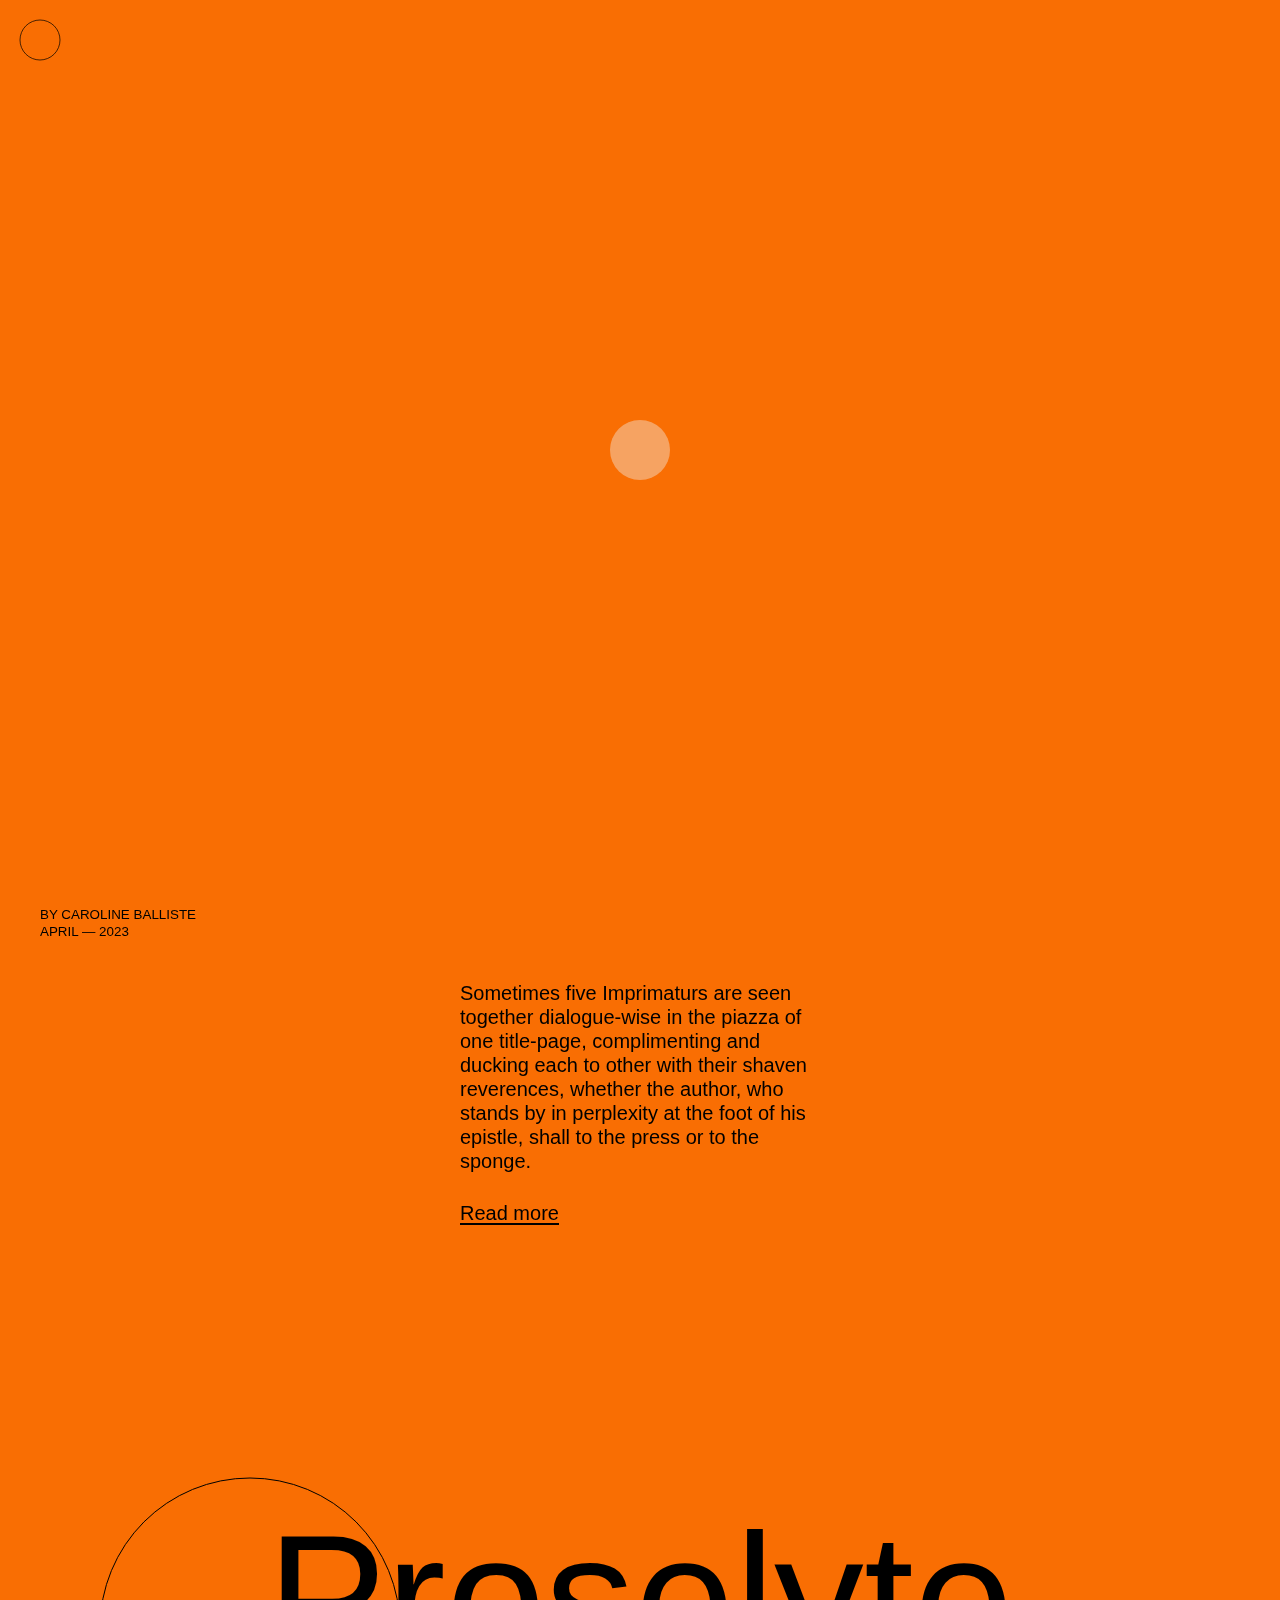
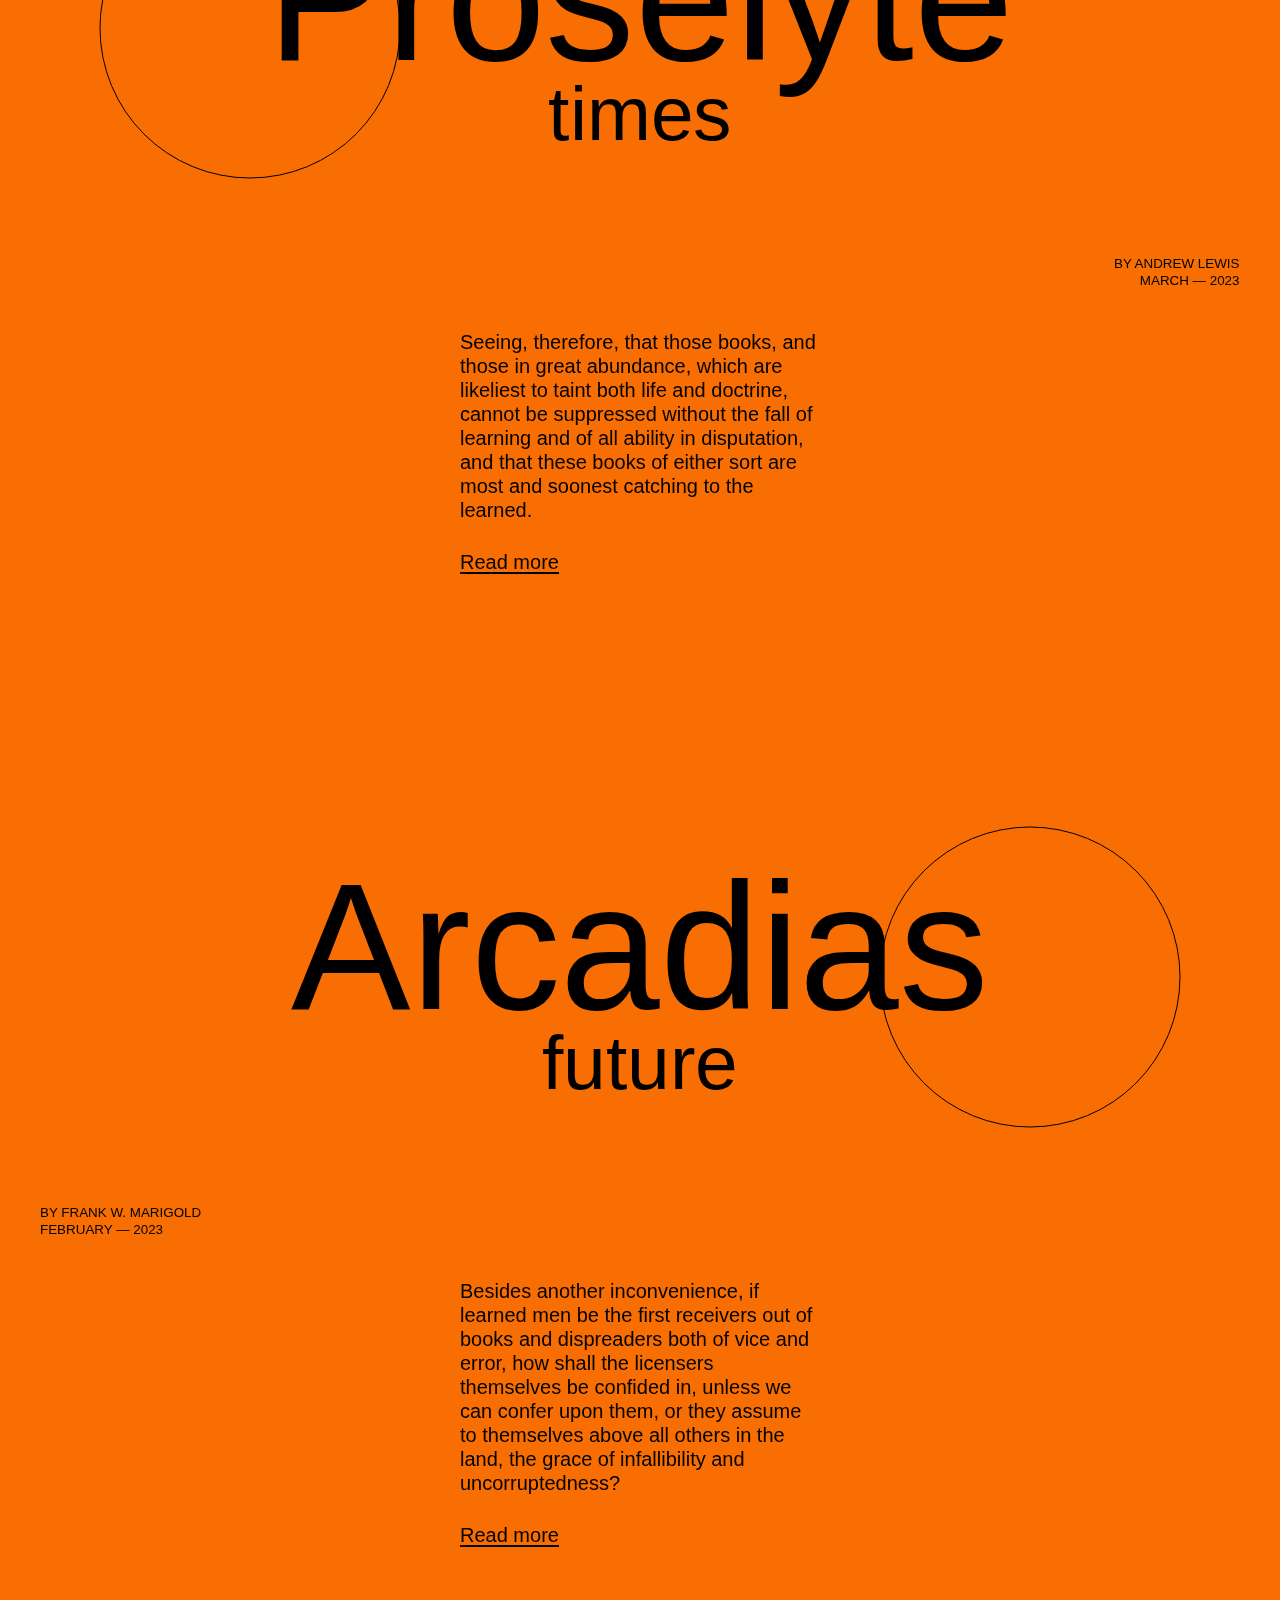
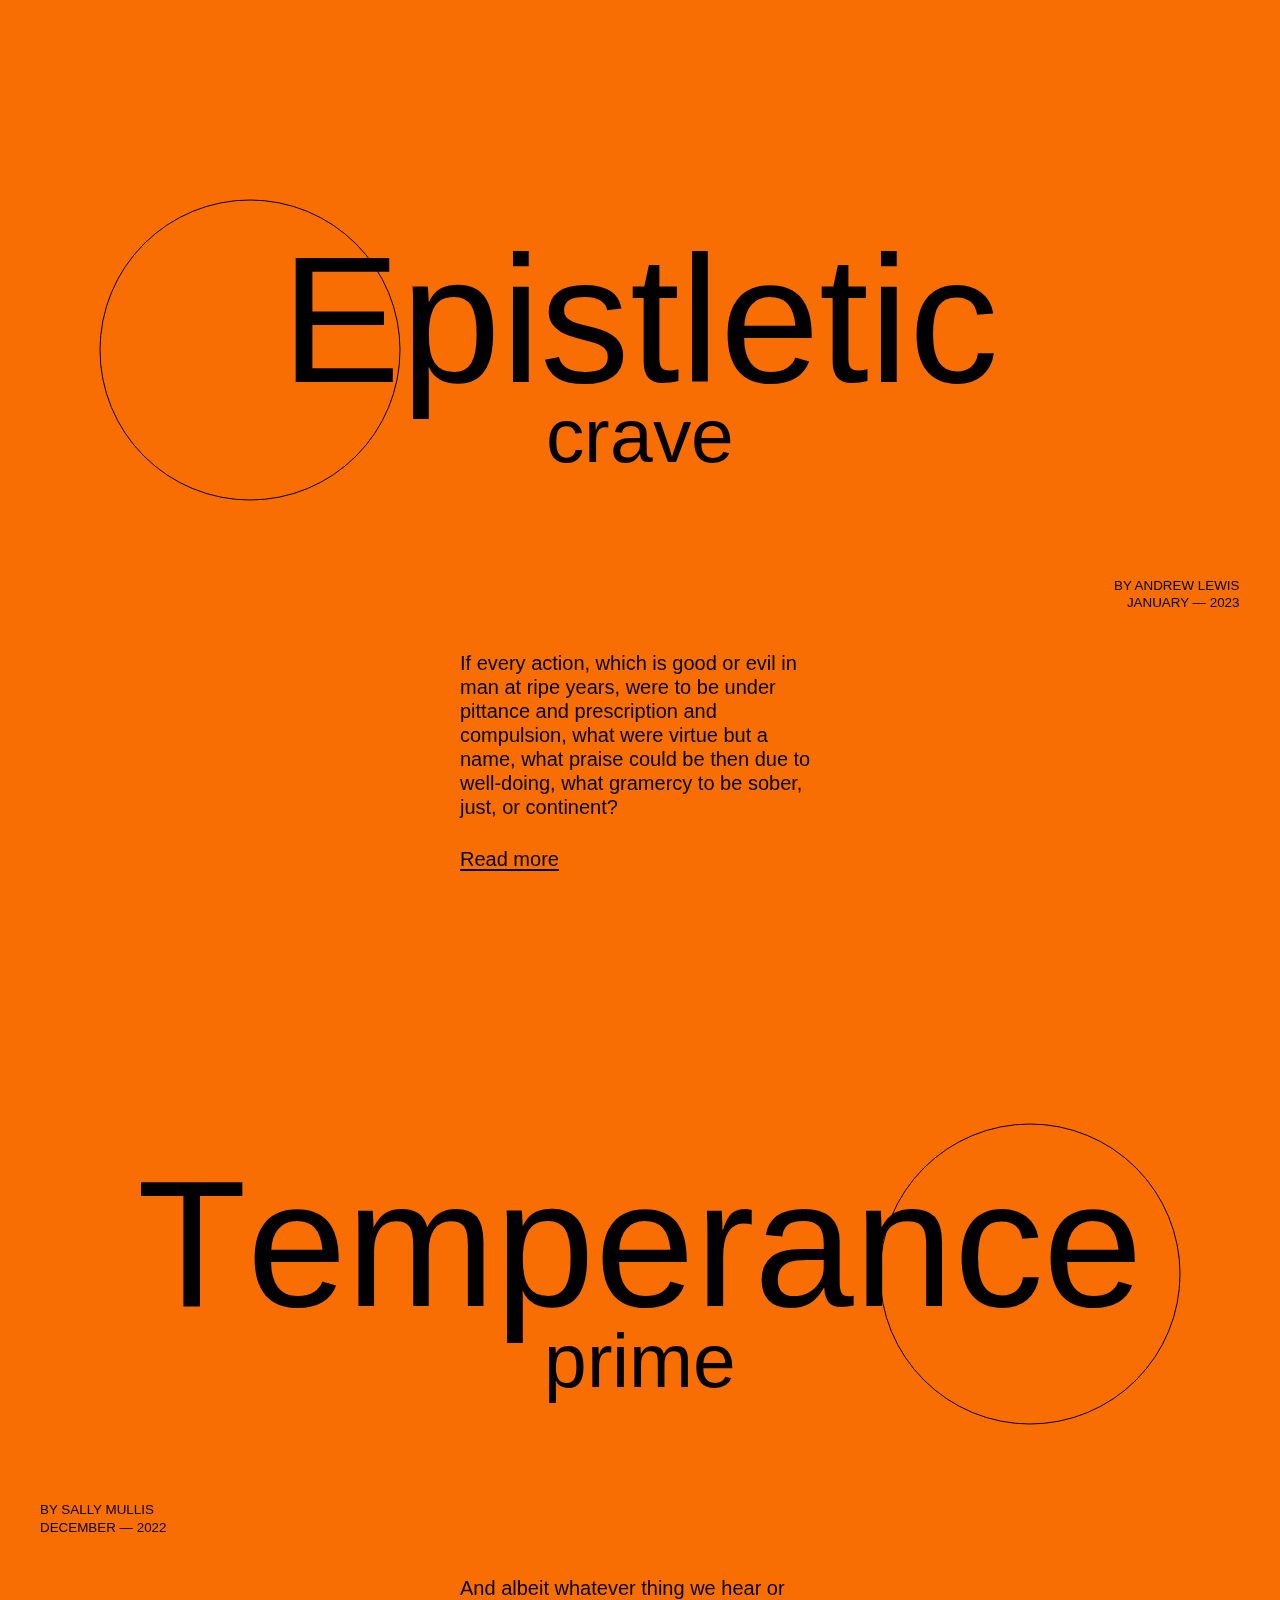
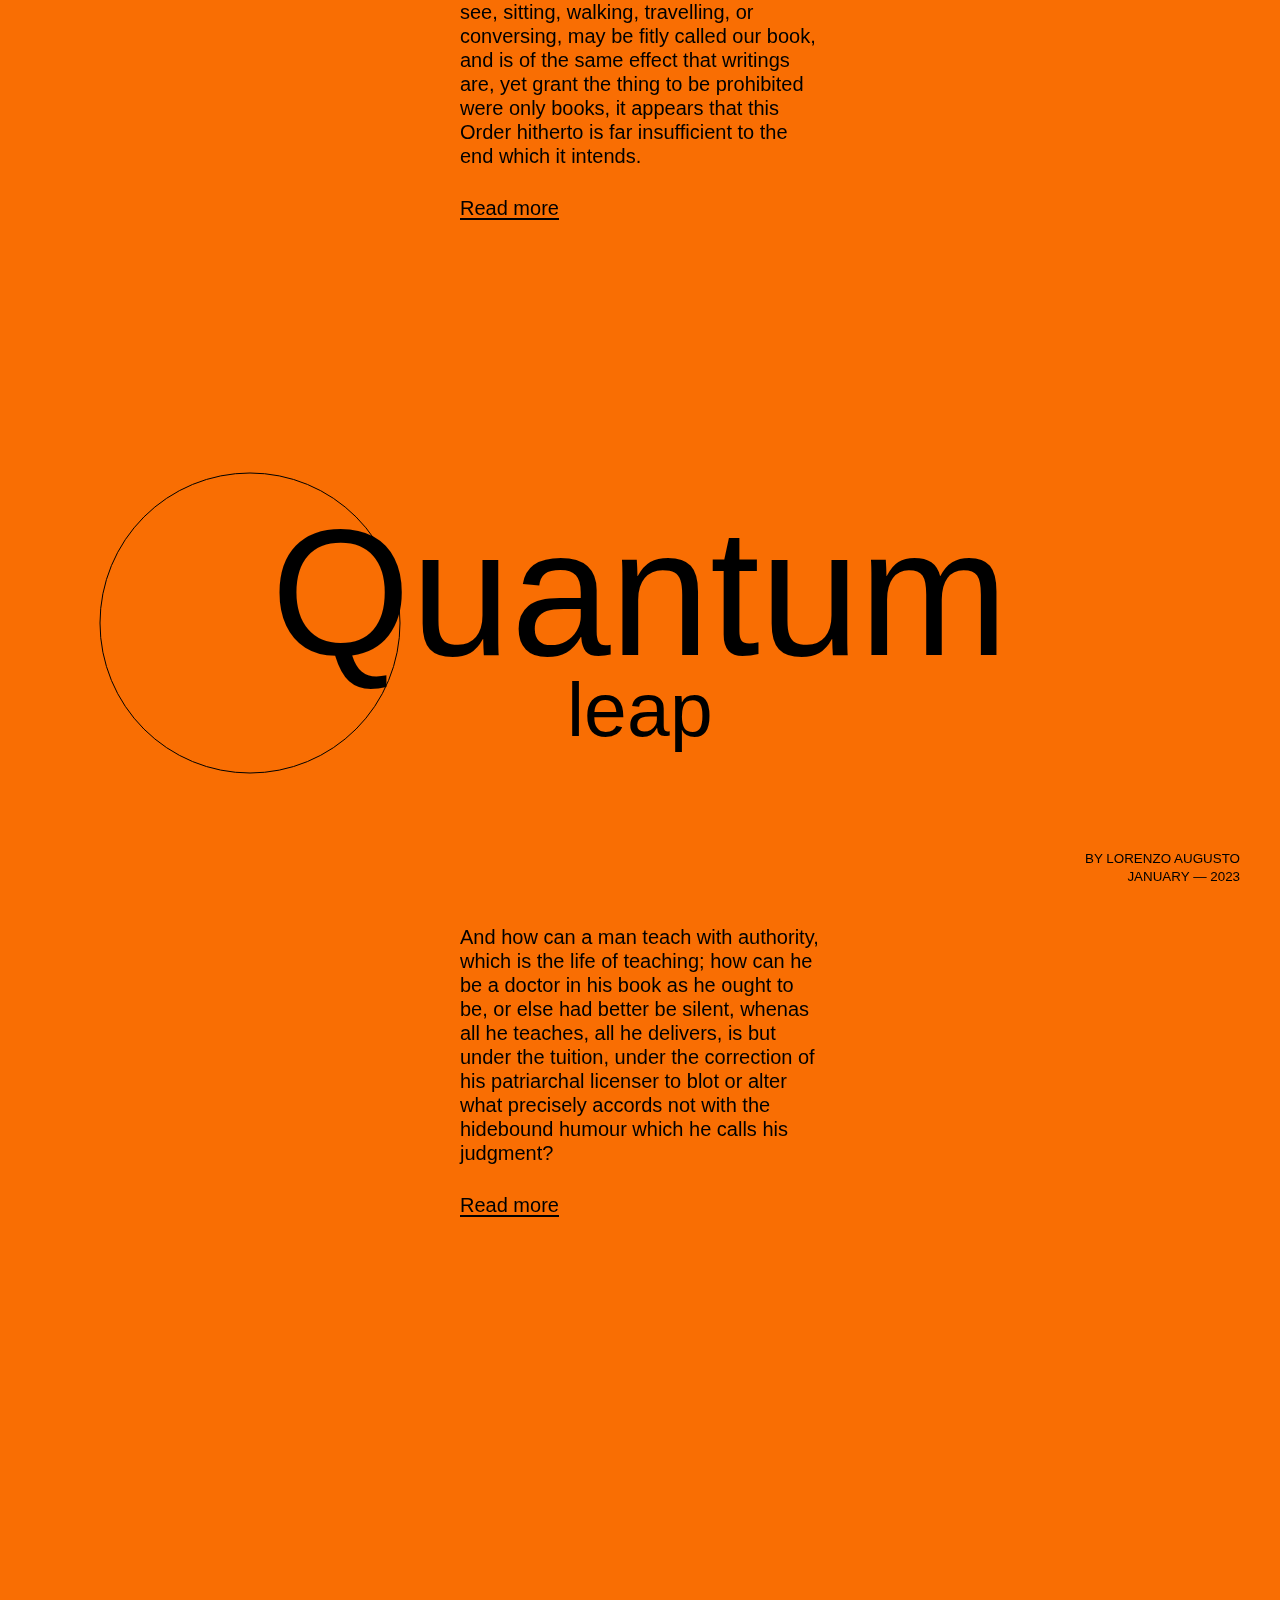
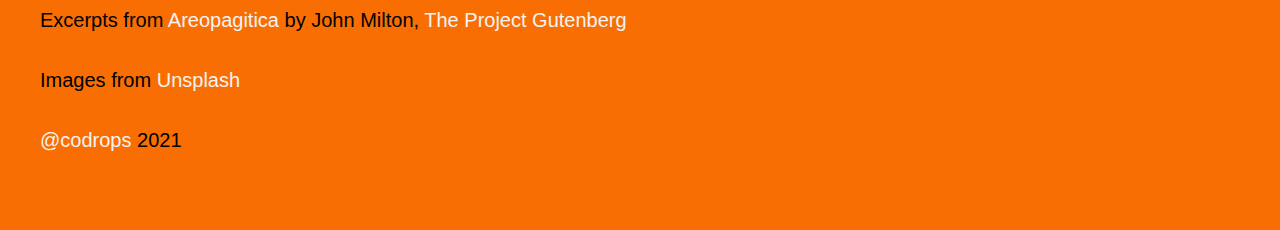
==== index.html @ a3f3ab43 "Add files via upload" ====
<!DOCTYPE html>
<html lang="en" class="no-js">
	<head>
		<meta charset="UTF-8" />
		<meta name="viewport" content="width=device-width, initial-scale=1">
		<title>официальный сайт оркестра русских народных инстрментов "ТУЛА"</title>
		<meta name="description" content="An experimental page transition concept for magazines and blogs where an item opens for a full page view." />
		<meta name="keywords" content="page transition, preview, layout, animation, gsap, magazine, magnetic hover" />
		<meta name="author" content="Codrops" />
		<link rel="shortcut icon" href="favicon.ico">
		<link rel="stylesheet" href="https://use.typekit.net/ytb6dpl.css">
		<link rel="stylesheet" type="text/css" href="index.df8e917f.css" />
	</head>
	<body class="loading">
		<main>
			<div class="frame">
				<div class="frame__title-wrap">
					<h1 class="frame__title">Preview to Content Transition</h1>
					<p class="frame__tagline">An experimental page transition concept for magazines and blogs where a preview item opens for a full page view.</p>
				</div>
				<nav class="frame__links">
					<a href="https://tympanus.net/Development/LettersAnimationLayout/">Previous demo</a>
					<a href="https://tympanus.net/codrops/?p=54117">Article</a>
					<a href="https://github.com/codrops/PreviewContentTransition/">GitHub</a>
				</nav>
			</div>
			<section class="items">
				<article class="item">
					<div class="item__imgwrap">
						<div class="item__img" style="background-image:url(img/1.jpg)"></div>
					</div>
					<button class="item__enter unbutton">
						<svg class="item__enter-circle" vector-effect="non-scaling-stroke" width="800" height="800" viewBox="0 0 800 800">
							<circle vector-effect="non-scaling-stroke" cx="400" cy="400" r="150"/>
						</svg>
					</button>
					<h2 class="heading heading--item">
						<span data-splitting>Наш оркестр</span>
						<span data-splitting>исстория/состав оркестраы</span>
					</h2>
					<div class="item__meta">
						<span class="item__meta-row"><span>By Caroline Balliste</span></span>
						<span class="item__meta-row"><span>April &mdash; 2023</span></span>
					</div>
					<div class="item__excerpt">
						<p>Sometimes five Imprimaturs are seen together dialogue-wise in the piazza of one title-page, complimenting and ducking each to other with their shaven reverences, whether the author, who stands by in perplexity at the foot of his epistle, shall to the press or to the sponge.</p>
						<a class="item__excerpt-link" href="#content-1"><span>Read more</span></a>
					</div>
				</article>
				<article class="item item--invert">
					<div class="item__imgwrap">
						<div class="item__img" style="background-image:url(img/2.jpg)"></div>
					</div>
					<button class="item__enter unbutton">
						<svg class="item__enter-circle" vector-effect="non-scaling-stroke" width="800" height="800" viewBox="0 0 800 800">
							<circle vector-effect="non-scaling-stroke" cx="400" cy="400" r="150"/>
						</svg>
					</button>
					<h2 class="heading heading--item">
						<span data-splitting>Proselyte</span>
						<span data-splitting>times</span>
					</h2>
					<div class="item__meta">
						<span class="item__meta-row"><span>By Andrew Lewis</span></span>
						<span class="item__meta-row"><span>March &mdash; 2023</span></span>
					</div>
					<div class="item__excerpt">
						<p>Seeing, therefore, that those books, and those in great abundance, which are likeliest to taint both life and doctrine, cannot be suppressed without the fall of learning and of all ability in disputation, and that these books of either sort are most and soonest catching to the learned.</p>
						<a class="item__excerpt-link" href="#content-2"><span>Read more</span></a>
					</div>
				</article>
				<article class="item">
					<div class="item__imgwrap">
						<div class="item__img" style="background-image:url(img/3.jpg)"></div>
					</div>
					<button class="item__enter unbutton">
						<svg class="item__enter-circle" vector-effect="non-scaling-stroke" width="800" height="800" viewBox="0 0 800 800">
							<circle vector-effect="non-scaling-stroke" cx="400" cy="400" r="150"/>
						</svg>
					</button>
					<h2 class="heading heading--item">
						<span data-splitting>Arcadias</span>
						<span data-splitting>future</span>
					</h2>
					<div class="item__meta">
						<span class="item__meta-row"><span>By Frank W. Marigold</span></span>
						<span class="item__meta-row"><span>February &mdash; 2023</span></span>
					</div>
					<div class="item__excerpt">
						<p>Besides another inconvenience, if learned men be the first receivers out of books and dispreaders both of vice and error, how shall the licensers themselves be confided in, unless we can confer upon them, or they assume to themselves above all others in the land, the grace of infallibility and uncorruptedness?</p>
						<a class="item__excerpt-link" href="#content-3"><span>Read more</span></a>
					</div>
				</article>
				<article class="item item--invert">
					<div class="item__imgwrap">
						<div class="item__img" style="background-image:url(img/4.jpg)"></div>
					</div>
					<button class="item__enter unbutton">
						<svg class="item__enter-circle" vector-effect="non-scaling-stroke" width="800" height="800" viewBox="0 0 800 800">
							<circle vector-effect="non-scaling-stroke" cx="400" cy="400" r="150"/>
						</svg>
					</button>
					<h2 class="heading heading--item">
						<span data-splitting>Epistletic</span>
						<span data-splitting>crave</span>
					</h2>
					<div class="item__meta">
						<span class="item__meta-row"><span>By Andrew Lewis</span>
						<span class="item__meta-row"><span>January &mdash; 2023</span>
					</div>
					<div class="item__excerpt">
						<p>If every action, which is good or evil in man at ripe years, were to be under pittance and prescription and compulsion, what were virtue but a name, what praise could be then due to well-doing, what gramercy to be sober, just, or continent? </p>
						<a class="item__excerpt-link" href="#content-4"><span>Read more</span></a>
					</div>
				</article>
				<article class="item">
					<div class="item__imgwrap">
						<div class="item__img" style="background-image:url(img/5.jpg)"></div>
					</div>
					<button class="item__enter unbutton">
						<svg class="item__enter-circle" vector-effect="non-scaling-stroke" width="800" height="800" viewBox="0 0 800 800">
							<circle vector-effect="non-scaling-stroke" cx="400" cy="400" r="150"/>
						</svg>
					</button>
					<h2 class="heading heading--item">
						<span data-splitting>Temperance</span>
						<span data-splitting>prime</span>
					</h2>
					<div class="item__meta">
						<span class="item__meta-row"><span>By Sally Mullis</span></span>
						<span class="item__meta-row"><span>December &mdash; 2022</span></span>
					</div>
					<div class="item__excerpt">
						<p>And albeit whatever thing we hear or see, sitting, walking, travelling, or conversing, may be fitly called our book, and is of the same effect that writings are, yet grant the thing to be prohibited were only books, it appears that this Order hitherto is far insufficient to the end which it intends.</p>
						<a class="item__excerpt-link" href="#content-5"><span>Read more</span></a>
					</div>
				</article>
				<article class="item item--invert">
					<div class="item__imgwrap">
						<div class="item__img" style="background-image:url(img/6.jpg)"></div>
					</div>
					<button class="item__enter unbutton">
						<svg class="item__enter-circle" vector-effect="non-scaling-stroke" width="800" height="800" viewBox="0 0 800 800">
							<circle vector-effect="non-scaling-stroke" cx="400" cy="400" r="150"/>
						</svg>
					</button>
					<h2 class="heading heading--item">
						<span data-splitting>Quantum</span>
						<span data-splitting>leap</span>
					</h2>
					<div class="item__meta">
						<span class="item__meta-row"><span>By Lorenzo Augusto</span></span>
						<span class="item__meta-row"><span>January &mdash; 2023</span></span>
					</div>
					<div class="item__excerpt">
						<p>And how can a man teach with authority, which is the life of teaching; how can he be a doctor in his book as he ought to be, or else had better be silent, whenas all he teaches, all he delivers, is but under the tuition, under the correction of his patriarchal licenser to blot or alter what precisely accords not with the hidebound humour which he calls his judgment?</p>
						<a class="item__excerpt-link" href="#content-6"><span>Read more</span></a>
					</div>
				</article>
			</section>
			<section class="content">
				<article class="content__article" id="content-1">
					<h2 class="heading">
						<span data-splitting>Hypercritical</span>
						<span data-splitting>mass</span>
					</h2>
					<div class="content__text">
						<p>Sometimes five Imprimaturs are seen together dialogue-wise in the piazza of one title-page, complimenting and ducking each to other with their shaven reverences, whether the author, who stands by in perplexity at the foot of his epistle, shall to the press or to the sponge. </p>
						<p>These are the pretty responsories, these are the dear antiphonies, that so bewitched of late our prelates and their chaplains with the goodly echo they made; and besotted us to the gay imitation of a lordly Imprimatur, one from Lambeth House, another from the west end of Paul's; so apishly Romanizing, that the word of command still was set down in Latin; as if the learned grammatical pen that wrote it would cast no ink without Latin; or perhaps, as they thought, because no vulgar tongue was worthy to express the pure conceit of an Imprimatur, but rather, as I hope, for that our English, the language of men ever famous and foremost in the achievements of liberty, will not easily find servile letters enow to spell such a dictatory presumption English.</p>
						<img src="img/1.jpg" alt="Some image"/>
						<p>And thus ye have the inventors and the original of book-licensing ripped up and drawn as lineally as any pedigree. We have it not, that can be heard of, from any ancient state, or polity or church; nor by any statute left us by our ancestors elder or later; nor from the modern custom of any reformed city or church abroad, but from the most anti-christian council and the most tyrannous inquisition that ever inquired.</p><p> Till then books were ever as freely admitted into the world as any other birth; the issue of the brain was no more stifled than the issue of the womb: no envious Juno sat cross-legged over the nativity of any man's intellectual offspring; but if it proved a monster, who denies, but that it was justly burnt, or sunk into the sea? </p><p>But that a book, in worse condition than a peccant soul, should be to stand before a jury ere it be born to the world, and undergo yet in darkness the judgment of Radamanth and his colleagues, ere it can pass the ferry backward into light, was never heard before, till that mysterious iniquity, provoked and troubled at the first entrance of Reformation, sought out new limbos and new hells wherein they might include our books also within the number of their damned. And this was the rare morsel so officiously snatched up, and so ill-favouredly imitated by our inquisiturient bishops, and the attendant minorites their chaplains. That ye like not now these most certain authors of this licensing order, and that all sinister intention was far distant from your thoughts, when ye were importuned the passing it, all men who know the integrity of your actions, and how ye honour truth, will clear ye readily.</p>
					</div>
				</article>
				<article class="content__article content__article--invert" id="content-2">
					<h2 class="heading">
						<span data-splitting>Proselyte</span>
						<span data-splitting>times</span>
					</h2>
					<div class="content__text">
						<p>Sometimes five Imprimaturs are seen together dialogue-wise in the piazza of one title-page, complimenting and ducking each to other with their shaven reverences, whether the author, who stands by in perplexity at the foot of his epistle, shall to the press or to the sponge. These are the pretty responsories, these are the dear antiphonies, that so bewitched of late our prelates and their chaplains with the goodly echo they made; and besotted us to the gay imitation of a lordly Imprimatur, one from Lambeth House, another from the west end of Paul's. </p><p>So apishly Romanizing, that the word of command still was set down in Latin; as if the learned grammatical pen that wrote it would cast no ink without Latin; or perhaps, as they thought, because no vulgar tongue was worthy to express the pure conceit of an Imprimatur, but rather, as I hope, for that our English, the language of men ever famous and foremost in the achievements of liberty, will not easily find servile letters enow to spell such a dictatory presumption English.</p>
						<img src="img/2.jpg" alt="Some image"/>
						<p>They are not skilful considerers of human things, who imagine to remove sin by removing the matter of sin; for, besides that it is a huge heap increasing under the very act of diminishing, though some part of it may for a time be withdrawn from some persons, it cannot from all, in such a universal thing as books are; and when this is done, yet the sin remains entire. Though ye take from a covetous man all his treasure, he has yet one jewel left, ye cannot bereave him of his covetousness.</p><p> Banish all objects of lust, shut up all youth into the severest discipline that can be exercised in any hermitage, ye cannot make them chaste, that came not hither so; such great care and wisdom is required to the right managing of this point. Suppose we could expel sin by this means; look how much we thus expel of sin, so much we expel of virtue: for the matter of them both is the same; remove that, and ye remove them both alike.</p>
					</div>
				</article>
				<article class="content__article" id="content-3">
					<h2 class="heading">
						<span data-splitting>Arcadias</span>
						<span data-splitting>future</span>
					</h2>
					<div class="content__text">
						<p>Sometimes five Imprimaturs are seen together dialogue-wise in the piazza of one title-page, complimenting and ducking each to other with their shaven reverences, whether the author, who stands by in perplexity at the foot of his epistle, shall to the press or to the sponge. These are the pretty responsories, these are the dear antiphonies, that so bewitched of late our prelates and their chaplains with the goodly echo they made.</p><p> And besotted us to the gay imitation of a lordly Imprimatur, one from Lambeth House, another from the west end of Paul's; so apishly Romanizing, that the word of command still was set down in Latin; as if the learned grammatical pen that wrote it would cast no ink without Latin; or perhaps, as they thought, because no vulgar tongue was worthy to express the pure conceit of an Imprimatur, but rather, as I hope, for that our English, the language of men ever famous and foremost in the achievements of liberty, will not easily find servile letters enow to spell such a dictatory presumption English.</p>
						<img src="img/3.jpg" alt="Some image"/>
						<p>Nay, which is more lamentable, if the work of any deceased author, though never so famous in his lifetime and even to this day, come to their hands for licence to be printed, or reprinted, if there be found in his book one sentence of a venturous edge, uttered in the height of zeal (and who knows whether it might not be the dictate of a divine spirit?). </p><p>Yet not suiting with every low decrepit humour of their own, though it were Knox himself, the reformer of a kingdom, that spake it, they will not pardon him their dash: the sense of that great man shall to all posterity be lost, for the fearfulness or the presumptuous rashness of a perfunctory licenser. And to what an author this violence hath been lately done, and in what book of greatest consequence to be faithfully published, I could now instance, but shall forbear till a more convenient season.</p>
					</div>
				</article>
				<article class="content__article content__article--invert" id="content-4">
					<h2 class="heading">
						<span data-splitting>Antiphonies</span>
						<span data-splitting>thought</span>
					</h2>
					<div class="content__text">	
						<p>Sometimes five Imprimaturs are seen together dialogue-wise in the piazza of one title-page, complimenting and ducking each to other with their shaven reverences, whether the author, who stands by in perplexity at the foot of his epistle, shall to the press or to the sponge. These are the pretty responsories, these are the dear antiphonies, that so bewitched of late our prelates and their chaplains with the goodly echo they made; and besotted us to the gay imitation of a lordly Imprimatur, one from Lambeth House, another from the west end of Paul's. </p><p>So apishly Romanizing, that the word of command still was set down in Latin; as if the learned grammatical pen that wrote it would cast no ink without Latin; or perhaps, as they thought, because no vulgar tongue was worthy to express the pure conceit of an Imprimatur, but rather, as I hope, for that our English, the language of men ever famous and foremost in the achievements of liberty, will not easily find servile letters enow to spell such a dictatory presumption English.</p>
						<img src="img/4.jpg" alt="Some image"/>
						<p>And it is a particular disesteem of every knowing person alive, and most injurious to the written labours and monuments of the dead, so to me it seems an undervaluing and vilifying of the whole nation. I cannot set so light by all the invention, the art, the wit, the grave and solid judgment which is in England, as that it can be comprehended in any twenty capacities how good soever, much less that it should not pass except their superintendence be over it, except it be sifted and strained with their strainers, that it should be uncurrent without their manual stamp. </p><p>Truth and understanding are not such wares as to be monopolized and traded in by tickets and statutes and standards. We must not think to make a staple commodity of all the knowledge in the land, to mark and licence it like our broadcloth and our woolpacks. What is it but a servitude like that imposed by the Philistines, not to be allowed the sharpening of our own axes and coulters, but we must repair from all quarters to twenty licensing forges? </p><p>Had anyone written and divulged erroneous things and scandalous to honest life, misusing and forfeiting the esteem had of his reason among men, if after conviction this only censure were adjudged him that he should never henceforth write but what were first examined by an appointed officer, whose hand should be annexed to pass his credit for him that now he might be safely read; it could not be apprehended less than a disgraceful punishment. Whence to include the whole nation, and those that never yet thus offended, under such a diffident and suspectful prohibition, may plainly be understood what a disparagement it is. So much the more, whenas debtors and delinquents may walk abroad without a keeper, but unoffensive books must not stir forth without a visible jailer in their title.</p>
					</div>
				</article>
				<article class="content__article " id="content-5">
					<h2 class="heading">
						<span data-splitting>Temperance</span>
						<span data-splitting>prime</span>
					</h2>
					<div class="content__text">
						<p>Sometimes five Imprimaturs are seen together dialogue-wise in the piazza of one title-page, complimenting and ducking each to other with their shaven reverences, whether the author, who stands by in perplexity at the foot of his epistle, shall to the press or to the sponge. These are the pretty responsories, these are the dear antiphonies, that so bewitched of late our prelates and their chaplains with the goodly echo they made; and besotted us to the gay imitation of a lordly Imprimatur, one from Lambeth House, another from the west end of Paul's. </p><p>So apishly Romanizing, that the word of command still was set down in Latin; as if the learned grammatical pen that wrote it would cast no ink without Latin; or perhaps, as they thought, because no vulgar tongue was worthy to express the pure conceit of an Imprimatur, but rather, as I hope, for that our English, the language of men ever famous and foremost in the achievements of liberty, will not easily find servile letters enow to spell such a dictatory presumption English.</p>
						<img src="img/5.jpg" alt="Some image"/>
						<p>And in conclusion it reflects to the disrepute of our ministers also, of whose labours we should hope better, and of the proficiency which their flock reaps by them, than that after all this light of the Gospel which is, and is to be, and all this continual preaching, they should still be frequented with such an unprincipled, unedified and laic rabble, as that the whiff of every new pamphlet should stagger them out of their catechism and Christian walking. </p><p>This may have much reason to discourage the ministers when such a low conceit is had of all their exhortations, and the benefiting of their hearers, as that they are not thought fit to be turned loose to three sheets of paper without a licenser; that all the sermons, all the lectures preached, printed, vented in such numbers, and such volumes, as have now well nigh made all other books unsaleable, should not be armour enough against one single Enchiridion, without the castle of St. Angelo of an Imprimatur.</p>
					</div>
				</article>
				<article class="content__article content__article--invert" id="content-6">
					<h2 class="heading">
						<span data-splitting>Quantum</span>
						<span data-splitting>leap</span>
					</h2>
					<div class="content__text">
						<p>Sometimes five Imprimaturs are seen together dialogue-wise in the piazza of one title-page, complimenting and ducking each to other with their shaven reverences, whether the author, who stands by in perplexity at the foot of his epistle, shall to the press or to the sponge. These are the pretty responsories, these are the dear antiphonies, that so bewitched of late our prelates and their chaplains with the goodly echo they made; and besotted us to the gay imitation of a lordly Imprimatur, one from Lambeth House, another from the west end of Paul's.</p><p> So apishly Romanizing, that the word of command still was set down in Latin; as if the learned grammatical pen that wrote it would cast no ink without Latin; or perhaps, as they thought, because no vulgar tongue was worthy to express the pure conceit of an Imprimatur, but rather, as I hope, for that our English, the language of men ever famous and foremost in the achievements of liberty, will not easily find servile letters enow to spell such a dictatory presumption English.</p>
						<img src="img/6.jpg" alt="Some image"/>
						<p>Next, what more national corruption, for which England hears ill abroad, than household gluttony: who shall be the rectors of our daily rioting? And what shall be done to inhibit the multitudes that frequent those houses where drunkenness is sold and harboured? Our garments also should be referred to the licensing of some more sober workmasters to see them cut into a less wanton garb. </p><p>Who shall regulate all the mixed conversation of our youth, male and female together, as is the fashion of this country? Who shall still appoint what shall be discoursed, what presumed, and no further? Lastly, who shall forbid and separate all idle resort, all evil company? These things will be, and must be; but how they shall be least hurtful, how least enticing, herein consists the grave and governing wisdom of a state.</p>
					</div>
				</article>
				<button class="content__back unbutton">
					<svg width="108" height="23" viewBox="0 0 108 23">
						<path stroke="#000" fill="none" d="M107.5 11.5H1.5M1.5 11.5c8.975-.536 15.087-1.364 18.336-2.484C23.086 7.896 26.64 5.39 30.5 1.5M1.5 11.5c8.975.536 15.087 1.364 18.336 2.484 3.25 1.12 6.804 3.626 10.664 7.516"/>
					</svg>
				</button>
			</section>
			<div class="frame frame--footer">
				<p>Excerpts from <a href="https://www.gutenberg.org/files/608/608-h/608-h.htm">Areopagitica</a> by John Milton, <a href="https://www.gutenberg.org/">The Project Gutenberg</a></p>
				<p>Images from <a href="https://www.unsplash.com/">Unsplash</a></p>
				<p><a href="https://twitter.com/codrops">@codrops</a> 2021</p>
			</div>
		</main>
		<svg class="cursor" width="80" height="80" viewBox="0 0 80 80">
			<circle class="cursor__inner" cx="40" cy="40" r="20"/>
		</svg>


	<script src="https://ajax.googleapis.com/ajax/libs/webfont/1.6.26/webfont.js"></script>
		<script>document.documentElement.className="js";var supportsCssVars=function(){var e,t=document.createElement("style");return t.innerHTML="root: { --tmp-var: bold; }",document.head.appendChild(t),e=!!(window.CSS&&window.CSS.supports&&window.CSS.supports("font-weight","var(--tmp-var)")),t.parentNode.removeChild(t),e};supportsCssVars()||alert("Please view this demo in a modern browser that supports CSS Variables.");</script>
	
		<script src="index.6d569464.js"></script>
		<!-- <script src="item.js"></script>
		<script src="magneticFx.js"></script>
		<script src="utils.js"></script> -->


	</body>
</html>
---- index.df8e917f.css ----
*,
*::after,
*::before {
	box-sizing: border-box;
}

:root {
	font-size: 20px;
}

body {
	margin: 0;
	--color-text: #000;
	--color-bg: rgb(249, 110, 3);
	--color-link: #f3f3f3;
	--color-link-hover: rgb(55, 49, 49);
	color: var(--color-text);
	background-color: var(--color-bg);
	font-family: roc-grotesk, -apple-system, BlinkMacSystemFont, Segoe UI, Helvetica, Arial, sans-serif;
	-webkit-font-smoothing: antialiased;
	-moz-osx-font-smoothing: grayscale;
	--cursor-stroke: #000; 
	--cursor-fill: none; 
	--cursor-stroke-width: 1px; 
	line-height: 1;
	font-weight: 300;
	overflow: hidden;
	overflow-y: scroll;
}

.oh {
	overflow: hidden;
}

/* Page Loader */
.js .loading::before,
.js .loading::after {
	content: '';
	position: fixed;
	z-index: 3000;
}

.js .loading::before {
	top: 0;
	left: 0;
	width: 100%;
	height: 100%;
	background: var(--color-bg);
}

.js .loading::after {
	top: 50%;
	left: 50%;
	width: 60px;
	height: 60px;
	margin: -30px 0 0 -30px;
	border-radius: 50%;
	opacity: 0.4;
	background: var(--color-link);
	animation: loaderAnim 0.7s linear infinite alternate forwards;

}

@keyframes loaderAnim {
	to {
		opacity: 1;
		transform: scale3d(0.5,0.5,1);
	}
}

a {
	text-decoration: none;
	color: var(--color-link);
	outline: none;
}

a:hover {
	color: var(--color-link-hover);
	outline: none;
}

/* Better focus styles from https://developer.mozilla.org/en-US/docs/Web/CSS/:focus-visible */
a:focus {
	/* Provide a fallback style for browsers
	 that don't support :focus-visible */
	outline: none;
	background: lightgrey;
}

a:focus:not(:focus-visible) {
	/* Remove the focus indicator on mouse-focus for browsers
	 that do support :focus-visible */
	background: transparent;
}

a:focus-visible {
	/* Draw a very noticeable focus style for
	 keyboard-focus on browsers that do support
	 :focus-visible */
	outline: 2px solid red;
	background: transparent;
}

.unbutton {
	background: none;
	border: 0;
	padding: 0;
	margin: 0;
	font: inherit;
}

.unbutton:focus {
	outline: none;
}

main {
	padding: 3rem 2rem;
}

.cursor {
	display: none;
}

.frame {
	position: relative;
}

.frame--footer {
	display: flex;
	flex-direction: column;
	justify-content: center;
	margin-top: 40vh;
}

.frame__title-wrap {
	width: 80%;
	max-width: 600px;
}

.frame__title {
	font-size: 2.3rem;
	margin: 0;
}

.frame__tagline {
	margin: 2rem 0 2.5rem;
	line-height: 1.2;
	max-width: 45ch;
}

.frame__links a:not(:last-child) {
	margin-right: 1rem;
}

.heading {
	font-family: kudryashev-d-excontrast-sans, sans-serif;
	font-weight: 300;
	font-size: 6vw;
	font-size: clamp(2rem, 6vw, 5rem);
	line-height: 1.1;
}

.heading .splitting .word, 
.heading .splitting .char {
	display: flex;
}

.char-wrap {
	display: inline-block;
	position: relative;
	overflow: hidden;
}

.char {
	display: inline-block;
	will-change: transform;
}

.heading > span {
    display: flex;
}

.heading > span:first-child {
	font-size: 14vw;
	font-size: clamp(2rem, 14vw, 9rem);
}

.heading > span:nth-child(2) {
	margin-top: -2vw;
	text-transform: lowercase;
}

.item {
	margin: 15vh 0 20vh;
}

.item__imgwrap,
.content__imgwrap {
	overflow: hidden;
    display: flex;
    align-items: center;
    width: 100%;
	min-height: 200px;
	will-change: transform;
}

.item__img,
.content__img {
	width: 100%;
	height: 100%;
	min-height: 200px;
	background-size: cover;
	background-position: 50% 50%;
	will-change: transform;
}

.item__meta {
	margin: 0.85rem 0 2rem;
	line-height: 1.3;
	font-size: 0.67rem;
	text-transform: uppercase;
	font-weight: 500;
	overflow: hidden;
}

.item__meta-row {
	display: block;
	position: relative;
	overflow: hidden;
}

.item__meta-row span {
	display: block;
	will-change: transform;
}

.item__enter {
	display: none;
	will-change: transform;
}

.item__enter-circle {
	fill: none;
	stroke: #000;
	stroke-width: 1px;
	will-change: transform, opacity;
}

.item__excerpt {
	line-height: 1.2;
	will-change: transform;
}

.item__excerpt-link {
	display: inline-block;
	position: relative;
	cursor: pointer;
	color: var(--color-text);
	font-weight: 500;
	line-height: 1;
	overflow: hidden;
}

.item__excerpt-link span {
	display: inline-block;
	padding-bottom: 10px;
	position: relative;
}

.item__excerpt-link span::after {
	content: '';
	width: 100%;
	height: 2px;
	top: calc(100% - 10px);
	position: absolute;
	left: 0;
	background: var(--color-text);
	transition: transform 0.2s;
	transform-origin: 100% 0;
}

.item__excerpt-link span:hover::after {
	transform: scale3d(0,1,1);
}

.content {
	position: fixed;
	top: 0;
	right: 0;
	width: 100%;
	height: 100vh;
	z-index: 2000;
	pointer-events: none;
}

.content .heading {
	margin-bottom: 5rem;
	font-size: 10vw;
    font-size: clamp(2rem, 10vw, 6rem);
}

.content .heading > span:first-child {
	font-size: 14vw;
	font-size: clamp(2rem, 14vw, 10rem);
}

.content__article {
	height: 0;
	overflow: hidden;
}

.content__article--open {
	pointer-events: auto;
	padding: 0 0 20vh;
	height: 100%;
	overflow-y: scroll;
}

.content__article .heading {
	text-align: center;
}

.content__text {
	padding: 0 1rem;
	line-height: 1.2;
	margin: 0 auto;
	max-width: 70%;
	will-change: transform;
}

.content__text p {
	margin: 1.5rem 0;
}

.content__text img {
	max-width: 80%;
	margin: 5rem auto;
	display: block;
	border-radius: 50%;border:0.8px solid red;
}

.content__back {
	position: absolute;
	top: 2rem;
	left: 2rem;
	opacity: 0;
	cursor: pointer;
}

.content__article--open ~ .content__back {
	pointer-events: auto;
}

@media screen and (min-width: 53em) {
	.item {
		position: relative;
		display: grid;
		grid-template-areas: 
		'image image image enter' 
		'meta meta meta meta' 
		'... ... excerpt ...';
		grid-template-columns: 1fr auto 360px 1fr;
		grid-template-rows: minmax(420px,40vh) auto auto;
	}
	.item--invert {
		grid-template-areas: 
		'enter image image image' 
		'meta meta meta meta' 
		'... ... excerpt ...';
		grid-template-columns: 1fr auto 360px 1fr;
	}
	.item__imgwrap {
		grid-area: image;
	}
	.item__img {
		width: 100%;
		height: 100%;
	}
	.item__enter {
		align-self: center;
		justify-self: center;
		display: flex;
		grid-area: enter;
		position: relative;
		z-index: 1000;
		max-width: 400px;
		max-height: 400px;
		align-items: center;
		justify-content: center;
	}
	.item__enter-circle {
		pointer-events: none;
		cursor: pointer;
		flex: none;
	}
	.item__meta {
		grid-area: meta;
	}
	.item--invert .item__meta {
		justify-self: end;
		text-align: right;
	}
	.item__excerpt {
		grid-area: excerpt;
	}
	.item__excerpt p {
		margin: 0 0 1.5rem;
	}
	.heading > span {
		justify-content: center;
	}
	.heading--item {
		margin: 0;
		grid-area: 1 / 1 / 2 / 5;
		justify-self: center;
		align-self: center;
		text-align: center;
	}
}

@media (any-pointer:fine) {
	.cursor {
		position: fixed;
		top: 0;
		left: 0;
		display: block;
		pointer-events: none;
		z-index: 5000;
	}

	.cursor__inner {
		fill: var(--cursor-fill);
		stroke: var(--cursor-stroke);
		stroke-width: var(--cursor-stroke-width);
		opacity: 0.7;
	}

	.no-js .cursor {
		display: none;
	}

}
@media screen and(max-width:  768px){
.content__text {
	padding: 0;
	line-height: 1.2;
	margin: 0 auto;
	width: 100%;
	will-change: transform;
}

}
	
}
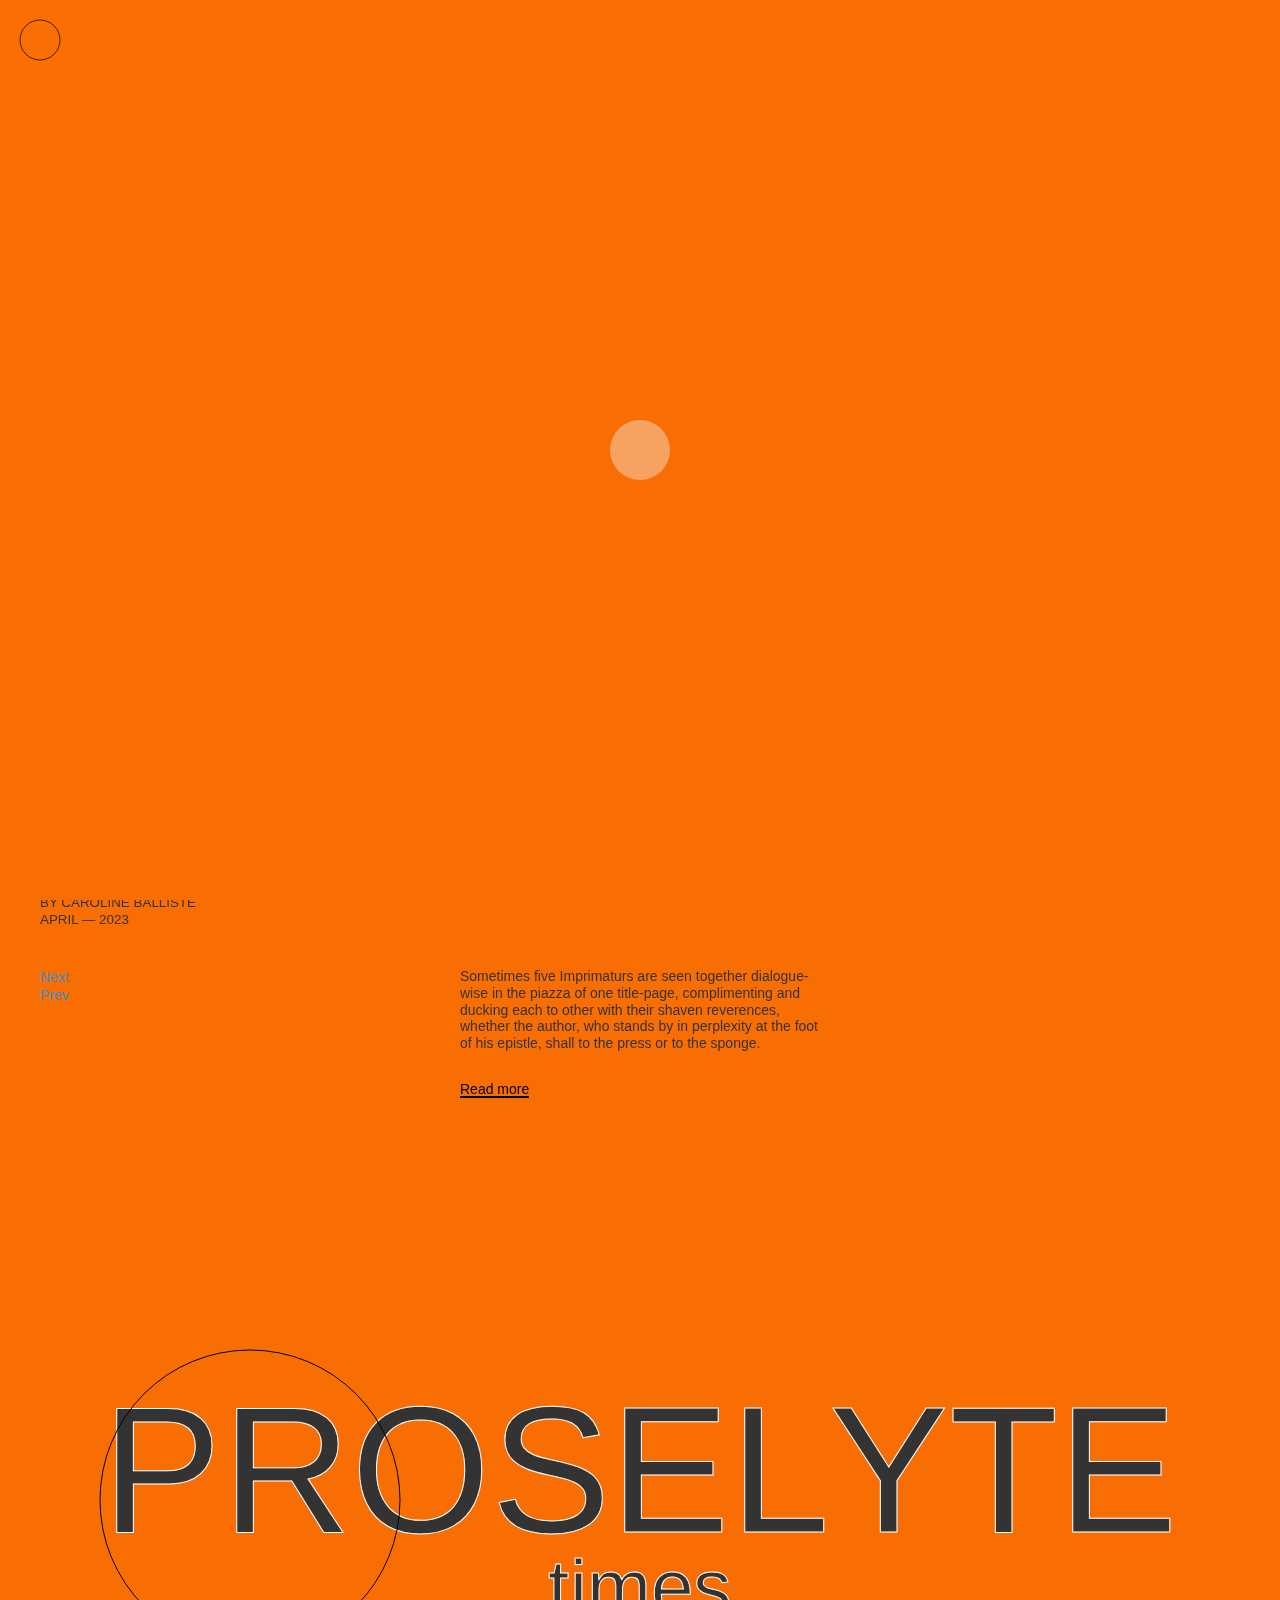
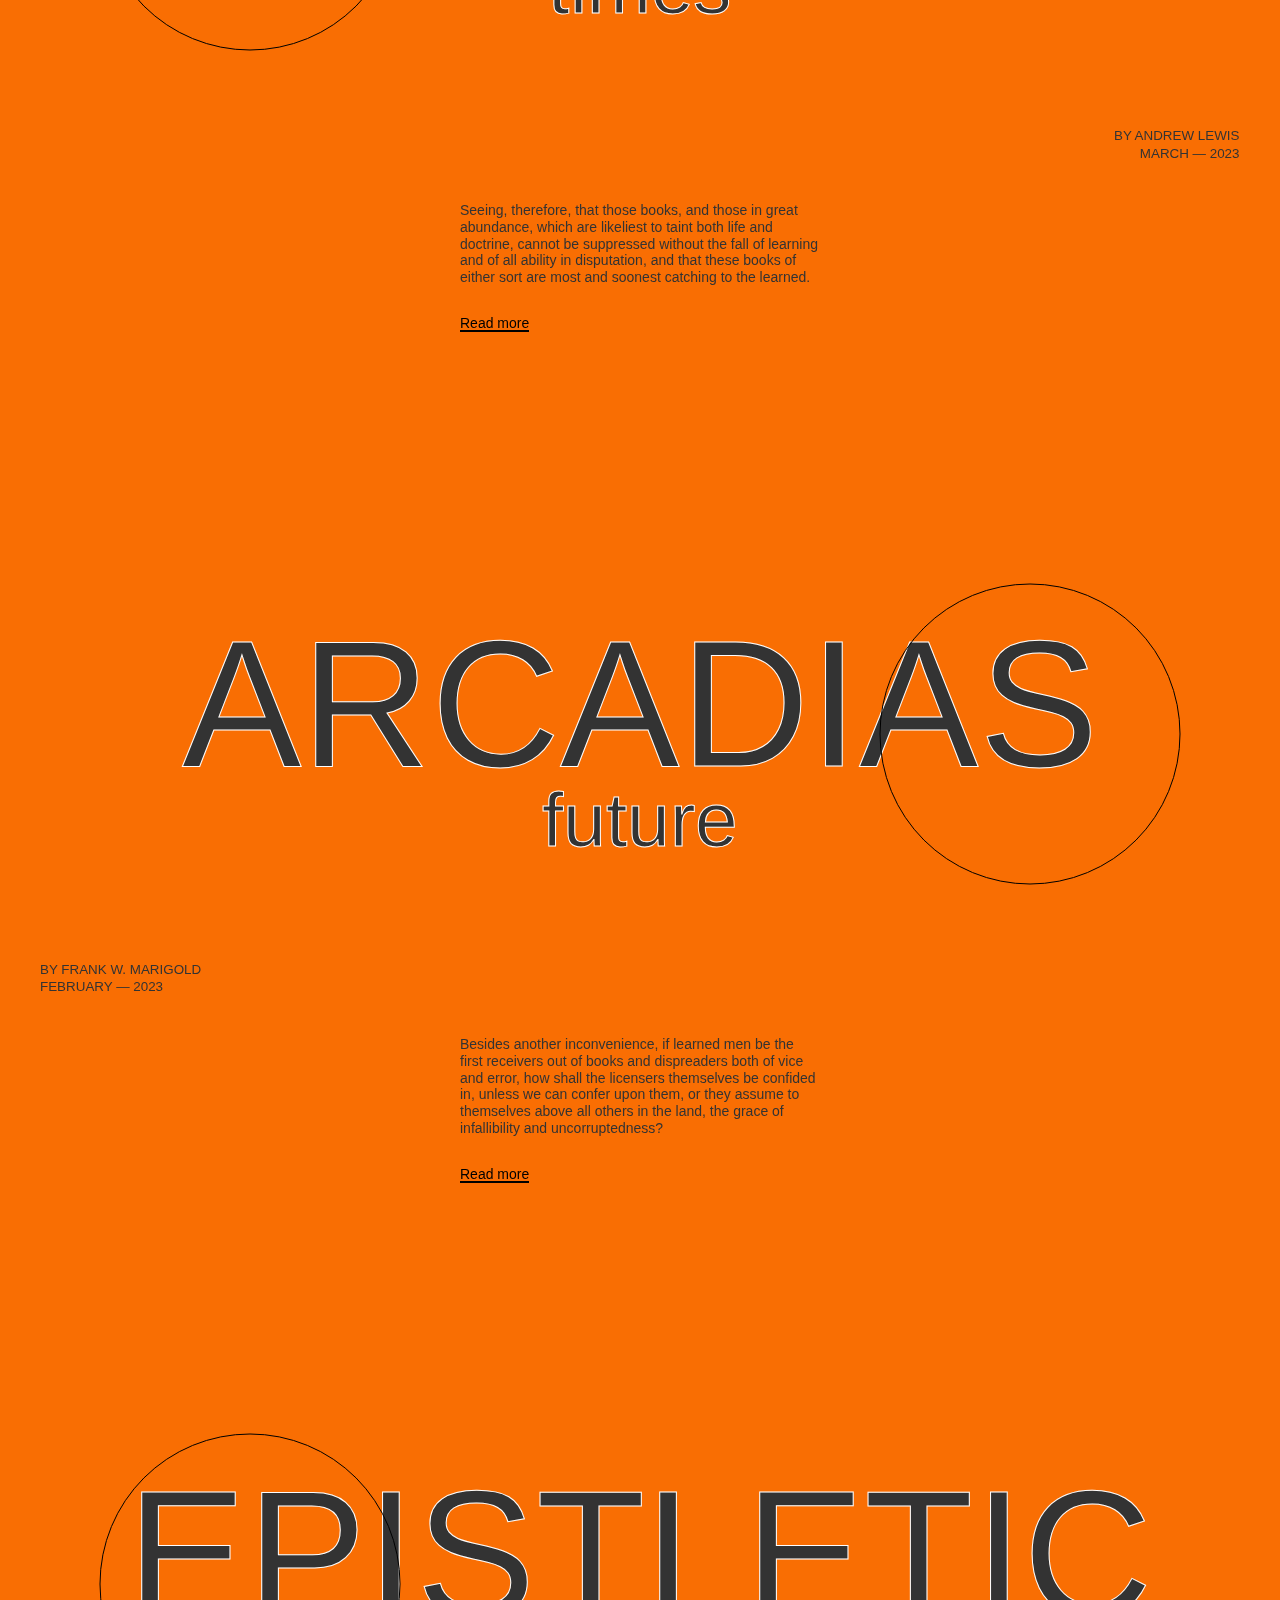
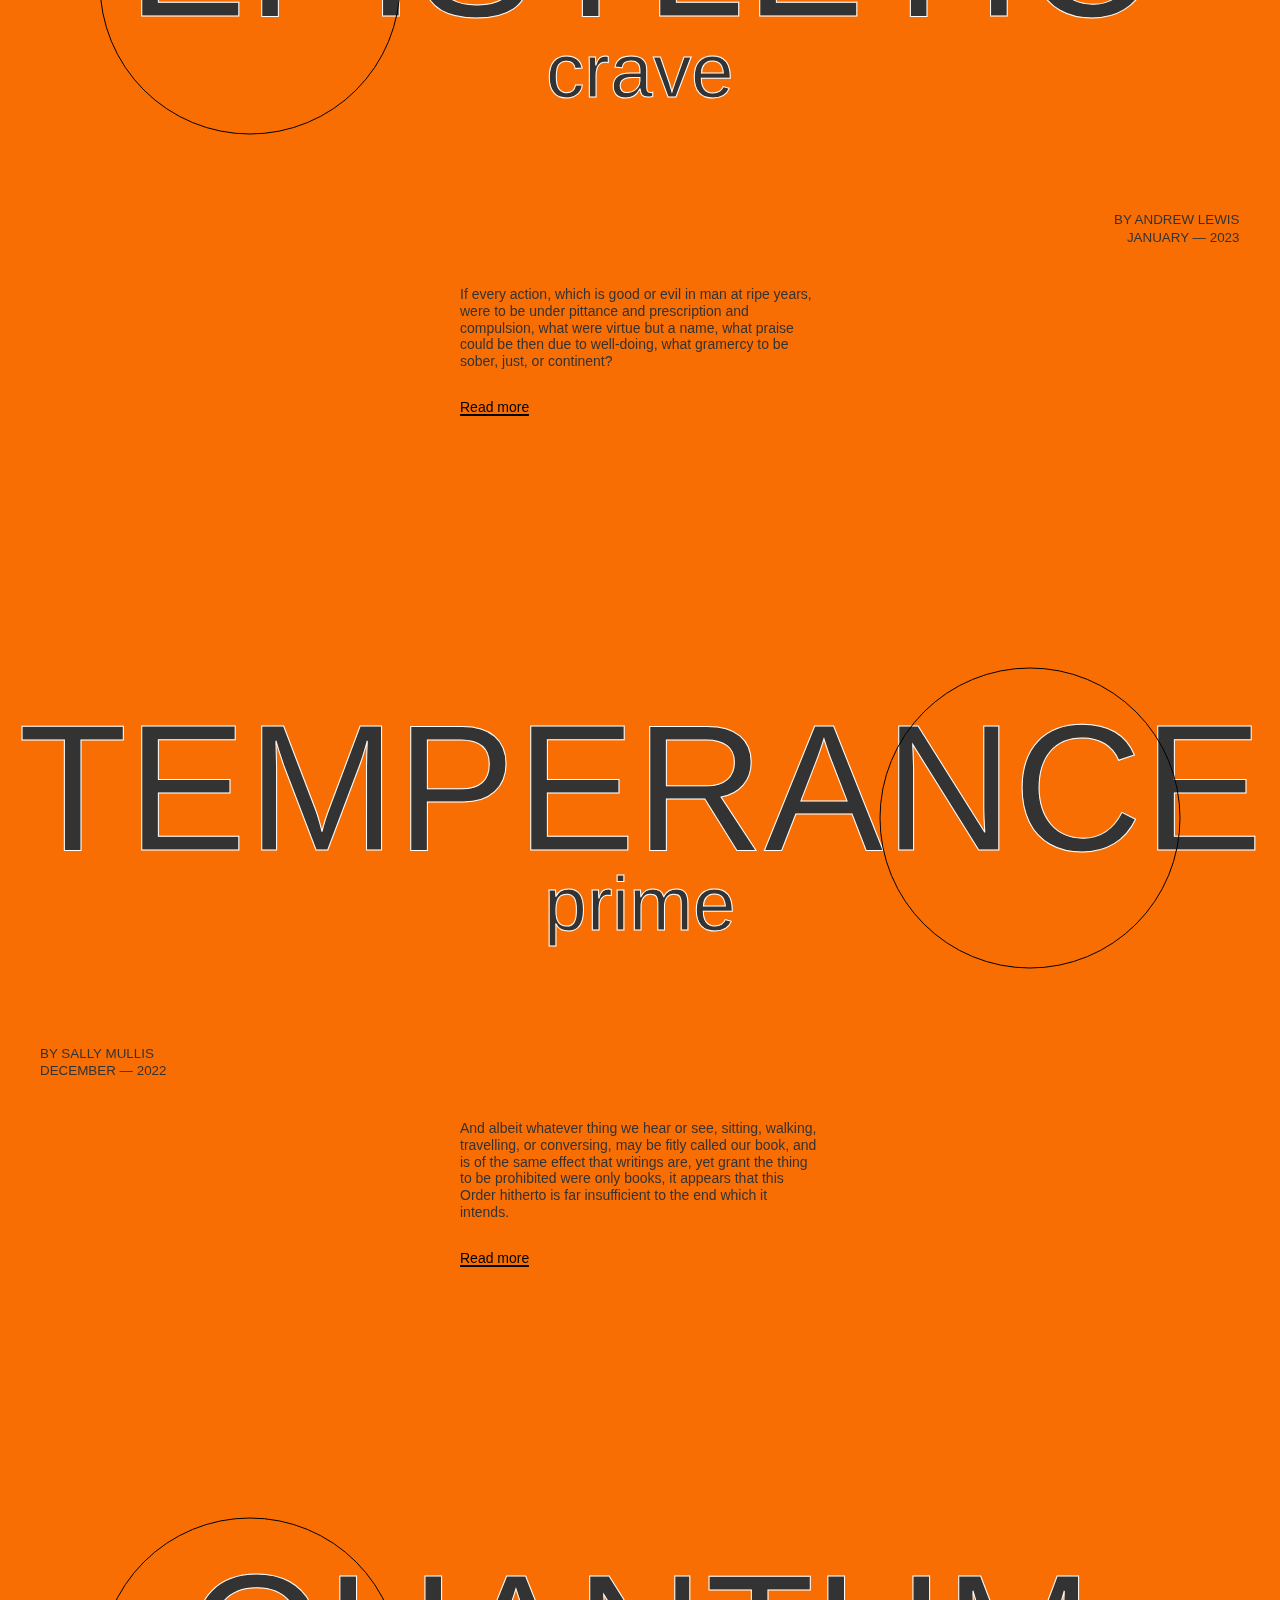
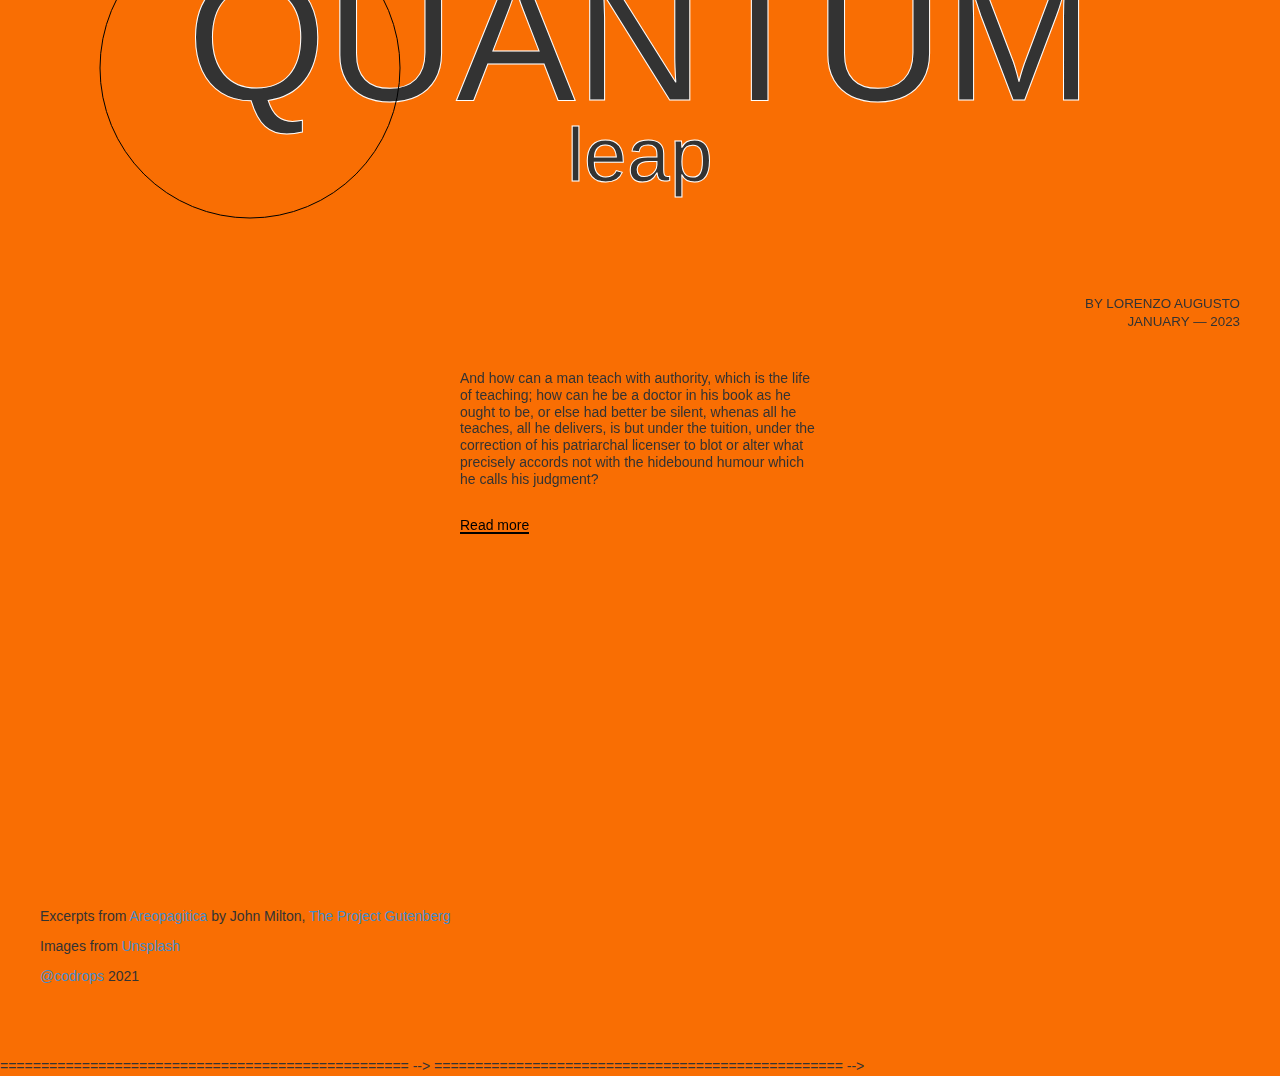
==== commit 3059191e: "Add files via upload" ====
--- a/index.html
+++ b/index.html
@@ -3,13 +3,34 @@
 	<head>
 		<meta charset="UTF-8" />
 		<meta name="viewport" content="width=device-width, initial-scale=1">
-		<title>официальный сайт оркестра русских народных инстрментов "ТУЛА"</title>
+		<title>Preview To Content Transition | Codrops</title>
 		<meta name="description" content="An experimental page transition concept for magazines and blogs where an item opens for a full page view." />
 		<meta name="keywords" content="page transition, preview, layout, animation, gsap, magazine, magnetic hover" />
 		<meta name="author" content="Codrops" />
 		<link rel="shortcut icon" href="favicon.ico">
 		<link rel="stylesheet" href="https://use.typekit.net/ytb6dpl.css">
 		<link rel="stylesheet" type="text/css" href="index.df8e917f.css" />
+
+	<link rel="stylesheet" href="css/layout.css"/>
+	
+	<link rel="stylesheet" href="css/base.css"/>
+	<link rel="stylesheet" href="css/skeleton.css"/>
+	<link rel="stylesheet" href="css/layout.css"/>
+	<link rel="stylesheet" href="css/font-awesome.css" />
+	<link rel="stylesheet" href="css/retina.css"/>
+	<link rel="stylesheet" href="css/owl.carousel.css"/>
+	<link rel="stylesheet" href="css/owl.transitions.css"/>
+	
+
+	
+	<script type="text/javascript" src="js/modernizr.custom.js"></script> 
+	
+    <link rel="stylesheet" href="css/bootstrap.min.css">
+    <link rel="stylesheet" href="css/main.css" id="color-switcher-link">
+
+
+    <link rel="stylesheet" href="css/fonts.css">
+    <script src="js/vendor/modernizr-2.6.2.min.js"></script>
 	</head>
 	<body class="loading">
 		<main>
@@ -35,13 +56,22 @@
 						</svg>
 					</button>
 					<h2 class="heading heading--item">
-						<span data-splitting>Наш оркестр</span>
-						<span data-splitting>исстория/состав оркестраы</span>
+						<span data-splitting>Hypercritical</span>
+						<span data-splitting>mass</span>
 					</h2>
 					<div class="item__meta">
 						<span class="item__meta-row"><span>By Caroline Balliste</span></span>
 						<span class="item__meta-row"><span>April &mdash; 2023</span></span>
 					</div>
+
+
+<nav>
+		<ul class="cd-vertical-nav">
+			<li><a href="#0" class="cd-prev inactive">Next</a></li>
+			<li><a href="#0" class="cd-next">Prev</a></li>
+		</ul>
+	</nav> <!-- .cd-vertical-nav -->
+	
 					<div class="item__excerpt">
 						<p>Sometimes five Imprimaturs are seen together dialogue-wise in the piazza of one title-page, complimenting and ducking each to other with their shaven reverences, whether the author, who stands by in perplexity at the foot of his epistle, shall to the press or to the sponge.</p>
 						<a class="item__excerpt-link" href="#content-1"><span>Read more</span></a>
@@ -161,15 +191,364 @@
 			<section class="content">
 				<article class="content__article" id="content-1">
 					<h2 class="heading">
-						<span data-splitting>Hypercritical</span>
-						<span data-splitting>mass</span>
-					</h2>
+						<span data-splitting>Оркестр</span>
+						<span data-splitting>история</span>
+					</h2>
+	<div class="content__text">
+					<p>Оркестр русских народных инструментов «Тула» – лауреат Всероссийского фестиваля-конкурса оркестров и ансамблей русских народных инструментов имени Н.Н. Калинина (Смоленск, 2009 г.), Всероссийского конкурса оркестров и ансамблей национальных инструментов народов России «Многоликая Россия» (Орел, 2010 г.), Международного фестиваля оркестров и ансамблей русских народных инструментов «Струны России» (Ярославль, 2017 г.), фестиваля православной культуры и традиций малых городов и сельских поселений Руси «София-2017» (г. Тула, 2017 г.), Тверского фестиваля оркестров русских народных инструментов «Струны русской души» (2020 г.)</p>
+											<p>Оркестр «Тула» создан в 1988 году. Коллектив ведет активную гастрольную деятельность, представляя свои программы в Концертном зале имени П.И. Чайковского, Рахманиновском зале Московской консерватории, в концертном зале Российской Академии музыки имени Гнесиных, концертном зале Саратовской государственной консерватории имени Л.В. Собинова.</p>
+                       
+                                               «Тула» – постоянный участник всероссийских и региональных мероприятий и акций: Международный музыкальный фестиваль «Андреевские ассамблеи», посвященный 160-летию со дня рождения Василия Андреева в г. Гатчина, концерт-открытие XVI Международного детского конкурса исполнителей на народных инструментах «Метелица» имени Н.Н. Калинина в г. Санкт-Петербург, Тургеневский праздник «Дворянских гнезд заветные аллеи» в музее-заповеднике «Спасское-Лутовиново».</p>	
+
+											<p>Оркестр участвовал во Всероссийском молодежном образовательном форуме «Таврида» (республика Крым, 2018 г.), Всероссийской акции «День Гимна», посвящённой юбилею гимна России (г. Санкт-Петербург 2019 г.), в XX Российско-Финляндском культурном форуме (г. Тула, 2019 г).</p>	
+											<p>С 2008 года «Тула» ежегодно проводит областной фестиваль музыкального творчества детей и юношества «Ступеньки мастерства». В сопровождении оркестра выступают лучшие учащиеся и студенты музыкальных школ и колледжей Тулы и Тульской области – лауреаты областных, всероссийских и международных конкурсов.</p>	
+											<p>В 2011 году зрителям впервые был представлен совместный проект оркестра «Тула» и солистов Государственных оркестров и ансамблей русских народных инструментов России «Серебряные струны». С 2016 года «Серебряные струны» – Всероссийский фестиваль дирижёров и солистов профессиональных оркестров русских народных инструментов, в нем принимают участие ведущие артисты, музыканты и дирижёры из десятков городов России.</p>
+                                              <p>В концертах оркестра «Тула» принимали участие:
+
+                                                    Дирижеры: народный артист России Анатолий Винокур (г. Краснодар), заслуженный деятель искусств России Виктор Акулович (г. Санкт-Петербург), заслуженный работник культуры России Евгений Алешников (г. Белгород),заслуженный артист России Игорь Тонин (г. Санкт-Петербург),заслуженный артист России Владимир Иванов, заслуженный артист России, народный артист Республики Башкортостан Рамил Гайзуллин (г. Уфа),заслуженный артист России Олег Федянин (г. Тамбов), заслуженная артистка России Галина Иванкова (г. Волгоград), заслуженный деятель искусств Республики Крым Игорь Каждан (Смоленск), заслуженный деятель искусств Республики Крым Валентин Лобанов (г. Симферополь), заслуженный артист Республики Карелия Михаил Тоцкий (г. Петрозаводск).</p>
+
+                                                    <p>Солисты: народный артист России, солист Большого театра России Владимир Маторин (бас), народный артист России Василий Овсянников (баритон), народный артист России Александр Цыганков (домра), заслуженный артист России Юрий Сидоров (баян),заслуженный артист России Юрий Нугманов (гитара), заслуженный артист России Михаил Дзюдзе (балалайка-контрабас), заслуженный артист России Александр Захаров (тенор), заслуженный артист России, солист Национального академического оркестра народных инструментов России имени Н.П. Осипова Игорь Сенин (балалайка)</p>
+                                                    <p>Оркестром русских народных инструментов «Тула» в разные годы руководили:
+
+                                                    Заслуженный работник культуры РФ Виктор Брик.
+
+                                                    Лауреат XII Всемирного фестиваля молодежи и студентов в Москве Владимир Воробьев. Заслуженный работник культуры РФ Евгений Ануфриев.
+
+                                               Заслуженный работник культуры РФ Сергей Саксин.</p>
+                                        </div>
+<h2 class="heading">
+						<span data-splitting>Творческий</span>
+						<span data-splitting> состав </span>
+
+						<span data-splitting>оркестра</span>
+					</h2>
+
+
 					<div class="content__text">
-						<p>Sometimes five Imprimaturs are seen together dialogue-wise in the piazza of one title-page, complimenting and ducking each to other with their shaven reverences, whether the author, who stands by in perplexity at the foot of his epistle, shall to the press or to the sponge. </p>
-						<p>These are the pretty responsories, these are the dear antiphonies, that so bewitched of late our prelates and their chaplains with the goodly echo they made; and besotted us to the gay imitation of a lordly Imprimatur, one from Lambeth House, another from the west end of Paul's; so apishly Romanizing, that the word of command still was set down in Latin; as if the learned grammatical pen that wrote it would cast no ink without Latin; or perhaps, as they thought, because no vulgar tongue was worthy to express the pure conceit of an Imprimatur, but rather, as I hope, for that our English, the language of men ever famous and foremost in the achievements of liberty, will not easily find servile letters enow to spell such a dictatory presumption English.</p>
-						<img src="img/1.jpg" alt="Some image"/>
-						<p>And thus ye have the inventors and the original of book-licensing ripped up and drawn as lineally as any pedigree. We have it not, that can be heard of, from any ancient state, or polity or church; nor by any statute left us by our ancestors elder or later; nor from the modern custom of any reformed city or church abroad, but from the most anti-christian council and the most tyrannous inquisition that ever inquired.</p><p> Till then books were ever as freely admitted into the world as any other birth; the issue of the brain was no more stifled than the issue of the womb: no envious Juno sat cross-legged over the nativity of any man's intellectual offspring; but if it proved a monster, who denies, but that it was justly burnt, or sunk into the sea? </p><p>But that a book, in worse condition than a peccant soul, should be to stand before a jury ere it be born to the world, and undergo yet in darkness the judgment of Radamanth and his colleagues, ere it can pass the ferry backward into light, was never heard before, till that mysterious iniquity, provoked and troubled at the first entrance of Reformation, sought out new limbos and new hells wherein they might include our books also within the number of their damned. And this was the rare morsel so officiously snatched up, and so ill-favouredly imitated by our inquisiturient bishops, and the attendant minorites their chaplains. That ye like not now these most certain authors of this licensing order, and that all sinister intention was far distant from your thoughts, when ye were importuned the passing it, all men who know the integrity of your actions, and how ye honour truth, will clear ye readily.</p>
-					</div>
+						
+			<div class="cd-single-item" style="display: inline;">
+				<div class="cd-slider-wrapper">
+					
+						<li class="selected"><img src="images/blog/5.png" alt="Product Image 1"></li>
+				
+		
+						
+                                              		<div id="blog-grid">
+
+
+                                                                        <ul id="folio_container">
+	<div class="blog-box-1 black-background string">
+
+												<div class="folio-icon"><img src="images/blog/6.png" alt=""></div>
+
+											<h4>Татьяна Демина</h4>
+						                                                  <p>сопрано</p>	
+		
+									</div>	<div class="blog-box-1 black-background string">
+
+										<div class="folio-icon"><img src="images/blog/5.png" alt=""></div>
+                                                                                                       <h4>Сергей СУСЛЕНКОВ</h4>
+						                                                  <p>баритон</p>	
+		
+									</div>	
+											<div class="blog-box-1 black-background string">
+
+										<div class="folio-icon"><img src="images/blog/3.png" alt=""></div>
+
+											<h4>Валентина Моисеева</h4>							
+											<h6>народный вокал</h6>
+		
+									</div>
+											<div class="blog-box-1 black-background string">
+
+										<div class="folio-icon"><img src="gallery/5.png" alt=""></div>
+		
+											<h4>Бондарева Ольга </h4>
+										<h6>домра малая</h6>
+		
+									</div>
+											<div class="blog-box-1 black-background string">
+
+										<div class="folio-icon"><img src="gallery/31.png" alt=""></i></div>
+										<h4>Валькова Алнксандра</h4>
+										<h6>домра малая</h6>
+									</div>
+												<div class="blog-box-1 black-background bayan">
+
+										<div class="folio-icon"><img src="gallery/32.png" alt=""></i></div>
+		
+											<h4>Варванин Владимир </h4>
+											<h6>баян</h6>
+		
+									</div>
+								
+						<!-- 5 project - single image -->	
+													<div class="blog-box-1 black-background string">
+
+												<div class="folio-icon"><img src="gallery/25.png" alt=""></i></div>
+				
+											<h4>Вартминская Зинаида </h4>
+											<h6>домра-бас</h6>
+		
+									</div>
+											<div class="blog-box-1 black-background string">
+
+										<div class="folio-icon"><img src="gallery/6.png" alt=""></i></div>
+		
+											<h4>Гавришева Елена  </h4>
+											<h6>домра малая</h6>
+		
+									</div>
+												<div class="blog-box-1 black-background string">
+                                                                             														
+						<div class="folio-icon"><img src="gallery/18.png" alt=""></i></div>
+									<h4>Глок Сергей  </h4>
+											<h6>балалайка-альт</h6>
+		
+									</div>
+												<div class="blog-box-1 black-background bayan">
+
+										<div class="folio-icon"><img src="gallery/10.png" alt=""></i></div>
+		
+											<h4>Гришина Татьяна  </h4>
+											<h6>баян</h6></div>
+
+							<div class="blog-box-1 black-background bayan">
+
+										<div class="folio-icon"><img src="gallery/29.png" alt=""></i></div>
+		
+											<h4>Романов Владимир  </h4>
+											<h6>баян</h6></div>
+											<div class="blog-box-1 black-background string">
+
+										<div class="folio-icon"><img src="gallery/26.png" alt=""></i></div>
+		
+											<h4>Ерохина Кира  </h4>
+											<h6>домра малая</h6>
+		
+									</div>
+											<div class="blog-box-1 black-background string">
+
+										<div class="folio-icon"><img src="gallery/26.png" alt=""></i></div>
+		
+											<h4>Ершова Дина  </h4>
+											<h6>балалайка-альт</h6>
+		
+									</div>
+												<div class="blog-box-1 black-background brass">
+
+                                                                            <div class="folio-icon"><img src="gallery/9.png" alt=""></i></div>
+		
+											<h4>Зыкова София</h4>
+											<h6>флейта</h6>
+		
+									</div>
+												<div class="blog-box-1 black-background string">
+
+										<div class="folio-icon"><img src="gallery/4.png" alt=""></i></div>
+		
+											<h4>Козлова Людмила</h4>
+											<h6>домра-альт</h6>
+		
+									</div>
+												<div class="blog-box-1 black-background string">
+
+										<div class="folio-icon"><img src="gallery/16.png" alt=""></i></div>
+		
+											<h4>Колбас Александр </h4>
+											<h6>балалайка-секунда</h6>
+		
+									</div>
+												<div class="blog-box-1 black-background drum">
+
+										<div class="folio-icon"><img src="gallery/8.png" alt=""></i></div>
+		
+											<h4>Колбасникова Елена </h4>
+											<h6>ударные</h6>
+		
+									</div>
+												<div class="blog-box-1 black-background string">
+
+										<div class="folio-icon"><img src="gallery/16.png" alt=""></i></div>
+		
+											<h4>Колотилин Иван</h4>
+											<h6>домра-альт</h6>
+		
+									</div>
+												<div class="blog-box-1 black-background string">
+
+										<div class="folio-icon"><img src="gallery/13.png" alt=""></i></div>
+		
+											<h4>Кондрашов Артем</h4>
+											<h6>домра-альт</h6>
+		
+									</div>
+												<div class="blog-box-1 black-background string">
+
+										<div class="folio-icon"><img src="gallery/14.png" alt=""></i></div>
+		
+											<h4>Кузьмин Евгений</h4>
+											<h6>бас-гитара</h6>
+		
+									</div>
+												<div class="blog-box-1 black-background string">
+
+									<div class="folio-icon"><img src="gallery/30.png" alt=""></i></div>
+		
+											<h4>Кулакова Ирина</h4>
+											<h6>домра-альт</h6>
+		
+									</div>
+												<div class="blog-box-1 black-background string">
+
+									<div class="folio-icon"><img src="gallery/28.png" alt=""></i></div>
+		
+											<h4>Маюк Татьяна</h4>
+											<h6>домра-альт</h6>
+		
+									</div>
+												<div class="blog-box-1 black-background string">
+
+									<div class="folio-icon"><img src="gallery/.png" alt=""></i></div>
+		
+											<h4>Ноздрина София</h4>
+											<h6>домра-малая</h6>
+		
+									</div>
+																	<div class="blog-box-1 black-background string">
+
+                                                                            <div class="folio-icon"><img src="gallery/22.png" alt=""></i></div>
+		
+											<h4>Половинкина Елена</h4>
+											<h6>домра-малая</h6>
+		
+									</div>
+												<div class="blog-box-1 black-background string">
+
+                                                                            <div class="folio-icon"><img src="gallery/20.png" alt=""></i></div>
+		
+											<h4>Рассадкин Владислав</h4>
+											<h6>домра-бас</h6>
+		
+									</div>
+												<div class="blog-box-1 black-background string">
+
+                                                                            <div class="folio-icon"><img src="gallery/23.png" alt=""></i></div>
+		
+											<h4>Рассадкин Юрий</h4>
+											<h6>балалайка-контробас</h6>
+		
+									</div>
+												<div class="blog-box-1 black-background brass">
+
+                                                                            <div class="folio-icon"><img src="gallery/.png" alt=""></i></div>
+		
+											<h4>Ройзен Наталья</h4>
+											<h6>флейта</h6>
+		
+									</div>
+												<div class="blog-box-1 black-background string">
+
+                                                                            <div class="folio-icon"><img src="gallery/15.png" alt=""></i></div>
+		
+											<h4>Самсонов Максим </h4>
+											<h6>домра-бас</h6>
+		
+									</div>
+												<div class="blog-box-1 black-background string">
+
+                                                                            <div class="folio-icon"><img src="gallery/17.png" alt=""></i></div>
+		
+											<h4>Сапанюк Лилия </h4>
+											<h6>домра-малая</h6>
+		
+									</div>
+												<div class="blog-box-1 black-background string">
+
+                                                                            <div class="folio-icon"><img src="gallery/12.png" alt=""></i></div>
+		
+											<h4>Словакова Тамара </h4>
+											<h6>домра-малая</h6>
+		
+									</div>
+												<div class="blog-box-1 black-background string">
+
+                                                                            <div class="folio-icon"><img src="gallery/.png" alt=""></i></div>
+		
+											<h4>Сорочук Владимир </h4>
+											<h6>балалайка-контробас</h6>
+		
+									</div>
+												<div class="blog-box-1 black-background string">
+
+                                                                            <div class="folio-icon"><img src="gallery/3.png" alt=""></i></div>
+		
+											<h4>Степнова Елена </h4>
+											<h6>домра--альт</h6>
+		
+									</div>
+												<div class="blog-box-1 black-background string">
+
+                                                                            <div class="folio-icon"><img src="gallery/23.png" alt=""></i></div>
+		
+											<h4>Сургучев Дмитрий </h4>
+											<h6>балалайка-прима</h6>
+		
+									</div>
+												<div class="blog-box-1 black-background string">
+
+                                                                            <div class="folio-icon"><img src="gallery/27.png" alt=""></i></div>
+		
+											<h4>Сырова Ирина </h4>
+											<h6>гусли</h6>
+		
+									</div>
+												<div class="blog-box-1 black-background string">
+
+                                                                            <div class="folio-icon"><img src="gallery/21.png" alt=""></i></div>
+		
+											<h4>Таланов Роман </h4>
+											<h6>домра-альт</h6>
+		
+									</div>gallery						<div class="blog-box-1 black-background string">
+
+                                                                            <div class="folio-icon"><img src="gallery/.png" alt=""></i></div>
+		
+											<h4>Толмасова Ольга</h4>
+											<h6>домра-малая</h6>
+		
+									</div>
+												<div class="blog-box-1 black-background string">
+
+                                                                            <div class="folio-icon"><img src="gallery/7.png" alt=""></i></div>
+		
+											<h4>Тутаев Кирилл </h4>
+											<h6></h6>
+		
+									</div>
+												<div class="blog-box-1 black-background brass">
+
+                                                                            <div class="folio-icon"><img src="gallery/2.png" alt=""></i></div>
+		
+											<h4>Удовенко Галина </h4>
+											<h6>ударные</h6>
+		
+									</div>
+									<div class="blog-box-1 black-background string">
+                                                                                      <div class="folio-icon"><img src="gallery/1.png" alt=""></i></div>
+		
+											<h4>Юдаев Дмитрий </h4>
+											<h6></h6>
+		
+									</div>				
+							
+				</div>
+			
+		</div>
+				
+</div>
+
+
 				</article>
 				<article class="content__article content__article--invert" id="content-2">
 					<h2 class="heading">
@@ -251,6 +630,41 @@
 		<script src="magneticFx.js"></script>
 		<script src="utils.js"></script> -->
 
+    ================================================== -->
+
+<script type="text/javascript" src="js/custom-blog.js"></script>    
+<!-- End Document
+================================================== -->
+
+    ================================================== -->
+<script type="text/javascript" src="js/jquery-2.1.1.js"></script>	
+<script type="text/javascript" src="js/royal_preloader.min.js"></script>
+<script type="text/javascript">
+(function($) { "use strict";
+            Royal_Preloader.config({
+                mode:           'text', // 'number', "text" or "logo"
+                text:           'HECATE',
+                timeout:        0,
+                showInfo:       true,
+                opacity:        1,
+                background:     ['#FFFFFF']
+            });
+})(jQuery);
+</script>	
+<script type="text/javascript" src="js/retina-1.1.0.min.js"></script>
+<script type="text/javascript" src="js/jquery.easing.js"></script>	
+<script type="text/javascript" src="js/menu.js"></script>
+<script type="text/javascript" src="js/velocity.min.js"></script>
+<script type="text/javascript" src="js/velocity.ui.min.js"></script>
+<script type="text/javascript" src="js/jquery.fs.tipper.min.js"></script>	
+<script type="text/javascript" src="js/owl.carousel.min.js"></script>
+<script type="text/javascript" src="js/home-scroll.js"></script>	
+<script type="text/javascript" src="js/custom-home.js"></script>  
+
+        <!-- custom scripts -->
+        <script src="js/plugins.js"></script>
+        <script src="js/main.js"></script>     
+
 
 	</body>
 </html>
--- a/css/layout.css
+++ b/css/layout.css
@@ -0,0 +1,1616 @@
+
+
+
+
+@import url("colors/color.css");
+
+
+/* #PAGE LOAD */
+
+body.royal_loader {
+    background: none;
+    visibility: hidden;
+}
+#royal_preloader {
+    font-family: 'Pelagy';
+    font-size: 12px;
+    visibility: visible;
+    position: fixed;
+    top: 0px;
+    right: 0px;
+    bottom: 0px;
+    background-color: #000000;
+
+    left: 0px;
+    z-index: 9999999999;
+    -webkit-transition: opacity 0.2s linear 0.8s;
+       -moz-transition: opacity 0.2s linear 0.8s;
+        -ms-transition: opacity 0.2s linear 0.8s;
+         -o-transition: opacity 0.2s linear 0.8s;
+            transition: opacity 0.2s linear 0.8s;
+}
+#royal_preloader.complete {
+    opacity: 0;
+}
+#royal_preloader .background {
+    position: absolute;
+    top: 0px;
+    bottom: 0px;
+    left: 0px;
+    right: 0px;
+    background-color: #000000;
+    -webkit-transition: background 0.5s linear;
+       -moz-transition: background 0.5s linear;
+        -ms-transition: background 0.5s linear;
+         -o-transition: background 0.5s linear;
+            transition: background 0.5s linear;
+}
+#royal_preloader.number .name {
+    position: absolute;
+    top: 20%;
+    left: 0px;
+    right: 0px;
+    text-transform: uppercase;
+    color: #EEEEEE;
+    text-align: center;
+    opacity: 0;
+    -webkit-transition: -webkit-transform 0.3s linear;
+       -moz-transition: -moz-transform 0.3s linear;
+        -ms-transition: -ms-transform 0.3s linear;
+         -o-transition: -o-transform 0.3s linear;
+            transition: transform 0.3s linear;
+    -webkit-animation: fly 0.3s;
+       -moz-animation: fly 0.3s;
+        -ms-animation: fly 0.3s;
+         -o-animation: fly 0.3s;
+            animation: fly 0.3s;
+}
+#royal_preloader.number .percentage {
+    color: #FFFFFF;
+    font-family: Impact, Arial;
+    text-shadow: 1px 1px 2px rgba(0, 0, 0, 0.5);
+    text-align: center;
+    margin: -90px 0px 0px -90px;
+    background-image: url('../images/loader.gif');
+    background-repeat: no-repeat;
+    background-position: 50% 0;
+    padding-top: 80px;
+    width: 180px;
+    position: absolute;
+    font-size: 50px;
+    top: 50%;
+    left: 50%;
+    -webkit-transition: all 0.3s linear 0.5s;
+       -moz-transition: all 0.3s linear 0.5s;
+        -ms-transition: all 0.3s linear 0.5s;
+         -o-transition: all 0.3s linear 0.5s;
+            transition: all 0.3s linear 0.5s;
+}
+#royal_preloader.text .loader {
+    position: absolute;
+	font-family: 'GarnataRegular';
+	text-shadow: 0 0 15px rgba(0,0,0,0.3);
+	text-transform:uppercase;
+	text-align:center;
+    top: 50%;
+    left: 50%;
+	width:240px;
+	margin-left:-120px;
+    height: 60px;
+    line-height: 60px;
+    margin-top: -30px;
+    font-size: 40px;
+	letter-spacing:12px;
+    white-space: nowrap;
+}
+#royal_preloader.text .loader div {
+    position: absolute;
+    top: 0px;
+    right: 0px;
+    bottom: 0px;
+    left: 0%;
+    background-color: #000000;
+    opacity: 0.7;
+    filter: alpha(opacity=70);
+    -webkit-transition: left 0.3s linear;
+       -moz-transition: left 0.3s linear;
+        -ms-transition: left 0.3s linear;
+         -o-transition: left 0.3s linear;
+            transition: left 0.3s linear;
+}
+#royal_preloader.logo .loader {
+    width: 80px;
+    height: 80px;
+    position: absolute;
+    left: 50%;
+    top: 50%;
+    margin: -40px 0px 0px -40px;
+    overflow: hidden;
+    background-position: 50% 50%;
+    background-repeat: no-repeat;
+    background-size: cover;
+    border-radius: 100%;
+}
+#royal_preloader.logo .loader div {
+    position: absolute;
+    bottom: 0%;
+    left: 0px;
+    right: 0px;
+    height: 100%;
+    opacity: 0.7;
+    filter: alpha(opacity=70);
+    -webkit-transition: bottom 0.3s linear;
+       -moz-transition: bottom 0.3s linear;
+        -ms-transition: bottom 0.3s linear;
+         -o-transition: bottom 0.3s linear;
+            transition: bottom 0.3s linear;
+}
+#royal_preloader.logo .percentage {
+    position: absolute;
+    width: 80px;
+    height: 40px;
+    line-height: 40px;
+    top: 50%;
+    left: 50%;
+    margin: 40px 0px 0px -40px;
+    color: #072E77;
+    text-align: center;
+    font-family: Arial;
+    font-size: 12px;
+    font-weight: bold;
+}
+
+@-webkit-keyframes fly {
+    0% { opacity: 0; top: 50%; }
+    20% {opacity: 1; top: 40%; }
+    100% { opacity: 0; top: 20%;}
+}
+@-moz-keyframes fly {
+    0% { opacity: 0; top: 50%; }
+    20% {opacity: 1; top: 40%; }
+    100% { opacity: 0; top: 20%;}
+}
+@-ms-keyframes fly {
+    0% { opacity: 0; top: 50%; }
+    20% {opacity: 1; top: 40%; }
+    100% { opacity: 0; top: 20%;}
+}
+@-o-keyframes fly {
+    0% { opacity: 0; top: 50%; }
+    20% {opacity: 1; top: 40%; }
+    100% { opacity: 0; top: 20%;}
+}
+@keyframes fly {
+    0% { opacity: 0; top: 50%; }
+    20% {opacity: 1; top: 40%; }
+    100% { opacity: 0; top: 20%;}
+}
+
+
+/* #Navigation
+================================================== */
+ 
+ 
+.header{
+    position: fixed;
+	width:100%;
+	top:0;
+	left:0;
+	z-index:10000;
+}
+ 
+.logo-wrap {
+	display:block;
+	float:left;
+}
+.logo-wrap img{
+	width:120px;
+	height:auto;
+	display:block;
+}
+
+*, *:after, *:before {
+  -webkit-box-sizing: border-box;
+  -moz-box-sizing: border-box;
+  box-sizing: border-box;
+}
+body.overflow-hidden {
+  /* when primary navigation is visible, the content in the background won't scroll */
+  /* overflow: hidden; */
+}
+.cd-container {
+  /* this class is used to give a max-width to the element it is applied to, and center it horizontally when it reaches that max-width */
+  width: 90%;
+  max-width: 768px;
+  margin: 0 auto;
+}
+.cd-container:after {
+  content: "";
+  display: table;
+  clear: both;
+}
+
+/* -------------------------------- 
+
+Main components 
+
+-------------------------------- */
+
+
+/* #Blog
+================================================== */
+ 
+#blog-grid{
+	position:relative;
+	text-align:center;
+	margin:0 auto;
+	width:100%;
+}
+#blog-grid:after {
+  content: '';
+  display: block;
+  clear: both;
+}
+.blog-box-1{border:1px solid rgb(248, 246, 246);
+background-color:black; box-shadow:5px 5px 39px rgb(53, 53, 53);
+	position:relative;
+	float:left;
+	width:31%;
+	display:block;
+	-moz-box-sizing: border-box;
+	-webkit-box-sizing: border-box;
+	box-sizing: border-box;
+	margin: 0.41%;
+	overflow:hidden;
+	padding:5px;
+	-webkit-transform: translate3d(1px,0,0);
+	transform: translate3d(1px,0,0);
+    -webkit-transition: all 300ms linear;
+    -moz-transition: all 300ms linear;
+    -o-transition: all 300ms linear;
+    -ms-transition: all 300ms linear;
+    transition: all 300ms linear;
+}
+.blog-box-1 .date{
+	position:relative;
+}
+.blog-box-1 .date p{
+	font-family: 'Inconsolata';
+	font-weight:400;
+	font-size: 14px;
+	line-height:23px;
+	letter-spacing:2px;
+	text-align:left;
+	color:rgb(234, 0, 0);
+}
+.blog-box-1 h4{
+	font-size: 22px;
+	line-height:42px;
+}
+.blog-box-1 .date p em{
+	margin-top:19px;
+	float:right;
+	display: block;
+}
+.blog-box-1 h6{
+	position:relative;
+	text-align:center;
+font-size: 16px;
+	line-height:20px;
+	margin-top:30px;
+	padding-bottom:10px;
+	color:#ff0606;
+    -webkit-transition: all 300ms linear;
+    -moz-transition: all 300ms linear;
+    -o-transition: all 300ms linear;
+    -ms-transition: all 300ms linear;
+    transition: all 300ms linear;
+}
+.blog-box-1 h6:hover{
+	opacity:.7;
+}
+.blog-box-1.quote h6:hover{
+	opacity:1;
+}
+.blog-box-1 .p-box{
+	position:relative;
+	width:100%;
+	display:block;
+	margin-bottom:30px;
+	padding-top:20px;
+}
+.blog-box-1 .p-box p{
+	text-align:left;
+	color:#f8f8f8;
+}
+.blog-box-1 .p-box:after {
+  content: '';
+  display: block;
+  clear: both;
+}
+.blog-box-1 img{
+	width:100%;
+	height:auto;
+	display:block;
+	margin-top:30px;
+    -webkit-transition: all 300ms linear;
+    -moz-transition: all 300ms linear;
+    -o-transition: all 300ms linear;
+    -ms-transition: all 300ms linear;
+    transition: all 300ms linear;
+}
+.blog-box-1 img:hover{
+}
+
+.blog-box-1 a{
+	display:block;
+}
+a.blog-link{
+	position:relative;
+	width:130px;
+	letter-spacing:2px;
+	font-size:15px;
+	line-height:23px;
+	text-align:left;
+	font-weight:700;
+	z-index:3;
+	display:block;
+    -webkit-transition: all 300ms linear;
+    -moz-transition: all 300ms linear;
+    -o-transition: all 300ms linear;
+    -ms-transition: all 300ms linear;
+    transition: all 300ms linear;
+}
+a.blog-link:hover{
+	color:#fff;
+}
+a.blog-link:after{
+	font-family: 'FontAwesome';
+	padding-left:15px;
+	font-weight:normal;
+	content: "\f178";
+}
+
+#owl-blog {
+	position:relative;
+	width:100%;
+	margin:0 auto;
+	overflow:hidden;
+}
+#owl-blog .item{
+	position:relative;
+	width:100%;
+	margin:0 auto;
+	z-index:2;
+	overflow:hidden;
+}
+#owl-blog .item img{
+	width:100%;
+	display:block;
+}
+
+.blog-box-1.video img{
+	margin-top:0;
+}
+.blog-box-1.video .date{
+	margin-bottom:30px;
+}
+
+
+
+#blog-filter {
+	position:relative;
+	width:100%;
+	text-align: center;
+}
+#filter {
+	position:relative;
+	width:100%;
+	text-align: center;
+}
+
+#filter li {
+	display: inline-block;
+	text-align: center;
+}
+#filter:after {
+  content: '';
+  display: block;
+  clear: both;
+}
+#filter li a {
+	position: relative;
+	display: inline-block;
+	letter-spacing:3px;
+	font-family: 'Inconsolata';
+	-moz-box-sizing: border-box;
+	-webkit-box-sizing: border-box;
+	box-sizing: border-box;
+	font-size: 16px; 
+	margin-bottom:5px;
+	text-align: center;
+	outline: none;
+	color: #646464;
+	margin-left:10px;
+	margin-right:10px;
+	text-decoration: none;
+    -webkit-transition: all 300ms linear;
+    -moz-transition: all 300ms linear;
+    -o-transition: all 300ms linear;
+    -ms-transition: all 300ms linear;
+    transition: all 300ms linear;
+}
+#filter li .current {
+}
+#filter li a:hover {
+}
+.isotope-item {
+    z-index: 2;
+}
+.isotope-hidden.isotope-item {
+    pointer-events: none;
+    z-index: 1;
+}
+.isotope, .isotope .isotope-item {
+    -webkit-transition-duration: 0.3s;
+       -moz-transition-duration: 0.3s;
+            transition-duration: 0.3s;
+}
+.isotope {
+    -webkit-transition-property: height, width;
+       -moz-transition-property: height, width;
+            transition-property: height, width;
+}
+.isotope .isotope-item {
+    -webkit-transition-property: -webkit-transform, opacity;
+       -moz-transition-property:    -moz-transform, opacity;
+        -ms-transition-property:     -ms-transform, opacity;
+         -o-transition-property:         top, left, opacity;
+            transition-property:         transform, opacity;
+}
+
+
+/* #Blog Post
+================================================== */
+
+.post-block {
+	position:relative;
+	width:100%;
+	overflow:hidden;
+	margin-top:50px;
+}
+.post-block:after {
+  content: '';
+  display: block;
+  clear: both;
+}
+.post-block p{
+	text-align:left;
+	margin-bottom:20px;
+}
+
+.tags-block {
+	position:relative;
+	width:100%;
+	overflow:hidden;
+	margin-top:50px;
+	margin-bottom:50px;
+	padding:30px;
+}
+.tags-block a{
+	text-transform:uppercase;
+	letter-spacing:2px;
+	padding:3px 20px;
+	background:#000;
+	font-size:12px;
+	color:#fff;
+	display:inline-block;
+	margin-right:5px;
+    -webkit-transition: all 300ms linear;
+    -moz-transition: all 300ms linear;
+    -o-transition: all 300ms linear;
+    -ms-transition: all 300ms linear;
+    transition: all 300ms linear;
+}
+
+.tags-block a.autor-link{
+	float:right;
+}
+
+.post-block input,
+.post-block textarea{
+	margin-bottom:20px;;
+}
+
+
+
+
+
+.post-sidebar{ 
+	position:relative;
+	width:100%;
+}
+
+.post-sidebar input{
+	width:100%;
+	padding-left:20px;
+	padding-right:20px;
+	font-family: 'Inconsolata';
+	font-weight:400;
+	letter-spacing:1px;
+	font-size: 12px;
+	line-height:22px;
+	padding-top: 15px;
+	padding-bottom: 15px;
+	background:#f1f1f1;
+	border:none;
+	color: #737373;
+	-webkit-transition: background 0.3s, color 0.3s;
+	transition: background 0.3s, color 0.3s;
+}
+.post-sidebar input:active {	
+	color: #fff;
+	outline: none !important;
+}
+.post-sidebar input:hover {	
+	color: #737373;
+	outline: none !important;
+}
+.post-sidebar input:focus {
+	color: #fff;	 
+	outline: none !important;
+}
+
+.post-sidebar input:-ms-input-placeholder  {
+	font-size: 10px;
+	text-transform:uppercase;
+	-webkit-transition:  color 0.3s;
+	transition:  color 0.3s;
+}
+.post-sidebar input::-moz-placeholder  {
+	font-size: 10px;
+	text-transform:uppercase;
+	-webkit-transition:  color 0.3s;
+	transition:  color 0.3s;
+}
+.post-sidebar input:-moz-placeholder  {
+	font-size: 10px;
+	text-transform:uppercase;
+	-webkit-transition:  color 0.3s;
+	transition:  color 0.3s;
+}
+.post-sidebar input::-webkit-input-placeholder  {
+	font-size: 10px;
+	text-transform:uppercase;
+	-webkit-transition:  color 0.3s;
+	transition:  color 0.3s;
+}
+.post-sidebar input:active:-ms-input-placeholder  {
+	color: #fff;
+}
+.post-sidebar input:active::-moz-placeholder  {
+	color: #fff;
+}
+.post-sidebar input:active:-moz-placeholder  {
+	color: #fff;
+}
+.post-sidebar input:active::-webkit-input-placeholder  {
+	color: #fff;
+}
+.post-sidebar input:focus:-ms-input-placeholder  {
+	color: #fff;
+}
+.post-sidebar input:focus::-moz-placeholder  {
+	color: #fff;
+}
+.post-sidebar input:focus:-moz-placeholder  {
+	color: #fff;
+}
+.post-sidebar input:focus::-webkit-input-placeholder  {
+	color: #fff;
+}
+
+
+
+.post-sidebar h6{ 
+	text-align:left;
+	padding-bottom:30px;
+}
+.link-tag{ 
+	position:relative;
+	width:100%;
+	overflow:hidden;
+	text-align:left;
+}
+.link-tag a {
+	text-transform:uppercase;
+	letter-spacing:2px;
+	padding:3px 15px;
+	background:#000;
+	font-size:10px;
+	color:#fff;
+	display:inline-block;
+	margin-right:5px;
+	margin-bottom:5px;
+    -webkit-transition: all 300ms linear;
+    -moz-transition: all 300ms linear;
+    -o-transition: all 300ms linear;
+    -ms-transition: all 300ms linear;
+    transition: all 300ms linear;
+}
+.link-tag a:hover {
+}
+.link-recents{ 
+	position:relative;
+	width:100%;
+	overflow:hidden;
+	text-align:left;
+}
+.link-recents a{
+	position:relative;
+	display:block;
+	cursor:pointer;
+	font-size: 11px;
+	line-height:21px;
+	text-align:left;
+	text-transform:uppercase;
+	padding-top:10px;
+	padding-bottom:10px;
+	border-top:1px solid rgba(0,0,0,.1);
+	letter-spacing:1px;
+	color:#323232;
+	font-weight:300;
+	-webkit-transition: padding-left 0.3s, color 0.3s;
+	transition: padding-left 0.3s, color 0.3s;
+}
+.link-recents a:last-child{
+	border-bottom:1px solid rgba(0,0,0,.1);
+}
+.link-recents a:hover {
+	padding-left:10px;
+}
+.lat-pro{ 
+	position:relative;
+	width:100%;
+}
+.lat-pro:after {
+  content: '';
+  display: block;
+  clear: both;
+}
+.lat-pro-img{
+	position:relative; 
+	width:50%;
+	float:left;
+	display:inline-block;
+    -webkit-transition: all 300ms linear;
+    -moz-transition: all 300ms linear;
+    -o-transition: all 300ms linear;
+    -ms-transition: all 300ms linear;
+    transition: all 300ms linear;
+}
+.lat-pro-img img{ 
+	width:100%;
+	display:block;
+	height:auto;
+}
+.lat-pro-img:hover{ 
+	opacity:0.4;
+}
+.separator-sidebar{ 
+	position:relative;
+	width:100%;
+	padding-top:70px;
+}
+
+
+
+
+	
+/* #Work
+================================================== */
+
+body.body--hidden .header-big-text{
+	opacity: 0;
+}
+.header-big-text{
+	-webkit-transition: opacity 300ms ease-in-out;
+	transition: opacity 300ms ease-in-out;
+}
+body.body--hidden {
+    overflow-y: hidden;
+}
+
+
+
+body.body--hidden .cd-header{
+	opacity: 0;
+}
+.cd-header{
+	-webkit-transition: opacity 300ms ease-in-out;
+	transition: opacity 300ms ease-in-out;
+}
+
+
+.padding-top-bottom-title{
+	padding-top:130px;
+	padding-bottom:40px;
+}
+.title-page-text{
+	position:relative;
+	width:100%;
+}
+.title-page-text h2{
+	text-align:center;
+	letter-spacing:12px;
+	margin-bottom:20px;
+}
+.title-page-text p{
+	font-weight:700;
+	font-size: 18px;
+	line-height:25px;
+	letter-spacing:4px;
+	text-align:center;
+	text-transform:uppercase;
+}
+
+	
+*,
+*:after,
+*:before {
+	-webkit-box-sizing: border-box;
+	box-sizing: border-box;
+}	
+.clearfix:before,
+.clearfix:after {
+	content: '';
+	display: table;
+}
+.clearfix:after {
+	clear: both;
+}
+.hidden {
+	position: absolute;
+	overflow: hidden;
+	width: 0;
+	height: 0;
+	pointer-events: none;
+}
+.content {
+	padding: 1em 0 4em;
+}
+.wrapper {
+	overflow: auto;
+	width: 95%;
+	max-width: 1320px;
+	margin: 0 auto;
+}
+
+
+.card {
+	position: relative;
+	float: left;
+	width: 29%;
+	height: 0;
+	margin: 0 2% 4% 2%;
+	padding-bottom: 20%;
+}
+
+.card__container {
+	position: fixed;
+	top: 0;
+	left: 0;
+	overflow-x: hidden;
+	overflow-y: auto;
+	width: 100%;
+	height: 100%;
+	-webkit-transform: translate3d(0, 0, 0);
+	/* prevents flicker */
+
+	-webkit-overflow-scrolling: touch;
+	z-index:10;
+}
+
+.card__container--closed {
+	position: absolute;
+	overflow: hidden;
+}
+
+.card__image {
+	position: relative;
+	left: 50%;
+	display: block;
+	height: 100%;
+	max-height: 500px;
+	-webkit-transform: translateX(-50%);
+	-ms-transform: translateX(-50%);
+	transform: translateX(-50%);
+}
+
+.card__container--closed .card__image {
+	cursor: pointer;
+}
+
+.card__content {
+	position: relative;
+	width: 100%;
+	height: auto;
+	margin: 0 auto;
+	background: #fff;
+	padding-top:30px;
+	padding-bottom:80px;
+}
+
+.card__container--closed .card__content {
+	margin-top: 0;
+	padding: 5px 16px;
+	pointer-events: none;
+	background: transparent;
+}
+
+.card__caption {
+	font-size: 2em;
+	max-width: 900px;
+	margin: 0 auto;
+	padding: 35px 30px 0px;
+}
+
+.card__container--closed .card__caption {
+	font-size: 1em;
+	max-width: none;
+	padding: 30px 10px;
+	-webkit-transform: translateY(-100%);
+	-ms-transform: translateY(-100%);
+	transform: translateY(-100%);
+}
+
+.card__title {
+	margin: 5px 0 0 0;
+	color: #414141;
+	font-family: 'GarnataRegular';
+	letter-spacing:10px;
+}
+
+.card__container--closed .card__title {
+	color: #fff;
+	font-family: 'Inconsolata';
+	font-weight:400;
+	font-size: 22px;
+	text-align:left;
+	letter-spacing:2px;
+	text-transform:none;
+}
+
+.card__subtitle {
+	text-align:center;
+	color: #747474;
+	margin-top:20px;
+	margin-bottom:50px;
+	font-size: 16px;
+	text-transform:uppercase;
+}
+
+.card__container--closed .card__subtitle {
+	color: #fff;
+	margin-top:0;
+	margin-bottom:0;
+	text-align:left;
+	text-transform:none;
+	font-size: 14px;
+}
+
+.card__copy {
+	max-width: 100%;
+	margin: 0 auto;
+}
+
+
+
+
+
+
+.card__btn-close {
+	font-size: 48px;
+	position: absolute;
+	top: 0;
+	right: 0;
+	padding: 36px;
+	cursor: pointer;
+	color:#000;
+}
+
+.card__container--closed .card__btn-close {
+	display: none;
+}
+
+
+
+@media only screen and (max-width: 980px) {
+	.card {
+		width: 46%;
+		padding-bottom: 32.2%;
+	}
+	.card__image {
+		max-height: 360px;
+	}
+	.card__content {
+		margin-bottom: 0;
+		padding-right: 20px;
+		padding-left: 20px;
+	}
+}
+
+@media only screen and (max-width: 580px) {
+	.card {
+		width: 96%;
+		padding-bottom: 67.2%;
+	}
+}
+
+@media only screen and (max-width: 400px) {
+	.card__caption {
+		padding: 35px 0px 0px;
+	}
+	.card__copy {
+		padding: 25px 0px 100px;
+	}
+}
+
+
+.img-wrap{
+	position:relative;
+	width:100%;
+}
+.img-wrap img{
+	width:100%;
+	height:auto;
+	display:block;
+}
+
+
+
+
+.pattern {
+	position: fixed;
+	z-index: -1;
+	top: 0;
+	left: 0;
+	width: 100%;
+	height: 100%;
+}
+
+.pattern--hidden {
+	visibility: hidden;
+	opacity: 0;
+}
+
+.pattern--hidden .polygon {
+	transition-duration: 0ms;
+}
+
+.pattern svg {
+	width: 100%;
+	height: 100%;
+}
+
+.polygon {
+	transition: -webkit-transform 300ms ease-in-out, opacity 300ms ease-in-out;
+	transition: transform 300ms ease-in-out, opacity 300ms ease-in-out;
+	-webkit-transform: scale(1);
+	transform: scale(1);
+	-webkit-transform-origin: center bottom;
+	transform-origin: center bottom;
+	fill: transparent;
+}
+
+.polygon--hidden {
+	opacity: 0;
+	-webkit-transform: scale(0);
+	transform: scale(0);
+}
+/* disable scale on firefox */
+
+.ff .polygon {
+	-webkit-transform: scale(1)!important;
+	transform: scale(1)!important;
+}
+
+.project-details{
+	position:relative;
+	margin:0 auto;
+}
+.project-details h5{
+	text-align:left;
+	letter-spacing:6px;
+	margin-bottom:30px;
+}
+.project-details p{
+	text-align:left;
+	margin-bottom:15px;
+	letter-spacing:3px;
+}
+.project-details p:last-child{
+	margin-bottom:30px;
+}
+.project-details p a{
+	color:#000;
+    -webkit-transition: all 300ms linear;
+    -moz-transition: all 300ms linear;
+    -o-transition: all 300ms linear;
+    -ms-transition: all 300ms linear;
+    transition: all 300ms linear; 
+}
+
+#owl-image-slider,
+#owl-image-slider1,
+#owl-image-slider2{
+	position:relative;
+	margin:0 auto;
+}
+#owl-image-slider .item,
+#owl-image-slider1 .item,
+#owl-image-slider2 .item{
+	position:relative;
+	margin:0 auto;
+}
+#owl-image-slider .item img,
+#owl-image-slider1 .item img,
+#owl-image-slider2 .item img{
+	width:100%;
+	display:block;
+}
+
+/* Video Hover Image */	
+
+.video-wrapper, figure.vimeo, figure.youtube {
+	margin:0;
+	position: relative;
+	padding-bottom: 56.25%;
+	padding-top: 0;
+	height: 0;
+	overflow: hidden;
+}	
+.video-wrapper iframe {
+	position: absolute;
+	top: 0;
+	left: 0;
+	width: 100%;
+	height: 100%;
+}	
+figure.youtube a img, figure.vimeo a img {
+	position: absolute;
+	top: 0;
+	left: 0;
+	width: auto;
+	height: 100%;
+	max-width:none;
+}	
+figure.vimeo a:after, figure.youtube a:after {
+	content:"";
+	width:60px;
+	height:60px;
+	background:#fff;
+	z-index:9;
+	position:absolute;
+	top:50%;
+	left:50%;
+	margin:-30px 0 0 -30px;
+	border-radius:50%;
+	-webkit-box-shadow: 0px 0px 20px 10px rgba(0,0,0,0.1);
+	-moz-box-shadow: 0px 0px 20px 10px rgba(0,0,0,0.1);
+	box-shadow: 0px 0px 20px 10px rgba(0,0,0,0.1);
+    -webkit-transition: all 300ms linear;
+    -moz-transition: all 300ms linear;
+    -o-transition: all 300ms linear;
+    -ms-transition: all 300ms linear;
+    transition: all 300ms linear; 
+}
+figure.vimeo:hover a:after, figure.youtube:hover a:after {
+	background:#f9f9f9;
+	-webkit-box-shadow: 0px 0px 30px 10px rgba(0,0,0,0.2);
+	-moz-box-shadow: 0px 0px 30px 10px rgba(0,0,0,0.2);
+	box-shadow: 0px 0px 30px 10px rgba(0,0,0,0.2);
+}	
+figure.vimeo a:before, figure.youtube a:before {
+	content:"";
+	width: 0;
+	height: 0;
+	border-top: 9px solid transparent;
+	border-bottom: 9px solid transparent;
+	border-left: 10px solid #414141;
+	z-index:10;
+	position:absolute;
+	top:50%;
+	left:50%;
+	margin-left:-3px;
+	margin-top:-7px;
+	display:block;
+    -webkit-transition: all 300ms linear;
+    -moz-transition: all 300ms linear;
+    -o-transition: all 300ms linear;
+    -ms-transition: all 300ms linear;
+    transition: all 300ms linear; 
+}
+figure.vimeo:hover a:before, figure.youtube:hover a:before {
+	border-left: 8px solid #000;
+}	
+figure.vimeo a:hover img, figure.youtube a:hover img {
+	-webkit-transition: all 0.6s;
+	transition: all 0.6s;
+	-webkit-transform: scale(1.07) rotate(1deg);
+	transform: scale(1.07) rotate(1deg);
+}	
+figure.vimeo a img, figure.youtube a img {
+    -webkit-transition: all 300ms linear;
+    -moz-transition: all 300ms linear;
+    -o-transition: all 300ms linear;
+    -ms-transition: all 300ms linear;
+    transition: all 300ms linear; 
+	a -webkit-transform: scale(1);
+	transform: scale(1);
+}
+
+/* #Contact
+================================================== */
+
+#ajax-form {
+	width: 100%;
+	font-family: 'Inconsolata';
+	font-size: 10px;
+	line-height:14px;
+	color:#101010;
+	margin:0 auto;
+}
+#ajax-form label {
+	display: block;
+	font-family: 'Open Sans', sans-serif;
+	font-size: 14px;
+	line-height:30px;
+}
+#ajax-form input{
+	position:relative;
+	width:100%;
+	padding-left:20px;
+	padding-right:20px;
+	font-family: 'Inconsolata';
+	font-weight:400;
+	letter-spacing:1px;
+	font-size: 13px;
+	line-height:24px;
+	padding-bottom: 15px;
+	background:transparent;
+	border:none;
+	color: #737373;
+	-webkit-transition: border-bottom 0.3s, color 0.3s;
+	transition: border-bottom 0.3s, color 0.3s;
+}
+#ajax-form textarea {
+	width:100%;
+	padding-left:20px;
+	padding-right:20px;
+	font-family: 'Inconsolata';
+	font-weight:400;
+	letter-spacing:1px;
+	font-size: 13px;
+	line-height:24px;
+	background:transparent;
+	height:100px;
+	border:none;
+	color: #737373;
+	-webkit-transition: border-bottom 0.3s, color 0.3s;
+	transition: border-bottom 0.3s, color 0.3s;
+}
+#ajax-form textarea,
+#ajax-form input {	
+	border-bottom:1px solid rgba(100,100,100,.2);
+}
+.error {
+	font: 11px/22px 'Open Sans', sans-serif;
+	text-transform:uppercase;
+	letter-spacing:1px;
+	display: none;
+	color:#636363;
+}
+#ajaxsuccess {
+	background: #f2f2f2;
+	color:#101010;
+	font: 20px/60px 'Open Sans', sans-serif;
+	height:60px;
+	display: none;
+	padding-left:10px;
+	width: 100%;
+	margin-left: auto;
+	margin-right: auto;
+	margin-top: 30px;
+}
+.text-align-center{
+	text-align:center;
+	padding-top:10px;
+ }
+#ajax-form textarea:active,
+#ajax-form input:active {	
+	color: #101010;
+}
+#ajax-form textarea:active,
+#ajax-form input:hover {	
+	color: #101010;
+}
+#ajax-form textarea:focus,
+#ajax-form input:focus {	 
+    outline: none !important;
+}
+#ajax-form input:-ms-input-placeholder  {
+	font-size: 11px;
+	text-transform:uppercase;
+	letter-spacing:2px;
+	color:#999999;
+}
+#ajax-form input::-moz-placeholder  {
+	font-size: 11px;
+	text-transform:uppercase;
+	letter-spacing:2px;
+	color:#999999;
+}
+#ajax-form input:-moz-placeholder  {
+	font-size: 11px;
+	text-transform:uppercase;
+	letter-spacing:2px;
+	color:#999999;
+}
+#ajax-form input::-webkit-input-placeholder  {
+	font-size: 11px;
+	text-transform:uppercase;
+	letter-spacing:2px;
+	color:#999999;
+}
+#ajax-form textarea:-ms-input-placeholder  {
+	font-size: 11px;
+	text-transform:uppercase;
+	letter-spacing:2px;
+	color:#999999;
+}
+#ajax-form textarea::-moz-placeholder  {
+	font-size: 11px;
+	text-transform:uppercase;
+	letter-spacing:2px;
+	color:#999999;
+}
+#ajax-form textarea:-moz-placeholder  {
+	font-size: 11px;
+	text-transform:uppercase;
+	letter-spacing:2px;
+	color:#999999;
+}
+#ajax-form textarea::-webkit-input-placeholder  {
+	font-size: 11px;
+	text-transform:uppercase;
+	letter-spacing:2px;
+	color:#999999;
+}
+#ajax-form button {
+	background:#efefef;
+	color:#212121;
+	font-size:14px;
+	padding: 13px 30px;
+	max-width:140px;
+}
+#ajax-form button:hover {
+	color:#fff;
+}
+#ajax-form button:focus,
+#ajax-form button:active {
+	border:none;
+	outline:none;
+}
+#ajax-form button{
+}
+#ajax-form textarea:focus,
+#ajax-form input:focus,
+#ajax-form textarea:active,
+#ajax-form input:active {	
+}
+
+
+
+
+.contact-block{
+	position: relative;
+	width:100%;
+	margin:0 auto;
+}
+.contact-block .text{
+	position:relative;
+	width:100%;
+}
+.contact-block .text h6{
+	position:relative;
+	text-align:center;
+	padding-bottom:30px;
+	color:#fff;
+}
+.contact-block .text p span{
+	font-family: 'FontAwesome';
+	padding-right:5px;
+	font-size: 18px; 
+	font-weight:normal;
+}
+.contact-block .text p{
+	position:relative;
+	text-align:center;
+	color:#fff;
+}
+
+
+#google-container {
+	position: relative;
+	width: 100%;
+    height:450px;
+}
+#cd-google-map {
+	position: relative;
+}
+#cd-google-map address {
+	position: absolute;
+	bottom: 50px;
+	left: 50px;
+	border-radius:3px;
+	padding:30px;
+	background-color: rgba(255, 255, 255, 0.9);
+	font-family: 'Inconsolata';
+	font-weight:400;
+	font-size: 15px;
+	line-height:23px;
+	letter-spacing:1px;
+	color:#747474;
+	text-align: left;
+}
+
+#cd-zoom-in, #cd-zoom-out {
+	height: 32px;
+	width: 32px;
+	cursor: pointer;
+	margin-left: 10px;
+	background-repeat: no-repeat;
+	background-size: 32px 64px;
+	opacity:.7;
+	background-image: url("../images/cd-icon-controller.svg");
+    -webkit-transition: all 300ms linear;
+    -moz-transition: all 300ms linear;
+    -o-transition: all 300ms linear;
+    -ms-transition: all 300ms linear;
+    transition: all 300ms linear;
+}
+.no-touch #cd-zoom-in:hover, .no-touch #cd-zoom-out:hover {
+	opacity:1;
+}
+#cd-zoom-in:hover, #cd-zoom-out:hover {
+	opacity:1;
+}
+@media only screen and (min-width: 768px) {
+  #cd-zoom-in, #cd-zoom-out {
+    margin-left: 50px;
+  }
+}
+#cd-zoom-in {
+	background-position: 50% 0;
+	margin-top: 50px;
+	margin-bottom: 1px;
+}
+#cd-zoom-out {
+	background-position: 50% -32px;
+}
+
+/* #Footer
+================================================== */
+
+.footer{
+	position:relative;
+	margin:0 auto;
+	text-align:center;
+	background:#060606;
+}
+
+
+body.body--hidden .footer{
+	opacity: 0;
+}
+.footer{
+	-webkit-transition: opacity 300ms ease-in-out;
+	transition: opacity 300ms ease-in-out;
+}
+
+
+
+.footer img{
+	width:110px;
+	display:block;
+	margin:0 auto;
+	text-align:center;
+}
+.footer p{
+	text-align:center;
+	letter-spacing:3px;
+	color:#f9f9f9;
+	font-size:13px;
+	line-height:26px;
+	margin-bottom:50px;
+}
+
+.social-footer{ 
+	position:relative;
+	text-align:center;
+	margin:0 auto;
+	display:block;
+	width:100%;
+}
+.list-social-footer li {
+    padding:0; 
+	margin:0;
+    list-style: none;
+	text-align:center; 
+	width:35px;
+	height:35px;
+    display: inline-block;
+	cursor:pointer;
+	background:#323232;
+	border-radius:50%;
+	margin-left:2px;
+	margin-right:2px;
+    -webkit-transition: all 300ms linear;
+    -moz-transition: all 300ms linear;
+    -o-transition: all 300ms linear;
+    -ms-transition: all 300ms linear;
+    transition: all 300ms linear; 
+}
+.list-social-footer li.icon-footer a {
+	font-family: 'FontAwesome';
+	font-size: 14px;
+	line-height:35px;
+	width:35px;
+	color:#fff;
+	opacity:1;
+	margin:0;
+	padding:0;
+    -webkit-transition: all 300ms linear;
+    -moz-transition: all 300ms linear;
+    -o-transition: all 300ms linear;
+    -ms-transition: all 300ms linear;
+    transition: all 300ms linear; 
+}
+.list-social-footer li:hover{
+}
+.list-social-footer li:hover.icon-footer a{
+}
+
+	
+/* #Media Queries
+================================================== */
+
+@media only screen and (max-width: 1450px) {
+.blog-box-1{
+	width:calc(33.33333% - 50px);
+}
+}
+
+@media only screen and (max-width: 1200px) {
+}
+
+@media only screen and (max-width: 1100px) {
+.blog-box-1{
+	width:calc(50% - 50px);
+}
+}
+
+@media only screen and (max-width: 1000px) {
+}
+
+@media only screen and (max-width: 800px) {
+.blog-box-1{
+	width:calc(100% - 50px);
+}
+}
+
+@media only screen and (max-width: 600px) {
+}
+
+@media only screen and (min-width: 1200px) and (max-width: 1319px) {
+.hero-top h2{
+	font-size: 70px; 
+	line-height:70px;
+	letter-spacing:15px;
+	padding-left:15px;
+}
+}
+
+@media only screen and (min-width: 960px) and (max-width: 1199px) {
+.hero-top h2{
+	font-size: 60px; 
+	line-height:60px;
+	letter-spacing:10px;
+	padding-left:10px;
+}
+}
+
+@media only screen and (min-width: 768px) and (max-width: 959px) {
+.hero-top h2{
+	font-size: 50px; 
+	line-height:50px;
+	letter-spacing:10px;
+	padding-left:10px;
+}
+}
+
+@media only screen and (min-width: 480px) and (max-width: 767px) {
+.hero-top h2{
+	font-size: 40px; 
+	line-height:40px;
+	letter-spacing:10px;
+	padding-left:10px;
+}
+.hero-top p{
+	margin-top:25px;
+	font-size: 18px; 
+	line-height:24px;
+	letter-spacing:2px;
+	margin-bottom:40px;
+} 
+}
+
+@media only screen and (min-width: 320px) and (max-width: 479px) {
+.hero-top h2{
+	font-size: 32px; 
+	line-height:32px;
+	letter-spacing:2px;
+	padding-left:2px;
+}
+.hero-top p{
+	margin-top:25px;
+	font-size: 18px; 
+	line-height:24px;
+	letter-spacing:2px;
+	margin-bottom:40px;
+} 
+}
+
+@media only screen and (max-width: 319px) {
+.hero-top h2{
+	font-size: 32px; 
+	line-height:32px;
+	letter-spacing:2px;
+	padding-left:2px;
+}
+.hero-top p{
+	margin-top:25px;
+	font-size: 18px; 
+	line-height:24px;
+	letter-spacing:2px;
+	margin-bottom:40px;
+} 
+}
+
+
+
+
+
+@font-face {
+    font-family: 'GarnataRegular';
+    src: url('font/GarnataRegular.eot');
+    src: url('font/GarnataRegular.eot?#iefix') format('embedded-opentype'),
+         url('font/GarnataRegular.woff') format('woff'),
+         url('font/GarnataRegular.ttf') format('truetype'),
+         url('font/GarnataRegular.svg') format('svg');
+    font-weight: normal;
+    font-style: normal;
+}
+
+
+
+
+
+
+
+
+
+
+
+
--- a/css/base.css
+++ b/css/base.css
@@ -0,0 +1,210 @@
+/*
+* Skeleton V1.2
+* Copyright 2011, Dave Gamache
+* www.getskeleton.com
+* Free to use under the MIT license.
+* http://www.opensource.org/licenses/mit-license.php
+* 6/20/2012
+*/
+
+
+/* Table of Content
+==================================================
+	#Reset & Basics
+	#Basic Styles
+	#Site Styles
+	#Typography
+	#Links
+	#Lists
+	#Images
+	#Buttons
+	#Forms
+	#Misc */
+
+
+/* #Reset & Basics (Inspi  #ff9602 by E. Meyers)
+================================================== */
+	html, body, div, span, applet, object, iframe, h1, h2, h3, h4, h5, h6, p, blockquote, pre, a, abbr, acronym, address, big, cite, code, del, dfn, em, img, ins, kbd, q, s, samp, small, strike, strong, sub, sup, tt, var, b, u, i, center, dl, dt, dd, ol, ul, li, fieldset, form, label, legend, table, caption, tbody, tfoot, thead, tr, th, td, article, aside, canvas, details, embed, figure, figcaption, footer, header, hgroup, menu, nav, output, ruby, section, summary, time, mark, audio, video, select{
+		margin: 0;
+		padding: 0;
+		border: 0;
+		font-size: 100%;
+		font: inherit;
+		vertical-align: baseline; }
+	article, aside, details, figcaption, figure, footer, header, hgroup, menu, nav, section {
+		display: block; }
+	body {
+		line-height: 1; }
+	ol, ul {
+		list-style: none; }
+	blockquote, q {
+		quotes: none; }
+	blockquote:before, blockquote:after,
+	q:before, q:after {
+		content: '';
+		content: none; }
+	table {
+		border-collapse: collapse;
+		border-spacing: 0; }
+
+/* #Basic Styles
+================================================== */
+
+
+@font-face {
+	font-family: 'Ardeco';
+	src: url('Ardeco.eot');
+	src: local('Ardeco'),
+		url('../css/font/Ardeco.eot?#iefix') format('embedded-opentype'),
+		url('../css/font/Ardeco.woff') format('woff'),
+		url('../css/font/Ardeco.ttf') format('truetype');
+	font-weight: normal;
+	font-style: normal;
+}
+
+	h1, h2 {
+		color:   #fffffe;
+		font-family: 'Pelagy';
+		  -webkit-text-stroke:1px rgb(255, 254, 253);
+color:rgba(0, 0, 0, 0); ;
+	}
+	 h4, h5, h6 {
+		color:rgb(253, 252, 250);
+	font-family: 'Ardeco';
+		text-align:center;
+	}
+	h1 a, h2 a, h3 a, h4 a, h5 a, h6 a { font-weight: inherit; }
+	h1 { font-size: 50px; line-height:50px;text-transform:uppercase; }
+	h2 { font-size: 37px; line-height:42px;text-transform:uppercase;}
+	h3 { font-size: 1vw; line-height: 38px;text-transform:uppercase;}
+	h4 { font-size: 34px; line-height: 34px;text-transform:uppercase;}
+	h5 { font-size: 28px; line-height: 28px;text-transform:uppercase;}
+	h6 { font-size: 24px; line-height: 24px; letter-spacing:2px; text-transform:uppercase;}
+
+
+	p {  }
+	p img { margin: 0; }
+	p.lead { font-size: 21px; line-height: 27px; color: #777;  }
+
+	em { font-style: italic; }
+	strong { font-weight: 600;}
+	small { font-size: 80%; }
+	
+
+/*	Blockquotes  */
+	blockquote, blockquote p { font-size: 17px; line-height: 24px; color: #777; }
+	blockquote { margin: 0 0 20px; padding: 9px 20px 0 19px; }
+	blockquote cite { display: block; font-size: 12px; color: #555; }
+	blockquote cite:before { content: "\2014 \0020"; }
+	blockquote cite a, blockquote cite a:visited, blockquote cite a:visited { color: #555; }
+
+	hr { border: solid #323a3d; border-width: 1px 0 0; clear: both; margin:0 10px 0 10px; height: 0; position:relative;}
+
+
+/* #Links
+================================================== */
+	a, a:visited { text-decoration: none; }
+	a:hover, a:focus { color: #e74c3c;}
+	p a, p a:visited { line-height: inherit; text-decoration: none;}
+	a:focus{
+	outline:none;
+	}
+
+/* #Lists
+================================================== */
+	ul, ol { }
+	ul { list-style: none outside; }
+	ol { list-style: decimal; }
+	ol, ul.square, ul.circle, ul.disc { margin-left: 30px; }
+	ul.square { list-style: square outside; }
+	ul.circle { list-style: circle outside; }
+	ul.disc { list-style: disc outside; }
+	ul ul, ul ol,
+	ol ol, ol ul { font-size: 90%;  }
+	ul ul li, ul ol li,
+	ol ol li, ol ul li {  }
+	li { line-height: 18px; }
+	ul.large li { line-height: 21px; }
+	li p { line-height: 21px; }
+/* #Buttons
+================================================== */
+
+	.button,
+	button,
+	input[type="submit"],
+	input[type="reset"],
+	input[type="button"] {
+	background:#363636;	
+	margin-top:10px;
+	border:none;
+	  color: #dfdfdf;
+	  display: inline-block;
+	  font-size: 16px;
+	  cursor: pointer;
+	  line-height: normal;
+	  padding: 15px 25px;
+	-webkit-transition : all 0.3s ease-out;
+	-moz-transition : all 0.3s ease-out;
+	-o-transition :all 0.3s ease-out;
+	transition : all 0.3s ease-out; 
+	width:100%}
+
+	.button:hover,
+	button:hover,
+	input[type="submit"]:hover,
+	input[type="reset"]:hover,
+	input[type="button"]:hover {	
+	  color: #e74c3c;
+	background:#292929;	 }
+
+	.button:active,
+	button:active,
+	input[type="submit"]:active,
+	input[type="reset"]:active,
+	input[type="button"]:active {	
+	  color: #e74c3c;}
+
+	.button.full-width,
+	button.full-width,
+	input[type="submit"].full-width,
+	input[type="reset"].full-width,
+	input[type="button"].full-width {
+		width: 100%;
+		padding-left: 0 !important;
+		padding-right: 0 !important;
+		text-align: center; }
+
+	/* Fix for odd Mozilla border & padding issues */
+	button::-moz-focus-inner,s
+	input::-moz-focus-inner {
+    border: 0;
+    padding: 0;
+	}
+
+.top_img {background-size:cover; background-position:center;  height: 32vw;}
+.top__title{font-size: 7vw;width: 100%;    color:rgb(253, 253, 255);padding: 1vw 0 3vw 0;text-align: center;}
+
+@media only screen and (max-width: 1050px) {
+  .top_img{height:96vw;}
+}@media only screen and (max-width: 768px) {
+ .header-big-text h2 {font-size: 1.7rem;
+    /* never visible - this is used in jQuery to check the current MQ */
+    content: 'desktop';
+  }
+}
+
+
+
+/* #Misc
+================================================== */
+	.remove-bottom { margin-bottom: 0 !important; }
+	.half-bottom { margin-bottom: 10px !important; }
+	.add-bottom { margin-bottom: 20px !important; }
+
+
+::selection {
+	color: #fff;
+	}
+::-moz-selection {
+	color: #fff;
+}--- a/css/skeleton.css
+++ b/css/skeleton.css
@@ -0,0 +1,375 @@
+/*
+* Skeleton V1.2 improved by IG Design
+* Copyright 2011, Dave Gamache
+* www.getskeleton.com
+* Free to use under the MIT license.
+* http://www.opensource.org/licenses/mit-license.php
+* 6/20/2012
+*/
+
+
+/* Table of Contents
+==================================================
+	#Base 1320 Grid
+	#Base 1200 Grid
+    #Base 960 Grid
+    #Tablet (Portrait)
+    #Mobile (Portrait)
+    #Mobile (Landscape)
+    #Clearing */
+
+
+	
+/* #Base 1320 Grid
+================================================== */	
+	
+		.container                                  { position: relative; width: 1320px; margin: 0 auto; padding: 0; }
+		.container .column,
+		.container .columns                         { float: left; display: inline; margin-left: 25px; margin-right: 25px; margin-top: 25px; margin-bottom: 25px;}
+		.row                                        { margin-bottom: 50px; }
+
+		/* Nested Column Classes */
+		.column.alpha, .columns.alpha               { margin-left: 0; }
+		.column.omega, .columns.omega               { margin-right: 0; }
+
+		/* Base Grid */
+		.container .one.column,
+		.container .one.columns                     { width: 60px;  }
+		.container .two.columns                     { width: 170px; }
+		.container .three.columns                   { width: 280px; }
+		.container .four.columns                    { width: 390px; }
+		.container .five.columns                    { width: 500px; }
+		.container .six.columns                     { width: 610px; }
+		.container .seven.columns                   { width: 720px; }
+		.container .eight.columns                   { width: 830px; }
+		.container .nine.columns                    { width: 940px; }
+		.container .ten.columns                     { width: 1050px; }
+		.container .eleven.columns                  { width: 1160px; }
+		.container .twelve.columns                  { width: 1270px; }
+
+		.container .one-fifth.column                { width: 214px; }
+		.container .two-fifths.column               { width: 478px; }
+		.container .three-fifths.column                { width: 742px; }
+		.container .four-fifths.column               { width: 1006px; }
+
+		/* Offsets */
+		.container .offset-by-one                   { padding-left: 110px;  }
+		.container .offset-by-two                   { padding-left: 220px; }
+		.container .offset-by-three                 { padding-left: 330px; }
+		.container .offset-by-four                  { padding-left: 440px; }
+		.container .offset-by-five                  { padding-left: 550px; }
+		.container .offset-by-six                   { padding-left: 660px; }
+		.container .offset-by-seven                 { padding-left: 770px; }
+		.container .offset-by-eight                 { padding-left: 880px; }
+		.container .offset-by-nine                  { padding-left: 990px; }
+		.container .offset-by-ten                   { padding-left: 1100px; }
+		.container .offset-by-eleven                { padding-left: 1210px; }	
+	
+	
+	
+
+	
+/* #Base 1200 Grid
+================================================== */	
+	@media only screen and (min-width: 1200px) and (max-width: 1319px) {	
+		.container                                  { position: relative; width: 1200px; margin: 0 auto; padding: 0; }
+		.container .column,
+		.container .columns                         { float: left; display: inline; margin-left: 10px; margin-right: 10px; margin-top: 10px; margin-bottom: 10px;}
+		.row                                        { margin-bottom: 20px; }
+
+		/* Nested Column Classes */
+		.column.alpha, .columns.alpha               { margin-left: 0; }
+		.column.omega, .columns.omega               { margin-right: 0; }
+
+		/* Base Grid */
+		.container .one.column,
+		.container .one.columns                     { width: 80px;  }
+		.container .two.columns                     { width: 180px; }
+		.container .three.columns                   { width: 280px; }
+		.container .four.columns                    { width: 380px; }
+		.container .five.columns                    { width: 480px; }
+		.container .six.columns                     { width: 580px; }
+		.container .seven.columns                   { width: 680px; }
+		.container .eight.columns                   { width: 780px; }
+		.container .nine.columns                    { width: 880px; }
+		.container .ten.columns                     { width: 980px; }
+		.container .eleven.columns                  { width: 1080px; }
+		.container .twelve.columns                  { width: 1180px; }
+
+		.container .one-fifth.column                { width: 220px; }
+		.container .two-fifths.column               { width: 460px; }
+		.container .three-fifths.column                { width: 700px; }
+		.container .four-fifths.column               { width: 940px; }
+
+		/* Offsets */
+		.container .offset-by-one                   { padding-left: 100px;  }
+		.container .offset-by-two                   { padding-left: 200px; }
+		.container .offset-by-three                 { padding-left: 300px; }
+		.container .offset-by-four                  { padding-left: 400px; }
+		.container .offset-by-five                  { padding-left: 500px; }
+		.container .offset-by-six                   { padding-left: 600px; }
+		.container .offset-by-seven                 { padding-left: 700px; }
+		.container .offset-by-eight                 { padding-left: 800px; }
+		.container .offset-by-nine                  { padding-left: 900px; }
+		.container .offset-by-ten                   { padding-left: 1000px; }
+		.container .offset-by-eleven                { padding-left: 1100px; }	
+	}	
+	
+	
+	
+
+/* #Base 960 Grid
+================================================== */
+
+	@media only screen and (min-width: 960px) and (max-width: 1199px) {
+		.container                                  { position: relative; width: 960px; margin: 0 auto; padding: 0; }
+		.container .column,
+		.container .columns                         { float: left; display: inline; margin-left: 10px; margin-right: 10px; margin-top: 10px; margin-bottom: 10px;}
+		.row                                        { margin-bottom: 20px; }
+
+		/* Nested Column Classes */
+		.column.alpha, .columns.alpha               { margin-left: 0; }
+		.column.omega, .columns.omega               { margin-right: 0; }
+
+		/* Base Grid */
+		.container .one.column,
+		.container .one.columns                     { width: 60px;  }
+		.container .two.columns                     { width: 140px; }
+		.container .three.columns                   { width: 220px; }
+		.container .four.columns                    { width: 300px; }
+		.container .five.columns                    { width: 380px; }
+		.container .six.columns                     { width: 460px; }
+		.container .seven.columns                   { width: 540px; }
+		.container .eight.columns                   { width: 620px; }
+		.container .nine.columns                    { width: 700px; }
+		.container .ten.columns                     { width: 780px; }
+		.container .eleven.columns                  { width: 860px; }
+		.container .twelve.columns                  { width: 940px; }
+
+		.container .one-fifth.column                { width: 172px; }
+		.container .two-fifths.column               { width: 364px; }
+		.container .three-fifths.column                { width: 556px; }
+		.container .four-fifths.column               { width: 748px; }
+
+		/* Offsets */
+		.container .offset-by-one                   { padding-left: 80px;  }
+		.container .offset-by-two                   { padding-left: 160px; }
+		.container .offset-by-three                 { padding-left: 240px; }
+		.container .offset-by-four                  { padding-left: 320px; }
+		.container .offset-by-five                  { padding-left: 400px; }
+		.container .offset-by-six                   { padding-left: 480px; }
+		.container .offset-by-seven                 { padding-left: 560px; }
+		.container .offset-by-eight                 { padding-left: 640px; }
+		.container .offset-by-nine                  { padding-left: 720px; }
+		.container .offset-by-ten                   { padding-left: 800px; }
+		.container .offset-by-eleven                { padding-left: 880px; }
+	}
+
+
+/* #Tablet (Portrait)
+================================================== */
+
+    /* Note: Design for a width of 768px */
+
+    @media only screen and (min-width: 768px) and (max-width: 959px) {
+        .container                                  { width: 768px; }
+        .container .column,
+        .container .columns                         { margin-left: 10px; margin-right: 10px;  margin-top: 10px; margin-bottom: 10px;}
+        .column.alpha, .columns.alpha               { margin-left: 0; margin-right: 10px; }
+        .column.omega, .columns.omega               { margin-right: 0; margin-left: 10px; }
+        .alpha.omega                                { margin-left: 0; margin-right: 0; }
+
+        .container .one.column,
+        .container .one.columns                     { width: 44px; }
+        .container .two.columns                     { width: 108px; }
+        .container .three.columns                   { width: 172px; }
+        .container .four.columns                    { width: 236px; }
+        .container .five.columns                    { width: 300px; }
+        .container .six.columns                     { width: 364px; }
+        .container .seven.columns                   { width: 428px; }
+        .container .eight.columns                   { width: 492px; }
+        .container .nine.columns                    { width: 556px; }
+        .container .ten.columns                     { width: 620px; }
+        .container .eleven.columns                  { width: 684px; }
+        .container .twelve.columns                  { width: 748px; }
+
+		.container .one-fifth.column                { width: 133.6px; }
+		.container .two-fifths.column               { width: 287.2px; }
+		.container .three-fifths.column                { width: 440.8px; }
+		.container .four-fifths.column               { width: 594.4px; }
+
+        /* Offsets */
+        .container .offset-by-one                   { padding-left: 64px; }
+        .container .offset-by-two                   { padding-left: 128px; }
+        .container .offset-by-three                 { padding-left: 192px; }
+        .container .offset-by-four                  { padding-left: 256px; }
+        .container .offset-by-five                  { padding-left: 320px; }
+        .container .offset-by-six                   { padding-left: 384px; }
+        .container .offset-by-seven                 { padding-left: 448px; }
+        .container .offset-by-eight                 { padding-left: 512px; }
+        .container .offset-by-nine                  { padding-left: 576px; }
+        .container .offset-by-ten                   { padding-left: 640px; }
+        .container .offset-by-eleven                { padding-left: 704px; }
+    }
+
+
+/*  #Mobile (Portrait)
+================================================== */
+
+
+    @media only screen and (min-width: 480px) and (max-width: 767px) {
+        .container { width: 420px; }
+        .container .columns,
+        .container .column {  margin-left: 0; margin-right: 0; margin-top: 10px; margin-bottom: 10px;}
+
+        .container .one.column,
+        .container .one.columns,
+        .container .two.columns,
+        .container .three.columns,
+        .container .four.columns,
+        .container .five.columns,
+        .container .six.columns,
+        .container .seven.columns,
+        .container .eight.columns,
+        .container .nine.columns,
+        .container .ten.columns,
+        .container .eleven.columns,
+        .container .twelve.columns,
+		.container .one-fifth.column,
+		.container .two-fifths.column,
+		.container .three-fifths.column, 
+		.container .four-fifths.column  { width: 420px; }
+		
+        /* Offsets */
+        .container .offset-by-one,
+        .container .offset-by-two,
+        .container .offset-by-three,
+        .container .offset-by-four,
+        .container .offset-by-five,
+        .container .offset-by-six,
+        .container .offset-by-seven,
+        .container .offset-by-eight,
+        .container .offset-by-nine,
+        .container .offset-by-ten,
+        .container .offset-by-eleven { padding-left: 0; }
+
+    }
+
+/* #Mobile 
+================================================== */
+
+
+    @media only screen and (min-width: 320px) and (max-width: 479px) {
+        .container { width: 300px; }
+        .container .columns,
+        .container .column {  margin-left: 0; margin-right: 0;  margin-top: 10px; margin-bottom: 10px;}
+
+        .container .one.column,
+        .container .one.columns,
+        .container .two.columns,
+        .container .three.columns,
+        .container .four.columns,
+        .container .five.columns,
+        .container .six.columns,
+        .container .seven.columns,
+        .container .eight.columns,
+        .container .nine.columns,
+        .container .ten.columns,
+        .container .eleven.columns,
+        .container .twelve.columns,
+		.container .one-fifth.column,
+		.container .two-fifths.column,
+		.container .three-fifths.column, 
+		.container .four-fifths.column { width: 300px; }
+
+        /* Offsets */
+        .container .offset-by-one,
+        .container .offset-by-two,
+        .container .offset-by-three,
+        .container .offset-by-four,
+        .container .offset-by-five,
+        .container .offset-by-six,
+        .container .offset-by-seven,
+        .container .offset-by-eight,
+        .container .offset-by-nine,
+        .container .offset-by-ten,
+        .container .offset-by-eleven { padding-left: 0; }
+    }
+
+
+/* #Mobile (Landscape)
+================================================== */
+
+    /* Note: Design for a width of 320px */
+
+    @media only screen and (max-width: 319px) {
+        .container { width: 220px; }
+        .container .columns,
+        .container .column { margin-left: 0; margin-right: 0; margin-top: 10px; margin-bottom: 10px;}
+
+        .container .one.column,
+        .container .one.columns,
+        .container .two.columns,
+        .container .three.columns,
+        .container .four.columns,
+        .container .five.columns,
+        .container .six.columns,
+        .container .seven.columns,
+        .container .eight.columns,
+        .container .nine.columns,
+        .container .ten.columns,
+        .container .eleven.columns,
+		.container .one-fifth.column,
+		.container .two-fifths.column,
+		.container .three-fifths.column, 
+		.container .four-fifths.column { width: 220px; }
+
+        /* Offsets */
+        .container .offset-by-one,
+        .container .offset-by-two,
+        .container .offset-by-three,
+        .container .offset-by-four,
+        .container .offset-by-five,
+        .container .offset-by-six,
+        .container .offset-by-seven,
+        .container .offset-by-eight,
+        .container .offset-by-nine,
+        .container .offset-by-ten,
+        .container .offset-by-eleven { padding-left: 0; }
+    }
+
+
+/* #Clearing
+================================================== */
+
+    /* Self Clearing Goodness */
+    .container:after { content: "\0020"; display: block; height: 0; clear: both; visibility: hidden; }
+
+    /* Use clearfix class on parent to clear nested columns,
+    or wrap each row of columns in a <div class="row"> */
+    .clearfix:before,
+    .clearfix:after,
+    .row:before,
+    .row:after {
+      content: '\0020';
+      display: block;
+      overflow: hidden;
+      visibility: hidden;
+      width: 0;
+      height: 0; }
+    .row:after,
+    .clearfix:after {
+      clear: both; }
+    .row,
+    .clearfix {
+      zoom: 1; }
+
+    /* You can also use a <br class="clear" /> to clear columns */
+    .clear {
+      clear: both;
+      display: block;
+      overflow: hidden;
+      visibility: hidden;
+      width: 0;
+      height: 0;
+    }
--- a/css/layout.css
+++ b/css/layout.css
@@ -0,0 +1,1616 @@
+
+
+
+
+@import url("colors/color.css");
+
+
+/* #PAGE LOAD */
+
+body.royal_loader {
+    background: none;
+    visibility: hidden;
+}
+#royal_preloader {
+    font-family: 'Pelagy';
+    font-size: 12px;
+    visibility: visible;
+    position: fixed;
+    top: 0px;
+    right: 0px;
+    bottom: 0px;
+    background-color: #000000;
+
+    left: 0px;
+    z-index: 9999999999;
+    -webkit-transition: opacity 0.2s linear 0.8s;
+       -moz-transition: opacity 0.2s linear 0.8s;
+        -ms-transition: opacity 0.2s linear 0.8s;
+         -o-transition: opacity 0.2s linear 0.8s;
+            transition: opacity 0.2s linear 0.8s;
+}
+#royal_preloader.complete {
+    opacity: 0;
+}
+#royal_preloader .background {
+    position: absolute;
+    top: 0px;
+    bottom: 0px;
+    left: 0px;
+    right: 0px;
+    background-color: #000000;
+    -webkit-transition: background 0.5s linear;
+       -moz-transition: background 0.5s linear;
+        -ms-transition: background 0.5s linear;
+         -o-transition: background 0.5s linear;
+            transition: background 0.5s linear;
+}
+#royal_preloader.number .name {
+    position: absolute;
+    top: 20%;
+    left: 0px;
+    right: 0px;
+    text-transform: uppercase;
+    color: #EEEEEE;
+    text-align: center;
+    opacity: 0;
+    -webkit-transition: -webkit-transform 0.3s linear;
+       -moz-transition: -moz-transform 0.3s linear;
+        -ms-transition: -ms-transform 0.3s linear;
+         -o-transition: -o-transform 0.3s linear;
+            transition: transform 0.3s linear;
+    -webkit-animation: fly 0.3s;
+       -moz-animation: fly 0.3s;
+        -ms-animation: fly 0.3s;
+         -o-animation: fly 0.3s;
+            animation: fly 0.3s;
+}
+#royal_preloader.number .percentage {
+    color: #FFFFFF;
+    font-family: Impact, Arial;
+    text-shadow: 1px 1px 2px rgba(0, 0, 0, 0.5);
+    text-align: center;
+    margin: -90px 0px 0px -90px;
+    background-image: url('../images/loader.gif');
+    background-repeat: no-repeat;
+    background-position: 50% 0;
+    padding-top: 80px;
+    width: 180px;
+    position: absolute;
+    font-size: 50px;
+    top: 50%;
+    left: 50%;
+    -webkit-transition: all 0.3s linear 0.5s;
+       -moz-transition: all 0.3s linear 0.5s;
+        -ms-transition: all 0.3s linear 0.5s;
+         -o-transition: all 0.3s linear 0.5s;
+            transition: all 0.3s linear 0.5s;
+}
+#royal_preloader.text .loader {
+    position: absolute;
+	font-family: 'GarnataRegular';
+	text-shadow: 0 0 15px rgba(0,0,0,0.3);
+	text-transform:uppercase;
+	text-align:center;
+    top: 50%;
+    left: 50%;
+	width:240px;
+	margin-left:-120px;
+    height: 60px;
+    line-height: 60px;
+    margin-top: -30px;
+    font-size: 40px;
+	letter-spacing:12px;
+    white-space: nowrap;
+}
+#royal_preloader.text .loader div {
+    position: absolute;
+    top: 0px;
+    right: 0px;
+    bottom: 0px;
+    left: 0%;
+    background-color: #000000;
+    opacity: 0.7;
+    filter: alpha(opacity=70);
+    -webkit-transition: left 0.3s linear;
+       -moz-transition: left 0.3s linear;
+        -ms-transition: left 0.3s linear;
+         -o-transition: left 0.3s linear;
+            transition: left 0.3s linear;
+}
+#royal_preloader.logo .loader {
+    width: 80px;
+    height: 80px;
+    position: absolute;
+    left: 50%;
+    top: 50%;
+    margin: -40px 0px 0px -40px;
+    overflow: hidden;
+    background-position: 50% 50%;
+    background-repeat: no-repeat;
+    background-size: cover;
+    border-radius: 100%;
+}
+#royal_preloader.logo .loader div {
+    position: absolute;
+    bottom: 0%;
+    left: 0px;
+    right: 0px;
+    height: 100%;
+    opacity: 0.7;
+    filter: alpha(opacity=70);
+    -webkit-transition: bottom 0.3s linear;
+       -moz-transition: bottom 0.3s linear;
+        -ms-transition: bottom 0.3s linear;
+         -o-transition: bottom 0.3s linear;
+            transition: bottom 0.3s linear;
+}
+#royal_preloader.logo .percentage {
+    position: absolute;
+    width: 80px;
+    height: 40px;
+    line-height: 40px;
+    top: 50%;
+    left: 50%;
+    margin: 40px 0px 0px -40px;
+    color: #072E77;
+    text-align: center;
+    font-family: Arial;
+    font-size: 12px;
+    font-weight: bold;
+}
+
+@-webkit-keyframes fly {
+    0% { opacity: 0; top: 50%; }
+    20% {opacity: 1; top: 40%; }
+    100% { opacity: 0; top: 20%;}
+}
+@-moz-keyframes fly {
+    0% { opacity: 0; top: 50%; }
+    20% {opacity: 1; top: 40%; }
+    100% { opacity: 0; top: 20%;}
+}
+@-ms-keyframes fly {
+    0% { opacity: 0; top: 50%; }
+    20% {opacity: 1; top: 40%; }
+    100% { opacity: 0; top: 20%;}
+}
+@-o-keyframes fly {
+    0% { opacity: 0; top: 50%; }
+    20% {opacity: 1; top: 40%; }
+    100% { opacity: 0; top: 20%;}
+}
+@keyframes fly {
+    0% { opacity: 0; top: 50%; }
+    20% {opacity: 1; top: 40%; }
+    100% { opacity: 0; top: 20%;}
+}
+
+
+/* #Navigation
+================================================== */
+ 
+ 
+.header{
+    position: fixed;
+	width:100%;
+	top:0;
+	left:0;
+	z-index:10000;
+}
+ 
+.logo-wrap {
+	display:block;
+	float:left;
+}
+.logo-wrap img{
+	width:120px;
+	height:auto;
+	display:block;
+}
+
+*, *:after, *:before {
+  -webkit-box-sizing: border-box;
+  -moz-box-sizing: border-box;
+  box-sizing: border-box;
+}
+body.overflow-hidden {
+  /* when primary navigation is visible, the content in the background won't scroll */
+  /* overflow: hidden; */
+}
+.cd-container {
+  /* this class is used to give a max-width to the element it is applied to, and center it horizontally when it reaches that max-width */
+  width: 90%;
+  max-width: 768px;
+  margin: 0 auto;
+}
+.cd-container:after {
+  content: "";
+  display: table;
+  clear: both;
+}
+
+/* -------------------------------- 
+
+Main components 
+
+-------------------------------- */
+
+
+/* #Blog
+================================================== */
+ 
+#blog-grid{
+	position:relative;
+	text-align:center;
+	margin:0 auto;
+	width:100%;
+}
+#blog-grid:after {
+  content: '';
+  display: block;
+  clear: both;
+}
+.blog-box-1{border:1px solid rgb(248, 246, 246);
+background-color:black; box-shadow:5px 5px 39px rgb(53, 53, 53);
+	position:relative;
+	float:left;
+	width:31%;
+	display:block;
+	-moz-box-sizing: border-box;
+	-webkit-box-sizing: border-box;
+	box-sizing: border-box;
+	margin: 0.41%;
+	overflow:hidden;
+	padding:5px;
+	-webkit-transform: translate3d(1px,0,0);
+	transform: translate3d(1px,0,0);
+    -webkit-transition: all 300ms linear;
+    -moz-transition: all 300ms linear;
+    -o-transition: all 300ms linear;
+    -ms-transition: all 300ms linear;
+    transition: all 300ms linear;
+}
+.blog-box-1 .date{
+	position:relative;
+}
+.blog-box-1 .date p{
+	font-family: 'Inconsolata';
+	font-weight:400;
+	font-size: 14px;
+	line-height:23px;
+	letter-spacing:2px;
+	text-align:left;
+	color:rgb(234, 0, 0);
+}
+.blog-box-1 h4{
+	font-size: 22px;
+	line-height:42px;
+}
+.blog-box-1 .date p em{
+	margin-top:19px;
+	float:right;
+	display: block;
+}
+.blog-box-1 h6{
+	position:relative;
+	text-align:center;
+font-size: 16px;
+	line-height:20px;
+	margin-top:30px;
+	padding-bottom:10px;
+	color:#ff0606;
+    -webkit-transition: all 300ms linear;
+    -moz-transition: all 300ms linear;
+    -o-transition: all 300ms linear;
+    -ms-transition: all 300ms linear;
+    transition: all 300ms linear;
+}
+.blog-box-1 h6:hover{
+	opacity:.7;
+}
+.blog-box-1.quote h6:hover{
+	opacity:1;
+}
+.blog-box-1 .p-box{
+	position:relative;
+	width:100%;
+	display:block;
+	margin-bottom:30px;
+	padding-top:20px;
+}
+.blog-box-1 .p-box p{
+	text-align:left;
+	color:#f8f8f8;
+}
+.blog-box-1 .p-box:after {
+  content: '';
+  display: block;
+  clear: both;
+}
+.blog-box-1 img{
+	width:100%;
+	height:auto;
+	display:block;
+	margin-top:30px;
+    -webkit-transition: all 300ms linear;
+    -moz-transition: all 300ms linear;
+    -o-transition: all 300ms linear;
+    -ms-transition: all 300ms linear;
+    transition: all 300ms linear;
+}
+.blog-box-1 img:hover{
+}
+
+.blog-box-1 a{
+	display:block;
+}
+a.blog-link{
+	position:relative;
+	width:130px;
+	letter-spacing:2px;
+	font-size:15px;
+	line-height:23px;
+	text-align:left;
+	font-weight:700;
+	z-index:3;
+	display:block;
+    -webkit-transition: all 300ms linear;
+    -moz-transition: all 300ms linear;
+    -o-transition: all 300ms linear;
+    -ms-transition: all 300ms linear;
+    transition: all 300ms linear;
+}
+a.blog-link:hover{
+	color:#fff;
+}
+a.blog-link:after{
+	font-family: 'FontAwesome';
+	padding-left:15px;
+	font-weight:normal;
+	content: "\f178";
+}
+
+#owl-blog {
+	position:relative;
+	width:100%;
+	margin:0 auto;
+	overflow:hidden;
+}
+#owl-blog .item{
+	position:relative;
+	width:100%;
+	margin:0 auto;
+	z-index:2;
+	overflow:hidden;
+}
+#owl-blog .item img{
+	width:100%;
+	display:block;
+}
+
+.blog-box-1.video img{
+	margin-top:0;
+}
+.blog-box-1.video .date{
+	margin-bottom:30px;
+}
+
+
+
+#blog-filter {
+	position:relative;
+	width:100%;
+	text-align: center;
+}
+#filter {
+	position:relative;
+	width:100%;
+	text-align: center;
+}
+
+#filter li {
+	display: inline-block;
+	text-align: center;
+}
+#filter:after {
+  content: '';
+  display: block;
+  clear: both;
+}
+#filter li a {
+	position: relative;
+	display: inline-block;
+	letter-spacing:3px;
+	font-family: 'Inconsolata';
+	-moz-box-sizing: border-box;
+	-webkit-box-sizing: border-box;
+	box-sizing: border-box;
+	font-size: 16px; 
+	margin-bottom:5px;
+	text-align: center;
+	outline: none;
+	color: #646464;
+	margin-left:10px;
+	margin-right:10px;
+	text-decoration: none;
+    -webkit-transition: all 300ms linear;
+    -moz-transition: all 300ms linear;
+    -o-transition: all 300ms linear;
+    -ms-transition: all 300ms linear;
+    transition: all 300ms linear;
+}
+#filter li .current {
+}
+#filter li a:hover {
+}
+.isotope-item {
+    z-index: 2;
+}
+.isotope-hidden.isotope-item {
+    pointer-events: none;
+    z-index: 1;
+}
+.isotope, .isotope .isotope-item {
+    -webkit-transition-duration: 0.3s;
+       -moz-transition-duration: 0.3s;
+            transition-duration: 0.3s;
+}
+.isotope {
+    -webkit-transition-property: height, width;
+       -moz-transition-property: height, width;
+            transition-property: height, width;
+}
+.isotope .isotope-item {
+    -webkit-transition-property: -webkit-transform, opacity;
+       -moz-transition-property:    -moz-transform, opacity;
+        -ms-transition-property:     -ms-transform, opacity;
+         -o-transition-property:         top, left, opacity;
+            transition-property:         transform, opacity;
+}
+
+
+/* #Blog Post
+================================================== */
+
+.post-block {
+	position:relative;
+	width:100%;
+	overflow:hidden;
+	margin-top:50px;
+}
+.post-block:after {
+  content: '';
+  display: block;
+  clear: both;
+}
+.post-block p{
+	text-align:left;
+	margin-bottom:20px;
+}
+
+.tags-block {
+	position:relative;
+	width:100%;
+	overflow:hidden;
+	margin-top:50px;
+	margin-bottom:50px;
+	padding:30px;
+}
+.tags-block a{
+	text-transform:uppercase;
+	letter-spacing:2px;
+	padding:3px 20px;
+	background:#000;
+	font-size:12px;
+	color:#fff;
+	display:inline-block;
+	margin-right:5px;
+    -webkit-transition: all 300ms linear;
+    -moz-transition: all 300ms linear;
+    -o-transition: all 300ms linear;
+    -ms-transition: all 300ms linear;
+    transition: all 300ms linear;
+}
+
+.tags-block a.autor-link{
+	float:right;
+}
+
+.post-block input,
+.post-block textarea{
+	margin-bottom:20px;;
+}
+
+
+
+
+
+.post-sidebar{ 
+	position:relative;
+	width:100%;
+}
+
+.post-sidebar input{
+	width:100%;
+	padding-left:20px;
+	padding-right:20px;
+	font-family: 'Inconsolata';
+	font-weight:400;
+	letter-spacing:1px;
+	font-size: 12px;
+	line-height:22px;
+	padding-top: 15px;
+	padding-bottom: 15px;
+	background:#f1f1f1;
+	border:none;
+	color: #737373;
+	-webkit-transition: background 0.3s, color 0.3s;
+	transition: background 0.3s, color 0.3s;
+}
+.post-sidebar input:active {	
+	color: #fff;
+	outline: none !important;
+}
+.post-sidebar input:hover {	
+	color: #737373;
+	outline: none !important;
+}
+.post-sidebar input:focus {
+	color: #fff;	 
+	outline: none !important;
+}
+
+.post-sidebar input:-ms-input-placeholder  {
+	font-size: 10px;
+	text-transform:uppercase;
+	-webkit-transition:  color 0.3s;
+	transition:  color 0.3s;
+}
+.post-sidebar input::-moz-placeholder  {
+	font-size: 10px;
+	text-transform:uppercase;
+	-webkit-transition:  color 0.3s;
+	transition:  color 0.3s;
+}
+.post-sidebar input:-moz-placeholder  {
+	font-size: 10px;
+	text-transform:uppercase;
+	-webkit-transition:  color 0.3s;
+	transition:  color 0.3s;
+}
+.post-sidebar input::-webkit-input-placeholder  {
+	font-size: 10px;
+	text-transform:uppercase;
+	-webkit-transition:  color 0.3s;
+	transition:  color 0.3s;
+}
+.post-sidebar input:active:-ms-input-placeholder  {
+	color: #fff;
+}
+.post-sidebar input:active::-moz-placeholder  {
+	color: #fff;
+}
+.post-sidebar input:active:-moz-placeholder  {
+	color: #fff;
+}
+.post-sidebar input:active::-webkit-input-placeholder  {
+	color: #fff;
+}
+.post-sidebar input:focus:-ms-input-placeholder  {
+	color: #fff;
+}
+.post-sidebar input:focus::-moz-placeholder  {
+	color: #fff;
+}
+.post-sidebar input:focus:-moz-placeholder  {
+	color: #fff;
+}
+.post-sidebar input:focus::-webkit-input-placeholder  {
+	color: #fff;
+}
+
+
+
+.post-sidebar h6{ 
+	text-align:left;
+	padding-bottom:30px;
+}
+.link-tag{ 
+	position:relative;
+	width:100%;
+	overflow:hidden;
+	text-align:left;
+}
+.link-tag a {
+	text-transform:uppercase;
+	letter-spacing:2px;
+	padding:3px 15px;
+	background:#000;
+	font-size:10px;
+	color:#fff;
+	display:inline-block;
+	margin-right:5px;
+	margin-bottom:5px;
+    -webkit-transition: all 300ms linear;
+    -moz-transition: all 300ms linear;
+    -o-transition: all 300ms linear;
+    -ms-transition: all 300ms linear;
+    transition: all 300ms linear;
+}
+.link-tag a:hover {
+}
+.link-recents{ 
+	position:relative;
+	width:100%;
+	overflow:hidden;
+	text-align:left;
+}
+.link-recents a{
+	position:relative;
+	display:block;
+	cursor:pointer;
+	font-size: 11px;
+	line-height:21px;
+	text-align:left;
+	text-transform:uppercase;
+	padding-top:10px;
+	padding-bottom:10px;
+	border-top:1px solid rgba(0,0,0,.1);
+	letter-spacing:1px;
+	color:#323232;
+	font-weight:300;
+	-webkit-transition: padding-left 0.3s, color 0.3s;
+	transition: padding-left 0.3s, color 0.3s;
+}
+.link-recents a:last-child{
+	border-bottom:1px solid rgba(0,0,0,.1);
+}
+.link-recents a:hover {
+	padding-left:10px;
+}
+.lat-pro{ 
+	position:relative;
+	width:100%;
+}
+.lat-pro:after {
+  content: '';
+  display: block;
+  clear: both;
+}
+.lat-pro-img{
+	position:relative; 
+	width:50%;
+	float:left;
+	display:inline-block;
+    -webkit-transition: all 300ms linear;
+    -moz-transition: all 300ms linear;
+    -o-transition: all 300ms linear;
+    -ms-transition: all 300ms linear;
+    transition: all 300ms linear;
+}
+.lat-pro-img img{ 
+	width:100%;
+	display:block;
+	height:auto;
+}
+.lat-pro-img:hover{ 
+	opacity:0.4;
+}
+.separator-sidebar{ 
+	position:relative;
+	width:100%;
+	padding-top:70px;
+}
+
+
+
+
+	
+/* #Work
+================================================== */
+
+body.body--hidden .header-big-text{
+	opacity: 0;
+}
+.header-big-text{
+	-webkit-transition: opacity 300ms ease-in-out;
+	transition: opacity 300ms ease-in-out;
+}
+body.body--hidden {
+    overflow-y: hidden;
+}
+
+
+
+body.body--hidden .cd-header{
+	opacity: 0;
+}
+.cd-header{
+	-webkit-transition: opacity 300ms ease-in-out;
+	transition: opacity 300ms ease-in-out;
+}
+
+
+.padding-top-bottom-title{
+	padding-top:130px;
+	padding-bottom:40px;
+}
+.title-page-text{
+	position:relative;
+	width:100%;
+}
+.title-page-text h2{
+	text-align:center;
+	letter-spacing:12px;
+	margin-bottom:20px;
+}
+.title-page-text p{
+	font-weight:700;
+	font-size: 18px;
+	line-height:25px;
+	letter-spacing:4px;
+	text-align:center;
+	text-transform:uppercase;
+}
+
+	
+*,
+*:after,
+*:before {
+	-webkit-box-sizing: border-box;
+	box-sizing: border-box;
+}	
+.clearfix:before,
+.clearfix:after {
+	content: '';
+	display: table;
+}
+.clearfix:after {
+	clear: both;
+}
+.hidden {
+	position: absolute;
+	overflow: hidden;
+	width: 0;
+	height: 0;
+	pointer-events: none;
+}
+.content {
+	padding: 1em 0 4em;
+}
+.wrapper {
+	overflow: auto;
+	width: 95%;
+	max-width: 1320px;
+	margin: 0 auto;
+}
+
+
+.card {
+	position: relative;
+	float: left;
+	width: 29%;
+	height: 0;
+	margin: 0 2% 4% 2%;
+	padding-bottom: 20%;
+}
+
+.card__container {
+	position: fixed;
+	top: 0;
+	left: 0;
+	overflow-x: hidden;
+	overflow-y: auto;
+	width: 100%;
+	height: 100%;
+	-webkit-transform: translate3d(0, 0, 0);
+	/* prevents flicker */
+
+	-webkit-overflow-scrolling: touch;
+	z-index:10;
+}
+
+.card__container--closed {
+	position: absolute;
+	overflow: hidden;
+}
+
+.card__image {
+	position: relative;
+	left: 50%;
+	display: block;
+	height: 100%;
+	max-height: 500px;
+	-webkit-transform: translateX(-50%);
+	-ms-transform: translateX(-50%);
+	transform: translateX(-50%);
+}
+
+.card__container--closed .card__image {
+	cursor: pointer;
+}
+
+.card__content {
+	position: relative;
+	width: 100%;
+	height: auto;
+	margin: 0 auto;
+	background: #fff;
+	padding-top:30px;
+	padding-bottom:80px;
+}
+
+.card__container--closed .card__content {
+	margin-top: 0;
+	padding: 5px 16px;
+	pointer-events: none;
+	background: transparent;
+}
+
+.card__caption {
+	font-size: 2em;
+	max-width: 900px;
+	margin: 0 auto;
+	padding: 35px 30px 0px;
+}
+
+.card__container--closed .card__caption {
+	font-size: 1em;
+	max-width: none;
+	padding: 30px 10px;
+	-webkit-transform: translateY(-100%);
+	-ms-transform: translateY(-100%);
+	transform: translateY(-100%);
+}
+
+.card__title {
+	margin: 5px 0 0 0;
+	color: #414141;
+	font-family: 'GarnataRegular';
+	letter-spacing:10px;
+}
+
+.card__container--closed .card__title {
+	color: #fff;
+	font-family: 'Inconsolata';
+	font-weight:400;
+	font-size: 22px;
+	text-align:left;
+	letter-spacing:2px;
+	text-transform:none;
+}
+
+.card__subtitle {
+	text-align:center;
+	color: #747474;
+	margin-top:20px;
+	margin-bottom:50px;
+	font-size: 16px;
+	text-transform:uppercase;
+}
+
+.card__container--closed .card__subtitle {
+	color: #fff;
+	margin-top:0;
+	margin-bottom:0;
+	text-align:left;
+	text-transform:none;
+	font-size: 14px;
+}
+
+.card__copy {
+	max-width: 100%;
+	margin: 0 auto;
+}
+
+
+
+
+
+
+.card__btn-close {
+	font-size: 48px;
+	position: absolute;
+	top: 0;
+	right: 0;
+	padding: 36px;
+	cursor: pointer;
+	color:#000;
+}
+
+.card__container--closed .card__btn-close {
+	display: none;
+}
+
+
+
+@media only screen and (max-width: 980px) {
+	.card {
+		width: 46%;
+		padding-bottom: 32.2%;
+	}
+	.card__image {
+		max-height: 360px;
+	}
+	.card__content {
+		margin-bottom: 0;
+		padding-right: 20px;
+		padding-left: 20px;
+	}
+}
+
+@media only screen and (max-width: 580px) {
+	.card {
+		width: 96%;
+		padding-bottom: 67.2%;
+	}
+}
+
+@media only screen and (max-width: 400px) {
+	.card__caption {
+		padding: 35px 0px 0px;
+	}
+	.card__copy {
+		padding: 25px 0px 100px;
+	}
+}
+
+
+.img-wrap{
+	position:relative;
+	width:100%;
+}
+.img-wrap img{
+	width:100%;
+	height:auto;
+	display:block;
+}
+
+
+
+
+.pattern {
+	position: fixed;
+	z-index: -1;
+	top: 0;
+	left: 0;
+	width: 100%;
+	height: 100%;
+}
+
+.pattern--hidden {
+	visibility: hidden;
+	opacity: 0;
+}
+
+.pattern--hidden .polygon {
+	transition-duration: 0ms;
+}
+
+.pattern svg {
+	width: 100%;
+	height: 100%;
+}
+
+.polygon {
+	transition: -webkit-transform 300ms ease-in-out, opacity 300ms ease-in-out;
+	transition: transform 300ms ease-in-out, opacity 300ms ease-in-out;
+	-webkit-transform: scale(1);
+	transform: scale(1);
+	-webkit-transform-origin: center bottom;
+	transform-origin: center bottom;
+	fill: transparent;
+}
+
+.polygon--hidden {
+	opacity: 0;
+	-webkit-transform: scale(0);
+	transform: scale(0);
+}
+/* disable scale on firefox */
+
+.ff .polygon {
+	-webkit-transform: scale(1)!important;
+	transform: scale(1)!important;
+}
+
+.project-details{
+	position:relative;
+	margin:0 auto;
+}
+.project-details h5{
+	text-align:left;
+	letter-spacing:6px;
+	margin-bottom:30px;
+}
+.project-details p{
+	text-align:left;
+	margin-bottom:15px;
+	letter-spacing:3px;
+}
+.project-details p:last-child{
+	margin-bottom:30px;
+}
+.project-details p a{
+	color:#000;
+    -webkit-transition: all 300ms linear;
+    -moz-transition: all 300ms linear;
+    -o-transition: all 300ms linear;
+    -ms-transition: all 300ms linear;
+    transition: all 300ms linear; 
+}
+
+#owl-image-slider,
+#owl-image-slider1,
+#owl-image-slider2{
+	position:relative;
+	margin:0 auto;
+}
+#owl-image-slider .item,
+#owl-image-slider1 .item,
+#owl-image-slider2 .item{
+	position:relative;
+	margin:0 auto;
+}
+#owl-image-slider .item img,
+#owl-image-slider1 .item img,
+#owl-image-slider2 .item img{
+	width:100%;
+	display:block;
+}
+
+/* Video Hover Image */	
+
+.video-wrapper, figure.vimeo, figure.youtube {
+	margin:0;
+	position: relative;
+	padding-bottom: 56.25%;
+	padding-top: 0;
+	height: 0;
+	overflow: hidden;
+}	
+.video-wrapper iframe {
+	position: absolute;
+	top: 0;
+	left: 0;
+	width: 100%;
+	height: 100%;
+}	
+figure.youtube a img, figure.vimeo a img {
+	position: absolute;
+	top: 0;
+	left: 0;
+	width: auto;
+	height: 100%;
+	max-width:none;
+}	
+figure.vimeo a:after, figure.youtube a:after {
+	content:"";
+	width:60px;
+	height:60px;
+	background:#fff;
+	z-index:9;
+	position:absolute;
+	top:50%;
+	left:50%;
+	margin:-30px 0 0 -30px;
+	border-radius:50%;
+	-webkit-box-shadow: 0px 0px 20px 10px rgba(0,0,0,0.1);
+	-moz-box-shadow: 0px 0px 20px 10px rgba(0,0,0,0.1);
+	box-shadow: 0px 0px 20px 10px rgba(0,0,0,0.1);
+    -webkit-transition: all 300ms linear;
+    -moz-transition: all 300ms linear;
+    -o-transition: all 300ms linear;
+    -ms-transition: all 300ms linear;
+    transition: all 300ms linear; 
+}
+figure.vimeo:hover a:after, figure.youtube:hover a:after {
+	background:#f9f9f9;
+	-webkit-box-shadow: 0px 0px 30px 10px rgba(0,0,0,0.2);
+	-moz-box-shadow: 0px 0px 30px 10px rgba(0,0,0,0.2);
+	box-shadow: 0px 0px 30px 10px rgba(0,0,0,0.2);
+}	
+figure.vimeo a:before, figure.youtube a:before {
+	content:"";
+	width: 0;
+	height: 0;
+	border-top: 9px solid transparent;
+	border-bottom: 9px solid transparent;
+	border-left: 10px solid #414141;
+	z-index:10;
+	position:absolute;
+	top:50%;
+	left:50%;
+	margin-left:-3px;
+	margin-top:-7px;
+	display:block;
+    -webkit-transition: all 300ms linear;
+    -moz-transition: all 300ms linear;
+    -o-transition: all 300ms linear;
+    -ms-transition: all 300ms linear;
+    transition: all 300ms linear; 
+}
+figure.vimeo:hover a:before, figure.youtube:hover a:before {
+	border-left: 8px solid #000;
+}	
+figure.vimeo a:hover img, figure.youtube a:hover img {
+	-webkit-transition: all 0.6s;
+	transition: all 0.6s;
+	-webkit-transform: scale(1.07) rotate(1deg);
+	transform: scale(1.07) rotate(1deg);
+}	
+figure.vimeo a img, figure.youtube a img {
+    -webkit-transition: all 300ms linear;
+    -moz-transition: all 300ms linear;
+    -o-transition: all 300ms linear;
+    -ms-transition: all 300ms linear;
+    transition: all 300ms linear; 
+	a -webkit-transform: scale(1);
+	transform: scale(1);
+}
+
+/* #Contact
+================================================== */
+
+#ajax-form {
+	width: 100%;
+	font-family: 'Inconsolata';
+	font-size: 10px;
+	line-height:14px;
+	color:#101010;
+	margin:0 auto;
+}
+#ajax-form label {
+	display: block;
+	font-family: 'Open Sans', sans-serif;
+	font-size: 14px;
+	line-height:30px;
+}
+#ajax-form input{
+	position:relative;
+	width:100%;
+	padding-left:20px;
+	padding-right:20px;
+	font-family: 'Inconsolata';
+	font-weight:400;
+	letter-spacing:1px;
+	font-size: 13px;
+	line-height:24px;
+	padding-bottom: 15px;
+	background:transparent;
+	border:none;
+	color: #737373;
+	-webkit-transition: border-bottom 0.3s, color 0.3s;
+	transition: border-bottom 0.3s, color 0.3s;
+}
+#ajax-form textarea {
+	width:100%;
+	padding-left:20px;
+	padding-right:20px;
+	font-family: 'Inconsolata';
+	font-weight:400;
+	letter-spacing:1px;
+	font-size: 13px;
+	line-height:24px;
+	background:transparent;
+	height:100px;
+	border:none;
+	color: #737373;
+	-webkit-transition: border-bottom 0.3s, color 0.3s;
+	transition: border-bottom 0.3s, color 0.3s;
+}
+#ajax-form textarea,
+#ajax-form input {	
+	border-bottom:1px solid rgba(100,100,100,.2);
+}
+.error {
+	font: 11px/22px 'Open Sans', sans-serif;
+	text-transform:uppercase;
+	letter-spacing:1px;
+	display: none;
+	color:#636363;
+}
+#ajaxsuccess {
+	background: #f2f2f2;
+	color:#101010;
+	font: 20px/60px 'Open Sans', sans-serif;
+	height:60px;
+	display: none;
+	padding-left:10px;
+	width: 100%;
+	margin-left: auto;
+	margin-right: auto;
+	margin-top: 30px;
+}
+.text-align-center{
+	text-align:center;
+	padding-top:10px;
+ }
+#ajax-form textarea:active,
+#ajax-form input:active {	
+	color: #101010;
+}
+#ajax-form textarea:active,
+#ajax-form input:hover {	
+	color: #101010;
+}
+#ajax-form textarea:focus,
+#ajax-form input:focus {	 
+    outline: none !important;
+}
+#ajax-form input:-ms-input-placeholder  {
+	font-size: 11px;
+	text-transform:uppercase;
+	letter-spacing:2px;
+	color:#999999;
+}
+#ajax-form input::-moz-placeholder  {
+	font-size: 11px;
+	text-transform:uppercase;
+	letter-spacing:2px;
+	color:#999999;
+}
+#ajax-form input:-moz-placeholder  {
+	font-size: 11px;
+	text-transform:uppercase;
+	letter-spacing:2px;
+	color:#999999;
+}
+#ajax-form input::-webkit-input-placeholder  {
+	font-size: 11px;
+	text-transform:uppercase;
+	letter-spacing:2px;
+	color:#999999;
+}
+#ajax-form textarea:-ms-input-placeholder  {
+	font-size: 11px;
+	text-transform:uppercase;
+	letter-spacing:2px;
+	color:#999999;
+}
+#ajax-form textarea::-moz-placeholder  {
+	font-size: 11px;
+	text-transform:uppercase;
+	letter-spacing:2px;
+	color:#999999;
+}
+#ajax-form textarea:-moz-placeholder  {
+	font-size: 11px;
+	text-transform:uppercase;
+	letter-spacing:2px;
+	color:#999999;
+}
+#ajax-form textarea::-webkit-input-placeholder  {
+	font-size: 11px;
+	text-transform:uppercase;
+	letter-spacing:2px;
+	color:#999999;
+}
+#ajax-form button {
+	background:#efefef;
+	color:#212121;
+	font-size:14px;
+	padding: 13px 30px;
+	max-width:140px;
+}
+#ajax-form button:hover {
+	color:#fff;
+}
+#ajax-form button:focus,
+#ajax-form button:active {
+	border:none;
+	outline:none;
+}
+#ajax-form button{
+}
+#ajax-form textarea:focus,
+#ajax-form input:focus,
+#ajax-form textarea:active,
+#ajax-form input:active {	
+}
+
+
+
+
+.contact-block{
+	position: relative;
+	width:100%;
+	margin:0 auto;
+}
+.contact-block .text{
+	position:relative;
+	width:100%;
+}
+.contact-block .text h6{
+	position:relative;
+	text-align:center;
+	padding-bottom:30px;
+	color:#fff;
+}
+.contact-block .text p span{
+	font-family: 'FontAwesome';
+	padding-right:5px;
+	font-size: 18px; 
+	font-weight:normal;
+}
+.contact-block .text p{
+	position:relative;
+	text-align:center;
+	color:#fff;
+}
+
+
+#google-container {
+	position: relative;
+	width: 100%;
+    height:450px;
+}
+#cd-google-map {
+	position: relative;
+}
+#cd-google-map address {
+	position: absolute;
+	bottom: 50px;
+	left: 50px;
+	border-radius:3px;
+	padding:30px;
+	background-color: rgba(255, 255, 255, 0.9);
+	font-family: 'Inconsolata';
+	font-weight:400;
+	font-size: 15px;
+	line-height:23px;
+	letter-spacing:1px;
+	color:#747474;
+	text-align: left;
+}
+
+#cd-zoom-in, #cd-zoom-out {
+	height: 32px;
+	width: 32px;
+	cursor: pointer;
+	margin-left: 10px;
+	background-repeat: no-repeat;
+	background-size: 32px 64px;
+	opacity:.7;
+	background-image: url("../images/cd-icon-controller.svg");
+    -webkit-transition: all 300ms linear;
+    -moz-transition: all 300ms linear;
+    -o-transition: all 300ms linear;
+    -ms-transition: all 300ms linear;
+    transition: all 300ms linear;
+}
+.no-touch #cd-zoom-in:hover, .no-touch #cd-zoom-out:hover {
+	opacity:1;
+}
+#cd-zoom-in:hover, #cd-zoom-out:hover {
+	opacity:1;
+}
+@media only screen and (min-width: 768px) {
+  #cd-zoom-in, #cd-zoom-out {
+    margin-left: 50px;
+  }
+}
+#cd-zoom-in {
+	background-position: 50% 0;
+	margin-top: 50px;
+	margin-bottom: 1px;
+}
+#cd-zoom-out {
+	background-position: 50% -32px;
+}
+
+/* #Footer
+================================================== */
+
+.footer{
+	position:relative;
+	margin:0 auto;
+	text-align:center;
+	background:#060606;
+}
+
+
+body.body--hidden .footer{
+	opacity: 0;
+}
+.footer{
+	-webkit-transition: opacity 300ms ease-in-out;
+	transition: opacity 300ms ease-in-out;
+}
+
+
+
+.footer img{
+	width:110px;
+	display:block;
+	margin:0 auto;
+	text-align:center;
+}
+.footer p{
+	text-align:center;
+	letter-spacing:3px;
+	color:#f9f9f9;
+	font-size:13px;
+	line-height:26px;
+	margin-bottom:50px;
+}
+
+.social-footer{ 
+	position:relative;
+	text-align:center;
+	margin:0 auto;
+	display:block;
+	width:100%;
+}
+.list-social-footer li {
+    padding:0; 
+	margin:0;
+    list-style: none;
+	text-align:center; 
+	width:35px;
+	height:35px;
+    display: inline-block;
+	cursor:pointer;
+	background:#323232;
+	border-radius:50%;
+	margin-left:2px;
+	margin-right:2px;
+    -webkit-transition: all 300ms linear;
+    -moz-transition: all 300ms linear;
+    -o-transition: all 300ms linear;
+    -ms-transition: all 300ms linear;
+    transition: all 300ms linear; 
+}
+.list-social-footer li.icon-footer a {
+	font-family: 'FontAwesome';
+	font-size: 14px;
+	line-height:35px;
+	width:35px;
+	color:#fff;
+	opacity:1;
+	margin:0;
+	padding:0;
+    -webkit-transition: all 300ms linear;
+    -moz-transition: all 300ms linear;
+    -o-transition: all 300ms linear;
+    -ms-transition: all 300ms linear;
+    transition: all 300ms linear; 
+}
+.list-social-footer li:hover{
+}
+.list-social-footer li:hover.icon-footer a{
+}
+
+	
+/* #Media Queries
+================================================== */
+
+@media only screen and (max-width: 1450px) {
+.blog-box-1{
+	width:calc(33.33333% - 50px);
+}
+}
+
+@media only screen and (max-width: 1200px) {
+}
+
+@media only screen and (max-width: 1100px) {
+.blog-box-1{
+	width:calc(50% - 50px);
+}
+}
+
+@media only screen and (max-width: 1000px) {
+}
+
+@media only screen and (max-width: 800px) {
+.blog-box-1{
+	width:calc(100% - 50px);
+}
+}
+
+@media only screen and (max-width: 600px) {
+}
+
+@media only screen and (min-width: 1200px) and (max-width: 1319px) {
+.hero-top h2{
+	font-size: 70px; 
+	line-height:70px;
+	letter-spacing:15px;
+	padding-left:15px;
+}
+}
+
+@media only screen and (min-width: 960px) and (max-width: 1199px) {
+.hero-top h2{
+	font-size: 60px; 
+	line-height:60px;
+	letter-spacing:10px;
+	padding-left:10px;
+}
+}
+
+@media only screen and (min-width: 768px) and (max-width: 959px) {
+.hero-top h2{
+	font-size: 50px; 
+	line-height:50px;
+	letter-spacing:10px;
+	padding-left:10px;
+}
+}
+
+@media only screen and (min-width: 480px) and (max-width: 767px) {
+.hero-top h2{
+	font-size: 40px; 
+	line-height:40px;
+	letter-spacing:10px;
+	padding-left:10px;
+}
+.hero-top p{
+	margin-top:25px;
+	font-size: 18px; 
+	line-height:24px;
+	letter-spacing:2px;
+	margin-bottom:40px;
+} 
+}
+
+@media only screen and (min-width: 320px) and (max-width: 479px) {
+.hero-top h2{
+	font-size: 32px; 
+	line-height:32px;
+	letter-spacing:2px;
+	padding-left:2px;
+}
+.hero-top p{
+	margin-top:25px;
+	font-size: 18px; 
+	line-height:24px;
+	letter-spacing:2px;
+	margin-bottom:40px;
+} 
+}
+
+@media only screen and (max-width: 319px) {
+.hero-top h2{
+	font-size: 32px; 
+	line-height:32px;
+	letter-spacing:2px;
+	padding-left:2px;
+}
+.hero-top p{
+	margin-top:25px;
+	font-size: 18px; 
+	line-height:24px;
+	letter-spacing:2px;
+	margin-bottom:40px;
+} 
+}
+
+
+
+
+
+@font-face {
+    font-family: 'GarnataRegular';
+    src: url('font/GarnataRegular.eot');
+    src: url('font/GarnataRegular.eot?#iefix') format('embedded-opentype'),
+         url('font/GarnataRegular.woff') format('woff'),
+         url('font/GarnataRegular.ttf') format('truetype'),
+         url('font/GarnataRegular.svg') format('svg');
+    font-weight: normal;
+    font-style: normal;
+}
+
+
+
+
+
+
+
+
+
+
+
+
--- a/css/retina.css
+++ b/css/retina.css
@@ -0,0 +1,16 @@
+
+
+
+/*RETINA DISPLAY*/
+
+@media all and (-webkit-min-device-pixel-ratio: 1.5) { 
+
+/*IMPORTANT : PLEASE NOTE:
+Just define high resolution version (2x) all of the background images used in your website.
+Example is given below:*/
+
+/*#some-element { background-image: url('../images/my_image@2x.png'); background-size: 200px 100px; } */
+
+/* Please visit: http://retinajs.com/ */
+
+}
--- a/css/main.css
+++ b/css/main.css
@@ -0,0 +1,71 @@
+@import url(http://fonts.googleapis.com/css?family=Roboto:300,400,300italic);
+
+
+
+#switcher span {
+  -webkit-box-shadow: 3px 0 5px 0 rgba(0, 0, 0, 0.2);
+  box-shadow: 3px 0 5px 0 rgba(0, 0, 0, 0.2);
+  display: block;
+  position: absolute;
+  width: 50px;
+  height: 50px;
+  line-height: 50px;
+  color: #1a1a1a;
+  background-color: #ffffff;
+  text-align: center;
+  right: -50px;
+  top: 0;
+  cursor: pointer;
+}
+
+#switcher li {
+  margin-bottom: 10px;
+}
+
+#switcher p {
+  margin-top: -7px;
+}
+
+#switcher-version a {
+  padding: 6px 12px;
+  display: inline-block;
+  line-height: 1;
+}
+
+#switcher-version a.light, #switcher-version a.dark:hover {
+  background-color: #f1f1f1;
+  color: #1a1a1a;
+}
+
+#switcher-version a.dark, #switcher-version a.light:hover {
+  background-color: #343434;
+  color: #ffffff;
+}
+
+#switcher-colors a {
+  display: inline-block;
+  width: 40px;
+  height: 40px;
+  background-color: darkorange;
+}
+
+#switcher-colors a.color2 {
+  background-color: #5FCCA3;
+}
+
+#switcher-colors a.color3 {
+  background-color: #FFBB19;
+} 
+#footer{background-color:#000;}
+.gallery-single .container .col-sm-12{
+
+background-color:#000000;color:rgb(255, 255, 255);padding: 3rem;}
+
+/*# sourceMappingURL=main.css.map */
+@media (max-width: 768px){
+.gallery-single .container{
+
+width: 100%;}
+
+}
+.content__text1{position: relative;display: flex;justify-self:center ;}--- a/css/fonts.css
+++ b/css/fonts.css
@@ -0,0 +1,1278 @@
+/*** teaser icons ***/
+@font-face {
+    font-family: 'rt-icons';
+    src:url('../fonts/rt-icons.eot');
+    src:url('../fonts/rt-icons.eot?#iefix') format('embedded-opentype'),
+        url('../fonts/rt-icons.woff') format('woff'),
+        url('../fonts/rt-icons.ttf') format('truetype'),
+        url('../fonts/rt-icons.svg#rt-icons') format('svg');
+    font-weight: normal;
+    font-style: normal;
+}
+
+[class^="rt-icon-"], [class*=" rt-icon-"] {
+    font-family: 'rt-icons';
+    speak: none;
+    font-style: normal;
+    font-weight: normal;
+    font-variant: normal;
+    text-transform: none;
+    line-height: 1;
+
+    /* Better Font Rendering =========== */
+    -webkit-font-smoothing: antialiased;
+    -moz-osx-font-smoothing: grayscale;
+}
+
+.rt-icon-ok:before {content: "\e600";}
+.rt-icon-youtube:before {content: "\e601";}
+.rt-icon-times:before {content: "\e602";}
+.rt-icon-image:before {content: "\e603";}
+.rt-icon-phone:before {content: "\e604";}
+.rt-icon-heart:before {content: "\e605";}
+.rt-icon-microphone:before {content: "\e606";}
+.rt-icon-rss-outline:before {content: "\e607";}
+.rt-icon-message:before {content: "\e608";}
+.rt-icon-location-outline:before {content: "\e609";}
+.rt-icon-link-outline:before {content: "\e60a";}
+.rt-icon-image-outline:before {content: "\e60b";}
+.rt-icon-export-outline:before {content: "\e60c";}
+.rt-icon-cross:before {content: "\e60d";}
+.rt-icon-star-outline:before {content: "\e60e";}
+.rt-icon-mail:before {content: "\e60f";}
+.rt-icon-heart-outline:before {content: "\e610";}
+.rt-icon-flash-outline:before {content: "\e611";}
+.rt-icon-arrow-move-outline:before {content: "\e612";}
+.rt-icon-watch:before {content: "\e613";}
+.rt-icon-time:before {content: "\e614";}
+.rt-icon-location-arrow-outline:before {content: "\e615";}
+.rt-icon-attachment-outline:before {content: "\e616";}
+.rt-icon-user-outline:before {content: "\e617";}
+.rt-icon-lock-closed-outline:before {content: "\e618";}
+.rt-icon-lock-open-outline:before {content: "\e619";}
+.rt-icon-group-outline:before {content: "\e61a";}
+.rt-icon-chart-pie-outline:before {content: "\e61b";}
+.rt-icon-video-outline:before {content: "\e61c";}
+.rt-icon-map:before {content: "\e61d";}
+.rt-icon-key-outline:before {content: "\e61e";}
+.rt-icon-infinity-outline:before {content: "\e61f";}
+.rt-icon-globe-outline:before {content: "\e620";}
+.rt-icon-eye-outline:before {content: "\e621";}
+.rt-icon-cog-outline:before {content: "\e622";}
+.rt-icon-camera-outline:before {content: "\e623";}
+.rt-icon-scissors-outline:before {content: "\e624";}
+.rt-icon-refresh-outline:before {content: "\e625";}
+.rt-icon-zoom-outline:before {content: "\e626";}
+.rt-icon-pin-outline:before {content: "\e627";}
+.rt-icon-message-typing:before {content: "\e628";}
+.rt-icon-folder:before {content: "\e629";}
+.rt-icon-pencil:before {content: "\e62a";}
+.rt-icon-brush:before {content: "\e62b";}
+.rt-icon-thumbs-up:before {content: "\e62c";}
+.rt-icon-pen:before {content: "\e62d";}
+.rt-icon-calender-outline:before {content: "\e62e";}
+.rt-icon-business-card:before {content: "\e62f";}
+.rt-icon-calculator:before {content: "\e630";}
+.rt-icon-clipboard:before {content: "\e631";}
+.rt-icon-gift:before {content: "\e632";}
+.rt-icon-bell:before {content: "\e633";}
+.rt-icon-anchor-outline:before {content: "\e634";}
+.rt-icon-power-outline:before {content: "\e635";}
+.rt-icon-shopping-bag:before {content: "\e636";}
+.rt-icon-device-tablet:before {content: "\e637";}
+.rt-icon-device-phone:before {content: "\e638";}
+.rt-icon-device-laptop:before {content: "\e639";}
+.rt-icon-device-desktop:before {content: "\e63a";}
+.rt-icon-spanner-outline:before {content: "\e63b";}
+.rt-icon-puzzle-outline:before {content: "\e63c";}
+.rt-icon-printer:before {content: "\e63d";}
+.rt-icon-lightbulb:before {content: "\e63e";}
+.rt-icon-flag-outline:before {content: "\e63f";}
+.rt-icon-contacts:before {content: "\e640";}
+.rt-icon-weather-stormy:before {content: "\e641";}
+.rt-icon-weather-shower:before {content: "\e642";}
+.rt-icon-weather-partly-sunny:before {content: "\e643";}
+.rt-icon-weather-downpour:before {content: "\e644";}
+.rt-icon-weather-cloudy:before {content: "\e645";}
+.rt-icon-plane-outline:before {content: "\e646";}
+.rt-icon-phone-outline:before {content: "\e647";}
+.rt-icon-microphone-outline:before {content: "\e648";}
+.rt-icon-weather-sunny:before {content: "\e649";}
+.rt-icon-weather-snow:before {content: "\e64a";}
+.rt-icon-weather-night:before {content: "\e64b";}
+.rt-icon-wine:before {content: "\e64c";}
+.rt-icon-tags:before {content: "\e64d";}
+.rt-icon-headphones:before {content: "\e64e";}
+.rt-icon-plug:before {content: "\e64f";}
+.rt-icon-credit-card:before {content: "\e650";}
+.rt-icon-coffee:before {content: "\e651";}
+.rt-icon-book:before {content: "\e652";}
+.rt-icon-beer:before {content: "\e653";}
+.rt-icon-tree:before {content: "\e654";}
+.rt-icon-thermometer:before {content: "\e655";}
+.rt-icon-messages:before {content: "\e656";}
+.rt-icon-shopping-cart:before {content: "\e657";}
+.rt-icon-leaf:before {content: "\e658";}
+.rt-icon-volume:before {content: "\e659";}
+.rt-icon-microphone2:before {content: "\e65a";}
+.rt-icon-paperclip:before {content: "\e65b";}
+.rt-icon-trashcan:before {content: "\e65c";}
+.rt-icon-search:before {content: "\e65d";}
+.rt-icon-chat:before {content: "\e65e";}
+.rt-icon-calendar:before {content: "\e65f";}
+.rt-icon-bookmark:before {content: "\e660";}
+.rt-icon-email:before {content: "\e661";}
+.rt-icon-heart2:before {content: "\e662";}
+.rt-icon-cloud:before {content: "\e663";}
+.rt-icon-book2:before {content: "\e664";}
+.rt-icon-star:before {content: "\e665";}
+.rt-icon-clock:before {content: "\e666";}
+.rt-icon-users:before {content: "\e667";}
+.rt-icon-user:before {content: "\e668";}
+.rt-icon-bullhorn:before {content: "\e669";}
+.rt-icon-diamond:before {content: "\e66a";}
+.rt-icon-drink:before {content: "\e66b";}
+.rt-icon-shorts:before {content: "\e66c";}
+.rt-icon-syringe:before {content: "\e66d";}
+.rt-icon-barbell:before {content: "\e66e";}
+.rt-icon-chart:before {content: "\e66f";}
+.rt-icon-pencil2:before {content: "\e670";}
+.rt-icon-newspaper:before {content: "\e671";}
+.rt-icon-earth:before {content: "\e672";}
+.rt-icon-clock2:before {content: "\e673";}
+.rt-icon-comment:before {content: "\e674";}
+.rt-icon-chat2:before {content: "\e675";}
+.rt-icon-speaker:before {content: "\e676";}
+.rt-icon-heart3:before {content: "\e677";}
+.rt-icon-list:before {content: "\e678";}
+.rt-icon-edit:before {content: "\e679";}
+.rt-icon-trash:before {content: "\e67a";}
+.rt-icon-briefcase:before {content: "\e67b";}
+.rt-icon-calendar2:before {content: "\e67c";}
+.rt-icon-inbox:before {content: "\e67d";}
+.rt-icon-google-plus:before {content: "\e67e";}
+.rt-icon-instagram:before {content: "\e67f";}
+.rt-icon-user2:before {content: "\e680";}
+.rt-icon-users2:before {content: "\e681";}
+.rt-icon-archive:before {content: "\e682";}
+.rt-icon-desktop:before {content: "\e683";}
+.rt-icon-sent:before {content: "\e684";}
+.rt-icon-share:before {content: "\e685";}
+.rt-icon-film:before {content: "\e686";}
+.rt-icon-tag:before {content: "\e687";}
+.rt-icon-email2:before {content: "\e688";}
+.rt-icon-picture:before {content: "\e689";}
+.rt-icon-frame:before {content: "\e68a";}
+.rt-icon-locked:before {content: "\e68b";}
+.rt-icon-pin:before {content: "\e68c";}
+.rt-icon-search2:before {content: "\e68d";}
+.rt-icon-home:before {content: "\e68e";}
+.rt-icon-cart:before {content: "\e68f";}
+.rt-icon-camera:before {content: "\e690";}
+.rt-icon-compass:before {content: "\e691";}
+.rt-icon-cloud2:before {content: "\e692";}
+.rt-icon-grid:before {content: "\e693";}
+.rt-icon-popup:before {content: "\e694";}
+.rt-icon-home2:before {content: "\e695";}
+.rt-icon-light-bulb:before {content: "\e696";}
+.rt-icon-store:before {content: "\e697";}
+.rt-icon-anchor:before {content: "\e698";}
+.rt-icon-book3:before {content: "\e699";}
+.rt-icon-sound-alt:before {content: "\e69a";}
+.rt-icon-inbox2:before {content: "\e69b";}
+.rt-icon-inbox-alt:before {content: "\e69c";}
+.rt-icon-envelope:before {content: "\e69d";}
+.rt-icon-compose:before {content: "\e69e";}
+.rt-icon-chat-alt-stroke:before {content: "\e69f";}
+.rt-icon-rss:before {content: "\e6a0";}
+.rt-icon-cog:before {content: "\e6a1";}
+.rt-icon-pin2:before {content: "\e6a2";}
+.rt-icon-link:before {content: "\e6a3";}
+.rt-icon-key-stroke:before {content: "\e6a4";}
+.rt-icon-lightbulb2:before {content: "\e6a5";}
+.rt-icon-compass2:before {content: "\e6a6";}
+.rt-icon-book-alt2:before {content: "\e6a7";}
+.rt-icon-book4:before {content: "\e6a8";}
+.rt-icon-book-alt:before {content: "\e6a9";}
+.rt-icon-pen-alt-stroke:before {content: "\e6aa";}
+.rt-icon-layers:before {content: "\e6ab";}
+.rt-icon-paperclip2:before {content: "\e6ac";}
+.rt-icon-fork:before {content: "\e6ad";}
+.rt-icon-uniF756:before {content: "\e6ae";}
+.rt-icon-uniF765:before {content: "\e6af";}
+.rt-icon-uniF794:before {content: "\e6b0";}
+.rt-icon-uniF56B:before {content: "\e6b1";}
+.rt-icon-fish:before {content: "\e6b2";}
+.rt-icon-cupcake:before {content: "\e6b3";}
+.rt-icon-pizza:before {content: "\e6b4";}
+.rt-icon-cherry:before {content: "\e6b5";}
+.rt-icon-mushroom:before {content: "\e6b6";}
+.rt-icon-bone:before {content: "\e6b7";}
+.rt-icon-steak:before {content: "\e6b8";}
+.rt-icon-bottle:before {content: "\e6b9";}
+.rt-icon-restaurantmenu:before {content: "\e6ba";}
+.rt-icon-coffeebean:before {content: "\e6bb";}
+.rt-icon-chocolate:before {content: "\e6bc";}
+.rt-icon-raspberry:before {content: "\e6bd";}
+.rt-icon-raspberrypi:before {content: "\e6be";}
+.rt-icon-birthday:before {content: "\e6bf";}
+.rt-icon-sun:before {content: "\e6c0";}
+.rt-icon-moon:before {content: "\e6c1";}
+.rt-icon-cloudy:before {content: "\e6c2";}
+.rt-icon-cloud3:before {content: "\e6c3";}
+.rt-icon-cloud4:before {content: "\e6c4";}
+.rt-icon-lightning:before {content: "\e6c5";}
+.rt-icon-rainy:before {content: "\e6c6";}
+.rt-icon-snowy:before {content: "\e6c7";}
+.rt-icon-mobile:before {content: "\e6c8";}
+.rt-icon-ipod:before {content: "\e6c9";}
+.rt-icon-monitor:before {content: "\e6ca";}
+.rt-icon-laptop:before {content: "\e6cb";}
+.rt-icon-window:before {content: "\e6cc";}
+.rt-icon-mouse:before {content: "\e6cd";}
+.rt-icon-quote:before {content: "\e6ce";}
+.rt-icon-quote2:before {content: "\e6cf";}
+.rt-icon-microphone3:before {content: "\e6d0";}
+.rt-icon-cog2:before {content: "\e6d1";}
+.rt-icon-gamepad:before {content: "\e6d2";}
+.rt-icon-graduate:before {content: "\e6d3";}
+.rt-icon-lab:before {content: "\e6d4";}
+.rt-icon-tie:before {content: "\e6d5";}
+.rt-icon-heart4:before {content: "\e6d6";}
+.rt-icon-cloud5:before {content: "\e6d7";}
+.rt-icon-star2:before {content: "\e6d8";}
+.rt-icon-tv:before {content: "\e6d9";}
+.rt-icon-sound:before {content: "\e6da";}
+.rt-icon-video:before {content: "\e6db";}
+.rt-icon-trash2:before {content: "\e6dc";}
+.rt-icon-user3:before {content: "\e6dd";}
+.rt-icon-key:before {content: "\e6de";}
+.rt-icon-search3:before {content: "\e6df";}
+.rt-icon-eye:before {content: "\e6e0";}
+.rt-icon-bubble:before {content: "\e6e1";}
+.rt-icon-stack:before {content: "\e6e2";}
+.rt-icon-cup:before {content: "\e6e3";}
+.rt-icon-phone2:before {content: "\e6e4";}
+.rt-icon-news:before {content: "\e6e5";}
+.rt-icon-mail2:before {content: "\e6e6";}
+.rt-icon-like:before {content: "\e6e7";}
+.rt-icon-photo:before {content: "\e6e8";}
+.rt-icon-note:before {content: "\e6e9";}
+.rt-icon-food:before {content: "\e6ea";}
+.rt-icon-t-shirt:before {content: "\e6eb";}
+.rt-icon-fire:before {content: "\e6ec";}
+.rt-icon-clip:before {content: "\e6ed";}
+.rt-icon-shop:before {content: "\e6ee";}
+.rt-icon-calendar3:before {content: "\e6ef";}
+.rt-icon-wallet:before {content: "\e6f0";}
+.rt-icon-vynil:before {content: "\e6f1";}
+.rt-icon-truck:before {content: "\e6f2";}
+.rt-icon-world:before {content: "\e6f3";}
+.rt-icon-settings:before {content: "\e6f4";}
+.rt-icon-camera2:before {content: "\e6f5";}
+.rt-icon-tag2:before {content: "\e6f6";}
+.rt-icon-lock:before {content: "\e6f7";}
+.rt-icon-bulb:before {content: "\e6f8";}
+.rt-icon-pen2:before {content: "\e6f9";}
+.rt-icon-diamond2:before {content: "\e6fa";}
+.rt-icon-display:before {content: "\e6fb";}
+.rt-icon-location:before {content: "\e6fc";}
+.rt-icon-clock3:before {content: "\e6fd";}
+.rt-icon-paperplane:before {content: "\e6fe";}
+.rt-icon-params:before {content: "\e6ff";}
+.rt-icon-banknote:before {content: "\e700";}
+.rt-icon-data:before {content: "\e701";}
+.rt-icon-music:before {content: "\e702";}
+.rt-icon-megaphone:before {content: "\e703";}
+.rt-icon-study:before {content: "\e704";}
+.rt-icon-lab2:before {content: "\e705";}
+.rt-icon-chat3:before {content: "\e706";}
+.rt-icon-archive2:before {content: "\e707";}
+.rt-icon-user4:before {content: "\e708";}
+.rt-icon-users3:before {content: "\e709";}
+.rt-icon-archive3:before {content: "\e70a";}
+.rt-icon-earth2:before {content: "\e70b";}
+.rt-icon-location2:before {content: "\e70c";}
+.rt-icon-mobile2:before {content: "\e70d";}
+.rt-icon-screen:before {content: "\e70e";}
+.rt-icon-mail3:before {content: "\e70f";}
+.rt-icon-support:before {content: "\e710";}
+.rt-icon-videos:before {content: "\e711";}
+.rt-icon-star3:before {content: "\e712";}
+.rt-icon-heart5:before {content: "\e713";}
+.rt-icon-bookmark2:before {content: "\e714";}
+.rt-icon-file:before {content: "\e715";}
+.rt-icon-locked2:before {content: "\e716";}
+.rt-icon-unlocked:before {content: "\e717";}
+.rt-icon-archive4:before {content: "\e718";}
+.rt-icon-images:before {content: "\e719";}
+.rt-icon-images2:before {content: "\e71a";}
+.rt-icon-pencil3:before {content: "\e71b";}
+.rt-icon-pictures:before {content: "\e71c";}
+.rt-icon-link2:before {content: "\e71d";}
+.rt-icon-search4:before {content: "\e71e";}
+.rt-icon-cog3:before {content: "\e71f";}
+.rt-icon-trashcan2:before {content: "\e720";}
+.rt-icon-pencil4:before {content: "\e721";}
+.rt-icon-article:before {content: "\e722";}
+.rt-icon-clock4:before {content: "\e723";}
+.rt-icon-heart6:before {content: "\e724";}
+.rt-icon-palette:before {content: "\e725";}
+.rt-icon-leaf2:before {content: "\e726";}
+.rt-icon-megaphone2:before {content: "\e727";}
+.rt-icon-bell2:before {content: "\e728";}
+.rt-icon-lifebuoy:before {content: "\e729";}
+.rt-icon-magnet:before {content: "\e72a";}
+.rt-icon-light-bulb2:before {content: "\e72b";}
+.rt-icon-flickr:before {content: "\e72c";}
+.rt-icon-flickr2:before {content: "\e72d";}
+.rt-icon-vimeo:before {content: "\e72e";}
+.rt-icon-vimeo2:before {content: "\e72f";}
+.rt-icon-twitter:before {content: "\e730";}
+.rt-icon-twitter2:before {content: "\e731";}
+.rt-icon-facebook:before {content: "\e732";}
+.rt-icon-facebook2:before {content: "\e733";}
+.rt-icon-facebook3:before {content: "\e734";}
+.rt-icon-googleplus:before {content: "\e735";}
+.rt-icon-googleplus2:before {content: "\e736";}
+.rt-icon-pinterest:before {content: "\e737";}
+.rt-icon-pinterest2:before {content: "\e738";}
+.rt-icon-tumblr:before {content: "\e739";}
+.rt-icon-tumblr2:before {content: "\e73a";}
+.rt-icon-linkedin:before {content: "\e73b";}
+.rt-icon-linkedin2:before {content: "\e73c";}
+.rt-icon-dribbble:before {content: "\e73d";}
+.rt-icon-dribbble2:before {content: "\e73e";}
+.rt-icon-stumbleupon:before {content: "\e73f";}
+.rt-icon-stumbleupon2:before {content: "\e740";}
+.rt-icon-lastfm:before {content: "\e741";}
+.rt-icon-lastfm2:before {content: "\e742";}
+.rt-icon-skype:before {content: "\e743";}
+.rt-icon-skype2:before {content: "\e744";}
+.rt-icon-behance:before {content: "\e745";}
+.rt-icon-vk:before {content: "\e746";}
+.rt-icon-smashing:before {content: "\e747";}
+.rt-icon-dropbox:before {content: "\e748";}
+.rt-icon-evernote:before {content: "\e749";}
+.rt-icon-picasa:before {content: "\e74a";}
+.rt-icon-instagram2:before {content: "\e74b";}
+
+
+/*** social icons ***/
+@font-face {
+font-family: 'socialicoregular';
+src: url('../fonts/socialico-webfont.eot');
+src: url('../fonts/socialico-webfont.eot?#iefix') format('embedded-opentype'),
+url('../fonts/socialico-webfont.woff') format('woff'),
+url('../fonts/socialico-webfont.ttf') format('truetype'),
+url('../fonts/socialico-webfont.svg#socialicoregular') format('svg');
+font-weight: normal;
+font-style: normal;
+}
+
+a.socialico-soundcloud-rounded:before {content: "!";}
+a.socialico-pinterest-rounded:before {content: "&";}
+a.socialico-windows-rounded:before {content: "0";}
+a.socialico-addthis-rounded:before {content: "1";}
+a.socialico-sharethis-rounded:before {content: "2";}
+a.socialico-picasa-rounded:before {content: "4";}
+a.socialico-lastfm-rounded:before {content: "5";}
+a.socialico-technorati-rounded:before {content: "?";}
+a.socialico-mac-rounded:before {content: "@";}
+a.socialico-dribble-rounded:before {content: "d";}
+a.socialico-behance-rounded:before {content: "b";}
+a.socialico-facebook-rounded:before {content: "f";}
+a.socialico-google-rounded:before {content: "g";}
+a.socialico-skype-rounded:before {content: "h";}
+a.socialico-linkedin-rounded:before {content: "i";}
+a.socialico-deviantart-rounded:before {content: "j";}
+a.socialico-bing-rounded:before {content: "k";}
+a.socialico-twitter-rounded:before {content: "l";}
+a.socialico-myspace-rounded:before {content: "m";}
+a.socialico-flickr-rounded:before {content: "n";}
+a.socialico-tumblr-rounded:before {content: "o";}
+a.socialico-paypal-rounded:before {content: "p";}
+a.socialico-rss-rounded:before {content: "r";}
+a.socialico-stumbleupon-rounded:before {content: "s";}
+a.socialico-blogger-rounded:before {content: "u";}
+a.socialico-vimeo-rounded:before {content: "v";}
+a.socialico-wordpress-rounded:before {content: "w";}
+a.socialico-youtube-rounded:before {content: "x";}
+a.socialico-yahoo-rounded:before {content: "y";}
+a.socialico-aim-rounded:before {content: "z";}
+a.socialico-dribble:before {content: "D";}
+a.socialico-behance:before {content: "E";}
+a.socialico-facebook:before {content: "F";}
+a.socialico-google:before {content: "G";}
+a.socialico-skype:before {content: "H";}
+a.socialico-linkedin:before {content: "I";}
+a.socialico-deviantart:before {content: "J";}
+a.socialico-bing:before {content: "K";}
+a.socialico-twitter:before {content: "L";}
+a.socialico-myspace:before {content: "M";}
+a.socialico-flickr:before {content: "N";}
+a.socialico-tumblr:before {content: "T";}
+a.socialico-paypal:before {content: "P";}
+a.socialico-rss:before {content: "R";}
+a.socialico-stumbleupon:before {content: "S";}
+a.socialico-blogger:before {content: "B";}
+a.socialico-vimeo:before {content: "V";}
+a.socialico-wordpress:before {content: "W";}
+a.socialico-youtube:before {content: "X";}
+a.socialico-yahoo:before {content: "Y";}
+a.socialico-aim:before {content: "Z";}
+
+
+/*** fontello arrow icons ***/
+@font-face {
+  font-family: 'fontello';
+  src: url('../fonts/fontello.eot?81703720');
+  src: url('../fonts/fontello.eot?81703720#iefix') format('embedded-opentype'),
+       url('../fonts/fontello.woff?81703720') format('woff'),
+       url('../fonts/fontello.ttf?81703720') format('truetype'),
+       url('../fonts/fontello.svg?81703720#fontello') format('svg');
+  font-weight: normal;
+  font-style: normal;
+}
+/* Chrome hack: SVG is rendered more smooth in Windozze. 100% magic, uncomment if you need it. */
+/* Note, that will break hinting! In other OS-es font will be not as sharp as it could be */
+/*
+@media screen and (-webkit-min-device-pixel-ratio:0) {
+  @font-face {
+    font-family: 'fontello';
+    src: url('../fonts/fontello.svg?81703720#fontello') format('svg');
+  }
+}
+*/
+ 
+ [class^="arrow-icon-"]:before, [class*=" arrow-icon-"]:before {
+  font-family: "fontello";
+  font-style: normal;
+  font-weight: normal;
+  speak: none;
+ 
+  display: inline-block;
+  text-decoration: inherit;
+  width: 1em;
+  margin-right: .2em;
+  text-align: center;
+  /* opacity: .8; */
+ 
+  /* For safety - reset parent styles, that can break glyph codes*/
+  font-variant: normal;
+  text-transform: none;
+     
+  /* fix buttons height, for twitter bootstrap */
+  line-height: 1em;
+ 
+  /* Animation center compensation - margins should be symmetric */
+  /* remove if not needed */
+  margin-left: .2em;
+ 
+  /* you can be more comfortable with increased icons size */
+  /* font-size: 120%; */
+ 
+  /* Uncomment for 3D effect */
+  /* text-shadow: 1px 1px 1px rgba(127, 127, 127, 0.3); */
+  text-shadow:none !important;
+}
+.arrow-icon-picture:before {content: '\e848';}
+.arrow-icon-up-micro:before {content: '\e853';}
+.arrow-icon-quote-right-1:before {content: '\e847';}
+.arrow-icon-location:before {content: '\e849';}
+.arrow-icon-down-dir:before {content: '\e84a';}
+.arrow-icon-up-dir:before {content: '\e84b';}
+.arrow-icon-left-dir:before {content: '\e83b';}
+.arrow-icon-right-dir:before {content: '\e83a';}
+.arrow-icon-down-open-3:before {content: '\e83c';}
+.arrow-icon-left-open-4:before {content: '\e83d';}
+.arrow-icon-right-open-4:before {content: '\e83e';}
+.arrow-icon-up-open-3:before {content: '\e83f';}
+.arrow-icon-angle-left:before {content: '\e840';}
+.arrow-icon-angle-right:before {content: '\e841';}
+.arrow-icon-angle-up:before {content: '\e842';}
+.arrow-icon-angle-down:before {content: '\e843';}
+.arrow-icon-angle-double-left:before {content: '\e844';}
+.arrow-icon-angle-double-right:before {content: '\e845';}
+.arrow-icon-angle-double-up:before {content: '\e84d';}
+.arrow-icon-angle-double-down:before {content: '\e84c';}
+.arrow-icon-plus-1:before {content: '\e838';}
+.arrow-icon-minus-1:before {content: '\e839';}
+.arrow-icon-down-open-2:before {content: '\e82a';}
+.arrow-icon-left-open-3:before {content: '\e82b';}
+.arrow-icon-right-open-3:before {content: '\e82c';}
+.arrow-icon-up-open-2:before {content: '\e82d';}
+.arrow-icon-down-open-mini:before {content: '\e82e';}
+.arrow-icon-left-open-mini:before {content: '\e82f';}
+.arrow-icon-right-open-mini:before {content: '\e830';}
+.arrow-icon-up-open-mini:before {content: '\e831';}
+.arrow-icon-down-open-big:before {content: '\e832';}
+.arrow-icon-left-open-big:before {content: '\e833';}
+.arrow-icon-right-open-big:before {content: '\e834';}
+.arrow-icon-up-open-big:before {content: '\e835';}
+.arrow-icon-left-thin:before {content: '\e837';}
+.arrow-icon-right-thin:before {content: '\e836';}
+.arrow-icon-left-open-outline:before {content: '\e81c';}
+.arrow-icon-left-open-2:before {content: '\e81a';}
+.arrow-icon-right-open-outline:before {content: '\e81d';}
+.arrow-icon-right-open-2:before {content: '\e81b';}
+.arrow-icon-down:before {content: '\e81e';}
+.arrow-icon-left:before {content: '\e81f';}
+.arrow-icon-quote-left-1:before {content: '\e846';}
+.arrow-icon-up:before {content: '\e821';}
+.arrow-icon-down-outline:before {content: '\e822';}
+.arrow-icon-left-outline:before {content: '\e823';}
+.arrow-icon-right-outline:before {content: '\e824';}
+.arrow-icon-up-outline:before {content: '\e825';}
+.arrow-icon-down-small:before {content: '\e826';}
+.arrow-icon-left-small:before {content: '\e827';}
+.arrow-icon-right-small:before {content: '\e828';}
+.arrow-icon-up-small:before {content: '\e829';}
+.arrow-icon-plus:before {content: '\e806';}
+.arrow-icon-minus:before {content: '\e807';}
+.arrow-icon-quote-left:before {content: '\e808';}
+.arrow-icon-quote-right:before {content: '\e809';}
+.arrow-icon-quote-left-alt:before {content: '\e818';}
+.arrow-icon-quote-right-alt:before {content: '\e819';}
+.arrow-icon-down-open-1:before {content: '\e800';}
+.arrow-icon-left-open:before {content: '\e801';}
+.arrow-icon-right-open:before {content: '\e80a';}
+.arrow-icon-up-open-1:before {content: '\e80b';}
+.arrow-icon-down-1:before {content: '\e80e';}
+.arrow-icon-left-1:before {content: '\e80c';}
+.arrow-icon-right-1:before {content: '\e80d';}
+.arrow-icon-up-1:before {content: '\e80f';}
+.arrow-icon-down-bold:before {content: '\e810';}
+.arrow-icon-left-bold:before {content: '\e811';}
+.arrow-icon-right-bold:before {content: '\e812';}
+.arrow-icon-up-bold:before {content: '\e813';}
+.arrow-icon-down-fat:before {content: '\e814';}
+.arrow-icon-left-fat:before {content: '\e815';}
+.arrow-icon-right-fat:before {content: '\e816';}
+.arrow-icon-up-fat:before {content: '\e817';}
+.arrow-icon-plus-2:before {content: '\e84e';}
+.arrow-icon-minus-2:before {content: '\e84f';}
+.arrow-icon-quote:before {content: '\e850';}
+.arrow-icon-quote-circled:before {content: '\e851';}
+.arrow-icon-down-open:before {content: '\e802';}
+.arrow-icon-left-open-1:before {content: '\e803';}
+.arrow-icon-right-open-1:before {content: '\e804';}
+.arrow-icon-up-open:before {content: '\e805';}
+.arrow-icon-down-micro:before {content: '\e852';}
+.arrow-icon-right:before {content: '\e820';}
+
+
+/*!
+ *  Font Awesome 4.2.0 by @davegandy - http://fontawesome.io - @fontawesome
+ *  License - http://fontawesome.io/license (Font: SIL OFL 1.1, CSS: MIT License)
+ */
+/* FONT PATH
+ * -------------------------- */
+@font-face {
+  font-family: 'FontAwesome';
+  src: url('../fonts/fontawesome-webfont.eot?v=4.2.0');
+  src: url('../fonts/fontawesome-webfont.eot?#iefix&v=4.2.0') format('embedded-opentype'), url('../fonts/fontawesome-webfont.woff?v=4.2.0') format('woff'), url('../fonts/fontawesome-webfont.ttf?v=4.2.0') format('truetype'), url('../fonts/fontawesome-webfont.svg?v=4.2.0#fontawesomeregular') format('svg');
+  font-weight: normal;
+  font-style: normal;
+}
+.fa {
+  display: inline-block;
+  font: normal normal normal 14px/1 FontAwesome;
+  font-size: inherit;
+  text-rendering: auto;
+  -webkit-font-smoothing: antialiased;
+  -moz-osx-font-smoothing: grayscale;
+}
+/* makes the font 33% larger relative to the icon container */
+.fa-lg {
+  font-size: 1.33333333em;
+  line-height: 0.75em;
+  vertical-align: -15%;
+}
+.fa-2x {
+  font-size: 2em;
+}
+.fa-3x {
+  font-size: 3em;
+}
+.fa-4x {
+  font-size: 4em;
+}
+.fa-5x {
+  font-size: 5em;
+}
+.fa-fw {
+  width: 1.28571429em;
+  text-align: center;
+}
+.fa-ul {
+  padding-left: 0;
+  margin-left: 2.14285714em;
+  list-style-type: none;
+}
+.fa-ul > li {
+  position: relative;
+}
+.fa-li {
+  position: absolute;
+  left: -2.14285714em;
+  width: 2.14285714em;
+  top: 0.14285714em;
+  text-align: center;
+}
+.fa-li.fa-lg {
+  left: -1.85714286em;
+}
+.fa-border {
+  padding: .2em .25em .15em;
+  border: solid 0.08em #eeeeee;
+  border-radius: .1em;
+}
+.pull-right {
+  float: right;
+}
+.pull-left {
+  float: left;
+}
+.fa.pull-left {
+  margin-right: .3em;
+}
+.fa.pull-right {
+  margin-left: .3em;
+}
+.fa-spin {
+  -webkit-animation: fa-spin 2s infinite linear;
+  animation: fa-spin 2s infinite linear;
+}
+@-webkit-keyframes fa-spin {
+  0% {
+    -webkit-transform: rotate(0deg);
+    transform: rotate(0deg);
+  }
+  100% {
+    -webkit-transform: rotate(359deg);
+    transform: rotate(359deg);
+  }
+}
+@keyframes fa-spin {
+  0% {
+    -webkit-transform: rotate(0deg);
+    transform: rotate(0deg);
+  }
+  100% {
+    -webkit-transform: rotate(359deg);
+    transform: rotate(359deg);
+  }
+}
+.fa-rotate-90 {
+  filter: progid:DXImageTransform.Microsoft.BasicImage(rotation=1);
+  -webkit-transform: rotate(90deg);
+  -ms-transform: rotate(90deg);
+  transform: rotate(90deg);
+}
+.fa-rotate-180 {
+  filter: progid:DXImageTransform.Microsoft.BasicImage(rotation=2);
+  -webkit-transform: rotate(180deg);
+  -ms-transform: rotate(180deg);
+  transform: rotate(180deg);
+}
+.fa-rotate-270 {
+  filter: progid:DXImageTransform.Microsoft.BasicImage(rotation=3);
+  -webkit-transform: rotate(270deg);
+  -ms-transform: rotate(270deg);
+  transform: rotate(270deg);
+}
+.fa-flip-horizontal {
+  filter: progid:DXImageTransform.Microsoft.BasicImage(rotation=0, mirror=1);
+  -webkit-transform: scale(-1, 1);
+  -ms-transform: scale(-1, 1);
+  transform: scale(-1, 1);
+}
+.fa-flip-vertical {
+  filter: progid:DXImageTransform.Microsoft.BasicImage(rotation=2, mirror=1);
+  -webkit-transform: scale(1, -1);
+  -ms-transform: scale(1, -1);
+  transform: scale(1, -1);
+}
+:root .fa-rotate-90,
+:root .fa-rotate-180,
+:root .fa-rotate-270,
+:root .fa-flip-horizontal,
+:root .fa-flip-vertical {
+  filter: none;
+}
+.fa-stack {
+  position: relative;
+  display: inline-block;
+  width: 2em;
+  height: 2em;
+  line-height: 2em;
+  vertical-align: middle;
+}
+.fa-stack-1x,
+.fa-stack-2x {
+  position: absolute;
+  left: 0;
+  width: 100%;
+  text-align: center;
+}
+.fa-stack-1x {
+  line-height: inherit;
+}
+.fa-stack-2x {
+  font-size: 2em;
+}
+.fa-inverse {
+  color: #ffffff;
+}
+/* Font Awesome uses the Unicode Private Use Area (PUA) to ensure screen
+   readers do not read off random characters that represent icons */
+.fa-glass:before {content: "\f000";}
+.fa-music:before {content: "\f001";}
+.fa-search:before {content: "\f002";}
+.fa-envelope-o:before {content: "\f003";}
+.fa-heart:before {content: "\f004";}
+.fa-star:before {content: "\f005";}
+.fa-star-o:before {content: "\f006";}
+.fa-user:before {content: "\f007";}
+.fa-film:before {content: "\f008";}
+.fa-th-large:before {content: "\f009";}
+.fa-th:before {content: "\f00a";}
+.fa-th-list:before {content: "\f00b";}
+.fa-check:before {content: "\f00c";}
+.fa-remove:before,
+.fa-close:before,
+.fa-times:before {content: "\f00d";}
+.fa-search-plus:before {content: "\f00e";}
+.fa-search-minus:before {content: "\f010";}
+.fa-power-off:before {content: "\f011";}
+.fa-signal:before {content: "\f012";}
+.fa-gear:before,
+.fa-cog:before {content: "\f013";}
+.fa-trash-o:before {content: "\f014";}
+.fa-home:before {content: "\f015";}
+.fa-file-o:before {content: "\f016";}
+.fa-clock-o:before {content: "\f017";}
+.fa-road:before {content: "\f018";}
+.fa-download:before {content: "\f019";}
+.fa-arrow-circle-o-down:before {content: "\f01a";}
+.fa-arrow-circle-o-up:before {content: "\f01b";}
+.fa-inbox:before {content: "\f01c";}
+.fa-play-circle-o:before {content: "\f01d";}
+.fa-rotate-right:before,
+.fa-repeat:before {content: "\f01e";}
+.fa-refresh:before {content: "\f021";}
+.fa-list-alt:before {content: "\f022";}
+.fa-lock:before {content: "\f023";}
+.fa-flag:before {content: "\f024";}
+.fa-headphones:before {content: "\f025";}
+.fa-volume-off:before {content: "\f026";}
+.fa-volume-down:before {content: "\f027";}
+.fa-volume-up:before {content: "\f028";}
+.fa-qrcode:before {content: "\f029";}
+.fa-barcode:before {content: "\f02a";}
+.fa-tag:before {content: "\f02b";}
+.fa-tags:before {content: "\f02c";}
+.fa-book:before {content: "\f02d";}
+.fa-bookmark:before {content: "\f02e";}
+.fa-print:before {content: "\f02f";}
+.fa-camera:before {content: "\f030";}
+.fa-font:before {content: "\f031";}
+.fa-bold:before {content: "\f032";}
+.fa-italic:before {content: "\f033";}
+.fa-text-height:before {content: "\f034";}
+.fa-text-width:before {content: "\f035";}
+.fa-align-left:before {content: "\f036";}
+.fa-align-center:before {content: "\f037";}
+.fa-align-right:before {content: "\f038";}
+.fa-align-justify:before {content: "\f039";}
+.fa-list:before {content: "\f03a";}
+.fa-dedent:before,
+.fa-outdent:before {content: "\f03b";}
+.fa-indent:before {content: "\f03c";}
+.fa-video-camera:before {content: "\f03d";}
+.fa-photo:before,
+.fa-image:before,
+.fa-picture-o:before {content: "\f03e";}
+.fa-pencil:before {content: "\f040";}
+.fa-map-marker:before {content: "\f041";}
+.fa-adjust:before {content: "\f042";}
+.fa-tint:before {content: "\f043";}
+.fa-edit:before,
+.fa-pencil-square-o:before {content: "\f044";}
+.fa-share-square-o:before {content: "\f045";}
+.fa-check-square-o:before {content: "\f046";}
+.fa-arrows:before {content: "\f047";}
+.fa-step-backward:before {content: "\f048";}
+.fa-fast-backward:before {content: "\f049";}
+.fa-backward:before {content: "\f04a";}
+.fa-play:before {content: "\f04b";}
+.fa-pause:before {content: "\f04c";}
+.fa-stop:before {content: "\f04d";}
+.fa-forward:before {content: "\f04e";}
+.fa-fast-forward:before {content: "\f050";}
+.fa-step-forward:before {content: "\f051";}
+.fa-eject:before {content: "\f052";}
+.fa-chevron-left:before {content: "\f053";}
+.fa-chevron-right:before {content: "\f054";}
+.fa-plus-circle:before {content: "\f055";}
+.fa-minus-circle:before {content: "\f056";}
+.fa-times-circle:before {content: "\f057";}
+.fa-check-circle:before {content: "\f058";}
+.fa-question-circle:before {content: "\f059";}
+.fa-info-circle:before {content: "\f05a";}
+.fa-crosshairs:before {content: "\f05b";}
+.fa-times-circle-o:before {content: "\f05c";}
+.fa-check-circle-o:before {content: "\f05d";}
+.fa-ban:before {content: "\f05e";}
+.fa-arrow-left:before {content: "\f060";}
+.fa-arrow-right:before {content: "\f061";}
+.fa-arrow-up:before {content: "\f062";}
+.fa-arrow-down:before {content: "\f063";}
+.fa-mail-forward:before,
+.fa-share:before {content: "\f064";}
+.fa-expand:before {content: "\f065";}
+.fa-compress:before {content: "\f066";}
+.fa-plus:before {content: "\f067";}
+.fa-minus:before {content: "\f068";}
+.fa-asterisk:before {content: "\f069";}
+.fa-exclamation-circle:before {content: "\f06a";}
+.fa-gift:before {content: "\f06b";}
+.fa-leaf:before {content: "\f06c";}
+.fa-fire:before {content: "\f06d";}
+.fa-eye:before {content: "\f06e";}
+.fa-eye-slash:before {content: "\f070";}
+.fa-warning:before,
+.fa-exclamation-triangle:before {content: "\f071";}
+.fa-plane:before {content: "\f072";}
+.fa-calendar:before {content: "\f073";}
+.fa-random:before {content: "\f074";}
+.fa-comment:before {content: "\f075";}
+.fa-magnet:before {content: "\f076";}
+.fa-chevron-up:before {content: "\f077";}
+.fa-chevron-down:before {content: "\f078";}
+.fa-retweet:before {content: "\f079";}
+.fa-shopping-cart:before {content: "\f07a";}
+.fa-folder:before {content: "\f07b";}
+.fa-folder-open:before {content: "\f07c";}
+.fa-arrows-v:before {content: "\f07d";}
+.fa-arrows-h:before {content: "\f07e";}
+.fa-bar-chart-o:before,
+.fa-bar-chart:before {content: "\f080";}
+.fa-twitter-square:before {content: "\f081";}
+.fa-facebook-square:before {content: "\f082";}
+.fa-camera-retro:before {content: "\f083";}
+.fa-key:before {content: "\f084";}
+.fa-gears:before,
+.fa-cogs:before {content: "\f085";}
+.fa-comments:before {content: "\f086";}
+.fa-thumbs-o-up:before {content: "\f087";}
+.fa-thumbs-o-down:before {content: "\f088";}
+.fa-star-half:before {content: "\f089";}
+.fa-heart-o:before {content: "\f08a";}
+.fa-sign-out:before {content: "\f08b";}
+.fa-linkedin-square:before {content: "\f08c";}
+.fa-thumb-tack:before {content: "\f08d";}
+.fa-external-link:before {content: "\f08e";}
+.fa-sign-in:before {content: "\f090";}
+.fa-trophy:before {content: "\f091";}
+.fa-github-square:before {content: "\f092";}
+.fa-upload:before {content: "\f093";}
+.fa-lemon-o:before {content: "\f094";}
+.fa-phone:before {content: "\f095";}
+.fa-square-o:before {content: "\f096";}
+.fa-bookmark-o:before {content: "\f097";}
+.fa-phone-square:before {content: "\f098";}
+.fa-twitter:before {content: "\f099";}
+.fa-facebook:before {content: "\f09a";}
+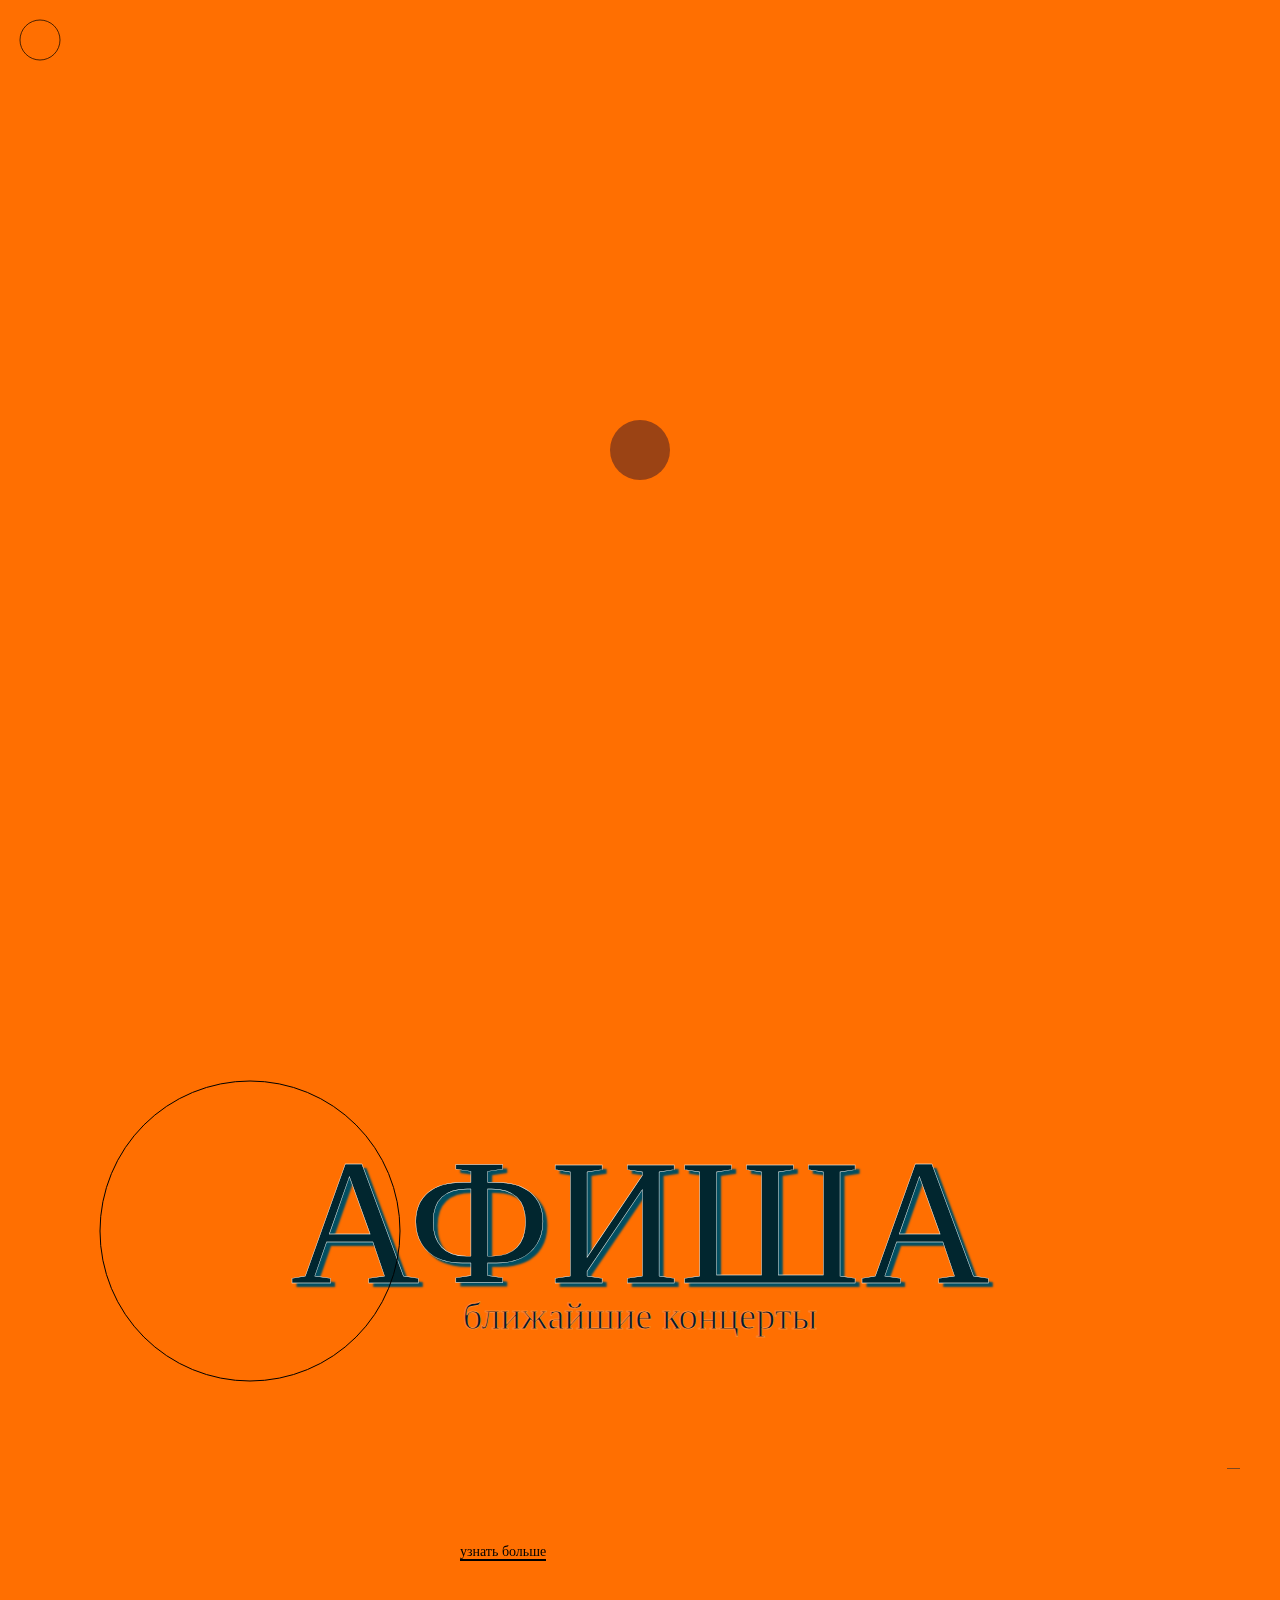
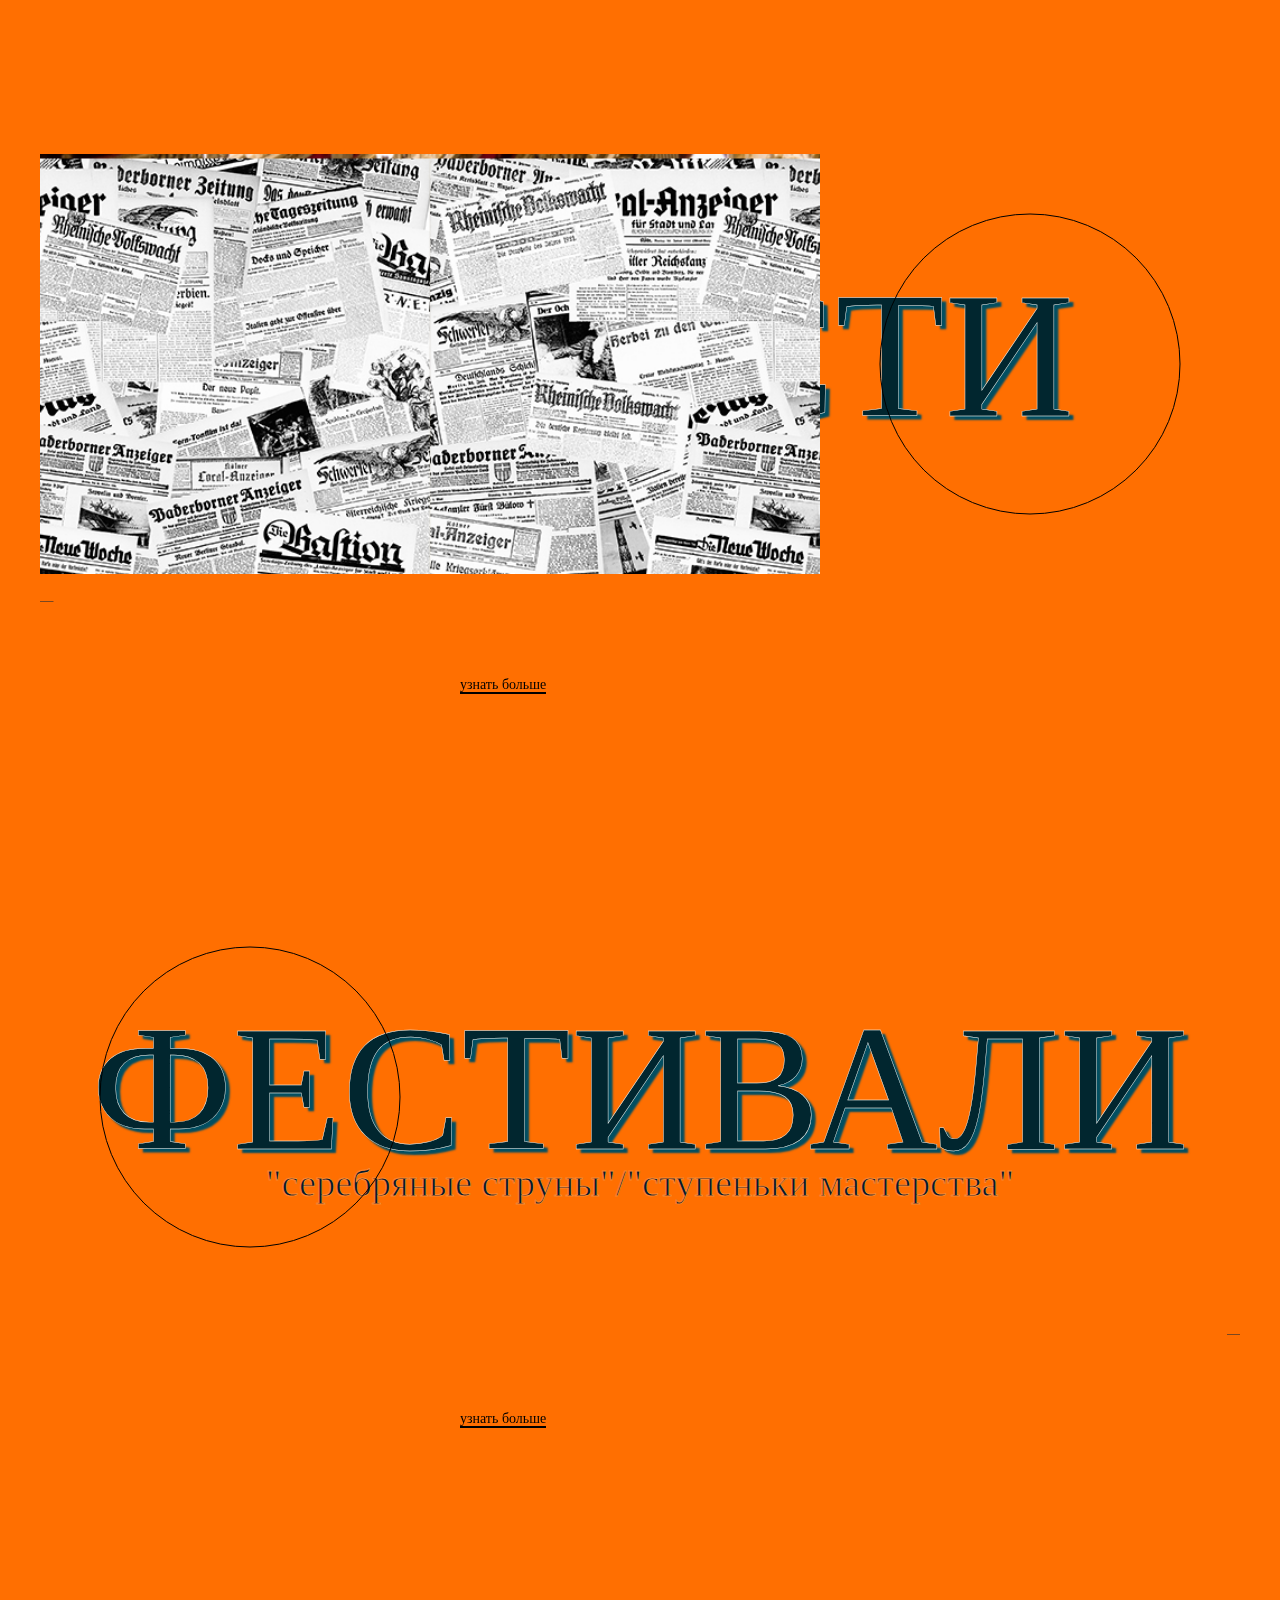
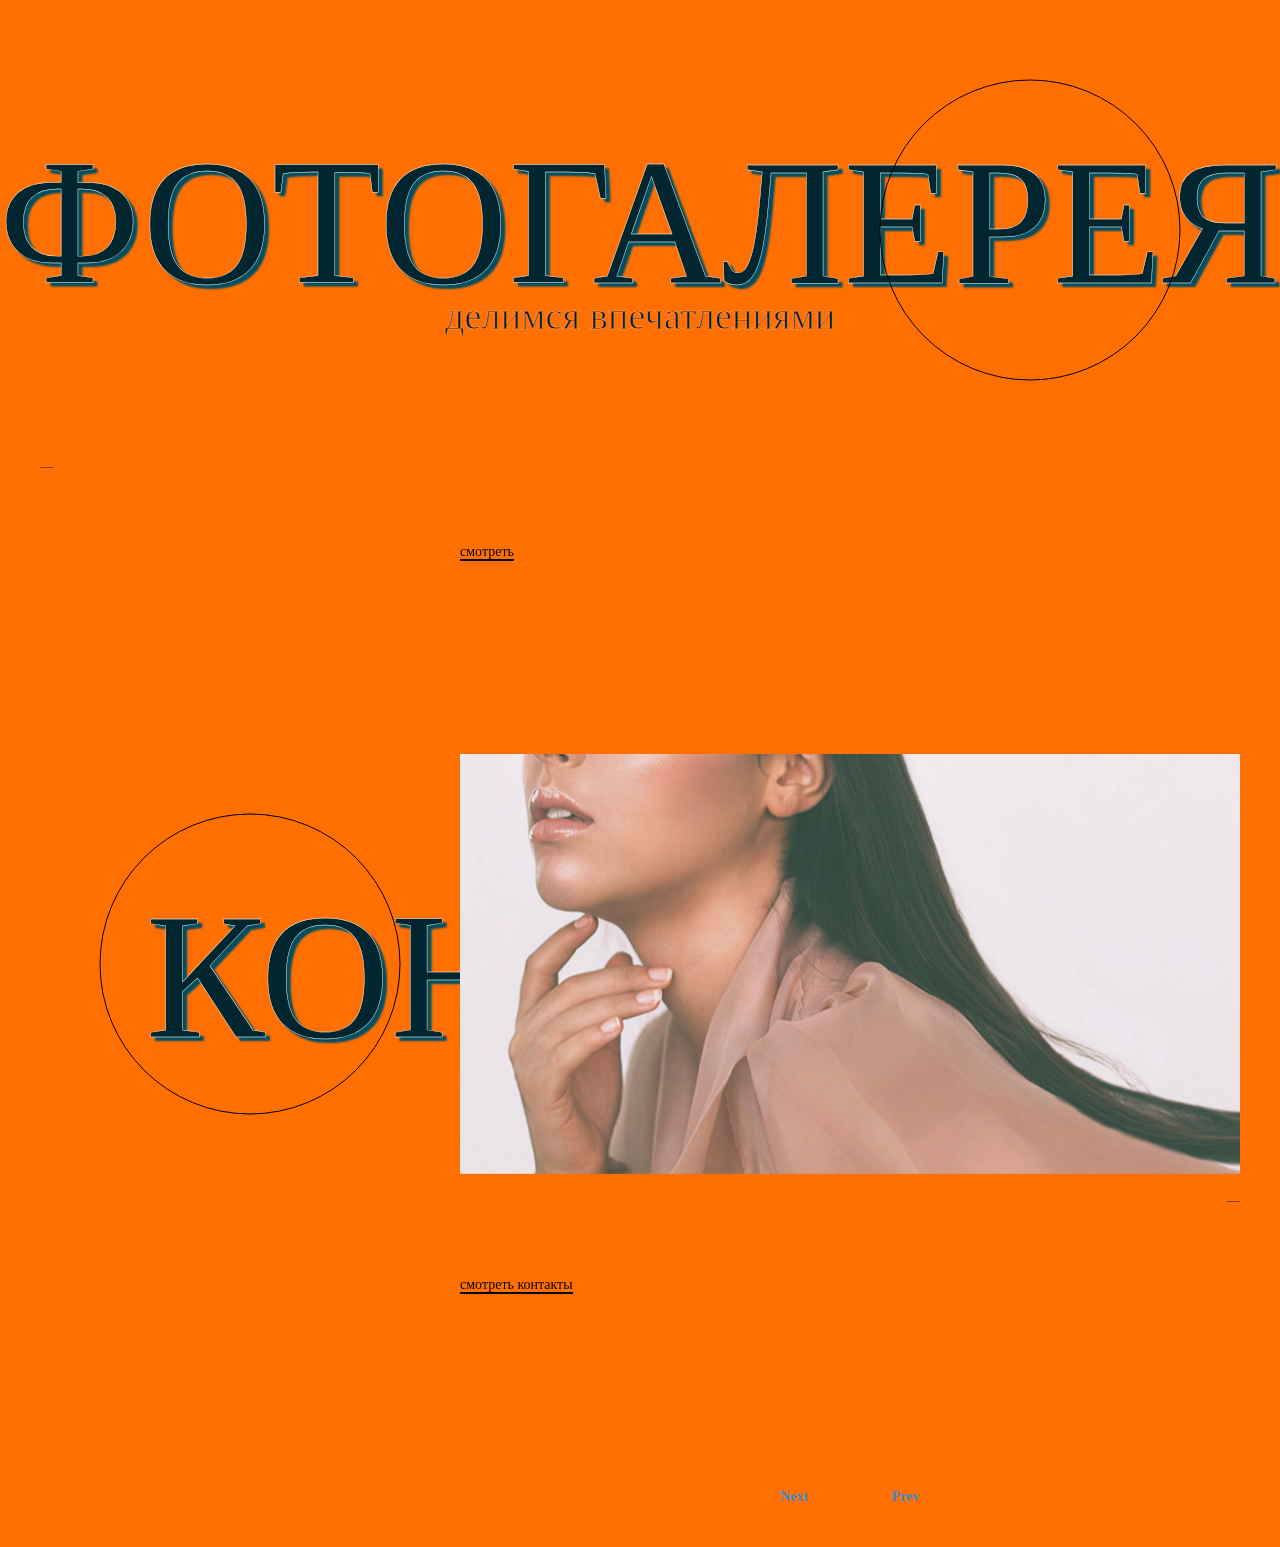
==== commit 4552a763: "Add files via upload" ====
--- a/index.html
+++ b/index.html
@@ -3,48 +3,54 @@
 	<head>
 		<meta charset="UTF-8" />
 		<meta name="viewport" content="width=device-width, initial-scale=1">
-		<title>Preview To Content Transition | Codrops</title>
+		<title>оркестр русских народных инструментов "ТУЛА" |официальный сайт</title>
 		<meta name="description" content="An experimental page transition concept for magazines and blogs where an item opens for a full page view." />
 		<meta name="keywords" content="page transition, preview, layout, animation, gsap, magazine, magnetic hover" />
 		<meta name="author" content="Codrops" />
 		<link rel="shortcut icon" href="favicon.ico">
 		<link rel="stylesheet" href="https://use.typekit.net/ytb6dpl.css">
-		<link rel="stylesheet" type="text/css" href="index.df8e917f.css" />
-
-	<link rel="stylesheet" href="css/layout.css"/>
-	
-	<link rel="stylesheet" href="css/base.css"/>
-	<link rel="stylesheet" href="css/skeleton.css"/>
-	<link rel="stylesheet" href="css/layout.css"/>
-	<link rel="stylesheet" href="css/font-awesome.css" />
-	<link rel="stylesheet" href="css/retina.css"/>
-	<link rel="stylesheet" href="css/owl.carousel.css"/>
-	<link rel="stylesheet" href="css/owl.transitions.css"/>
-	
-
-	
-	<script type="text/javascript" src="js/modernizr.custom.js"></script> 
-	
-    <link rel="stylesheet" href="css/bootstrap.min.css">
-    <link rel="stylesheet" href="css/main.css" id="color-switcher-link">
-
-
-    <link rel="stylesheet" href="css/fonts.css">
-    <script src="js/vendor/modernizr-2.6.2.min.js"></script>
+		<link rel="stylesheet" type="text/css" href="css/index.df8e917f.css" />	
+                  <link rel="stylesheet" href="css/gallery.css">
+	         <link rel="stylesheet" href="css/base.css"/>
+	         <link rel="stylesheet" href="css/skeleton.css"/>
+	         <link rel="stylesheet" href="css/font-awesome.css" />
+	         <link rel="stylesheet" href="css/retina.css"/>
+	         <link rel="stylesheet" href="css/owl.carousel.css"/>
+	         <link rel="stylesheet" href="css/owl.transitions.css"/>	
+                   <link rel="stylesheet" href="css/bootstrap.min.css">
+	         <link rel="stylesheet" href="css/layout.css"/>
+
+
+    
+
+
+         <script src="https://ajax.googleapis.com/ajax/libs/webfont/1.6.26/webfont.js"></script>
+         <script>document.documentElement.className="js";var supportsCssVars=function(){var e,t=document.createElement("style");return t.innerHTML="root: { --tmp-var: bold; }",document.head.appendChild(t),e=!!(window.CSS&&window.CSS.supports&&window.CSS.supports("font-weight","var(--tmp-var)")),t.parentNode.removeChild(t),e};supportsCssVars()||alert("Please view this demo in a modern browser that supports CSS Variables.");</script>
+	
+       	<script type="text/javascript" src="js/modernizr.custom.js"></script> 
+
+         <script src="js/spotlight.bundle.js"></script>
+         <script src="js/vendor/modernizr-2.6.2.min.js"></script>
 	</head>
 	<body class="loading">
-		<main>
+		<main> 	<nav class="">
+					<ul >
+                            <li><a href="#"><h3>О нас</h3></a> </li>
+                           <li> <a href="#"><h3>Фестивали</h3></a>
+                              
+                            </li>
+                            <li><a href="media.html"><h3>Медиа</h3></a></li>
+                             <li><a href="afisha.html"><h3>Афиша</h3></a></li>
+                            <li><a href="contact.html"><h3>Контакты</h3></a></li>
+                        </ul>  
+				</nav>
 			<div class="frame">
 				<div class="frame__title-wrap">
-					<h1 class="frame__title">Preview to Content Transition</h1>
-					<p class="frame__tagline">An experimental page transition concept for magazines and blogs where a preview item opens for a full page view.</p>
-				</div>
-				<nav class="frame__links">
-					<a href="https://tympanus.net/Development/LettersAnimationLayout/">Previous demo</a>
-					<a href="https://tympanus.net/codrops/?p=54117">Article</a>
-					<a href="https://github.com/codrops/PreviewContentTransition/">GitHub</a>
-				</nav>
-			</div>
+					<h1 class="frame__title"><img src="images/logo.png" style="width: 8rem;" alt="">оркестр русских народных инструментов "ТУЛА"</h1>
+					<p class="frame__tagline"></p>
+				</div></div>
+			
+			
 			<section class="items">
 				<article class="item">
 					<div class="item__imgwrap">
@@ -56,587 +62,699 @@
 						</svg>
 					</button>
 					<h2 class="heading heading--item">
-						<span data-splitting>Hypercritical</span>
-						<span data-splitting>mass</span>
+						<span data-splitting>НАШ <br>ОРКЕСТР</span>
+						<span data-splitting> история/ творческий состав</span>
 					</h2>
 					<div class="item__meta">
-						<span class="item__meta-row"><span>By Caroline Balliste</span></span>
-						<span class="item__meta-row"><span>April &mdash; 2023</span></span>
-					</div>
-
-
-<nav>
+						<span class="item__meta-row"><span></span></span>
+						<span class="item__meta-row"><span> &mdash;</span></span>
+					</div>
+
+
+	
+					<div class="item__excerpt">
+						<p>Sometimes five Imprimaturs are seen together dialogue-wise in the piazza of one title-page, complimenting and ducking each to other with their shaven reverences, whether the author, who stands by in perplexity at the foot of his epistle, shall to the press or to the sponge.</p>
+						<a class="item__excerpt-link" href="#content-1"><span>узнать больше</span></a>
+					</div>
+				</article>
+				<article class="item item--invert">
+					<div class="item__imgwrap">
+						<div class="item__img" style="background-image:url(img/2.jpg)"></div>
+					</div>
+					<button class="item__enter unbutton">
+						<svg class="item__enter-circle" vector-effect="non-scaling-stroke" width="800" height="800" viewBox="0 0 800 800">
+							<circle vector-effect="non-scaling-stroke" cx="400" cy="400" r="150"/>
+						</svg>
+					</button>
+					<h2 class="heading heading--item">
+						<span data-splitting>АФИША</span>
+                                            		<span data-splitting>ближайшие концерты</span>
+				         </h2>
+					<div class="item__meta">
+						<span class="item__meta-row"><span></span></span>
+						<span class="item__meta-row"><span> &mdash;</span></span>
+					</div>
+					<div class="item__excerpt">
+						<p></p>
+						<a class="item__excerpt-link" href="#content-2"><span>узнать больше</span></a>
+					</div>
+				</article>
+				<article class="item">
+					<div class="item__imgwrap">
+						<div class="item__img" style="background-image:url(img/3.jpg)"></div>
+					</div>
+					<button class="item__enter unbutton">
+						<svg class="item__enter-circle" vector-effect="non-scaling-stroke" width="800" height="800" viewBox="0 0 800 800">
+							<circle vector-effect="non-scaling-stroke" cx="400" cy="400" r="150"/>
+						</svg>
+					</button>
+					<h2 class="heading heading--item">
+						<span data-splitting>НОВОСТИ</span>
+						<span data-splitting>яркие события</span>
+					</h2>
+					<div class="item__meta">
+						<span class="item__meta-row"><span></span></span>
+						<span class="item__meta-row"><span> &mdash;</span></span>
+					</div>
+					<div class="item__excerpt">
+						<p></p>
+						<a class="item__excerpt-link" href="#content-3"><span>узнать больше</span></a>
+					</div>
+				</article>
+				<article class="item item--invert">
+					<div class="item__imgwrap">
+						<div class="item__img" style="background-image:url(img/4.jpg)"></div>
+					</div>
+					<button class="item__enter unbutton">
+						<svg class="item__enter-circle" vector-effect="non-scaling-stroke" width="800" height="800" viewBox="0 0 800 800">
+							<circle vector-effect="non-scaling-stroke" cx="400" cy="400" r="150"/>
+						</svg>
+					</button>
+					<h2 class="heading heading--item">
+						<span data-splitting>ФЕСТИВАЛИ</span>
+					<span data-splitting>"Серебряные струны"/"Ступеньки мастерства"</span>
+
+
+					</h2>
+					<div class="item__meta">
+						<span class="item__meta-row"><span></span>
+						<span class="item__meta-row"><span> &mdash; </span>
+					</div>
+					<div class="item__excerpt">
+						<p></p>
+						<a class="item__excerpt-link" href="#content-4"><span>узнать больше</span></a>
+					</div>
+				</article>
+				<article class="item">
+					<div class="item__imgwrap">
+						<div class="item__img" style="background-image:url(img/5.jpg)"></div>
+					</div>
+					<button class="item__enter unbutton">
+						<svg class="item__enter-circle" vector-effect="non-scaling-stroke" width="800" height="800" viewBox="0 0 800 800">
+							<circle vector-effect="non-scaling-stroke" cx="400" cy="400" r="150"/>
+						</svg>
+					</button>
+					<h2 class="heading heading--item">
+						<span data-splitting>ФОТОГАЛЕРЕЯ</span>
+						<span data-splitting>делимся впечатлениями</span>
+					</h2>
+					<div class="item__meta">
+						<span class="item__meta-row"><span><span></span>
+						<span class="item__meta-row"><span> &mdash;</span></span>
+					</div>
+					<div class="item__excerpt">
+						<p></p>
+						<a class="item__excerpt-link" href="#content-5"><span>смотреть</span></a>
+					</div>
+				</article>
+				<article class="item item--invert">
+					<div class="item__imgwrap">
+						<div class="item__img" style="background-image:url(img/6.jpg)"></div>
+					</div>
+					<button class="item__enter unbutton">
+						<svg class="item__enter-circle" vector-effect="non-scaling-stroke" width="800" height="800" viewBox="0 0 800 800">
+							<circle vector-effect="non-scaling-stroke" cx="400" cy="400" r="150"/>
+						</svg>
+					</button>
+					<h2 class="heading heading--item">
+						<span data-splitting>КОНТАКТЫ</span>
+						<span data-splitting></span>
+					</h2>
+					<div class="item__meta">
+						<span class="item__meta-row"><span></span></span>
+						<span class="item__meta-row"><span> &mdash; </span></span>
+					</div>
+					<div class="item__excerpt">
+						<p></p>
+						<a class="item__excerpt-link" href="#content-6"><span>смотреть контакты</span></a>
+					</div>
+				</article>
+			</section>
+			<section class="content">
+				<article class="content__article" id="content-1">
+					<h2 class="heading">
+						<span data-splitting>О нас</span>
+						<!-- <span data-splitting>история</span> -->
+					</h2>
+	<div class="content__text">
+
+					<p>Оркестр русских народных инструментов «Тула» – лауреат Всероссийского фестиваля-конкурса оркестров и ансамблей русских народных инструментов имени Н.Н. Калинина (Смоленск, 2009 г.), Всероссийского конкурса оркестров и ансамблей национальных инструментов народов России «Многоликая Россия» (Орел, 2010 г.), Международного фестиваля оркестров и ансамблей русских народных инструментов «Струны России» (Ярославль, 2017 г.), фестиваля православной культуры и традиций малых городов и сельских поселений Руси «София-2017» (г. Тула, 2017 г.), 
+                                                     Тверского фестиваля оркестров русских народных инструментов «Струны русской души» (2020 г.)</p>
+					<p>Оркестр «Тула» создан в 1988 году. Коллектив ведет активную гастрольную деятельность, представляя свои программы в Концертном зале
+                                               имени П.И. Чайковского, Рахманиновском зале Московской консерватории, в концертном зале Российской Академии музыки имени Гнесиных,
+                                               концертном зале Саратовской государственной консерватории имени Л.В. Собинова.</p>
+                                                   <div class="divaider"><div class="divaider_block"></div></div>
+
+                                              <p>«Тула» – постоянный участник всероссийских и региональных мероприятий и акций: Международный музыкальный фестиваль «Андреевские ассамблеи», посвященный 160-летию со дня рождения Василия Андреева в г. Гатчина, концерт-открытие XVI Международного детского конкурса исполнителей на народных инструментах «Метелица» имени Н.Н. Калинина в г. Санкт-Петербург, 
+                                               Тургеневский праздник «Дворянских гнезд заветные аллеи» в музее-заповеднике «Спасское-Лутовиново».</p>	
+					<p>Оркестр участвовал во Всероссийском молодежном образовательном форуме «Таврида» (республика Крым, 2018 г.), Всероссийской акции «День Гимна», посвящённой юбилею гимна России (г. Санкт-Петербург 2019 г.), в XX Российско-Финляндском культурном форуме (г. Тула, 2019 г).</p>	
+					<p>С 2008 года «Тула» ежегодно проводит областной фестиваль музыкального творчества детей и юношества «Ступеньки мастерства». В сопровождении оркестра выступают лучшие учащиеся и студенты музыкальных школ и колледжей Тулы и Тульской области – лауреаты областных, всероссийских и международных конкурсов.</p>	
+					<p>В 2011 году зрителям впервые был представлен совместный проект оркестра «Тула» и солистов Государственных оркестров и ансамблей русских народных инструментов России «Серебряные струны». С 2016 года «Серебряные струны» – Всероссийский фестиваль дирижёров и солистов профессиональных оркестров русских народных инструментов, в нем принимают участие ведущие артисты, музыканты и дирижёры из десятков городов России.</p>
+                                                                         <div class="divaider"><div class="divaider_block"></div></div>
+
+
+                                               <p>В концертах оркестра «Тула» принимали участие:
+
+                                                    Дирижеры: народный артист России Анатолий Винокур (г. Краснодар), заслуженный деятель искусств России Виктор Акулович (г. Санкт-Петербург), заслуженный работник культуры России Евгений Алешников (г. Белгород),заслуженный артист России Игорь Тонин (г. Санкт-Петербург),заслуженный артист России Владимир Иванов, заслуженный артист России, народный артист Республики Башкортостан Рамил Гайзуллин (г. Уфа),заслуженный артист России Олег Федянин (г. Тамбов), заслуженная артистка России Галина Иванкова (г. Волгоград), заслуженный деятель искусств Республики Крым Игорь Каждан (Смоленск), заслуженный деятель искусств Республики Крым Валентин Лобанов (г. Симферополь), заслуженный артист Республики Карелия Михаил Тоцкий (г. Петрозаводск).</p>
+
+                                                    <p>Солисты: народный артист России, солист Большого театра России Владимир Маторин (бас), народный артист России Василий Овсянников (баритон), народный артист России Александр Цыганков (домра), заслуженный артист России Юрий Сидоров (баян),заслуженный артист России Юрий Нугманов (гитара), заслуженный артист России Михаил Дзюдзе (балалайка-контрабас), заслуженный артист России Александр Захаров (тенор), заслуженный артист России, солист Национального академического оркестра народных инструментов России имени Н.П. Осипова Игорь Сенин (балалайка)</p>
+                                                    <p>Оркестром русских народных инструментов «Тула» в разные годы руководили:
+
+                                                    Заслуженный работник культуры РФ Виктор Брик.
+
+                                                    Лауреат XII Всемирного фестиваля молодежи и студентов в Москве Владимир Воробьев. Заслуженный работник культуры РФ Евгений Ануфриев.
+
+                                               Заслуженный работник культуры РФ Сергей Саксин.</p>
+                                        </div>
+                                                                      <div class="divaider"><div class="divaider_block"></div></div>
+   
+	
+<main class="cd-main-content">
+
+	
+	
+		<div class="clear"></div>
+		<div class="section grey-background">
+			<div class="header-text">
+						<h2>Наш дирижёр</h2>
+					</div>
+			<div class="cd-single-item">
+				<div class="cd-slider-wrapper">
+					<ul class="cd-slider">
+						<li class="selected"><img src="images/blog/4.png" alt="Product Image 1"></li>
+						<li><img src="images/blog/1.png" alt="Product Image 2"></li>
+						<li><img src="images/blog/6.png" alt="Product Image 3"></li>
+					</ul> <!-- cd-slider -->
+
+					<ul class="cd-slider-navigation">
+						<li><a href="#0" class="cd-prev inactive">Next</a></li>
+						<li><a href="#0" class="cd-next">Prev</a></li>
+					</ul> <!-- cd-slider-navigation -->
+
+					<a href="#0" class="cd-close">Close</a>
+				</div> <!-- cd-slider-wrapper -->
+
+				<div class="cd-item-info">	
+					<div class="header-text left">
+						<h3>Аленичев Владимир Витальевич</h3>
+                                                      <h5>художественный руководитель и главный дирижёр</h5>
+							<p>
+В 2014 году Владимир Витальевич назначен художественным руководителем и главным дирижёром Оркестра русских народных инструментов «Тула»
+ Тульской областной филармонии имени И.А. Михайловского.</p>
+							<p>За время работы в оркестре им подготовлены более 70-ти концертных программ. Он стал инициатором проведения ежегодного Областного фестиваля музыкального творчества детей и юношества «Ступеньки мастерства» и Всероссийского фестиваля дирижёров и солистов профессиональных оркестров русских народных инструментов «Серебряные струны» с традиционным участием возглавляемого им оркестра.
+
+В.В. Аленичев – участник Первого всероссийского форума «Наставник – 2018», направленного на развитие профессиональной среды наставничества (г. Москва), участник Всероссийской акции «Парад дирижёров», проходившей в Белгороде, Санкт-Петербурге и Петрозаводске (2018 – 2019 гг.)</p>	
+					</div>
+					<div class="small-text"></div> 
+				</div> <!-- cd-item-info -->
+			</div> <!-- cd-single-item -->
+		
+		</div>	
+		<div class="section padding-bottom">
+			
+
+	                           <div class="container-fluid">
+		                           <div class="row">
+			
+			                           <div class="col-sm-12">		
+					<div class="header-text">
+						<h2>Солисты</h2>
+					</div>
+				</div>		
+                                   <div class="col-sm-4">		
+		
+					<div class="team-box">	
+						<img src="images/blog/5.png"  alt="">
+						<h6>Сергей Сусленков</h6>
+						<p>баритон</p>			
+						
+					</div>	
+				</div>			
+                                   <div class="col-sm-4">		
+		
+					<div class="team-box">	
+						<img src="images/blog/6.png"  alt="">
+						<h6>Татьяна Дёмина</h6>
+						<p>сопрано</p>		
+						
+					</div>	
+				</div>		
+                                   <div class="col-sm-4">		
+	
+		                  			<div class="team-box">
+		                  				<img src="images/blog/3.png"  alt="">	
+		                  				<h6>Валентина Моисеева</h6>
+		                  				<p>народный вокал</p>		
+		                  				
+		                  </div>	
+		         </div>
+		</div>
+	
+		
+    <section class="light_section gallery-single">
+
+	                           <div class="container-fluid">
+		                           <div class="row">
+			
+			                           <div class="col-sm-12 col-md-12 col-lg-12 ">
+		                            <div class="header-text">
+						<h2>Артисты оркестра</h2>
+					</div>
+			
+						          <div id="blog-filter">
+							       <ul id="filter">
+								
+						                          <li><a href="#" class="current" data-filter="*" title="">all</a></li>
+								        <li><a href="#" data-filter=".string" title="">струнные</a></li>
+								        <li><a href="#" data-filter=".bayan" title="">баяны</a></li>
+								        <li><a href="#" data-filter=".video" title="">духовые </a></li>
+								        <li><a href="#" data-filter=".quote" title="">ударные</a></li>
+                     	                                              </ul>
+						         </div>
+		
+	
+		                                              <div class="clear"></div>	
+			
+		                                                                                                                 
+	
+                                                     		<div id="blog-grid">
+
+                                                                        <ul id="folio_container">
+									<div class="blog-box-1 black-background string">
+
+											<div class="folio-icon"><img src="gallery/19.png" alt=""></div>
+
+											<h4>Ольга Белякова</h4>							
+											<h6>домра-бас</h6>
+		
+									</div>
+									<div class="blog-box-1 black-background string">
+
+									                   <div class="folio-icon"><img src="gallery/5.png" alt=""></div>
+		
+											<h4>Бондарева Ольга </h4>
+										         <h6>домра малая</h6>
+		
+									</div>
+									<div class="blog-box-1 black-background string">
+
+										         <div class="folio-icon"><img src="gallery/31.png" alt=""></i></div>
+										         <h4>Валькова Алнксандра</h4>
+										         <h6>домра малая</h6>
+									</div>
+							         	<div class="blog-box-1 black-background bayan">
+
+										         <div class="folio-icon"><img src="gallery/32.png" alt=""></i></div>
+		
+											<h4>Варванин Владимир </h4>
+											<h6>баян</h6>
+		
+									</div>
+								
+							
+									<div class="blog-box-1 black-background string">
+
+											<div class="folio-icon"><img src="gallery/25.png" alt=""></i></div>
+				
+											<h4>Вартминская Зинаида </h4>
+											<h6>домра-бас</h6>
+		
+									</div>
+											<div class="blog-box-1 black-background string">
+
+										         <div class="folio-icon"><img src="gallery/6.png" alt=""></i></div>
+		
+											<h4>Гавришева Елена  </h4>
+											<h6>домра малая</h6>
+		
+									</div>
+									<div class="blog-box-1 black-background string">
+                                                                             														
+						                                             <div class="folio-icon"><img src="gallery/18.png" alt=""></i></div>
+									                  <h4>Глок Сергей  </h4>
+											<h6>балалайка-альт</h6>
+		
+									</div>
+												<div class="blog-box-1 black-background bayan">
+
+										<div class="folio-icon"><img src="gallery/10.png" alt=""></i></div>
+		
+											<h4>Гришина Татьяна  </h4>
+											<h6>баян</h6>
+                                                                                 </div>
+
+							                  <div class="blog-box-1 black-background bayan">
+
+										         <div class="folio-icon"><img src="gallery/29.png" alt=""></i></div>
+		
+											<h4>Романов Владимир  </h4>
+											<h6>баян</h6>
+                                                                                 </div>
+									
+                                                               		<div class="blog-box-1 black-background string">
+
+										         <div class="folio-icon"><img src="gallery/26.png" alt=""></i></div>
+		
+											<h4>Ерохина Кира  </h4>
+											<h6>домра малая</h6>
+		
+									</div>
+											<div class="blog-box-1 black-background string">
+
+										         <div class="folio-icon"><img src="gallery/26.png" alt=""></i></div>
+		
+											<h4>Ершова Дина  </h4>
+											<h6>балалайка-альт</h6>
+		
+									</div>
+												<div class="blog-box-1 black-background brass">
+
+                                                                                                  <div class="folio-icon"><img src="gallery/9.png" alt=""></i></div>
+		
+											<h4>Зыкова София</h4>
+											<h6>флейта</h6>
+		
+									</div>
+									<div class="blog-box-1 black-background string">
+
+										         <div class="folio-icon"><img src="gallery/4.png" alt=""></i></div>
+		
+											<h4>Козлова Людмила</h4>
+											<h6>домра-альт</h6>
+		
+									</div>
+									<div class="blog-box-1 black-background string">
+
+										         <div class="folio-icon"><img src="gallery/16.png" alt=""></i></div>
+		
+											<h4>Колбас Александр </h4>
+											<h6>балалайка-секунда</h6>
+		
+									</div>
+									<div class="blog-box-1 black-background drum">
+
+										         <div class="folio-icon"><img src="gallery/8.png" alt=""></i></div>
+		
+											<h4>Колбасникова Елена </h4>
+											<h6>ударные</h6>
+		
+									</div>
+									<div class="blog-box-1 black-background string">
+
+								                   	<div class="folio-icon"><img src="gallery/35.png" alt=""></i></div>
+		
+											<h4>Колотилин Иван</h4>
+											<h6>домра-альт</h6>
+		
+									</div>
+									<div class="blog-box-1 black-background string">
+
+								                   	<div class="folio-icon"><img src="gallery/13.png" alt=""></i></div>
+		
+											<h4>Кондрашов Артем</h4>
+											<h6>домра-альт</h6>
+		
+									</div>
+									<div class="blog-box-1 black-background string">
+
+								                   	<div class="folio-icon"><img src="gallery/14.png" alt=""></i></div>
+		
+											<h4>Кузьмин Евгений</h4>
+											<h6>бас-гитара</h6>
+		
+									</div>
+									<div class="blog-box-1 black-background string">
+
+									                 <div class="folio-icon"><img src="gallery/30.png" alt=""></i></div>
+		
+											<h4>Кулакова Ирина</h4>
+											<h6>домра-альт</h6>
+		
+									</div>
+									<div class="blog-box-1 black-background string">
+
+									                 <div class="folio-icon"><img src="gallery/28.png" alt=""></i></div>
+		
+											<h4>Маюк Татьяна</h4>
+											<h6>домра-альт</h6>
+		
+									</div>
+									<div class="blog-box-1 black-background string">
+
+									                 <div class="folio-icon"><img src="gallery/.png" alt=""></i></div>
+		
+											<h4>Ноздрина София</h4>
+											<h6>домра-малая</h6>
+		
+									</div>
+									<div class="blog-box-1 black-background string">
+
+                                                                                                 <div class="folio-icon"><img src="gallery/22.png" alt=""></i></div>
+		
+											<h4>Половинкина Елена</h4>
+											<h6>домра-малая</h6>
+		
+									</div>
+									<div class="blog-box-1 black-background string">
+
+                                                                                                   <div class="folio-icon"><img src="gallery/20.png" alt=""></i></div>
+		
+											<h4>Рассадкин Владислав</h4>
+											<h6>домра-бас</h6>
+		
+									</div>							
+                                     					<div class="blog-box-1 black-background string">
+
+
+                                                                                                   <div class="folio-icon"><img src="gallery/23.png" alt=""></i></div>
+		
+											<h4>Рассадкин Юрий</h4>
+											<h6>балалайка-контробас</h6>
+		
+									</div>
+									<div class="blog-box-1 black-background brass">
+
+                                                                                                  <div class="folio-icon"><img src="gallery/33.png" alt=""></i></div>
+		
+											<h4>Ройзен Наталья</h4>
+											<h6>флейта</h6>
+		
+									</div>
+									<div class="blog-box-1 black-background string">
+
+                                                                                                  <div class="folio-icon"><img src="gallery/15.png" alt=""></i></div>
+		
+											<h4>Самсонов Максим </h4>
+											<h6>домра-бас</h6>
+		
+									</div>
+									<div class="blog-box-1 black-background string">
+
+                                                                                                  <div class="folio-icon"><img src="gallery/17.png" alt=""></i></div>
+		
+											<h4>Сапанюк Лилия </h4>
+											<h6>домра-малая</h6>
+		
+									</div>
+									<div class="blog-box-1 black-background string">
+
+                                                                                                  <div class="folio-icon"><img src="gallery/12.png" alt=""></i></div>
+		
+											<h4>Словакова Тамара </h4>
+											<h6>домра-малая</h6>
+		
+									</div>
+									<div class="blog-box-1 black-background string">
+
+                                                                                                <div class="folio-icon"><img src="gallery/34.png" alt=""></i></div>
+		
+											<h4>Сорочук Владимир </h4>
+											<h6>балалайка-контробас</h6>
+		
+									</div>
+									<div class="blog-box-1 black-background string">
+
+                                                                                                 <div class="folio-icon"><img src="gallery/3.png" alt=""></i></div>
+		
+											<h4>Степнова Елена </h4>
+											<h6>домра--альт</h6>
+		
+									</div>
+									<div class="blog-box-1 black-background string">
+
+                                                                                                 <div class="folio-icon"><img src="gallery/23.png" alt=""></i></div>
+		
+											<h4>Сургучев Дмитрий </h4>
+											<h6>балалайка-прима</h6>
+		
+									</div>
+									<div class="blog-box-1 black-background string">
+
+                                                                                                 <div class="folio-icon"><img src="gallery/27.png" alt=""></i></div>
+		
+											<h4>Сырова Ирина </h4>
+											<h6>гусли</h6>
+		
+									</div>
+									<div class="blog-box-1 black-background string">
+
+                                                                                                 <div class="folio-icon"><img src="gallery/21.png" alt=""></i></div>
+		
+											<h4>Таланов Роман </h4>
+											<h6>домра-альт</h6>
+		
+									</div>	
+                                                                                 <div class="blog-box-1 black-background string">
+
+                                                                                                 <div class="folio-icon"><img src="gallery/.png" alt=""></i></div>
+		
+											<h4>Толмасова Ольга</h4>
+											<h6>домра-малая</h6>
+		
+									</div>
+									<div class="blog-box-1 black-background string">
+
+                                                                                                  <div class="folio-icon"><img src="gallery/7.png" alt=""></i></div>
+		
+											<h4>Тутаев Кирилл </h4>
+											<h6></h6>
+		
+									</div>
+									<div class="blog-box-1 black-background brass">
+
+                                                                                                   <div class="folio-icon"><img src="gallery/2.png" alt=""></i></div>
+		
+											<h4>Удовенко Галина </h4>
+											<h6>ударные</h6>
+		
+									</div>
+									<div class="blog-box-1 black-background string">
+
+                                                                                                   <div class="folio-icon"><img src="gallery/1.png" alt=""></i></div>
+		
+											<h4>Юдаев Дмитрий </h4>
+											<h6></h6>
+		
+									</div>
+
+                                                                        </ul>
+				                           </div>
+                                                      </div>
+                                              </div>
+                                    </div>  
+	
+		
+
+				</article>
+				<article class="content__article content__article--invert" id="content-2">
+					<h2 class="heading heading--item">
+						<span data-splitting>АФИША</span>
+                                            		<span data-splitting>ближайшие концерты</span>
+				         </h2>
+					<div class="content__text">
+						<p>Sometimes five Imprimaturs are seen together dialogue-wise in the piazza of one title-page, complimenting and ducking each to other with their shaven reverences, whether the author, who stands by in perplexity at the foot of his epistle, shall to the press or to the sponge. These are the pretty responsories, these are the dear antiphonies, that so bewitched of late our prelates and their chaplains with the goodly echo they made; and besotted us to the gay imitation of a lordly Imprimatur, one from Lambeth House, another from the west end of Paul's. </p><p>So apishly Romanizing, that the word of command still was set down in Latin; as if the learned grammatical pen that wrote it would cast no ink without Latin; or perhaps, as they thought, because no vulgar tongue was worthy to express the pure conceit of an Imprimatur, but rather, as I hope, for that our English, the language of men ever famous and foremost in the achievements of liberty, will not easily find servile letters enow to spell such a dictatory presumption English.</p>
+						<img src="img/2.jpg" alt="Some image"/>
+						<p>They are not skilful considerers of human things, who imagine to remove sin by removing the matter of sin; for, besides that it is a huge heap increasing under the very act of diminishing, though some part of it may for a time be withdrawn from some persons, it cannot from all, in such a universal thing as books are; and when this is done, yet the sin remains entire. Though ye take from a covetous man all his treasure, he has yet one jewel left, ye cannot bereave him of his covetousness.</p><p> Banish all objects of lust, shut up all youth into the severest discipline that can be exercised in any hermitage, ye cannot make them chaste, that came not hither so; such great care and wisdom is required to the right managing of this point. Suppose we could expel sin by this means; look how much we thus expel of sin, so much we expel of virtue: for the matter of them both is the same; remove that, and ye remove them both alike.</p>
+					</div>
+				</article>
+				<article class="content__article" id="content-3">
+					<h2 class="heading heading--item">
+						<span data-splitting>НОВОСТИ</span>
+						<span data-splitting>яркие события</span>
+					</h2>
+					<div class="content__text">
+						<p>Sometimes five Imprimaturs are seen together dialogue-wise in the piazza of one title-page, complimenting and ducking each to other with their shaven reverences, whether the author, who stands by in perplexity at the foot of his epistle, shall to the press or to the sponge. These are the pretty responsories, these are the dear antiphonies, that so bewitched of late our prelates and their chaplains with the goodly echo they made.</p><p> And besotted us to the gay imitation of a lordly Imprimatur, one from Lambeth House, another from the west end of Paul's; so apishly Romanizing, that the word of command still was set down in Latin; as if the learned grammatical pen that wrote it would cast no ink without Latin; or perhaps, as they thought, because no vulgar tongue was worthy to express the pure conceit of an Imprimatur, but rather, as I hope, for that our English, the language of men ever famous and foremost in the achievements of liberty, will not easily find servile letters enow to spell such a dictatory presumption English.</p>
+						<img src="img/3.jpg" alt="Some image"/>
+						<p>Nay, which is more lamentable, if the work of any deceased author, though never so famous in his lifetime and even to this day, come to their hands for licence to be printed, or reprinted, if there be found in his book one sentence of a venturous edge, uttered in the height of zeal (and who knows whether it might not be the dictate of a divine spirit?). </p><p>Yet not suiting with every low decrepit humour of their own, though it were Knox himself, the reformer of a kingdom, that spake it, they will not pardon him their dash: the sense of that great man shall to all posterity be lost, for the fearfulness or the presumptuous rashness of a perfunctory licenser. And to what an author this violence hath been lately done, and in what book of greatest consequence to be faithfully published, I could now instance, but shall forbear till a more convenient season.</p>
+					</div>
+				</article>
+				<article class="content__article content__article--invert" id="content-4">
+					<h2 class="heading heading--item">
+						<span data-splitting>ФЕСТИВАЛИ</span>
+						<span data-splitting><a href="#">"Серебряные струны"</a></span>
+						<span data-splitting><a href="#">"Ступеньки мастерства"</a></span>
+
+					</h2>
+					<div class="content__text">	
+						<p>Sometimes five Imprimaturs are seen together dialogue-wise in the piazza of one title-page, complimenting and ducking each to other with their shaven reverences, whether the author, who stands by in perplexity at the foot of his epistle, shall to the press or to the sponge. These are the pretty responsories, these are the dear antiphonies, that so bewitched of late our prelates and their chaplains with the goodly echo they made; and besotted us to the gay imitation of a lordly Imprimatur, one from Lambeth House, another from the west end of Paul's. </p><p>So apishly Romanizing, that the word of command still was set down in Latin; as if the learned grammatical pen that wrote it would cast no ink without Latin; or perhaps, as they thought, because no vulgar tongue was worthy to express the pure conceit of an Imprimatur, but rather, as I hope, for that our English, the language of men ever famous and foremost in the achievements of liberty, will not easily find servile letters enow to spell such a dictatory presumption English.</p>
+						<img src="img/4.jpg" alt="Some image"/>
+						<p>And it is a particular disesteem of every knowing person alive, and most injurious to the written labours and monuments of the dead, so to me it seems an undervaluing and vilifying of the whole nation. I cannot set so light by all the invention, the art, the wit, the grave and solid judgment which is in England, as that it can be comprehended in any twenty capacities how good soever, much less that it should not pass except their superintendence be over it, except it be sifted and strained with their strainers, that it should be uncurrent without their manual stamp. </p><p>Truth and understanding are not such wares as to be monopolized and traded in by tickets and statutes and standards. We must not think to make a staple commodity of all the knowledge in the land, to mark and licence it like our broadcloth and our woolpacks. What is it but a servitude like that imposed by the Philistines, not to be allowed the sharpening of our own axes and coulters, but we must repair from all quarters to twenty licensing forges? </p><p>Had anyone written and divulged erroneous things and scandalous to honest life, misusing and forfeiting the esteem had of his reason among men, if after conviction this only censure were adjudged him that he should never henceforth write but what were first examined by an appointed officer, whose hand should be annexed to pass his credit for him that now he might be safely read; it could not be apprehended less than a disgraceful punishment. Whence to include the whole nation, and those that never yet thus offended, under such a diffident and suspectful prohibition, may plainly be understood what a disparagement it is. So much the more, whenas debtors and delinquents may walk abroad without a keeper, but unoffensive books must not stir forth without a visible jailer in their title.</p>
+					</div>
+				</article>
+				<article class="content__article " id="content-5">
+					<h2 class="heading heading--item">
+						<span data-splitting>ФОТОГАЛЕРЕЯ</span>
+						<span data-splitting>делимся впечатлениями</span>
+					</h2>
+					<div >
+						  <br>
+    <h1>Фотогалерея</h1>
+   
+    <span data-splitting="">Photo</span>
+    <div class="spotlight-group" data-fit="contain" data-autohide="all">
+        <a class="spotlight" href="img/1.jpg" data-button="Click Me!" data-button-href="javascript:alert('You can open an URL or execute some Javascript here.')" data-description="Lorem ipsum dolor sit amet, consetetur sadipscing elitr, sed diam nonumy eirmod tempor invidunt ut labore et dolore magna aliquyam erat, sed diam voluptua.">
+            <img src="img/1.jpg" alt="Lorem ipsum dolor sit amet">
+        </a>
+        <a class="spotlight" href="img/2.jpg" data-description="Stet clita kasd gubergren, no sea takimata sanctus est Lorem ipsum dolor sit amet. Lorem ipsum dolor sit amet, consetetur sadipscing elitr, sed diam nonumy eirmod tempor invidunt ut labore et dolore magna aliquyam erat, sed diam voluptua.">
+            <img src="img/2.jpg" alt="At vero eos et accusam">
+        </a>
+        <a class="spotlight" href="img/3.jpg" data-description="In hendrerit in vulputate velit esse molestie consequat, vel illum dolore eu feugiat nulla facilisis at vero eros et accumsan et iusto odio dignissim.">
+            <img src="img/3.jpg" alt="Duis autem vel eum iriure dolor">
+        </a>
+        <a class="spotlight" href="img/4.jpg" data-description="In hendrerit in vulputate velit esse molestie consequat, vel illum dolore eu feugiat nulla facilisis at vero eros et accumsan et iusto odio dignissim.">
+            <img src="img/4.jpg" alt="Duis autem vel eum iriure dolor">
+        </a>
+        <a class="spotlight" href="img/5.jpg" data-description="In hendrerit in vulputate velit esse molestie consequat, vel illum dolore eu feugiat nulla facilisis at vero eros et accumsan et iusto odio dignissim.">
+            <img src="img/5.jpg" alt="Duis autem vel eum iriure dolor">
+        </a>
+        <a class="spotlight" href="img/6.jpg" data-description="In hendrerit in vulputate velit esse molestie consequat, vel illum dolore eu feugiat nulla facilisis at vero eros et accumsan et iusto odio dignissim.">
+            <img src="img/6.jpg" alt="Duis autem vel eum iriure dolor">
+        </a>
+        <a class="spotlight" href="img/7.jpg" data-description="In hendrerit in vulputate velit esse molestie consequat, vel illum dolore eu feugiat nulla facilisis at vero eros et accumsan et iusto odio dignissim.">
+            <img src="img7.jpg" alt="Duis autem vel eum iriure dolor">
+        </a>
+    </div>
+    </div>
+    <br><br>
+    <br><br>
+ 
+
+</div></div>
+				</article>
+				<article class="content__article content__article--invert" id="content-6">
+					<h2 class="heading heading--item">
+						<span data-splitting>КОНТАКТЫ</span>
+						<span data-splitting></span>
+					</h2>
+                            <div class="divaider"><div class="divaider_block"></div></div>
+					<div class="content__text">
+						<p>Sometimes five Imprimaturs are seen together dialogue-wise in the piazza of one title-page, complimenting and ducking each to other with their shaven reverences, whether the author, who stands by in perplexity at the foot of his epistle, shall to the press or to the sponge. These are the pretty responsories, these are the dear antiphonies, that so bewitched of late our prelates and their chaplains with the goodly echo they made; and besotted us to the gay imitation of a lordly Imprimatur, one from Lambeth House, another from the west end of Paul's.</p><p> So apishly Romanizing, that the word of command still was set down in Latin; as if the learned grammatical pen that wrote it would cast no ink without Latin; or perhaps, as they thought, because no vulgar tongue was worthy to express the pure conceit of an Imprimatur, but rather, as I hope, for that our English, the language of men ever famous and foremost in the achievements of liberty, will not easily find servile letters enow to spell such a dictatory presumption English.</p>
+						<img src="img/6.jpg" alt="Some image"/>
+						<p>Next, what more national corruption, for which England hears ill abroad, than household gluttony: who shall be the rectors of our daily rioting? And what shall be done to inhibit the multitudes that frequent those houses where drunkenness is sold and harboured? Our garments also should be referred to the licensing of some more sober workmasters to see them cut into a less wanton garb. </p><p>Who shall regulate all the mixed conversation of our youth, male and female together, as is the fashion of this country? Who shall still appoint what shall be discoursed, what presumed, and no further? Lastly, who shall forbid and separate all idle resort, all evil company? These things will be, and must be; but how they shall be least hurtful, how least enticing, herein consists the grave and governing wisdom of a state.</p>
+					</div>
+				</article>
+				<button class="content__back unbutton" >
+					<svg width="108" height="28" viewBox="0 0 108 23" style="background-color: darkorange;padding:0.31rem;border-radius:23px; ">
+						<path stroke="#000" fill="none" d="M107.5 11.5H1.5M1.5 11.5c8.975-.536 15.087-1.364 18.336-2.484C23.086 7.896 26.64 5.39 30.5 1.5M1.5 11.5c8.975.536 15.087 1.364 18.336 2.484 3.25 1.12 6.804 3.626 10.664 7.516"/>
+					</svg>
+				</button>
+			</section>
+
+	<nav>
 		<ul class="cd-vertical-nav">
 			<li><a href="#0" class="cd-prev inactive">Next</a></li>
 			<li><a href="#0" class="cd-next">Prev</a></li>
 		</ul>
 	</nav> <!-- .cd-vertical-nav -->
-	
-					<div class="item__excerpt">
-						<p>Sometimes five Imprimaturs are seen together dialogue-wise in the piazza of one title-page, complimenting and ducking each to other with their shaven reverences, whether the author, who stands by in perplexity at the foot of his epistle, shall to the press or to the sponge.</p>
-						<a class="item__excerpt-link" href="#content-1"><span>Read more</span></a>
-					</div>
-				</article>
-				<article class="item item--invert">
-					<div class="item__imgwrap">
-						<div class="item__img" style="background-image:url(img/2.jpg)"></div>
-					</div>
-					<button class="item__enter unbutton">
-						<svg class="item__enter-circle" vector-effect="non-scaling-stroke" width="800" height="800" viewBox="0 0 800 800">
-							<circle vector-effect="non-scaling-stroke" cx="400" cy="400" r="150"/>
-						</svg>
-					</button>
-					<h2 class="heading heading--item">
-						<span data-splitting>Proselyte</span>
-						<span data-splitting>times</span>
-					</h2>
-					<div class="item__meta">
-						<span class="item__meta-row"><span>By Andrew Lewis</span></span>
-						<span class="item__meta-row"><span>March &mdash; 2023</span></span>
-					</div>
-					<div class="item__excerpt">
-						<p>Seeing, therefore, that those books, and those in great abundance, which are likeliest to taint both life and doctrine, cannot be suppressed without the fall of learning and of all ability in disputation, and that these books of either sort are most and soonest catching to the learned.</p>
-						<a class="item__excerpt-link" href="#content-2"><span>Read more</span></a>
-					</div>
-				</article>
-				<article class="item">
-					<div class="item__imgwrap">
-						<div class="item__img" style="background-image:url(img/3.jpg)"></div>
-					</div>
-					<button class="item__enter unbutton">
-						<svg class="item__enter-circle" vector-effect="non-scaling-stroke" width="800" height="800" viewBox="0 0 800 800">
-							<circle vector-effect="non-scaling-stroke" cx="400" cy="400" r="150"/>
-						</svg>
-					</button>
-					<h2 class="heading heading--item">
-						<span data-splitting>Arcadias</span>
-						<span data-splitting>future</span>
-					</h2>
-					<div class="item__meta">
-						<span class="item__meta-row"><span>By Frank W. Marigold</span></span>
-						<span class="item__meta-row"><span>February &mdash; 2023</span></span>
-					</div>
-					<div class="item__excerpt">
-						<p>Besides another inconvenience, if learned men be the first receivers out of books and dispreaders both of vice and error, how shall the licensers themselves be confided in, unless we can confer upon them, or they assume to themselves above all others in the land, the grace of infallibility and uncorruptedness?</p>
-						<a class="item__excerpt-link" href="#content-3"><span>Read more</span></a>
-					</div>
-				</article>
-				<article class="item item--invert">
-					<div class="item__imgwrap">
-						<div class="item__img" style="background-image:url(img/4.jpg)"></div>
-					</div>
-					<button class="item__enter unbutton">
-						<svg class="item__enter-circle" vector-effect="non-scaling-stroke" width="800" height="800" viewBox="0 0 800 800">
-							<circle vector-effect="non-scaling-stroke" cx="400" cy="400" r="150"/>
-						</svg>
-					</button>
-					<h2 class="heading heading--item">
-						<span data-splitting>Epistletic</span>
-						<span data-splitting>crave</span>
-					</h2>
-					<div class="item__meta">
-						<span class="item__meta-row"><span>By Andrew Lewis</span>
-						<span class="item__meta-row"><span>January &mdash; 2023</span>
-					</div>
-					<div class="item__excerpt">
-						<p>If every action, which is good or evil in man at ripe years, were to be under pittance and prescription and compulsion, what were virtue but a name, what praise could be then due to well-doing, what gramercy to be sober, just, or continent? </p>
-						<a class="item__excerpt-link" href="#content-4"><span>Read more</span></a>
-					</div>
-				</article>
-				<article class="item">
-					<div class="item__imgwrap">
-						<div class="item__img" style="background-image:url(img/5.jpg)"></div>
-					</div>
-					<button class="item__enter unbutton">
-						<svg class="item__enter-circle" vector-effect="non-scaling-stroke" width="800" height="800" viewBox="0 0 800 800">
-							<circle vector-effect="non-scaling-stroke" cx="400" cy="400" r="150"/>
-						</svg>
-					</button>
-					<h2 class="heading heading--item">
-						<span data-splitting>Temperance</span>
-						<span data-splitting>prime</span>
-					</h2>
-					<div class="item__meta">
-						<span class="item__meta-row"><span>By Sally Mullis</span></span>
-						<span class="item__meta-row"><span>December &mdash; 2022</span></span>
-					</div>
-					<div class="item__excerpt">
-						<p>And albeit whatever thing we hear or see, sitting, walking, travelling, or conversing, may be fitly called our book, and is of the same effect that writings are, yet grant the thing to be prohibited were only books, it appears that this Order hitherto is far insufficient to the end which it intends.</p>
-						<a class="item__excerpt-link" href="#content-5"><span>Read more</span></a>
-					</div>
-				</article>
-				<article class="item item--invert">
-					<div class="item__imgwrap">
-						<div class="item__img" style="background-image:url(img/6.jpg)"></div>
-					</div>
-					<button class="item__enter unbutton">
-						<svg class="item__enter-circle" vector-effect="non-scaling-stroke" width="800" height="800" viewBox="0 0 800 800">
-							<circle vector-effect="non-scaling-stroke" cx="400" cy="400" r="150"/>
-						</svg>
-					</button>
-					<h2 class="heading heading--item">
-						<span data-splitting>Quantum</span>
-						<span data-splitting>leap</span>
-					</h2>
-					<div class="item__meta">
-						<span class="item__meta-row"><span>By Lorenzo Augusto</span></span>
-						<span class="item__meta-row"><span>January &mdash; 2023</span></span>
-					</div>
-					<div class="item__excerpt">
-						<p>And how can a man teach with authority, which is the life of teaching; how can he be a doctor in his book as he ought to be, or else had better be silent, whenas all he teaches, all he delivers, is but under the tuition, under the correction of his patriarchal licenser to blot or alter what precisely accords not with the hidebound humour which he calls his judgment?</p>
-						<a class="item__excerpt-link" href="#content-6"><span>Read more</span></a>
-					</div>
-				</article>
-			</section>
-			<section class="content">
-				<article class="content__article" id="content-1">
-					<h2 class="heading">
-						<span data-splitting>Оркестр</span>
-						<span data-splitting>история</span>
-					</h2>
-	<div class="content__text">
-					<p>Оркестр русских народных инструментов «Тула» – лауреат Всероссийского фестиваля-конкурса оркестров и ансамблей русских народных инструментов имени Н.Н. Калинина (Смоленск, 2009 г.), Всероссийского конкурса оркестров и ансамблей национальных инструментов народов России «Многоликая Россия» (Орел, 2010 г.), Международного фестиваля оркестров и ансамблей русских народных инструментов «Струны России» (Ярославль, 2017 г.), фестиваля православной культуры и традиций малых городов и сельских поселений Руси «София-2017» (г. Тула, 2017 г.), Тверского фестиваля оркестров русских народных инструментов «Струны русской души» (2020 г.)</p>
-											<p>Оркестр «Тула» создан в 1988 году. Коллектив ведет активную гастрольную деятельность, представляя свои программы в Концертном зале имени П.И. Чайковского, Рахманиновском зале Московской консерватории, в концертном зале Российской Академии музыки имени Гнесиных, концертном зале Саратовской государственной консерватории имени Л.В. Собинова.</p>
-                       
-                                               «Тула» – постоянный участник всероссийских и региональных мероприятий и акций: Международный музыкальный фестиваль «Андреевские ассамблеи», посвященный 160-летию со дня рождения Василия Андреева в г. Гатчина, концерт-открытие XVI Международного детского конкурса исполнителей на народных инструментах «Метелица» имени Н.Н. Калинина в г. Санкт-Петербург, Тургеневский праздник «Дворянских гнезд заветные аллеи» в музее-заповеднике «Спасское-Лутовиново».</p>	
-
-											<p>Оркестр участвовал во Всероссийском молодежном образовательном форуме «Таврида» (республика Крым, 2018 г.), Всероссийской акции «День Гимна», посвящённой юбилею гимна России (г. Санкт-Петербург 2019 г.), в XX Российско-Финляндском культурном форуме (г. Тула, 2019 г).</p>	
-											<p>С 2008 года «Тула» ежегодно проводит областной фестиваль музыкального творчества детей и юношества «Ступеньки мастерства». В сопровождении оркестра выступают лучшие учащиеся и студенты музыкальных школ и колледжей Тулы и Тульской области – лауреаты областных, всероссийских и международных конкурсов.</p>	
-											<p>В 2011 году зрителям впервые был представлен совместный проект оркестра «Тула» и солистов Государственных оркестров и ансамблей русских народных инструментов России «Серебряные струны». С 2016 года «Серебряные струны» – Всероссийский фестиваль дирижёров и солистов профессиональных оркестров русских народных инструментов, в нем принимают участие ведущие артисты, музыканты и дирижёры из десятков городов России.</p>
-                                              <p>В концертах оркестра «Тула» принимали участие:
-
-                                                    Дирижеры: народный артист России Анатолий Винокур (г. Краснодар), заслуженный деятель искусств России Виктор Акулович (г. Санкт-Петербург), заслуженный работник культуры России Евгений Алешников (г. Белгород),заслуженный артист России Игорь Тонин (г. Санкт-Петербург),заслуженный артист России Владимир Иванов, заслуженный артист России, народный артист Республики Башкортостан Рамил Гайзуллин (г. Уфа),заслуженный артист России Олег Федянин (г. Тамбов), заслуженная артистка России Галина Иванкова (г. Волгоград), заслуженный деятель искусств Республики Крым Игорь Каждан (Смоленск), заслуженный деятель искусств Республики Крым Валентин Лобанов (г. Симферополь), заслуженный артист Республики Карелия Михаил Тоцкий (г. Петрозаводск).</p>
-
-                                                    <p>Солисты: народный артист России, солист Большого театра России Владимир Маторин (бас), народный артист России Василий Овсянников (баритон), народный артист России Александр Цыганков (домра), заслуженный артист России Юрий Сидоров (баян),заслуженный артист России Юрий Нугманов (гитара), заслуженный артист России Михаил Дзюдзе (балалайка-контрабас), заслуженный артист России Александр Захаров (тенор), заслуженный артист России, солист Национального академического оркестра народных инструментов России имени Н.П. Осипова Игорь Сенин (балалайка)</p>
-                                                    <p>Оркестром русских народных инструментов «Тула» в разные годы руководили:
-
-                                                    Заслуженный работник культуры РФ Виктор Брик.
-
-                                                    Лауреат XII Всемирного фестиваля молодежи и студентов в Москве Владимир Воробьев. Заслуженный работник культуры РФ Евгений Ануфриев.
-
-                                               Заслуженный работник культуры РФ Сергей Саксин.</p>
-                                        </div>
-<h2 class="heading">
-						<span data-splitting>Творческий</span>
-						<span data-splitting> состав </span>
-
-						<span data-splitting>оркестра</span>
-					</h2>
-
-
-					<div class="content__text">
-						
-			<div class="cd-single-item" style="display: inline;">
-				<div class="cd-slider-wrapper">
-					
-						<li class="selected"><img src="images/blog/5.png" alt="Product Image 1"></li>
-				
-		
-						
-                                              		<div id="blog-grid">
-
-
-                                                                        <ul id="folio_container">
-	<div class="blog-box-1 black-background string">
-
-												<div class="folio-icon"><img src="images/blog/6.png" alt=""></div>
-
-											<h4>Татьяна Демина</h4>
-						                                                  <p>сопрано</p>	
-		
-									</div>	<div class="blog-box-1 black-background string">
-
-										<div class="folio-icon"><img src="images/blog/5.png" alt=""></div>
-                                                                                                       <h4>Сергей СУСЛЕНКОВ</h4>
-						                                                  <p>баритон</p>	
-		
-									</div>	
-											<div class="blog-box-1 black-background string">
-
-										<div class="folio-icon"><img src="images/blog/3.png" alt=""></div>
-
-											<h4>Валентина Моисеева</h4>							
-											<h6>народный вокал</h6>
-		
-									</div>
-											<div class="blog-box-1 black-background string">
-
-										<div class="folio-icon"><img src="gallery/5.png" alt=""></div>
-		
-											<h4>Бондарева Ольга </h4>
-										<h6>домра малая</h6>
-		
-									</div>
-											<div class="blog-box-1 black-background string">
-
-										<div class="folio-icon"><img src="gallery/31.png" alt=""></i></div>
-										<h4>Валькова Алнксандра</h4>
-										<h6>домра малая</h6>
-									</div>
-												<div class="blog-box-1 black-background bayan">
-
-										<div class="folio-icon"><img src="gallery/32.png" alt=""></i></div>
-		
-											<h4>Варванин Владимир </h4>
-											<h6>баян</h6>
-		
-									</div>
-								
-						<!-- 5 project - single image -->	
-													<div class="blog-box-1 black-background string">
-
-												<div class="folio-icon"><img src="gallery/25.png" alt=""></i></div>
-				
-											<h4>Вартминская Зинаида </h4>
-											<h6>домра-бас</h6>
-		
-									</div>
-											<div class="blog-box-1 black-background string">
-
-										<div class="folio-icon"><img src="gallery/6.png" alt=""></i></div>
-		
-											<h4>Гавришева Елена  </h4>
-											<h6>домра малая</h6>
-		
-									</div>
-												<div class="blog-box-1 black-background string">
-                                                                             														
-						<div class="folio-icon"><img src="gallery/18.png" alt=""></i></div>
-									<h4>Глок Сергей  </h4>
-											<h6>балалайка-альт</h6>
-		
-									</div>
-												<div class="blog-box-1 black-background bayan">
-
-										<div class="folio-icon"><img src="gallery/10.png" alt=""></i></div>
-		
-											<h4>Гришина Татьяна  </h4>
-											<h6>баян</h6></div>
-
-							<div class="blog-box-1 black-background bayan">
-
-										<div class="folio-icon"><img src="gallery/29.png" alt=""></i></div>
-		
-											<h4>Романов Владимир  </h4>
-											<h6>баян</h6></div>
-											<div class="blog-box-1 black-background string">
-
-										<div class="folio-icon"><img src="gallery/26.png" alt=""></i></div>
-		
-											<h4>Ерохина Кира  </h4>
-											<h6>домра малая</h6>
-		
-									</div>
-											<div class="blog-box-1 black-background string">
-
-										<div class="folio-icon"><img src="gallery/26.png" alt=""></i></div>
-		
-											<h4>Ершова Дина  </h4>
-											<h6>балалайка-альт</h6>
-		
-									</div>
-												<div class="blog-box-1 black-background brass">
-
-                                                                            <div class="folio-icon"><img src="gallery/9.png" alt=""></i></div>
-		
-											<h4>Зыкова София</h4>
-											<h6>флейта</h6>
-		
-									</div>
-												<div class="blog-box-1 black-background string">
-
-										<div class="folio-icon"><img src="gallery/4.png" alt=""></i></div>
-		
-											<h4>Козлова Людмила</h4>
-											<h6>домра-альт</h6>
-		
-									</div>
-												<div class="blog-box-1 black-background string">
-
-										<div class="folio-icon"><img src="gallery/16.png" alt=""></i></div>
-		
-											<h4>Колбас Александр </h4>
-											<h6>балалайка-секунда</h6>
-		
-									</div>
-												<div class="blog-box-1 black-background drum">
-
-										<div class="folio-icon"><img src="gallery/8.png" alt=""></i></div>
-		
-											<h4>Колбасникова Елена </h4>
-											<h6>ударные</h6>
-		
-									</div>
-												<div class="blog-box-1 black-background string">
-
-										<div class="folio-icon"><img src="gallery/16.png" alt=""></i></div>
-		
-											<h4>Колотилин Иван</h4>
-											<h6>домра-альт</h6>
-		
-									</div>
-												<div class="blog-box-1 black-background string">
-
-										<div class="folio-icon"><img src="gallery/13.png" alt=""></i></div>
-		
-											<h4>Кондрашов Артем</h4>
-											<h6>домра-альт</h6>
-		
-									</div>
-												<div class="blog-box-1 black-background string">
-
-										<div class="folio-icon"><img src="gallery/14.png" alt=""></i></div>
-		
-											<h4>Кузьмин Евгений</h4>
-											<h6>бас-гитара</h6>
-		
-									</div>
-												<div class="blog-box-1 black-background string">
-
-									<div class="folio-icon"><img src="gallery/30.png" alt=""></i></div>
-		
-											<h4>Кулакова Ирина</h4>
-											<h6>домра-альт</h6>
-		
-									</div>
-												<div class="blog-box-1 black-background string">
-
-									<div class="folio-icon"><img src="gallery/28.png" alt=""></i></div>
-		
-											<h4>Маюк Татьяна</h4>
-											<h6>домра-альт</h6>
-		
-									</div>
-												<div class="blog-box-1 black-background string">
-
-									<div class="folio-icon"><img src="gallery/.png" alt=""></i></div>
-		
-											<h4>Ноздрина София</h4>
-											<h6>домра-малая</h6>
-		
-									</div>
-																	<div class="blog-box-1 black-background string">
-
-                                                                            <div class="folio-icon"><img src="gallery/22.png" alt=""></i></div>
-		
-											<h4>Половинкина Елена</h4>
-											<h6>домра-малая</h6>
-		
-									</div>
-												<div class="blog-box-1 black-background string">
-
-                                                                            <div class="folio-icon"><img src="gallery/20.png" alt=""></i></div>
-		
-											<h4>Рассадкин Владислав</h4>
-											<h6>домра-бас</h6>
-		
-									</div>
-												<div class="blog-box-1 black-background string">
-
-                                                                            <div class="folio-icon"><img src="gallery/23.png" alt=""></i></div>
-		
-											<h4>Рассадкин Юрий</h4>
-											<h6>балалайка-контробас</h6>
-		
-									</div>
-												<div class="blog-box-1 black-background brass">
-
-                                                                            <div class="folio-icon"><img src="gallery/.png" alt=""></i></div>
-		
-											<h4>Ройзен Наталья</h4>
-											<h6>флейта</h6>
-		
-									</div>
-												<div class="blog-box-1 black-background string">
-
-                                                                            <div class="folio-icon"><img src="gallery/15.png" alt=""></i></div>
-		
-											<h4>Самсонов Максим </h4>
-											<h6>домра-бас</h6>
-		
-									</div>
-												<div class="blog-box-1 black-background string">
-
-                                                                            <div class="folio-icon"><img src="gallery/17.png" alt=""></i></div>
-		
-											<h4>Сапанюк Лилия </h4>
-											<h6>домра-малая</h6>
-		
-									</div>
-												<div class="blog-box-1 black-background string">
-
-                                                                            <div class="folio-icon"><img src="gallery/12.png" alt=""></i></div>
-		
-											<h4>Словакова Тамара </h4>
-											<h6>домра-малая</h6>
-		
-									</div>
-												<div class="blog-box-1 black-background string">
-
-                                                                            <div class="folio-icon"><img src="gallery/.png" alt=""></i></div>
-		
-											<h4>Сорочук Владимир </h4>
-											<h6>балалайка-контробас</h6>
-		
-									</div>
-												<div class="blog-box-1 black-background string">
-
-                                                                            <div class="folio-icon"><img src="gallery/3.png" alt=""></i></div>
-		
-											<h4>Степнова Елена </h4>
-											<h6>домра--альт</h6>
-		
-									</div>
-												<div class="blog-box-1 black-background string">
-
-                                                                            <div class="folio-icon"><img src="gallery/23.png" alt=""></i></div>
-		
-											<h4>Сургучев Дмитрий </h4>
-											<h6>балалайка-прима</h6>
-		
-									</div>
-												<div class="blog-box-1 black-background string">
-
-                                                                            <div class="folio-icon"><img src="gallery/27.png" alt=""></i></div>
-		
-											<h4>Сырова Ирина </h4>
-											<h6>гусли</h6>
-		
-									</div>
-												<div class="blog-box-1 black-background string">
-
-                                                                            <div class="folio-icon"><img src="gallery/21.png" alt=""></i></div>
-		
-											<h4>Таланов Роман </h4>
-											<h6>домра-альт</h6>
-		
-									</div>gallery						<div class="blog-box-1 black-background string">
-
-                                                                            <div class="folio-icon"><img src="gallery/.png" alt=""></i></div>
-		
-											<h4>Толмасова Ольга</h4>
-											<h6>домра-малая</h6>
-		
-									</div>
-												<div class="blog-box-1 black-background string">
-
-                                                                            <div class="folio-icon"><img src="gallery/7.png" alt=""></i></div>
-		
-											<h4>Тутаев Кирилл </h4>
-											<h6></h6>
-		
-									</div>
-												<div class="blog-box-1 black-background brass">
-
-                                                                            <div class="folio-icon"><img src="gallery/2.png" alt=""></i></div>
-		
-											<h4>Удовенко Галина </h4>
-											<h6>ударные</h6>
-		
-									</div>
-									<div class="blog-box-1 black-background string">
-                                                                                      <div class="folio-icon"><img src="gallery/1.png" alt=""></i></div>
-		
-											<h4>Юдаев Дмитрий </h4>
-											<h6></h6>
-		
-									</div>				
-							
-				</div>
+		
 			
-		</div>
-				
-</div>
-
-
-				</article>
-				<article class="content__article content__article--invert" id="content-2">
-					<h2 class="heading">
-						<span data-splitting>Proselyte</span>
-						<span data-splitting>times</span>
-					</h2>
-					<div class="content__text">
-						<p>Sometimes five Imprimaturs are seen together dialogue-wise in the piazza of one title-page, complimenting and ducking each to other with their shaven reverences, whether the author, who stands by in perplexity at the foot of his epistle, shall to the press or to the sponge. These are the pretty responsories, these are the dear antiphonies, that so bewitched of late our prelates and their chaplains with the goodly echo they made; and besotted us to the gay imitation of a lordly Imprimatur, one from Lambeth House, another from the west end of Paul's. </p><p>So apishly Romanizing, that the word of command still was set down in Latin; as if the learned grammatical pen that wrote it would cast no ink without Latin; or perhaps, as they thought, because no vulgar tongue was worthy to express the pure conceit of an Imprimatur, but rather, as I hope, for that our English, the language of men ever famous and foremost in the achievements of liberty, will not easily find servile letters enow to spell such a dictatory presumption English.</p>
-						<img src="img/2.jpg" alt="Some image"/>
-						<p>They are not skilful considerers of human things, who imagine to remove sin by removing the matter of sin; for, besides that it is a huge heap increasing under the very act of diminishing, though some part of it may for a time be withdrawn from some persons, it cannot from all, in such a universal thing as books are; and when this is done, yet the sin remains entire. Though ye take from a covetous man all his treasure, he has yet one jewel left, ye cannot bereave him of his covetousness.</p><p> Banish all objects of lust, shut up all youth into the severest discipline that can be exercised in any hermitage, ye cannot make them chaste, that came not hither so; such great care and wisdom is required to the right managing of this point. Suppose we could expel sin by this means; look how much we thus expel of sin, so much we expel of virtue: for the matter of them both is the same; remove that, and ye remove them both alike.</p>
-					</div>
-				</article>
-				<article class="content__article" id="content-3">
-					<h2 class="heading">
-						<span data-splitting>Arcadias</span>
-						<span data-splitting>future</span>
-					</h2>
-					<div class="content__text">
-						<p>Sometimes five Imprimaturs are seen together dialogue-wise in the piazza of one title-page, complimenting and ducking each to other with their shaven reverences, whether the author, who stands by in perplexity at the foot of his epistle, shall to the press or to the sponge. These are the pretty responsories, these are the dear antiphonies, that so bewitched of late our prelates and their chaplains with the goodly echo they made.</p><p> And besotted us to the gay imitation of a lordly Imprimatur, one from Lambeth House, another from the west end of Paul's; so apishly Romanizing, that the word of command still was set down in Latin; as if the learned grammatical pen that wrote it would cast no ink without Latin; or perhaps, as they thought, because no vulgar tongue was worthy to express the pure conceit of an Imprimatur, but rather, as I hope, for that our English, the language of men ever famous and foremost in the achievements of liberty, will not easily find servile letters enow to spell such a dictatory presumption English.</p>
-						<img src="img/3.jpg" alt="Some image"/>
-						<p>Nay, which is more lamentable, if the work of any deceased author, though never so famous in his lifetime and even to this day, come to their hands for licence to be printed, or reprinted, if there be found in his book one sentence of a venturous edge, uttered in the height of zeal (and who knows whether it might not be the dictate of a divine spirit?). </p><p>Yet not suiting with every low decrepit humour of their own, though it were Knox himself, the reformer of a kingdom, that spake it, they will not pardon him their dash: the sense of that great man shall to all posterity be lost, for the fearfulness or the presumptuous rashness of a perfunctory licenser. And to what an author this violence hath been lately done, and in what book of greatest consequence to be faithfully published, I could now instance, but shall forbear till a more convenient season.</p>
-					</div>
-				</article>
-				<article class="content__article content__article--invert" id="content-4">
-					<h2 class="heading">
-						<span data-splitting>Antiphonies</span>
-						<span data-splitting>thought</span>
-					</h2>
-					<div class="content__text">	
-						<p>Sometimes five Imprimaturs are seen together dialogue-wise in the piazza of one title-page, complimenting and ducking each to other with their shaven reverences, whether the author, who stands by in perplexity at the foot of his epistle, shall to the press or to the sponge. These are the pretty responsories, these are the dear antiphonies, that so bewitched of late our prelates and their chaplains with the goodly echo they made; and besotted us to the gay imitation of a lordly Imprimatur, one from Lambeth House, another from the west end of Paul's. </p><p>So apishly Romanizing, that the word of command still was set down in Latin; as if the learned grammatical pen that wrote it would cast no ink without Latin; or perhaps, as they thought, because no vulgar tongue was worthy to express the pure conceit of an Imprimatur, but rather, as I hope, for that our English, the language of men ever famous and foremost in the achievements of liberty, will not easily find servile letters enow to spell such a dictatory presumption English.</p>
-						<img src="img/4.jpg" alt="Some image"/>
-						<p>And it is a particular disesteem of every knowing person alive, and most injurious to the written labours and monuments of the dead, so to me it seems an undervaluing and vilifying of the whole nation. I cannot set so light by all the invention, the art, the wit, the grave and solid judgment which is in England, as that it can be comprehended in any twenty capacities how good soever, much less that it should not pass except their superintendence be over it, except it be sifted and strained with their strainers, that it should be uncurrent without their manual stamp. </p><p>Truth and understanding are not such wares as to be monopolized and traded in by tickets and statutes and standards. We must not think to make a staple commodity of all the knowledge in the land, to mark and licence it like our broadcloth and our woolpacks. What is it but a servitude like that imposed by the Philistines, not to be allowed the sharpening of our own axes and coulters, but we must repair from all quarters to twenty licensing forges? </p><p>Had anyone written and divulged erroneous things and scandalous to honest life, misusing and forfeiting the esteem had of his reason among men, if after conviction this only censure were adjudged him that he should never henceforth write but what were first examined by an appointed officer, whose hand should be annexed to pass his credit for him that now he might be safely read; it could not be apprehended less than a disgraceful punishment. Whence to include the whole nation, and those that never yet thus offended, under such a diffident and suspectful prohibition, may plainly be understood what a disparagement it is. So much the more, whenas debtors and delinquents may walk abroad without a keeper, but unoffensive books must not stir forth without a visible jailer in their title.</p>
-					</div>
-				</article>
-				<article class="content__article " id="content-5">
-					<h2 class="heading">
-						<span data-splitting>Temperance</span>
-						<span data-splitting>prime</span>
-					</h2>
-					<div class="content__text">
-						<p>Sometimes five Imprimaturs are seen together dialogue-wise in the piazza of one title-page, complimenting and ducking each to other with their shaven reverences, whether the author, who stands by in perplexity at the foot of his epistle, shall to the press or to the sponge. These are the pretty responsories, these are the dear antiphonies, that so bewitched of late our prelates and their chaplains with the goodly echo they made; and besotted us to the gay imitation of a lordly Imprimatur, one from Lambeth House, another from the west end of Paul's. </p><p>So apishly Romanizing, that the word of command still was set down in Latin; as if the learned grammatical pen that wrote it would cast no ink without Latin; or perhaps, as they thought, because no vulgar tongue was worthy to express the pure conceit of an Imprimatur, but rather, as I hope, for that our English, the language of men ever famous and foremost in the achievements of liberty, will not easily find servile letters enow to spell such a dictatory presumption English.</p>
-						<img src="img/5.jpg" alt="Some image"/>
-						<p>And in conclusion it reflects to the disrepute of our ministers also, of whose labours we should hope better, and of the proficiency which their flock reaps by them, than that after all this light of the Gospel which is, and is to be, and all this continual preaching, they should still be frequented with such an unprincipled, unedified and laic rabble, as that the whiff of every new pamphlet should stagger them out of their catechism and Christian walking. </p><p>This may have much reason to discourage the ministers when such a low conceit is had of all their exhortations, and the benefiting of their hearers, as that they are not thought fit to be turned loose to three sheets of paper without a licenser; that all the sermons, all the lectures preached, printed, vented in such numbers, and such volumes, as have now well nigh made all other books unsaleable, should not be armour enough against one single Enchiridion, without the castle of St. Angelo of an Imprimatur.</p>
-					</div>
-				</article>
-				<article class="content__article content__article--invert" id="content-6">
-					<h2 class="heading">
-						<span data-splitting>Quantum</span>
-						<span data-splitting>leap</span>
-					</h2>
-					<div class="content__text">
-						<p>Sometimes five Imprimaturs are seen together dialogue-wise in the piazza of one title-page, complimenting and ducking each to other with their shaven reverences, whether the author, who stands by in perplexity at the foot of his epistle, shall to the press or to the sponge. These are the pretty responsories, these are the dear antiphonies, that so bewitched of late our prelates and their chaplains with the goodly echo they made; and besotted us to the gay imitation of a lordly Imprimatur, one from Lambeth House, another from the west end of Paul's.</p><p> So apishly Romanizing, that the word of command still was set down in Latin; as if the learned grammatical pen that wrote it would cast no ink without Latin; or perhaps, as they thought, because no vulgar tongue was worthy to express the pure conceit of an Imprimatur, but rather, as I hope, for that our English, the language of men ever famous and foremost in the achievements of liberty, will not easily find servile letters enow to spell such a dictatory presumption English.</p>
-						<img src="img/6.jpg" alt="Some image"/>
-						<p>Next, what more national corruption, for which England hears ill abroad, than household gluttony: who shall be the rectors of our daily rioting? And what shall be done to inhibit the multitudes that frequent those houses where drunkenness is sold and harboured? Our garments also should be referred to the licensing of some more sober workmasters to see them cut into a less wanton garb. </p><p>Who shall regulate all the mixed conversation of our youth, male and female together, as is the fashion of this country? Who shall still appoint what shall be discoursed, what presumed, and no further? Lastly, who shall forbid and separate all idle resort, all evil company? These things will be, and must be; but how they shall be least hurtful, how least enticing, herein consists the grave and governing wisdom of a state.</p>
-					</div>
-				</article>
-				<button class="content__back unbutton">
-					<svg width="108" height="23" viewBox="0 0 108 23">
-						<path stroke="#000" fill="none" d="M107.5 11.5H1.5M1.5 11.5c8.975-.536 15.087-1.364 18.336-2.484C23.086 7.896 26.64 5.39 30.5 1.5M1.5 11.5c8.975.536 15.087 1.364 18.336 2.484 3.25 1.12 6.804 3.626 10.664 7.516"/>
-					</svg>
-				</button>
-			</section>
-			<div class="frame frame--footer">
-				<p>Excerpts from <a href="https://www.gutenberg.org/files/608/608-h/608-h.htm">Areopagitica</a> by John Milton, <a href="https://www.gutenberg.org/">The Project Gutenberg</a></p>
-				<p>Images from <a href="https://www.unsplash.com/">Unsplash</a></p>
-				<p><a href="https://twitter.com/codrops">@codrops</a> 2021</p>
-			</div>
 		</main>
 		<svg class="cursor" width="80" height="80" viewBox="0 0 80 80">
 			<circle class="cursor__inner" cx="40" cy="40" r="20"/>
 		</svg>
 
 
-	<script src="https://ajax.googleapis.com/ajax/libs/webfont/1.6.26/webfont.js"></script>
-		<script>document.documentElement.className="js";var supportsCssVars=function(){var e,t=document.createElement("style");return t.innerHTML="root: { --tmp-var: bold; }",document.head.appendChild(t),e=!!(window.CSS&&window.CSS.supports&&window.CSS.supports("font-weight","var(--tmp-var)")),t.parentNode.removeChild(t),e};supportsCssVars()||alert("Please view this demo in a modern browser that supports CSS Variables.");</script>
-	
-		<script src="index.6d569464.js"></script>
-		<!-- <script src="item.js"></script>
-		<script src="magneticFx.js"></script>
-		<script src="utils.js"></script> -->
-
-    ================================================== -->
-
-<script type="text/javascript" src="js/custom-blog.js"></script>    
-<!-- End Document
-================================================== -->
-
-    ================================================== -->
+		
 <script type="text/javascript" src="js/jquery-2.1.1.js"></script>	
 <script type="text/javascript" src="js/royal_preloader.min.js"></script>
 <script type="text/javascript">
@@ -651,6 +769,11 @@
             });
 })(jQuery);
 </script>	
+
+<script type="text/javascript" src="js/imagesloaded.pkgd.min.js"></script> 
+<script type="text/javascript" src="js/masonry.js"></script> 
+<script type="text/javascript" src="js/isotope.js"></script>
+<script type="text/javascript" src="js/jquery.fitvids.js"></script> 
 <script type="text/javascript" src="js/retina-1.1.0.min.js"></script>
 <script type="text/javascript" src="js/jquery.easing.js"></script>	
 <script type="text/javascript" src="js/menu.js"></script>
@@ -659,8 +782,10 @@
 <script type="text/javascript" src="js/jquery.fs.tipper.min.js"></script>	
 <script type="text/javascript" src="js/owl.carousel.min.js"></script>
 <script type="text/javascript" src="js/home-scroll.js"></script>	
-<script type="text/javascript" src="js/custom-home.js"></script>  
-
+<script type="text/javascript" src="js/custom-home.js"></script> 
+<script type="text/javascript" src="js/custom-about.js"></script>  
+<script type="text/javascript" src="js/custom-blog.js"></script>    
+<script src="js/index.6d569464.js"></script>
         <!-- custom scripts -->
         <script src="js/plugins.js"></script>
         <script src="js/main.js"></script>     
--- a/css/gallery.css
+++ b/css/gallery.css
@@ -0,0 +1,138 @@
+
+main{
+    position: relative;
+   width: 100%;
+    margin: auto;
+
+}
+a, b{
+    display: inline-block;
+    text-decoration: none;
+    font-weight: 600;
+}
+b{
+    padding: 10px;
+}
+button{
+    padding: 5px 10px;
+}
+
+.spotlight img,
+.image{
+    width: 130%;
+   
+    content-visibility: auto;
+}
+.image{
+    display: inline-block;
+    height: 20vw;
+    max-height: 300px;
+    background-position: center center;
+    background-repeat: no-repeat;
+    background-size: contain;
+
+}
+
+.spotlight{
+    cursor: pointer;
+    display: inline-block;
+    margin: 0.1em; 
+ width:400px;
+height: 250px;
+overflow: hidden;
+}
+
+
+
+label, button{
+    display: inline-block;
+    padding: 5px 7px;
+    margin: 3px 1px;
+   
+    line-height: 20px;
+    vertical-align: middle;
+    cursor: pointer;
+    border-radius: 5px;
+}
+button{
+    border:0;
+    outline: 0;
+    padding: 8px 18px;
+    font-weight: 400;
+    font-size: 15px;
+   
+}
+label input{
+    float: left;
+    margin-right: 7px;
+    margin-left: 2px;
+}
+pre{
+    display: inline-block;
+    margin: auto;
+    text-align: left;
+    width: 100%;
+    max-width: calc(100vw - 1.7em);
+}
+pre code.hljs{
+    padding: 1em 1.5em;
+    border-radius: 10px;
+    width: 100%;
+    max-width: calc(100vw - 1.7em);
+}
+
+a[data-media="node"]{
+    width: 29vw;
+    max-width: 300px;
+    margin: 1vmin 1vmin;
+    display: inline-block;
+    height: 20vw;
+    max-height: 200px;
+}
+a[data-media="node"] img{
+    float: left;
+    width: 33.33%;
+    margin: 0;
+    object-fit: cover;
+    height: 100%;
+    padding: 0;
+}
+
+/*
+*/
+.spl-like{
+            background-size: 23px;
+        }
+        /* optionally, additional state to toggle the button: */
+        .spl-like.on{
+        }
+        /*
+         * Custom Animation:
+         * -----------------
+         */
+        /* custom scene transition (slide effect) */
+        .only-this-gallery.show .spl-scene{
+            transition: transform 0.2s ease;
+        }
+        /* custom animation "visible state" (css context by custom classname "only-this-gallery" to apply these animation just on a specific gallery) */
+        .only-this-gallery.show .spl-pane > *{
+            clip-path: circle(100% at center);
+            transition: transform 0.35s ease,
+                        opacity 0.65s ease,
+                        clip-path 0.8s ease;
+        }
+        /* custom animation "hidden state" ("custom" is the name of the animation you pass as gallery option) */
+        .only-this-gallery .spl-pane .custom {
+            clip-path: circle(0px at center) ;
+            transition: transform 0.65s ease,
+                        opacity 0.65s ease;
+        }
+        /* animation state when gallery is hidden */
+        #spotlight.only-this-gallery{
+            clip-path: circle(0px at center);
+        }
+        /* animation state when gallery will open */
+        #spotlight.only-this-gallery.show{
+            clip-path: circle(100% at center);
+            transition: clip-path 0.65s ease 0.15s;
+        }--- a/css/base.css
+++ b/css/base.css
@@ -1,210 +1,1202 @@
-/*
-* Skeleton V1.2
-* Copyright 2011, Dave Gamache
-* www.getskeleton.com
-* Free to use under the MIT license.
-* http://www.opensource.org/licenses/mit-license.php
-* 6/20/2012
-*/
-
-
-/* Table of Content
-==================================================
-	#Reset & Basics
-	#Basic Styles
-	#Site Styles
-	#Typography
-	#Links
-	#Lists
-	#Images
-	#Buttons
-	#Forms
-	#Misc */
-
-
-/* #Reset & Basics (Inspi  #ff9602 by E. Meyers)
-================================================== */
-	html, body, div, span, applet, object, iframe, h1, h2, h3, h4, h5, h6, p, blockquote, pre, a, abbr, acronym, address, big, cite, code, del, dfn, em, img, ins, kbd, q, s, samp, small, strike, strong, sub, sup, tt, var, b, u, i, center, dl, dt, dd, ol, ul, li, fieldset, form, label, legend, table, caption, tbody, tfoot, thead, tr, th, td, article, aside, canvas, details, embed, figure, figcaption, footer, header, hgroup, menu, nav, output, ruby, section, summary, time, mark, audio, video, select{
+*,
+*::after,
+*::before {
+	box-sizing: border-box;
+}
+
+:root {
+	font-size: 20px;
+}
+@font-face {
+	font-family: 'SPSLRussianSouvenir';
+	src: url('../fonts/spslrussiansouvenir.eot'); /* IE 9 Compatibility Mode */
+	src: url('../fonts/spslrussiansouvenir.eot?#iefix') format('embedded-opentype'), /* IE < 9 */
+		url('../fonts/spslrussiansouvenir.woff2') format('woff2'), /* Super Modern Browsers */
+		url('../fonts/spslrussiansouvenir.woff') format('woff'), /* Firefox >= 3.6, any other modern browser */
+		url('../fonts/spslrussiansouvenir.ttf') format('truetype'), /* Safari, Android, iOS */
+		url('../fonts/spslrussiansouvenir.svg#spslrussiansouvenir') format('svg'); /* Chrome < 4, Legacy iOS */
+}
+@font-face {
+	font-family: 'ofont.ru_A La Russ';
+	src: url(../fonts/ofont.ru_A\ La\ Russ.ttf);
+}
+
+body {
+	margin: 0;
+	--color-text: #000000;
+	--color-bg: #ff6f01;
+	--color-link: #040231;
+	--color-link-hover: #022739;
+	color: var(--color-text);
+	background-color: var(--color-bg);
+	font-family: 'SPSLRussianSouvenir','ofont.ru_A La Russ', Arial, sans-serif;
+	-webkit-font-smoothing: antialiased;
+	-moz-osx-font-smoothing: grayscale;
+	--cursor-stroke: #000000; 
+	--cursor-fill: none; 
+	--cursor-stroke-width: 1px; 
+	line-height: 1;
+	font-weight: 300;
+	overflow: hidden;
+	overflow-y: scroll;
+}
+
+.oh {
+	overflow: hidden;
+}
+
+/* Page Loader */
+.js .loading::before,
+.js .loading::after {
+	content: '';
+	position: fixed;
+	z-index: 3000;
+}
+
+.js .loading::before {
+	top: 0;
+	left: 0;
+	width: 100%;
+	height: 100%;
+	background: var(--color-bg);
+}
+
+.js .loading::after {
+	top: 50%;
+	left: 50%;
+	width: 60px;
+	height: 60px;
+	margin: -30px 0 0 -30px;
+	border-radius: 50%;
+	opacity: 0.4;
+	background: var(--color-link);
+	animation: loaderAnim 0.7s linear infinite alternate forwards;
+
+}
+
+@keyframes loaderAnim {
+	to {
+		opacity: 1;
+		transform: scale3d(0.5,0.5,1);
+	}
+}
+
+a {
+	text-decoration: none;
+	color: var(--color-link);
+	outline: none;
+}
+
+a:hover {
+	color: var(--color-link-hover);
+	outline: none;
+}
+
+/* Better focus styles from https://developer.mozilla.org/en-US/docs/Web/CSS/:focus-visible */
+a:focus {
+	/* Provide a fallback style for browsers
+	 that don't support :focus-visible */
+	outline: none;
+	background: lightgrey;
+}
+
+a:focus:not(:focus-visible) {
+	/* Remove the focus indicator on mouse-focus for browsers
+	 that do support :focus-visible */
+	background: transparent;
+}
+
+a:focus-visible {
+	/* Draw a very noticeable focus style for
+	 keyboard-focus on browsers that do support
+	 :focus-visible */
+	outline: 2px solid rgb(244, 242, 242);
+	background: transparent;
+}
+
+.unbutton {
+	background: none;
+	border: 0;
+	padding: 0;
+	margin: 0;
+	font: inherit;
+}
+
+.unbutton:focus {
+	outline: none;
+}
+
+main {
+	padding: 3rem 2rem;
+}
+
+.cursor {
+	display: none;
+}
+
+.frame {width: 80vw;
+	position: relative;margin-top: -1rem;
+}
+
+.frame--footer {
+	display: flex;
+	flex-direction: column;
+	justify-content: center;
+	margin-top: 40vh;
+}
+
+.frame__title-wrap {
+	width: 100%;
+}
+
+.frame__title {
+	font-size: 1.3rem;
+	margin: 0;
+}
+
+.frame__tagline {
+	margin: 2rem 0 2.5rem;
+	line-height: 1.2;
+	max-width: 45ch;
+}
+
+nav{position:relative ;} nav ul{position:absolute ; top: 5%; left: 55%;}
+nav ul li{width:100%;display:inline ;position: relative;  color:#000;padding:0 2rem;
+	
+}
+.heading {
+	font-family: kudryashev-d-excontrast-sans, sans-serif;
+	font-weight: 300;
+	font-size: 6vw;
+	font-size: clamp(2rem, 6vw, 5rem);
+	line-height: 1.1;
+}
+
+.heading .splitting .word, 
+.heading .splitting .char {
+	display: flex;
+}
+
+.char-wrap {
+	display: inline-block;
+	position: relative;
+	overflow: hidden;
+}
+
+.char {
+	display: inline-block;
+	will-change: transform;
+}
+
+
+
+@font-face {
+	font-family: 'ofont.ru_A La Russ';
+	src: url(../fonts/ofont.ru_A\ La\ Russ.ttf);
+}
+@font-face {
+	font-family: 'Forum-Regular';
+	src: url(../fonts/Forum-Regular.ttf);
+}
+
+
+@font-face {
+	font-family: 'ionicons';
+	src: url(../css/font/ionicons.ttf);
+}
+
+.heading > span {
+    display: flex;
+}
+
+.heading > span:first-child {
+	font-size: 14vw;
+ -webkit-text-stroke:0.41px rgb(249, 247, 243);
+     text-shadow: 4.5px 3.5px 2px #024f62;
+         color:#01262f;
+
+		font-family: 'SPSLRussianSouvenir';
+
+	font-size: clamp(2rem, 14vw, 9rem);
+}
+
+
+.heading > span:nth-child(2) {
+	margin-top: -2vw;
+	text-transform: lowercase;	
+	font-family: 'Forum-Regular';
+         font-weight: 100;
+        color:#021b2f;
+	font-size: 3vw;
+}
+.heading__title, h2{font-size: 5vw;
+	font-family: 'ofont.ru_A La Russ';
+color:rgba(255, 255, 255, 0) ;
+ -webkit-text-stroke:0.941px #fb882f;
+     text-shadow: 1.5px 1.5px  #ff6f01;
+
+text-align: center;}
+
+.item {
+	margin: 15vh 0 20vh;
+}
+
+.item__imgwrap,
+.content__imgwrap {
+	overflow: hidden;
+    display: flex;
+    align-items: center;
+    width: 100%;
+	min-height: 200px;
+	will-change: transform;
+}
+
+.item__img,
+.content__img {
+	width: 100%;
+	height: 100%;
+	min-height: 200px;
+	background-size: cover;
+	background-position: 50% 50%;
+	will-change: transform;
+}
+
+.item__meta {
+	margin: 0.85rem 0 2rem;
+	line-height: 1.3;
+	font-size: 0.67rem;
+	text-transform: uppercase;
+	font-weight: 500;
+	overflow: hidden;
+}
+
+.item__meta-row {
+	display: block;
+	position: relative;
+	overflow: hidden;
+}
+
+.item__meta-row span {
+	display: block;
+	will-change: transform;
+}
+
+.item__enter {
+	display: none;
+	will-change: transform;
+}
+
+.item__enter-circle {
+	fill: none;
+	stroke: #000;
+	stroke-width: 1px;
+	will-change: transform, opacity;
+}
+
+.item__excerpt {
+	line-height: 1.2;
+	will-change: transform;
+}
+
+.item__excerpt-link {
+	display: inline-block;
+	position: relative;
+	cursor: pointer;
+	color: var(--color-text);
+	font-weight: 500;
+	line-height: 1;
+	overflow: hidden;
+}
+
+.item__excerpt-link span {
+	display: inline-block;
+	padding-bottom: 10px;
+	position: relative;
+}
+
+.item__excerpt-link span::after {
+	content: '';
+	width: 100%;
+	height: 2px;
+	top: calc(100% - 10px);
+	position: absolute;
+	left: 0;
+	background: var(--color-text);
+	transition: transform 0.2s;
+	transform-origin: 100% 0;
+}
+
+.item__excerpt-link span:hover::after {
+	transform: scale3d(0,1,1);
+}
+
+.content {
+	position: fixed;
+	top: 0;
+	right: 0;
+	width: 100%;
+	height: 120vh;
+	z-index: 2000;
+	pointer-events: none;   
+
+}
+
+.content .heading {
+	margin-bottom: 5rem;
+	font-size: 10vw;
+    font-size: clamp(2rem, 10vw, 6rem);
+}
+
+.content .heading > span:first-child {
+font-family: 'SPSLRussianSouvenir';
+      -webkit-text-stroke:3px rgb(249, 118, 18);
+     text-shadow: 3.5px 3.5px 9px rgb(200, 109, 4);
+         color:rgba(245, 222, 179, 0.011);
+	font-size: 14vw;
+	font-size: clamp(2rem, 14vw, 10rem);
+}
+
+.content__article {
+	height: 0;
+        background-color: #032634;
+	overflow: hidden;
+}
+
+.content__article--open {
+	pointer-events: auto;
+	padding: 0 0 20vh;
+	height: 100%;
+	overflow-y: scroll;
+}
+
+.content__article .heading {
+	text-align: center;
+}
+
+.content__text {
+	padding: 0 1rem;
+	line-height: 1.2;
+	margin: 0 auto;
+	max-width: 80%;
+	will-change: transform;
+}
+.content__text h4{font-size: 2vw;color:rgb(255, 252, 247) ;margin: auto;text-align: center;	font-family: 'Forum-Regular';
+}
+.content__text h3{font-size: 2.5vw;color:rgb(252, 127, 1) ;margin:2rem auto;text-align: center;		font-family: 'ofont.ru_A La Russ';
+;
+}
+.content__text p {
+	font-family: 'Forum-Regular';
+
+	margin: 1.5rem 0;
+        font-size: 1vw;   
+  color:rgb(255, 255, 255);
+}
+
+.content__text img {
+	max-width: 80%;
+	margin: 5rem auto;box-shadow:inset 15px 15px 2rem rgb(240, 237, 237);
+padding: 15px;border:0.5px solid white;
+	display: block;
+	border-radius: 50%;
+}
+
+.content__back {
+	position: absolute;
+	top: 2rem;
+	left: 2rem;
+	opacity: 0;
+	cursor: pointer;
+}
+
+.content__article--open ~ .content__back {
+	pointer-events: auto;
+}
+
+@media screen and (min-width: 53em) {
+	.item {
+		position: relative;
+		display: grid;
+		grid-template-areas: 
+		'image image image enter' 
+		'meta meta meta meta' 
+		'... ... excerpt ...';
+		grid-template-columns: 1fr auto 360px 1fr;
+		grid-template-rows: minmax(420px,40vh) auto auto;
+	}
+	.item--invert {
+		grid-template-areas: 
+		'enter image image image' 
+		'meta meta meta meta' 
+		'... ... excerpt ...';
+		grid-template-columns: 1fr auto 360px 1fr;
+	}
+	.item__imgwrap {
+		grid-area: image;
+	}
+	.item__img {
+		width: 100%;
+		height: 100%;
+	}
+	.item__enter {
+		align-self: center;
+		justify-self: center;
+		display: flex;
+		grid-area: enter;
+		position: relative;
+		z-index: 1000;
+		max-width: 400px;
+		max-height: 400px;
+		align-items: center;
+		justify-content: center;
+	}
+	.item__enter-circle {
+		pointer-events: none;
+		cursor: pointer;
+		flex: none;
+	}
+	.item__meta {
+		grid-area: meta;
+	}
+	.item--invert .item__meta {
+		justify-self: end;
+		text-align: right;
+	}
+	.item__excerpt {
+		grid-area: excerpt;
+	}
+	.item__excerpt p {
+		margin: 0 0 1.5rem;
+	}
+	.heading > span {
+		justify-content: center;
+	}
+	.heading--item {
 		margin: 0;
-		padding: 0;
-		border: 0;
-		font-size: 100%;
-		font: inherit;
-		vertical-align: baseline; }
-	article, aside, details, figcaption, figure, footer, header, hgroup, menu, nav, section {
-		display: block; }
-	body {
-		line-height: 1; }
-	ol, ul {
-		list-style: none; }
-	blockquote, q {
-		quotes: none; }
-	blockquote:before, blockquote:after,
-	q:before, q:after {
-		content: '';
-		content: none; }
-	table {
-		border-collapse: collapse;
-		border-spacing: 0; }
-
-/* #Basic Styles
-================================================== */
-
-
-@font-face {
-	font-family: 'Ardeco';
-	src: url('Ardeco.eot');
-	src: local('Ardeco'),
-		url('../css/font/Ardeco.eot?#iefix') format('embedded-opentype'),
-		url('../css/font/Ardeco.woff') format('woff'),
-		url('../css/font/Ardeco.ttf') format('truetype');
-	font-weight: normal;
-	font-style: normal;
-}
-
-	h1, h2 {
-		color:   #fffffe;
-		font-family: 'Pelagy';
-		  -webkit-text-stroke:1px rgb(255, 254, 253);
-color:rgba(0, 0, 0, 0); ;
-	}
-	 h4, h5, h6 {
-		color:rgb(253, 252, 250);
-	font-family: 'Ardeco';
-		text-align:center;
-	}
-	h1 a, h2 a, h3 a, h4 a, h5 a, h6 a { font-weight: inherit; }
-	h1 { font-size: 50px; line-height:50px;text-transform:uppercase; }
-	h2 { font-size: 37px; line-height:42px;text-transform:uppercase;}
-	h3 { font-size: 1vw; line-height: 38px;text-transform:uppercase;}
-	h4 { font-size: 34px; line-height: 34px;text-transform:uppercase;}
-	h5 { font-size: 28px; line-height: 28px;text-transform:uppercase;}
-	h6 { font-size: 24px; line-height: 24px; letter-spacing:2px; text-transform:uppercase;}
-
-
-	p {  }
-	p img { margin: 0; }
-	p.lead { font-size: 21px; line-height: 27px; color: #777;  }
-
-	em { font-style: italic; }
-	strong { font-weight: 600;}
-	small { font-size: 80%; }
+		grid-area: 1 / 1 / 2 / 5;
+		justify-self: center;
+		align-self: center;
+		text-align: center;
+	}
+}
+
+@media (any-pointer:fine) {
+	.cursor {
+		position: fixed;
+		top: 0;
+		left: 0;
+		display: block;
+		pointer-events: none;
+		z-index: 5000;
+	}
+
+	.cursor__inner {
+		fill: var(--cursor-fill);
+		stroke: var(--cursor-stroke);
+		stroke-width: var(--cursor-stroke-width);
+		opacity: 0.7;
+	}
+
+	.no-js .cursor {
+		display: none;
+	}
+
+}
+.divaider{position: relative;width: 10%;height: 1px;background-color:darkorange;text-align: center;margin: auto;}
+.divaider_block{position: relative;width: 25px;height: 3px;text-align: center;background-color:#ff6f01;margin: auto;}
+.team-box img{width: 20%;}
+
+
+#blog-grid{
+	position:relative;
+	text-align:center;
+	margin:0 auto;
+	width:calc(100% - 50px);
+}
+#blog-grid:after {
+  content: '';
+  display: block;
+  clear: both;
+}
+.blog-box-1{
+	background-color: #021a2a;
+         border:2px solid darkorange;
+       
+
+	position:relative;
+	float:left;
+	width:calc(18% - 50px);
+	display:block;
+	-moz-box-sizing: border-box;
+	-webkit-box-sizing: border-box;
+	box-sizing: border-box;
+	margin:0.8rem;
+	overflow:hidden;
+	padding:0px;
+	-webkit-transform: translate3d(1px,0,0);
+	transform: translate3d(1px,0,0);
+    -webkit-transition: all 300ms linear;
+    -moz-transition: all 300ms linear;
+    -o-transition: all 300ms linear;
+    -ms-transition: all 300ms linear;
+    transition: all 300ms linear;
+}
+.blog-box-1 .date{
+	position:relative;
+}
+.blog-box-1 h4{
+	font-family: 'ofont.ru_A La Russ';
+	font-weight:400;
+	font-size: 18px;
+	line-height:23px;
+	letter-spacing:2px;
+	text-align:left;
+	color:#fff;padding: 1rem;
+}
+.blog-box-1 .date p span{
+	font-size: 42px;
+	line-height:42px;
+}
+.blog-box-1 .date p em{
+	margin-top:19px;
+	float:right;
+	display: block;
+}
+.blog-box-1 h6{	font-family: 'Forum-Regular';
+	font-size: 15px;
+
+	position:relative;
+	text-align:left;
+	line-height:30px;
+	padding: 1rem;
+	padding-bottom:10px;
+	color:darkorange;
+    -webkit-transition: all 300ms linear;
+    -moz-transition: all 300ms linear;
+    -o-transition: all 300ms linear;
+    -ms-transition: all 300ms linear;
+    transition: all 300ms linear;
+}
+.blog-box-1 h6:hover{
+	opacity:.7;
+}
+.blog-box-1.quote h6:hover{
+	opacity:1;
+}
+.blog-box-1 .p-box{
+	position:relative;
+	width:100%;
+	display:block;
+	margin-bottom:30px;
+	padding-top:20px;
+}
+.blog-box-1 .p-box p{
+	text-align:left;
+	color:#f8f8f8;
+}
+.blog-box-1 .p-box:after {
+  content: '';
+  display: block;
+  clear: both;
+}
+.blog-box-1 img{
+	width:100%;
+	height:auto;
+	display:block;
+	margin-top:5px;
+    -webkit-transition: all 300ms linear;
+    -moz-transition: all 300ms linear;
+    -o-transition: all 300ms linear;
+    -ms-transition: all 300ms linear;
+    transition: all 300ms linear;
+}
+.blog-box-1 img:hover{
+}
+
+.blog-box-1 a{
+	display:block;
+}
+a.blog-link{
+	position:relative;
+	width:130px;
+	letter-spacing:2px;
+	font-size:15px;
+	line-height:23px;
+	text-align:left;
+	font-weight:700;
+	z-index:3;
+	display:block;
+    -webkit-transition: all 300ms linear;
+    -moz-transition: all 300ms linear;
+    -o-transition: all 300ms linear;
+    -ms-transition: all 300ms linear;
+    transition: all 300ms linear;
+}
+a.blog-link:hover{
+	color:#fff;
+}
+a.blog-link:after{
+	font-family: 'FontAwesome';
+	padding-left:15px;
+	font-weight:normal;
+	content: "\f178";
+}
+
+#owl-blog {
+	position:relative;
+	width:100%;
+	margin:0 auto;
+	overflow:hidden;
+}
+#owl-blog .item{
+	position:relative;
+	width:100%;
+	margin:0 auto;
+	z-index:2;
+	overflow:hidden;
+}
+#owl-blog .item img{
+	width:100%;
+	display:block;
+}
+
+.blog-box-1.video img{
+	margin-top:0;
+}
+.blog-box-1.video .date{
+	margin-bottom:30px;
+}
+
+
+
+#blog-filter {
+	position:relative;
+	width:100%;
+	text-align: center;
+}
+#filter {
+	position:relative;
+	width:100%;
+	text-align: center;
+}
+
+#filter li {
+	display: inline-block;
+	text-align: center;
+}
+#filter:after {
+  content: '';
+  display: block;
+  clear: both;
+}
+#filter li a {
+	position: relative;
+	display: inline-block;
+	letter-spacing:3px;
+	font-family: 'Inconsolata';
+	-moz-box-sizing: border-box;
+	-webkit-box-sizing: border-box;
+	box-sizing: border-box;
+	font-size: 16px; 
+	margin-bottom:5px;
+	text-align: center;
+	outline: none;
+	color: #646464;
+	margin-left:10px;
+	margin-right:10px;
+	text-decoration: none;
+    -webkit-transition: all 300ms linear;
+    -moz-transition: all 300ms linear;
+    -o-transition: all 300ms linear;
+    -ms-transition: all 300ms linear;
+    transition: all 300ms linear;
+}
+
+.header-text h2{font-size: 2.5vw;
+color:#ff6f01;text-align: center;
+margin:3rem auto;}
+.team-box{
+	position:relative;
+	width:100%;
+	margin:0 auto;
+}
+.team-box img{
+	width:80%;
+	display:block;
+	padding-bottom:30px;
+}
+.team-box h6{
+	text-align:center;color:rgb(255, 247, 247);
+	margin:0;
+font-size: 24px;
+}
+.team-box p{
+	text-align:center;color:rgb(255, 247, 247);
+	margin:0;
+font-size: 18px;
+}
+
+.team-box .social-team{ 
+	position:absolute;
+	z-index:10;
+	text-align:center;
+	margin:0 auto;
+	display:block;
+	width:100%;
+	left:0;
+	bottom:100px;
+}
+.team-box .list-social-team li {
+    padding:0; 
+    list-style: none;
+	text-align:center; 
+	width:30px;
+	height:30px;
+    display: inline-block;
+	border-radius:50%;
+	background:#fff;
+	cursor:pointer;
+	margin-left:4px;
+	margin-right:4px;
+	opacity:0;
+	-webkit-transform: translateY(-30px);
+	-moz-transform: translateY(-30px);
+	-ms-transform: translateY(-30px);
+	-o-transform: translateY(-30px);
+	transform: translateY(-30px);
+    -webkit-transition: all 300ms linear;
+    -moz-transition: all 300ms linear;
+    -o-transition: all 300ms linear;
+    -ms-transition: all 300ms linear;
+    transition: all 300ms linear; 
+}
+.team-box:hover .list-social-team li {
+	opacity:1;
+	-webkit-transform: translateY(0);
+	-moz-transform: translateY(0);
+	-ms-transform: translateY(0);
+	-o-transform: translateY(0);
+	transform: translateY(0);
+}
+.team-box .list-social-team li:nth-of-type(1) {
+    -webkit-transition-delay: 0s;
+    transition-delay: 0s;
+}
+.team-box .list-social-team li:nth-of-type(2) {
+    -webkit-transition-delay: .1s;
+    transition-delay: .1s;
+}
+.team-box .list-social-team li:nth-of-type(3) {
+    -webkit-transition-delay: .2s;
+    transition-delay: .2s;
+}
+.team-box .list-social-team li:nth-of-type(4) {
+    -webkit-transition-delay: .3s;
+    transition-delay: .3s;
+}
+.team-box .list-social-team li:nth-of-type(5) {
+    -webkit-transition-delay: .4s;
+    transition-delay: .4s;
+}
+.team-box .list-social-team li:nth-of-type(6) {
+    -webkit-transition-delay: .5s;
+    transition-delay: .5s;
+}
+.team-box .list-social-team li.icon-team a {
+	font-family: 'FontAwesome';
+	font-size: 11px;
+	line-height: 30px;
+	width:30px;
+	color:#000;
+	opacity:1;
+	margin:0;
+	padding:0;
+    -webkit-transition: all 300ms linear;
+    -moz-transition: all 300ms linear;
+    -o-transition: all 300ms linear;
+    -ms-transition: all 300ms linear;
+    transition: all 300ms linear; 
+}
+.team-box .list-social-team li:hover{
+}
+.team-box .list-social-team li:hover.icon-team a{
+	color:#fff;
+}
+
+
+.about-box{
+	position:relative;
+	width:100%;
+	margin:0 auto;
+	overflow:hidden;
+	cursor:pointer;
+}
+.about-box .icon{
+	position:relative;
+	width:100%;
+	margin:0 auto;
+	text-align:center;
+	font-family: 'Ionicons';
+	font-size:50px;
+	line-height:50px;
+	margin-bottom:30px;
+    -webkit-transition: all 200ms linear;
+    -moz-transition: all 200ms linear;
+    -o-transition: all 200ms linear;
+    -ms-transition: all 200ms linear;
+    transition: all 200ms linear; 
+}
+.about-box:hover .icon{
+	opacity:0;
+	-webkit-transform: translateY(-150%);
+	-moz-transform: translateY(-150%);
+	-ms-transform: translateY(-150%);
+	-o-transform: translateY(-150%);
+	transform: translateY(-150%);
+}
+.about-box h6{
+	text-align:center;
+	color:rgb(10, 10, 10);
+    -webkit-transition: all 200ms linear;
+    -moz-transition: all 200ms linear;
+    -o-transition: all 200ms linear;
+    -ms-transition: all 200ms linear;
+    transition: all 200ms linear; 
+}
+.about-box:hover h6{
+	opacity:0;
+	-webkit-transform: translateY(-350%);
+	-moz-transform: translateY(-350%);
+	-ms-transform: translateY(-350%);
+	-o-transform: translateY(-350%);
+	transform: translateY(-350%);
+    -webkit-transition-delay: .1s;
+    transition-delay: .1s;
+}
+.about-box p{
+	position:absolute;
+	top:150%;
+	left:0;
+	width:100%;
+	text-align:center;
+	color:#0f0e0e;
+	z-index:1;
+	-webkit-transform: translateY(-50%);
+	-moz-transform: translateY(-50%);
+	-ms-transform: translateY(-50%);
+	-o-transform: translateY(-50%);
+	transform: translateY(-50%);
+    -webkit-transition: all 200ms linear;
+    -moz-transition: all 200ms linear;
+    -o-transition: all 200ms linear;
+    -ms-transition: all 200ms linear;
+    transition: all 200ms linear; 
+}
+.about-box:hover p{
+	top:50%;
+    -webkit-transition-delay: .3s;
+    transition-delay: .3s;
+}
+
+
+.cd-single-item {
+  position: relative;
+  background: #ffffff; }
+
+.cd-slider-wrapper {
+  position: relative;
+  z-index: 1;
+  -webkit-transition: width 0.4s;
+  -moz-transition: width 0.4s;
+  transition: width 0.4s;
+  /* Force Hardware Acceleration in WebKit */
+  -webkit-transform: translateZ(0);
+  -moz-transform: translateZ(0);
+  -ms-transform: translateZ(0);
+  -o-transform: translateZ(0);
+  transform: translateZ(0);
+  -webkit-backface-visibility: hidden;
+  backface-visibility: hidden;
+  will-change: width; }
+  @media only screen and (min-width: 1024px) {
+    .cd-slider-wrapper {
+      width: 50%; }
+      .cd-slider-active .cd-slider-wrapper {
+        width: 100%; } }
+
+.cd-slider {
+  position: relative;
+  z-index: 1;
+  overflow: hidden; }
+  .cd-slider::before {
+    /* never visible - this is used in jQuery to check the current MQ */
+    content: 'mobile';
+    display: none; }
+  .cd-slider li {
+    position: absolute;
+    top: 0;
+    left: 0;
+    z-index: 1;
+    height: 100%;
+    width: 100%;
+    -webkit-transform: translateX(100%);
+    -moz-transform: translateX(100%);
+    -ms-transform: translateX(100%);
+    -o-transform: translateX(100%);
+    transform: translateX(100%);
+    -webkit-transition: -webkit-transform 0.3s;
+    -moz-transition: -moz-transform 0.3s;
+    transition: transform 0.3s; }
+    .cd-slider li img {
+      display: block;
+      width: 100%; }
+    .cd-slider li.selected {
+      position: relative;
+      z-index: 2;
+      -webkit-transform: translateX(0);
+      -moz-transform: translateX(0);
+      -ms-transform: translateX(0);
+      -o-transform: translateX(0);
+      transform: translateX(0); }
+    .cd-slider li.move-left {
+      -webkit-transform: translateX(-100%);
+      -moz-transform: translateX(-100%);
+      -ms-transform: translateX(-100%);
+      -o-transform: translateX(-100%);
+      transform: translateX(-100%); }
+  @media only screen and (min-width: 1024px) {
+    .cd-slider {
+      cursor: pointer; }
+      .cd-slider::before {
+        /* never visible - this is used in jQuery to check the current MQ */
+        content: 'desktop'; }
+      .cd-slider::after {
+        /* slider cover layer - to indicate the image is clickable */
+        content: '';
+        display: block;
+        position: absolute;
+        top: 0;
+        left: 0;
+        height: 100%;
+        width: 100%;
+	background: rgba(0,0,0,.5) url("../images/cd-icon-zoom.svg") no-repeat center center;
+        /* size of the icon */
+        background-size: 48px;
+        opacity: 0;
+        z-index: 4;
+        -webkit-transition: opacity 0.2s;
+        -moz-transition: opacity 0.2s;
+        transition: opacity 0.2s; }
+      .no-touch .cd-slider:hover::after {
+        opacity: 1; }
+      .cd-slider-active .cd-slider {
+        cursor: auto; }
+        .cd-slider-active .cd-slider::after {
+          display: none; } }
+
+@media only screen and (min-width: 1024px) {
+  .cd-slider-navigation li, .cd-slider-pagination {
+    opacity: 0;
+    visibility: hidden;
+    -webkit-transition: opacity 0.4s 0s, visibility 0s 0.4s;
+    -moz-transition: opacity 0.4s 0s, visibility 0s 0.4s;
+    transition: opacity 0.4s 0s, visibility 0s 0.4s; }
+    .cd-slider-active .cd-slider-navigation li, .cd-slider-active .cd-slider-pagination {
+      opacity: 1;
+      visibility: visible;
+      -webkit-transition: opacity 0.4s 0.4s, visibility 0s 0.4s;
+      -moz-transition: opacity 0.4s 0.4s, visibility 0s 0.4s;
+      transition: opacity 0.4s 0.4s, visibility 0s 0.4s; } }
+.cd-slider-navigation li {
+  position: absolute;
+  z-index: 2;
+  top: 50%;
+  bottom: auto;
+  -webkit-transform: translateY(-50%);
+  -moz-transform: translateY(-50%);
+  -ms-transform: translateY(-50%);
+  -o-transform: translateY(-50%);
+  transform: translateY(-50%); }
+  .cd-slider-navigation li:first-of-type {
+    left: 10px; }
+  .cd-slider-navigation li:last-of-type {
+    right: 10px; }
 	
-
-/*	Blockquotes  */
-	blockquote, blockquote p { font-size: 17px; line-height: 24px; color: #777; }
-	blockquote { margin: 0 0 20px; padding: 9px 20px 0 19px; }
-	blockquote cite { display: block; font-size: 12px; color: #555; }
-	blockquote cite:before { content: "\2014 \0020"; }
-	blockquote cite a, blockquote cite a:visited, blockquote cite a:visited { color: #555; }
-
-	hr { border: solid #323a3d; border-width: 1px 0 0; clear: both; margin:0 10px 0 10px; height: 0; position:relative;}
-
-
-/* #Links
-================================================== */
-	a, a:visited { text-decoration: none; }
-	a:hover, a:focus { color: #e74c3c;}
-	p a, p a:visited { line-height: inherit; text-decoration: none;}
-	a:focus{
-	outline:none;
-	}
-
-/* #Lists
-================================================== */
-	ul, ol { }
-	ul { list-style: none outside; }
-	ol { list-style: decimal; }
-	ol, ul.square, ul.circle, ul.disc { margin-left: 30px; }
-	ul.square { list-style: square outside; }
-	ul.circle { list-style: circle outside; }
-	ul.disc { list-style: disc outside; }
-	ul ul, ul ol,
-	ol ol, ol ul { font-size: 90%;  }
-	ul ul li, ul ol li,
-	ol ol li, ol ul li {  }
-	li { line-height: 18px; }
-	ul.large li { line-height: 21px; }
-	li p { line-height: 21px; }
-/* #Buttons
-================================================== */
-
-	.button,
-	button,
-	input[type="submit"],
-	input[type="reset"],
-	input[type="button"] {
-	background:#363636;	
-	margin-top:10px;
-	border:none;
-	  color: #dfdfdf;
-	  display: inline-block;
-	  font-size: 16px;
-	  cursor: pointer;
-	  line-height: normal;
-	  padding: 15px 25px;
-	-webkit-transition : all 0.3s ease-out;
-	-moz-transition : all 0.3s ease-out;
-	-o-transition :all 0.3s ease-out;
-	transition : all 0.3s ease-out; 
-	width:100%}
-
-	.button:hover,
-	button:hover,
-	input[type="submit"]:hover,
-	input[type="reset"]:hover,
-	input[type="button"]:hover {	
-	  color: #e74c3c;
-	background:#292929;	 }
-
-	.button:active,
-	button:active,
-	input[type="submit"]:active,
-	input[type="reset"]:active,
-	input[type="button"]:active {	
-	  color: #e74c3c;}
-
-	.button.full-width,
-	button.full-width,
-	input[type="submit"].full-width,
-	input[type="reset"].full-width,
-	input[type="button"].full-width {
-		width: 100%;
-		padding-left: 0 !important;
-		padding-right: 0 !important;
-		text-align: center; }
-
-	/* Fix for odd Mozilla border & padding issues */
-	button::-moz-focus-inner,s
-	input::-moz-focus-inner {
-    border: 0;
-    padding: 0;
-	}
-
-.top_img {background-size:cover; background-position:center;  height: 32vw;}
-.top__title{font-size: 7vw;width: 100%;    color:rgb(253, 253, 255);padding: 1vw 0 3vw 0;text-align: center;}
-
-@media only screen and (max-width: 1050px) {
-  .top_img{height:96vw;}
-}@media only screen and (max-width: 768px) {
- .header-big-text h2 {font-size: 1.7rem;
-    /* never visible - this is used in jQuery to check the current MQ */
-    content: 'desktop';
-  }
-}
-
-
-
-/* #Misc
-================================================== */
-	.remove-bottom { margin-bottom: 0 !important; }
-	.half-bottom { margin-bottom: 10px !important; }
-	.add-bottom { margin-bottom: 20px !important; }
-
-
-::selection {
-	color: #fff;
-	}
-::-moz-selection {
-	color: #fff;
-}+	
+	
+  .cd-slider-navigation li a {
+    display: block;
+    width: 48px;
+    height: 48px;
+    background: url("../images/cd-icon-arrow1.svg") no-repeat center center;
+    -webkit-transition: opacity 0.2s 0s, visibility 0s 0s;
+    -moz-transition: opacity 0.2s 0s, visibility 0s 0s;
+    transition: opacity 0.2s 0s, visibility 0s 0s;
+    /* image replacement */
+    overflow: hidden;
+    text-indent: 100%;
+    white-space: nowrap; }
+    .cd-slider-navigation li a.inactive {
+      opacity: 0 }
+  .cd-slider-navigation li:first-of-type a {
+    -webkit-transform: rotate(180deg);
+    -moz-transform: rotate(180deg);
+    -ms-transform: rotate(180deg);
+    -o-transform: rotate(180deg);
+    transform: rotate(180deg); }
+  @media only screen and (min-width: 1024px) {
+    .cd-slider-navigation li:first-child {
+      left: 30px; }
+    .cd-slider-navigation li:last-child {
+      right: 30px; } }
+
+	  
+	  
+.cd-slider-pagination {
+  /* you won't see this element in the html but it will be created using jQuery */
+  position: absolute;
+  z-index: 2;
+  bottom: 30px;
+  left: 50%;
+  right: auto;
+  -webkit-transform: translateX(-50%);
+  -moz-transform: translateX(-50%);
+  -ms-transform: translateX(-50%);
+  -o-transform: translateX(-50%);
+  transform: translateX(-50%);
+  visibility: hidden; }
+  .cd-slider-pagination:after {
+    content: "";
+    display: table;
+    clear: both; }
+  .touch .cd-slider-pagination {
+    visibility: hidden; }
+  .cd-slider-pagination li {
+    display: inline-block;
+    float: left;
+    margin: 0 3px; }
+    .cd-slider-pagination li.selected a {
+      background: #fff; }
+  .cd-slider-pagination a {
+    display: block;
+    height: 8px;
+    width: 8px;
+    border-radius: 50%;
+    border: 1px solid #fff;
+    /* fix a bug in IE9/10 - transparent anchor not clickable */
+    background-color: rgba(255, 255, 255, 0);
+    /* image replacement */
+    overflow: hidden;
+    text-indent: 100%;
+    white-space: nowrap; }
+
+.cd-slider-wrapper .cd-close {
+  display: none;
+  position: absolute;
+  z-index: 2;
+  top: 30px;
+  right: 30px;
+  width: 48px;
+  height: 48px;
+  background: url("../images/cd-icon-close.svg") no-repeat center center;
+  /* image replacement */
+  overflow: hidden;
+  text-indent: 100%;
+  white-space: nowrap;
+  visibility: hidden;
+  opacity: 0;
+  -webkit-transition: -webkit-transform 0.3s 0s, visibility 0s 0.4s;
+  -moz-transition: -moz-transform 0.3s 0s, visibility 0s 0.4s;
+  transition: transform 0.3s 0s, visibility 0s 0.4s; }
+  .cd-slider-active .cd-slider-wrapper .cd-close {
+    visibility: visible;
+    opacity: 1;
+    -webkit-transition: -webkit-transform 0.3s 0s, visibility 0s 0s, opacity 0.4s 0.4s;
+    -moz-transition: -moz-transform 0.3s 0s, visibility 0s 0s, opacity 0.4s 0.4s;
+    transition: transform 0.3s 0s, visibility 0s 0s, opacity 0.4s 0.4s; }
+  .no-touch .cd-slider-active .cd-slider-wrapper .cd-close:hover {
+    -webkit-transform: scale(1.2);
+    -moz-transform: scale(1.2);
+    -ms-transform: scale(1.2);
+    -o-transform: scale(1.2);
+    transform: scale(1.2); }
+  @media only screen and (min-width: 1024px) {
+    .cd-slider-wrapper .cd-close {
+      display: block; } }
+
+.cd-item-info {
+  padding: 50px 10%; }
+  .cd-item-info h4, .cd-item-info p {
+    max-width: 80%; 
+	text-align:left;}
+@media only screen and (min-width: 1024px) {
+.cd-item-info {
+    position: absolute;
+    width: 50%;
+    top: 50%;
+    right: 0;
+    padding: 0 7% 0;
+    margin: 0; 
+    box-sizing: border-box;
+    -moz-box-sizing: border-box;
+    -webkit-box-sizing: border-box;
+	-webkit-transform: translateY(-50%);
+	-moz-transform: translateY(-50%);
+	-ms-transform: translateY(-50%);
+	-o-transform: translateY(-50%);
+	transform: translateY(-50%);
+} 
+}
+
+
+.cd-item-info .header-text h5{
+
+	text-align:left;
+	margin:0;
+}
+.cd-item-info .header-text h3{
+	text-align:left;
+	width:80%;color:rgb(0, 0, 0);
+	margin:0;
+font-size: 34px;
+}
+.cd-item-info .header-text p{
+	font-family: 'Forum-Regular';
+
+	text-align:left;;color:rgb(0, 0, 0);
+}
+.cd-item-info .header-text p:after{
+	position:absolute;
+	content:'';
+	height:3px;
+	background-color:transparent;
+	width:30px;
+	left:0;
+	margin-left:0;
+	bottom:0;
+	z-index:1;
+}
+.cd-item-info .small-text {
+	text-align:left;
+	margin-top:25px;
+	font-family: 'Inconsolata';
+	font-weight:400;
+	font-size: 15px;
+	line-height:23px;
+	letter-spacing:1px;
+	color:#828282;
+}
+
+.cd-content p {
+  width: 80%;
+  max-width: 768px;
+  margin: 0 auto;}
+
+
+
+@media only screen and (min-width: 1024px) and (max-width: 1199px) {
+.cd-item-info .small-text {
+	display:none;
+}
+}
+
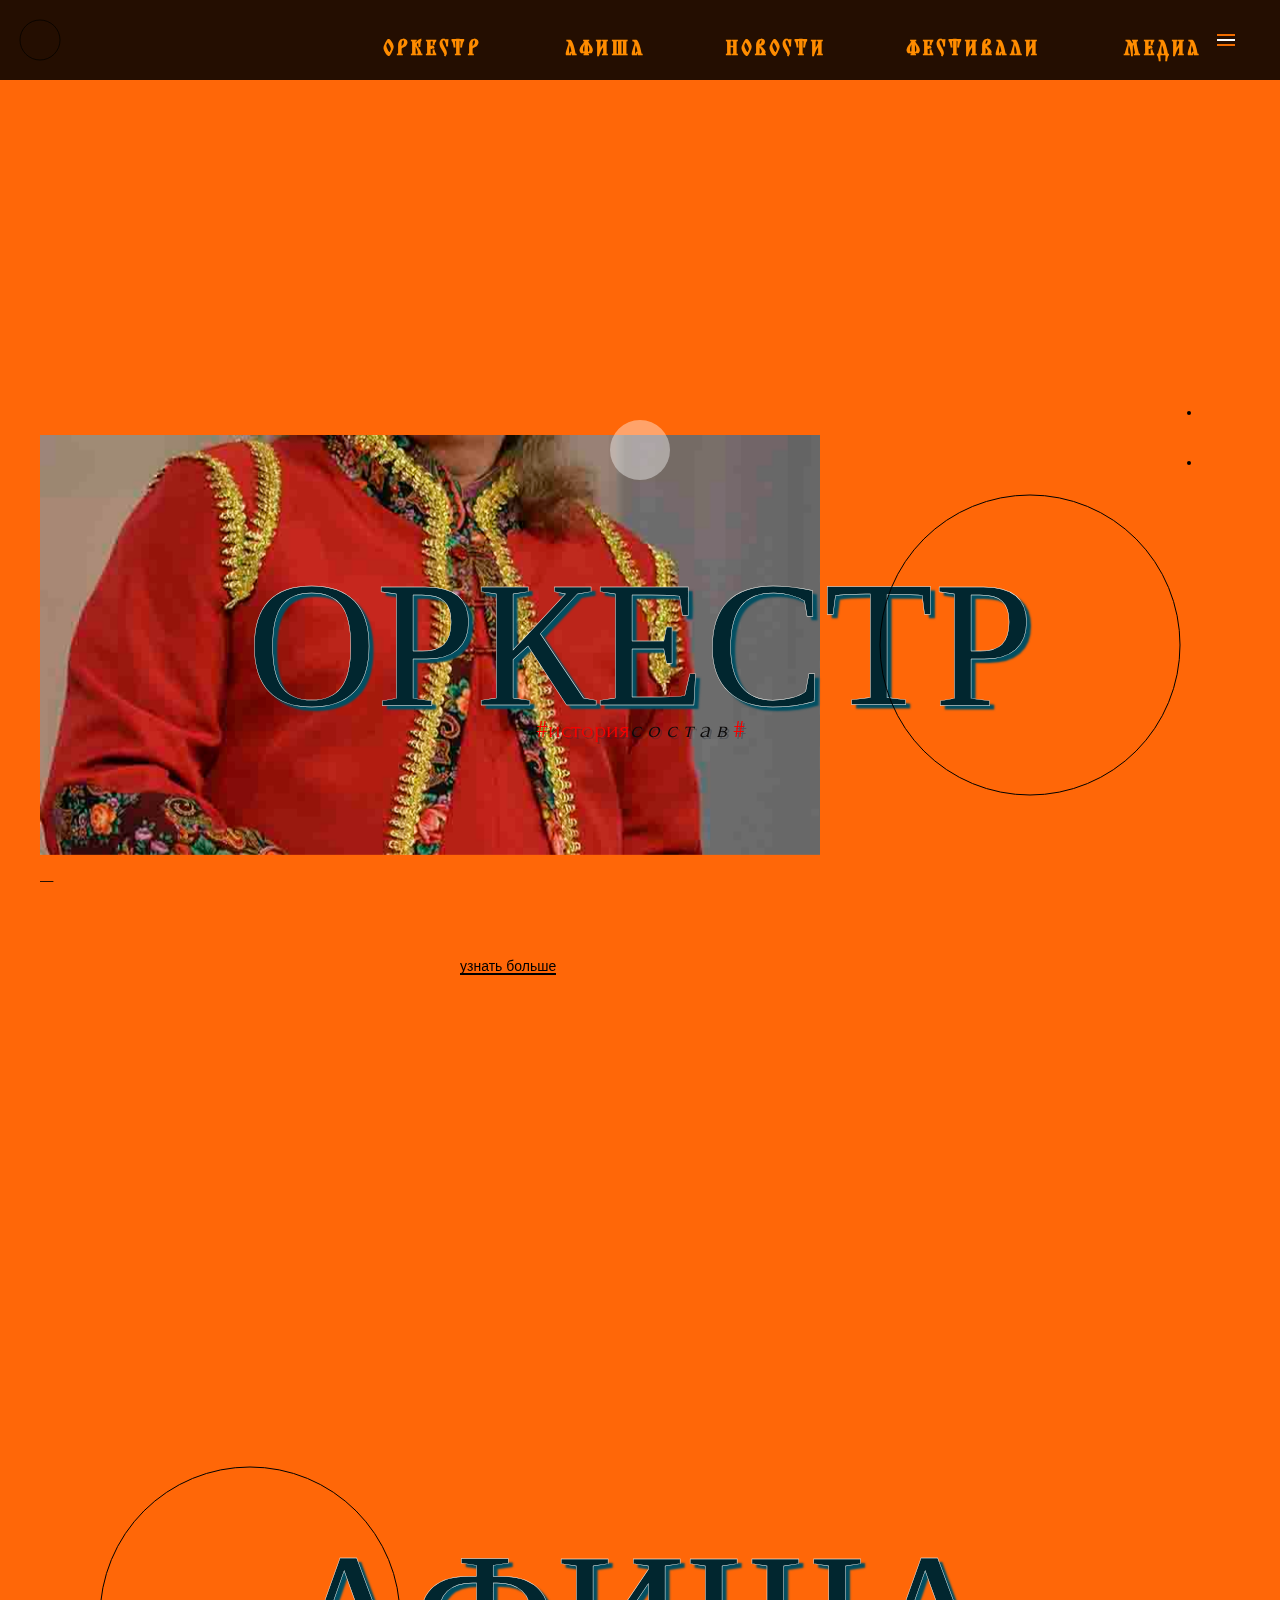
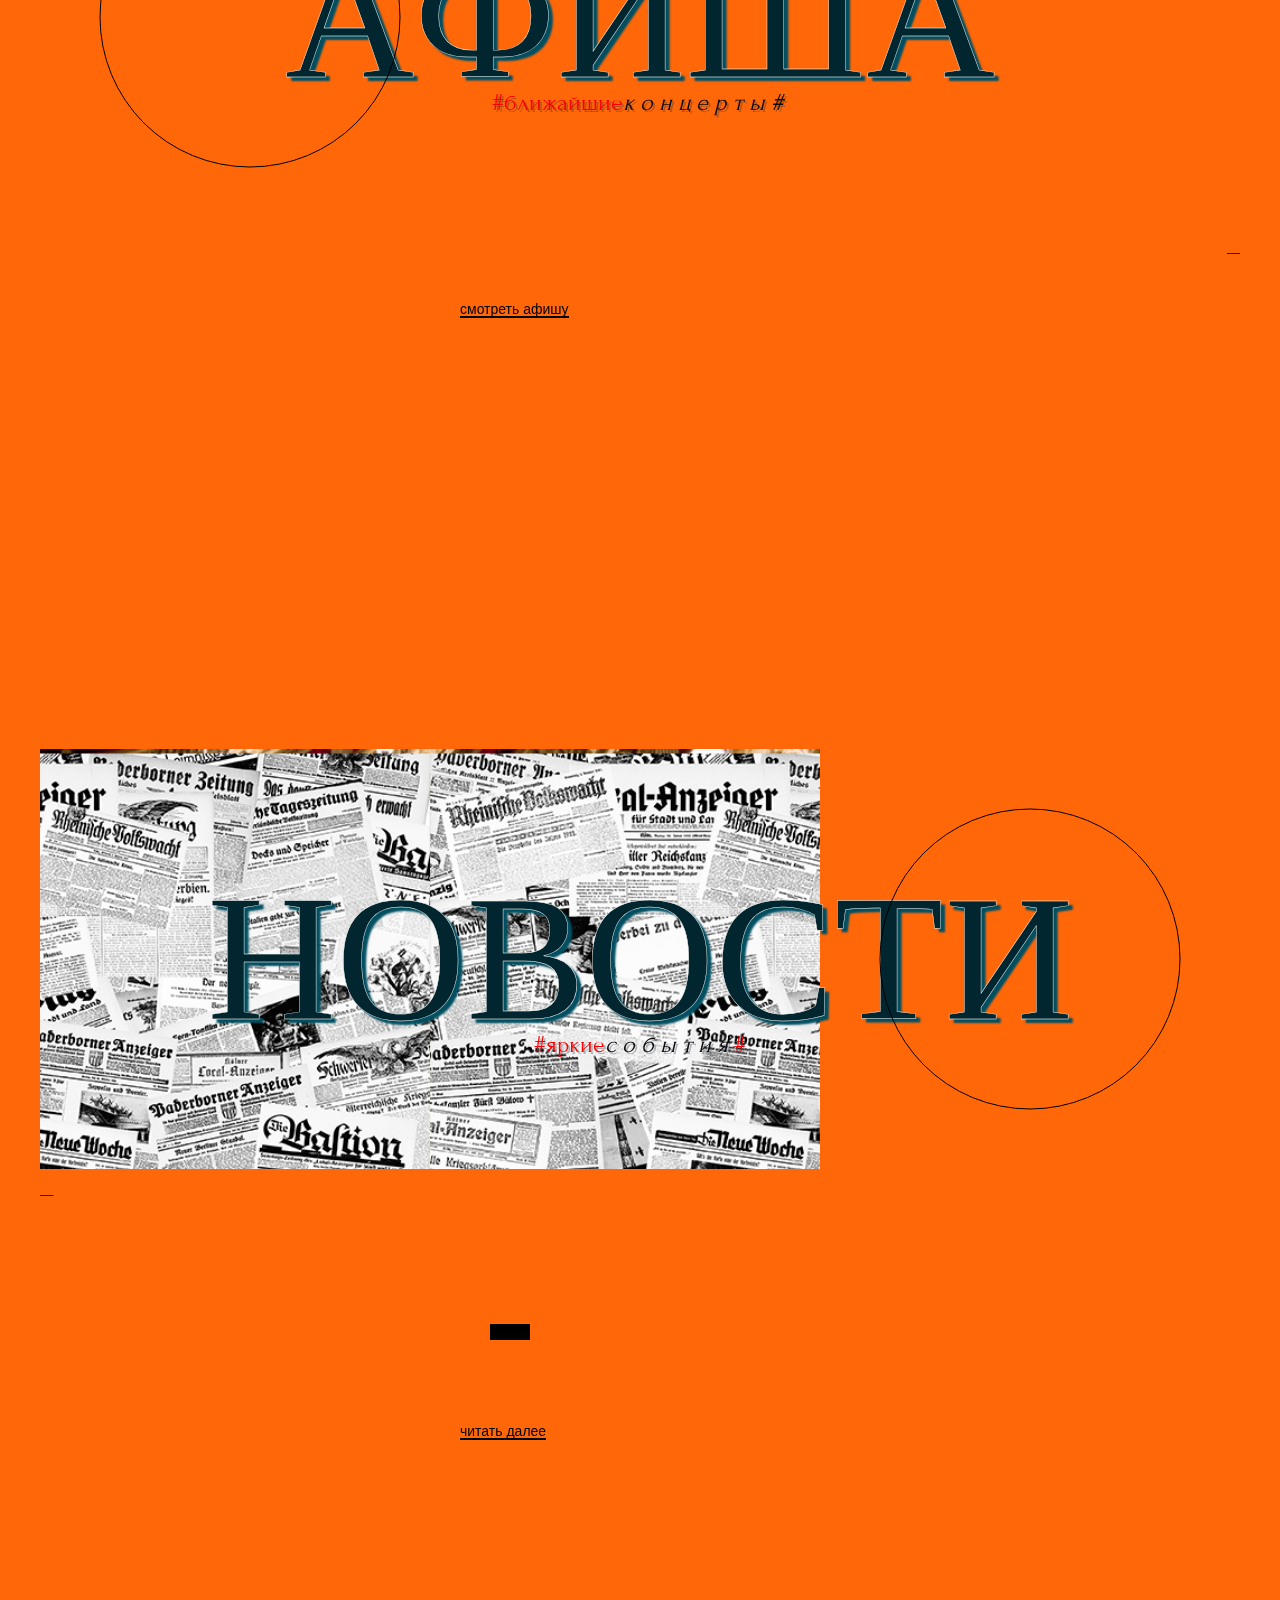
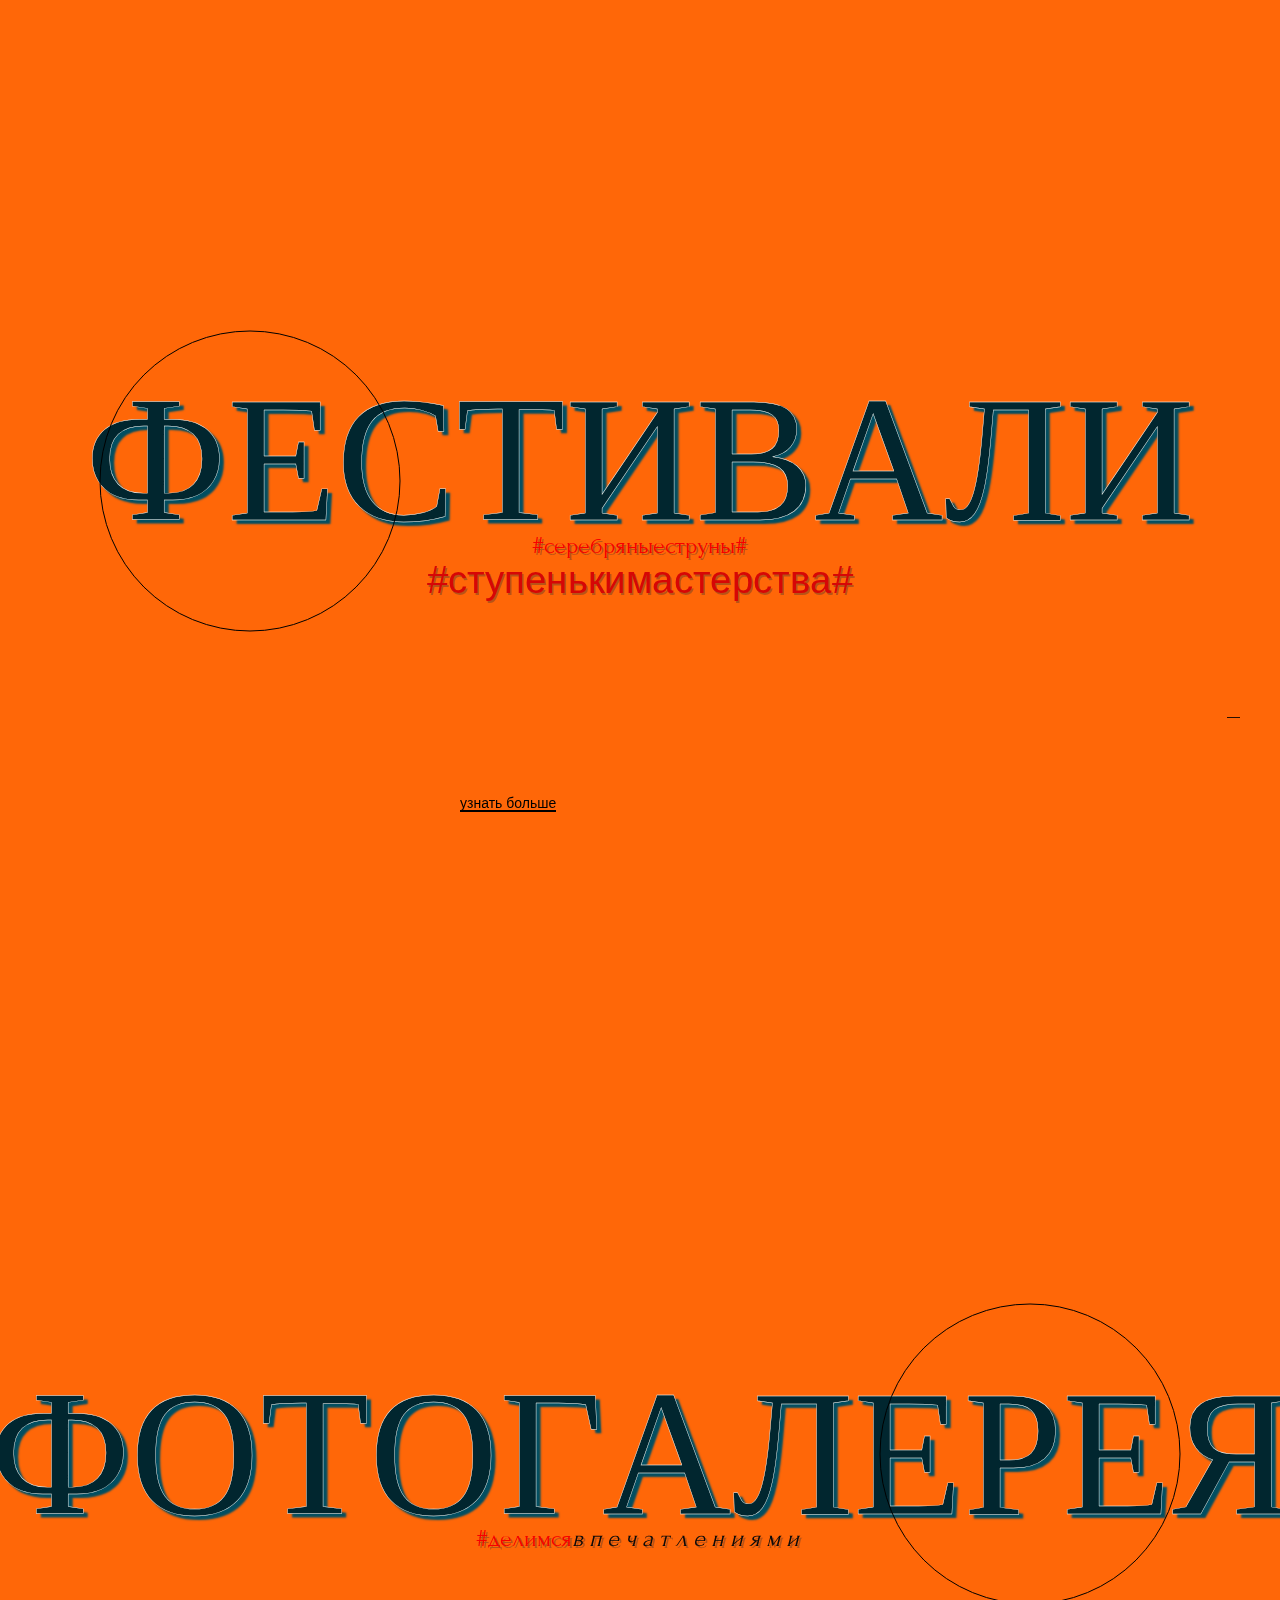
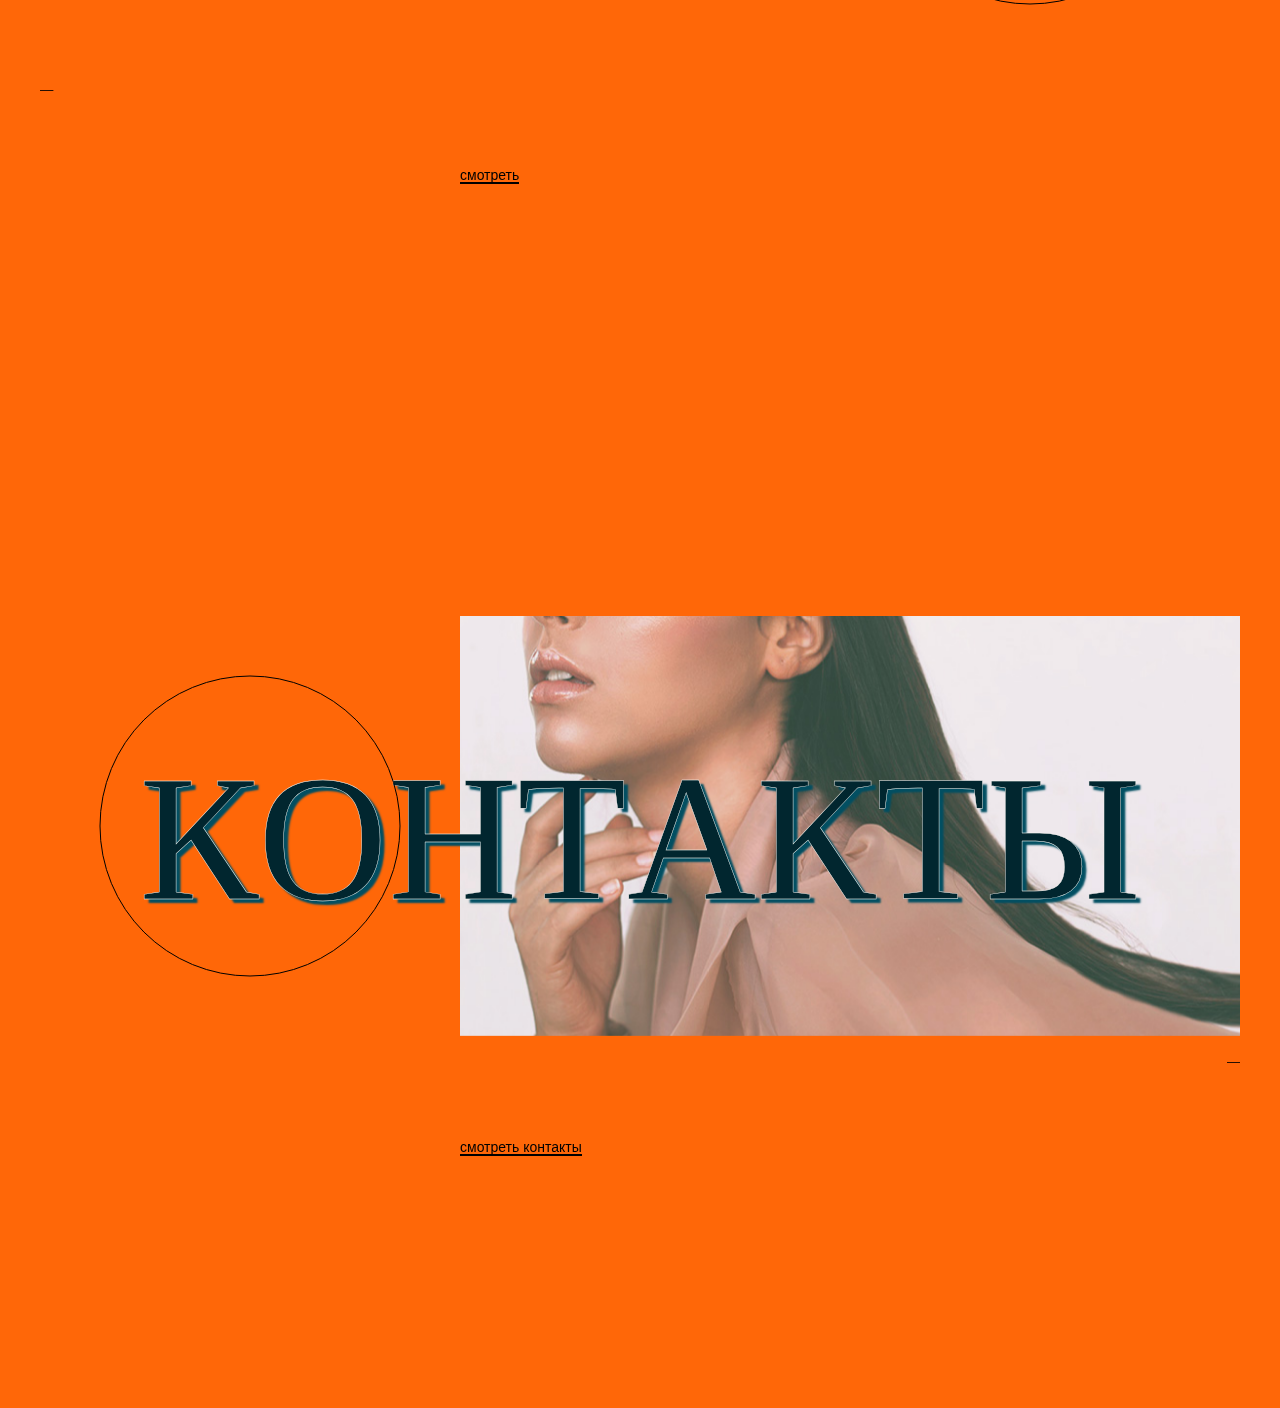
==== commit f32962fb: "Add files via upload" ====
--- a/index.html
+++ b/index.html
@@ -11,7 +11,6 @@
 		<link rel="stylesheet" href="https://use.typekit.net/ytb6dpl.css">
 		<link rel="stylesheet" type="text/css" href="css/index.df8e917f.css" />	
                   <link rel="stylesheet" href="css/gallery.css">
-	         <link rel="stylesheet" href="css/base.css"/>
 	         <link rel="stylesheet" href="css/skeleton.css"/>
 	         <link rel="stylesheet" href="css/font-awesome.css" />
 	         <link rel="stylesheet" href="css/retina.css"/>
@@ -19,9 +18,13 @@
 	         <link rel="stylesheet" href="css/owl.transitions.css"/>	
                    <link rel="stylesheet" href="css/bootstrap.min.css">
 	         <link rel="stylesheet" href="css/layout.css"/>
-
+	<link rel="stylesheet" href="css/2stylle (2).css">
+
+<link href="css/2style.css" rel="stylesheet" type="text/css" />
+	<link href="css/2animate.css" rel="stylesheet" type="text/css" media="all" />
 
     
+	         <link rel="stylesheet" href="css/base.css"/>
 
 
          <script src="https://ajax.googleapis.com/ajax/libs/webfont/1.6.26/webfont.js"></script>
@@ -33,26 +36,61 @@
          <script src="js/vendor/modernizr-2.6.2.min.js"></script>
 	</head>
 	<body class="loading">
-		<main> 	<nav class="">
-					<ul >
-                            <li><a href="#"><h3>О нас</h3></a> </li>
-                           <li> <a href="#"><h3>Фестивали</h3></a>
-                              
-                            </li>
-                            <li><a href="media.html"><h3>Медиа</h3></a></li>
-                             <li><a href="afisha.html"><h3>Афиша</h3></a></li>
-                            <li><a href="contact.html"><h3>Контакты</h3></a></li>
-                        </ul>  
-				</nav>
-			<div class="frame">
-				<div class="frame__title-wrap">
-					<h1 class="frame__title"><img src="images/logo.png" style="width: 8rem;" alt="">оркестр русских народных инструментов "ТУЛА"</h1>
-					<p class="frame__tagline"></p>
-				</div></div>
+
+
+		<main id="nav"> 
+                          <header  class="cd-header">
+		
+			         <div class="container-fluid">		
+				         <div class="twelve columns">	
+				         	<div class="logo-wrap">
+				         		<img src="images/logo.png" alt="">
+				         	</div>
+				         	     <a class="cd-primary-nav-trigger" href="#0">
+				         		<span class="cd-menu-text"></span>
+                                                               <span class="cd-menu-icon"></span>
+					              </a>
+				         </div>	
+			         </div>
+	                           <nav  id="contain"  class="fh5co-nav" role="navigation">
 			
+		                   	<div class="fh5co-top-menu menu-1 text-center">
+		                   		<ul>
+					                    <li class="has-dropdown"><a href="#1">Оркестр</a></li>
+		                   			<li><a href="#2">Афиша</a></liclass=>
+		                   			<li><a href="#3">Новости</a></liclass=>
+                                                                 <li class="has-dropdown"><a href="#4">Фестивали</a>	</li>
+		                   			 <li ><a href="#5">Медиа</a></li>					
+					                    <li><a href="#6">Контакты</a></li>
+				                  </ul>
+			                  </div>
 			
-			<section class="items">
-				<article class="item">
+	                            </nav>		
+				
+		     
+
+			<div class="cd-primary-nav">
+				<ul class="cd-scndr-nav">
+
+					<li class="cd-label"><a href="#1">Оркестр</a>	</li>
+					<li class="cd-label"><a href="#2">Афиша</a></li>
+					<li class="cd-label"><a href="#3">Новости</a></li>
+
+					<li class="cd-label"><a href="#4" >Фестивали</a></li>
+					<li class="cd-label"><a href="#5">Медиа</a></li>
+					
+					<li class="cd-label"><a href="#6">Контакты</a></li>
+					
+				</ul>	
+				
+								
+			</div>
+		
+
+
+			</header>
+			<section class="items" id="one">
+				<article class="item" id="1">
 					<div class="item__imgwrap">
 						<div class="item__img" style="background-image:url(img/1.jpg)"></div>
 					</div>
@@ -62,24 +100,76 @@
 						</svg>
 					</button>
 					<h2 class="heading heading--item">
-						<span data-splitting>НАШ <br>ОРКЕСТР</span>
-						<span data-splitting> история/ творческий состав</span>
+						<span data-splitting>ОРКЕСТР</span>
+						<span data-splitting>#история <i>состав</i># </span>
 					</h2>
 					<div class="item__meta">
 						<span class="item__meta-row"><span></span></span>
 						<span class="item__meta-row"><span> &mdash;</span></span>
-					</div>
-
-
-	
-					<div class="item__excerpt">
-						<p>Sometimes five Imprimaturs are seen together dialogue-wise in the piazza of one title-page, complimenting and ducking each to other with their shaven reverences, whether the author, who stands by in perplexity at the foot of his epistle, shall to the press or to the sponge.</p>
+
+					</div>
+
+	                                    <div class="item__excerpt">
+						<p><h></p>
+
 						<a class="item__excerpt-link" href="#content-1"><span>узнать больше</span></a>
 					</div>
-				</article>
-				<article class="item item--invert">
+	
+				</article>
+				<article class="item item--invert" id="2">
 					<div class="item__imgwrap">
 						<div class="item__img" style="background-image:url(img/2.jpg)"></div>
+					</div>
+				<button class="item__enter unbutton">
+						<svg class="item__enter-circle" vector-effect="non-scaling-stroke" width="800" height="800" viewBox="0 0 800 800">
+							<circle vector-effect="non-scaling-stroke" cx="400" cy="400" r="150"/>
+						</svg>
+					</button>
+					<h2 class="heading heading--item">
+						<span data-splitting>АФИША</span>
+                                            		<span data-splitting>#ближайшие<i>концерты#</i></span>
+				         </h2>
+					<div class="item__meta">
+						<span class="item__meta-row"><span></span></span>
+						<span class="item__meta-row"><span> &mdash;</span></span>
+					</div>
+    <div class="item__excerpt">
+	<div class="item__excerpt">
+                                             
+                                                      			<a class="item__excerpt-link" href="#content-2"><span>смотреть афишу</span></a>
+					</div>
+				
+				</article>
+				<article class="item" id="3">
+					<div class="item__imgwrap">
+						<div class="item__img" style="background-image:url(img/3.jpg)"></div>
+					</div>
+				<button class="item__enter unbutton">
+						<svg class="item__enter-circle" vector-effect="non-scaling-stroke" width="800" height="800" viewBox="0 0 800 800">
+							<circle vector-effect="non-scaling-stroke" cx="400" cy="400" r="150"/>
+						</svg>
+					</button>
+					<h2 class="heading heading--item">
+						<span data-splitting>НОВОСТИ</span>
+						<span data-splitting>#яркие<i>события</i> #</span>
+					</h2>
+					<div class="item__meta">
+						<span class="item__meta-row"><span></span></span>
+						<span class="item__meta-row"><span> &mdash;</span></span>
+					</div>
+					<div class="item__excerpt">
+                                             <div class="item__excerpt">
+                                                               <div class="tags-block">
+							<a href="#"><h4> </h4></a>
+							
+                                                              
+						</div></div>
+						<a class="item__excerpt-link" href="#content-3"><span>читать далее</span></a>
+					</div>
+				</article>
+				<article class="item item--invert" id="4">
+					<div class="item__imgwrap">
+						<div class="item__img" style="background-image:url(img/4.jpg)"></div>
 					</div>
 					<button class="item__enter unbutton">
 						<svg class="item__enter-circle" vector-effect="non-scaling-stroke" width="800" height="800" viewBox="0 0 800 800">
@@ -87,21 +177,24 @@
 						</svg>
 					</button>
 					<h2 class="heading heading--item">
-						<span data-splitting>АФИША</span>
-                                            		<span data-splitting>ближайшие концерты</span>
-				         </h2>
+						<span data-splitting>ФЕСТИВАЛИ</span>
+					<span data-splitting>#серебряные струны#</span>
+					<span data-splitting style="font-size: 3vw;">#ступеньки мастерства#</span>
+
+
+					</h2>
 					<div class="item__meta">
-						<span class="item__meta-row"><span></span></span>
-						<span class="item__meta-row"><span> &mdash;</span></span>
+						<span class="item__meta-row"><span></span>
+						<span class="item__meta-row"><span> &mdash; </span>
 					</div>
 					<div class="item__excerpt">
 						<p></p>
-						<a class="item__excerpt-link" href="#content-2"><span>узнать больше</span></a>
-					</div>
-				</article>
-				<article class="item">
+						<a class="item__excerpt-link" href="#content-4"><span>узнать больше</span></a>
+					</div>
+				</article>
+				<article class="item" id="5">
 					<div class="item__imgwrap">
-						<div class="item__img" style="background-image:url(img/3.jpg)"></div>
+						<div class="item__img" style="background-image:url(img/5.jpg)"></div>
 					</div>
 					<button class="item__enter unbutton">
 						<svg class="item__enter-circle" vector-effect="non-scaling-stroke" width="800" height="800" viewBox="0 0 800 800">
@@ -109,54 +202,8 @@
 						</svg>
 					</button>
 					<h2 class="heading heading--item">
-						<span data-splitting>НОВОСТИ</span>
-						<span data-splitting>яркие события</span>
-					</h2>
-					<div class="item__meta">
-						<span class="item__meta-row"><span></span></span>
-						<span class="item__meta-row"><span> &mdash;</span></span>
-					</div>
-					<div class="item__excerpt">
-						<p></p>
-						<a class="item__excerpt-link" href="#content-3"><span>узнать больше</span></a>
-					</div>
-				</article>
-				<article class="item item--invert">
-					<div class="item__imgwrap">
-						<div class="item__img" style="background-image:url(img/4.jpg)"></div>
-					</div>
-					<button class="item__enter unbutton">
-						<svg class="item__enter-circle" vector-effect="non-scaling-stroke" width="800" height="800" viewBox="0 0 800 800">
-							<circle vector-effect="non-scaling-stroke" cx="400" cy="400" r="150"/>
-						</svg>
-					</button>
-					<h2 class="heading heading--item">
-						<span data-splitting>ФЕСТИВАЛИ</span>
-					<span data-splitting>"Серебряные струны"/"Ступеньки мастерства"</span>
-
-
-					</h2>
-					<div class="item__meta">
-						<span class="item__meta-row"><span></span>
-						<span class="item__meta-row"><span> &mdash; </span>
-					</div>
-					<div class="item__excerpt">
-						<p></p>
-						<a class="item__excerpt-link" href="#content-4"><span>узнать больше</span></a>
-					</div>
-				</article>
-				<article class="item">
-					<div class="item__imgwrap">
-						<div class="item__img" style="background-image:url(img/5.jpg)"></div>
-					</div>
-					<button class="item__enter unbutton">
-						<svg class="item__enter-circle" vector-effect="non-scaling-stroke" width="800" height="800" viewBox="0 0 800 800">
-							<circle vector-effect="non-scaling-stroke" cx="400" cy="400" r="150"/>
-						</svg>
-					</button>
-					<h2 class="heading heading--item">
 						<span data-splitting>ФОТОГАЛЕРЕЯ</span>
-						<span data-splitting>делимся впечатлениями</span>
+						<span data-splitting>#делимся <i>впечатлениями</i></span>
 					</h2>
 					<div class="item__meta">
 						<span class="item__meta-row"><span><span></span>
@@ -167,7 +214,7 @@
 						<a class="item__excerpt-link" href="#content-5"><span>смотреть</span></a>
 					</div>
 				</article>
-				<article class="item item--invert">
+				<article class="item item--invert" id="6">
 					<div class="item__imgwrap">
 						<div class="item__img" style="background-image:url(img/6.jpg)"></div>
 					</div>
@@ -649,13 +696,41 @@
 				<article class="content__article content__article--invert" id="content-2">
 					<h2 class="heading heading--item">
 						<span data-splitting>АФИША</span>
-                                            		<span data-splitting>ближайшие концерты</span>
+                                            		<span data-splitting></span>
 				         </h2>
+
+                                   
+
+                                         
 					<div class="content__text">
-						<p>Sometimes five Imprimaturs are seen together dialogue-wise in the piazza of one title-page, complimenting and ducking each to other with their shaven reverences, whether the author, who stands by in perplexity at the foot of his epistle, shall to the press or to the sponge. These are the pretty responsories, these are the dear antiphonies, that so bewitched of late our prelates and their chaplains with the goodly echo they made; and besotted us to the gay imitation of a lordly Imprimatur, one from Lambeth House, another from the west end of Paul's. </p><p>So apishly Romanizing, that the word of command still was set down in Latin; as if the learned grammatical pen that wrote it would cast no ink without Latin; or perhaps, as they thought, because no vulgar tongue was worthy to express the pure conceit of an Imprimatur, but rather, as I hope, for that our English, the language of men ever famous and foremost in the achievements of liberty, will not easily find servile letters enow to spell such a dictatory presumption English.</p>
-						<img src="img/2.jpg" alt="Some image"/>
-						<p>They are not skilful considerers of human things, who imagine to remove sin by removing the matter of sin; for, besides that it is a huge heap increasing under the very act of diminishing, though some part of it may for a time be withdrawn from some persons, it cannot from all, in such a universal thing as books are; and when this is done, yet the sin remains entire. Though ye take from a covetous man all his treasure, he has yet one jewel left, ye cannot bereave him of his covetousness.</p><p> Banish all objects of lust, shut up all youth into the severest discipline that can be exercised in any hermitage, ye cannot make them chaste, that came not hither so; such great care and wisdom is required to the right managing of this point. Suppose we could expel sin by this means; look how much we thus expel of sin, so much we expel of virtue: for the matter of them both is the same; remove that, and ye remove them both alike.</p>
-					</div>
+						<img src="images/blog/11.jpg" alt="Some image"/>
+                                                      <div class="header-text">
+						<h2>ВОЛШЕБНОЕ КОЛЬЦО</h2>
+					</div>
+					     <div class="tags-block">
+							<a href="#"><h4> 07 февраля 2023, Вт , 11:00</h4></a>
+							<a href="#"><h5></h5></a>
+							<a href="#"><h4> Концертный зал филармонии</h4></a>
+							<a href="#"><h4> 
+                                                                          Музыкальный спектакль по мотивам сказки Бориса Шергина</h4></a>
+							<a href="#" class="autor-link"><h4>
+                                                                          Рассказчики: Татьяна Тимошенкова, Кирилл Тутаев</h4></a>
+					</div>
+					
+							<p>Музыкальный спектакль «Волшебное кольцо» создан по мотивам сказки замечательного русского писателя-сказочника Б.В. Шергина, в которой с большой любовью сохранен своеобразный язык рассказчиков народных сказок севера России.
+
+Музыкальная сказка «Волшебное кольцо» рассказывает историю Ивана, который благодаря своей доброте, смог многого добиться. Вместо того, чтобы купить хлеб, он спас кошку Машку и собачку Жужу, змею Скарапею и прекрасную королевну, получив от её отца в подарок волшебное кольцо. Иван строил чудесные дворцы и разбивал волшебные сады с помощью колечка, но, однажды его постигла беда. Вот тогда Ивану на помощь пришли все те, к кому и он не оставался равнодушным в беде.
+
+Перед представлением в фойе филармонии будут работать познавательные зоны для детей.Музыкальный спектакль «Волшебное кольцо» создан по мотивам сказки замечательного русского писателя-сказочника Б.В. Шергина, в которой с большой любовью сохранен своеобразный язык рассказчиков народных сказок севера России.
+
+Музыкальная сказка «Волшебное кольцо» рассказывает историю Ивана, который благодаря своей доброте, смог многого добиться. Вместо того, чтобы купить хлеб, он спас кошку Машку и собачку Жужу, змею Скарапею и прекрасную королевну, получив от её отца в подарок волшебное кольцо. Иван строил чудесные дворцы и разбивал волшебные сады с помощью колечка, но, однажды его постигла беда. Вот тогда Ивану на помощь пришли все те, к кому и он не оставался равнодушным в беде.
+
+Перед представлением в фойе филармонии будут работать познавательные зоны для детей.</p></div></div>
+					<div class="small-text"></div> 
+				</div> <!-- cd-item-info -->
+			</div> <!-- cd-single-item -->
+		
+		</div>	
 				</article>
 				<article class="content__article" id="content-3">
 					<h2 class="heading heading--item">
@@ -663,9 +738,21 @@
 						<span data-splitting>яркие события</span>
 					</h2>
 					<div class="content__text">
-						<p>Sometimes five Imprimaturs are seen together dialogue-wise in the piazza of one title-page, complimenting and ducking each to other with their shaven reverences, whether the author, who stands by in perplexity at the foot of his epistle, shall to the press or to the sponge. These are the pretty responsories, these are the dear antiphonies, that so bewitched of late our prelates and their chaplains with the goodly echo they made.</p><p> And besotted us to the gay imitation of a lordly Imprimatur, one from Lambeth House, another from the west end of Paul's; so apishly Romanizing, that the word of command still was set down in Latin; as if the learned grammatical pen that wrote it would cast no ink without Latin; or perhaps, as they thought, because no vulgar tongue was worthy to express the pure conceit of an Imprimatur, but rather, as I hope, for that our English, the language of men ever famous and foremost in the achievements of liberty, will not easily find servile letters enow to spell such a dictatory presumption English.</p>
-						<img src="img/3.jpg" alt="Some image"/>
-						<p>Nay, which is more lamentable, if the work of any deceased author, though never so famous in his lifetime and even to this day, come to their hands for licence to be printed, or reprinted, if there be found in his book one sentence of a venturous edge, uttered in the height of zeal (and who knows whether it might not be the dictate of a divine spirit?). </p><p>Yet not suiting with every low decrepit humour of their own, though it were Knox himself, the reformer of a kingdom, that spake it, they will not pardon him their dash: the sense of that great man shall to all posterity be lost, for the fearfulness or the presumptuous rashness of a perfunctory licenser. And to what an author this violence hath been lately done, and in what book of greatest consequence to be faithfully published, I could now instance, but shall forbear till a more convenient season.</p>
+						<p>В субботу, 10 декабря, Концертный зал филармонии вновь наполнился уникальным звучанием «Серебряных струн» – VII Всероссийского фестиваля дирижёров и солистов профессиональных оркестров народных инструментов.
+Это традиционный фестиваль Тульской областной филармонии, ставший продолжением одноименной концертной программы победителя всероссийских конкурсов оркестра русских народных инструментов «Тула»,
+ которую коллектив дарит своим слушателям с 2011 года. </p>
+                                                     <p>Идея создания проекта принадлежит лауреату премии главы муниципального образования г. Тула «За вклад в развитие культуры и искусства «Признание», художественному руководителю и главному дирижеру оркестра «Тула» Владимиру Аленичеву, 
+                                                      художественному руководителю фестиваля «Серебряные струны». </p>
+<p>Фестиваль «Серебряные струны» состоялся при поддержке регионального министерства культуры. С приветственным словом к участникам, гостям и зрителям обратилась директор Тульской областной филармонии Елена Руднева. Она отметила: «символично, что в Год культурного наследия народов России фестиваль «Серебряные струны» стал подлинным праздником народного исполнительского искусства, благодаря творческим и дружеским связям оркестра «Тула» с музыкантами по всей России, вновь собравшим на своей площадке высокопрофессиональных артистов».
+Фестиваль от года к году развивается, на данный момент «Серебряные струны» – одно из самых значимых мероприятий не только тульского региона, но и всей России.
+ В этом году в программе фестиваля приняли участие, продемонстрировав публике свой талант и исполнительское мастерство, солисты и дирижеры из Москвы, Санкт-Петербурга,
+ Белгорода, Волгограда, Калуги, Краснодара, Курска, Липецка, Петрозаводска, Тулы, Ярославля.</p>
+                                                       <p>     Из года в год программа фестиваля наполняется новыми значимыми смыслами, становится все насыщеннее и интереснее. В этом году фестивальный концерт в двух отделениях стал особенно ярким, словно узоры народной росписи, которыми были украшены костюмы многих исполнителей. Прозвучали авторские и народные произведения различной жанровой и стилистической направленности (увертюра, частушка, старинный романс, наигрыш, вариации, джазовая композиция, песня, фантазия, фрагменты сюиты, инструментального концерта). Особым подарком слушателям стало то, что отдельные произведения фестивальной программы были исполнены их авторами – композиторами Константином Шахановым и Владимиром Ивановым. Каждое из произведений, звучавших на фестивале, неизменно вызывало эмоциональный отклик и продолжительные аплодисменты в зале. 
+Постоянные участники фестиваля: дирижеры Виктор Акулович, Олег Федянин, Владимир Аленичев, Игорь Тонин, Владимир Шкуровский, Алексей Чугаев, Евгений Алешников, Анатолий Винокур; вокалисты Сергей Зыков, Наталья Долгалёва, Евгения Топчий, Наталья Николаева; балалаечники Игорь Сенин, Мария Бударина;  домристка Кристина Шарабидзе; аккордеонист Юрий Горобец, гармонист Павел Уханов; композитор, исполнитель на жалейке Константин Шаханов, а также группа «ГармоньDrive» (руководитель Павел Уханов).
+Впервые приняли участие в фестивале дирижеры Анатолий Цеп, Павел Горбунов, аккордеонистка Наталья Красюкова, гитарист Максим Захаров, композитор и балалаечник Владимир Иванов.
+Под зрительские овации гала-концерт VII Всероссийского фестиваля дирижёров и солистов профессиональных оркестров народных инструментов «Серебряные струны» завершился церемонией награждения его участников.  
+В заключение фестивальной программы лауреат премии Правительства РФ в области культуры, заслуженный работник культуры РФ Анатолий Цеп поблагодарил всех ее участников за высочайшее мастерство, и в особенности оркестр «Тула», который «сумел справиться со сложнейшей виртуозной программой, проявив себя просто блестяще». По мнению Анатолия Цепа, этот коллектив в настоящее время входит в число лучших оркестров России «во многом благодаря мастерству его руководителя, дирижера Владимира Аленичева, который сумел добиться высочайшего уровня в звуке».
+Очередной фестивальный марафон «Серебряных струн» завершился, чтобы вновь продолжиться в будущем сезоне.</p>
 					</div>
 				</article>
 				<article class="content__article content__article--invert" id="content-4">
@@ -676,10 +763,7 @@
 
 					</h2>
 					<div class="content__text">	
-						<p>Sometimes five Imprimaturs are seen together dialogue-wise in the piazza of one title-page, complimenting and ducking each to other with their shaven reverences, whether the author, who stands by in perplexity at the foot of his epistle, shall to the press or to the sponge. These are the pretty responsories, these are the dear antiphonies, that so bewitched of late our prelates and their chaplains with the goodly echo they made; and besotted us to the gay imitation of a lordly Imprimatur, one from Lambeth House, another from the west end of Paul's. </p><p>So apishly Romanizing, that the word of command still was set down in Latin; as if the learned grammatical pen that wrote it would cast no ink without Latin; or perhaps, as they thought, because no vulgar tongue was worthy to express the pure conceit of an Imprimatur, but rather, as I hope, for that our English, the language of men ever famous and foremost in the achievements of liberty, will not easily find servile letters enow to spell such a dictatory presumption English.</p>
-						<img src="img/4.jpg" alt="Some image"/>
-						<p>And it is a particular disesteem of every knowing person alive, and most injurious to the written labours and monuments of the dead, so to me it seems an undervaluing and vilifying of the whole nation. I cannot set so light by all the invention, the art, the wit, the grave and solid judgment which is in England, as that it can be comprehended in any twenty capacities how good soever, much less that it should not pass except their superintendence be over it, except it be sifted and strained with their strainers, that it should be uncurrent without their manual stamp. </p><p>Truth and understanding are not such wares as to be monopolized and traded in by tickets and statutes and standards. We must not think to make a staple commodity of all the knowledge in the land, to mark and licence it like our broadcloth and our woolpacks. What is it but a servitude like that imposed by the Philistines, not to be allowed the sharpening of our own axes and coulters, but we must repair from all quarters to twenty licensing forges? </p><p>Had anyone written and divulged erroneous things and scandalous to honest life, misusing and forfeiting the esteem had of his reason among men, if after conviction this only censure were adjudged him that he should never henceforth write but what were first examined by an appointed officer, whose hand should be annexed to pass his credit for him that now he might be safely read; it could not be apprehended less than a disgraceful punishment. Whence to include the whole nation, and those that never yet thus offended, under such a diffident and suspectful prohibition, may plainly be understood what a disparagement it is. So much the more, whenas debtors and delinquents may walk abroad without a keeper, but unoffensive books must not stir forth without a visible jailer in their title.</p>
-					</div>
+						<p></p>
 				</article>
 				<article class="content__article " id="content-5">
 					<h2 class="heading heading--item">
@@ -788,7 +872,16 @@
 <script src="js/index.6d569464.js"></script>
         <!-- custom scripts -->
         <script src="js/plugins.js"></script>
-        <script src="js/main.js"></script>     
+        <script src="js/main.js"></script>   
+ <script src="js/script (2).js" ></script>
+
+	<script src="js/jquery.easing.1.3.js"></script>
+	<!-- Bootstrap -->
+	<script src="js/bootstrap.min.js"></script>
+	<!-- Waypoints -->
+	<script src="js/jquery.waypoints.min.js"></script>
+	<!-- Main -->
+	<script src="js/main.js"></script>
 
 
 	</body>
--- a/css/gallery.css
+++ b/css/gallery.css
@@ -135,4 +135,4 @@
         #spotlight.only-this-gallery.show{
             clip-path: circle(100% at center);
             transition: clip-path 0.65s ease 0.15s;
-        }+        }
--- a/css/layout.css
+++ b/css/layout.css
@@ -12,15 +12,13 @@
     visibility: hidden;
 }
 #royal_preloader {
-    font-family: 'Pelagy';
+    font-family: Arial;
     font-size: 12px;
     visibility: visible;
     position: fixed;
     top: 0px;
     right: 0px;
     bottom: 0px;
-    background-color: #000000;
-
     left: 0px;
     z-index: 9999999999;
     -webkit-transition: opacity 0.2s linear 0.8s;
@@ -237,6 +235,1367 @@
 -------------------------------- */
 
 
+.cd-header {
+  position: absolute;
+  padding-top:5px;
+  top: 0;
+  left: 0;
+  background: rgba(0, 0, 0, 0.85);
+  height: 50px;
+  width: 100%;
+  z-index: 3000;
+  box-shadow: 0 1px 2px rgba(0, 0, 0, 0.3);
+  -webkit-font-smoothing: antialiased;
+  -moz-osx-font-smoothing: grayscale;
+}
+@media only screen and (min-width: 768px) {
+  .cd-header {
+    height: 80px;
+  background: rgba(0, 0, 0, 0.86);
+    box-shadow: none;
+  }
+}
+@media only screen and (min-width: 1170px) {
+  .cd-header {
+    -webkit-transition: background-color 0.3s;
+    -moz-transition: background-color 0.3s;
+    transition: background-color 0.3s;
+    /* Force Hardware Acceleration in WebKit */
+    -webkit-transform: translate3d(0, 0, 0);
+    -moz-transform: translate3d(0, 0, 0);
+    -ms-transform: translate3d(0, 0, 0);
+    -o-transform: translate3d(0, 0, 0);
+    transform: translate3d(0, 0, 0);
+    -webkit-backface-visibility: hidden;
+    backface-visibility: hidden;
+  }
+  .cd-header.is-fixed {
+    /* when the user scrolls down, we hide the header right above the viewport */
+    position: fixed;
+    top: -80px;
+    background-color: rgba(0, 0, 0, 0.86);
+    -webkit-transition: -webkit-transform 0.3s;
+    -moz-transition: -moz-transform 0.3s;
+    transition: transform 0.3s;
+  }
+  .cd-header.is-visible {
+    /* if the user changes the scrolling direction, we show the header */
+	padding-top:5px;
+    -webkit-transform: translate3d(0, 100%, 0);
+    -moz-transform: translate3d(0, 100%, 0);
+    -ms-transform: translate3d(0, 100%, 0);
+    -o-transform: translate3d(0, 100%, 0);
+    transform: translate3d(0, 100%, 0);
+  }
+  .cd-header.menu-is-open {
+    /* add a background color to the header when the navigation is open */
+    background-color: rgba(0, 0, 0, 0);
+  }
+}
+
+
+@media only screen and (min-width: 768px) {
+  .cd-secondary-nav {
+    display: block;
+  }
+}
+
+.cd-primary-nav-trigger {
+  position: absolute;
+  right: 0;
+  top: 0;
+  height: 100%;
+  width: 50px;
+}
+.cd-primary-nav-trigger .cd-menu-text {
+  color: #fff;
+  text-transform: uppercase;
+  font-weight: 700;
+  /* hide the text on small devices */
+  display: none;
+}
+.cd-primary-nav-trigger .cd-menu-icon {
+  /* this span is the central line of the menu icon */
+  display: inline-block;
+  position: absolute;
+  left: 50%;
+  top: 50%;
+  bottom: auto;
+  right: auto;
+  -webkit-transform: translateX(-50%) translateY(-50%);
+  -moz-transform: translateX(-50%) translateY(-50%);
+  -ms-transform: translateX(-50%) translateY(-50%);
+  -o-transform: translateX(-50%) translateY(-50%);
+  transform: translateX(-50%) translateY(-50%);
+  width: 18px;
+  height: 2px;
+  background-color: #fff;
+  -webkit-transition: background-color 0.3s;
+  -moz-transition: background-color 0.3s;
+  transition: background-color 0.3s;
+  /* these are the upper and lower lines in the menu icon */
+}
+.cd-primary-nav-trigger .cd-menu-icon::before, .cd-primary-nav-trigger .cd-menu-icon:after {
+  content: '';
+  width: 100%;
+  height: 100%;
+  position: absolute;
+  background-color:  rgb(240, 108, 0);
+  right: 0;
+  -webkit-transition: -webkit-transform .3s, top .3s, background-color 0s;
+  -moz-transition: -moz-transform .3s, top .3s, background-color 0s;
+  transition: transform .3s, top .3s, background-color 0s;
+}
+.cd-primary-nav-trigger .cd-menu-icon::before {
+  top: -5px;
+}
+.cd-primary-nav-trigger .cd-menu-icon::after {
+  top: 5px;
+}
+.cd-primary-nav-trigger .cd-menu-icon.is-clicked {
+  background-color: rgb(255, 255, 255);
+}
+.cd-primary-nav-trigger .cd-menu-icon.is-clicked::before, .cd-primary-nav-trigger .cd-menu-icon.is-clicked::after {
+  background-color:  #fff;
+}
+.cd-primary-nav-trigger .cd-menu-icon.is-clicked::before {
+  top: 0;
+  -webkit-transform: rotate(135deg);
+  -moz-transform: rotate(135deg);
+  -ms-transform: rotate(135deg);
+  -o-transform: rotate(135deg);
+  transform: rotate(135deg);
+}
+.cd-primary-nav-trigger .cd-menu-icon.is-clicked::after {
+  top: 0;
+  -webkit-transform: rotate(225deg);
+  -moz-transform: rotate(225deg);
+  -ms-transform: rotate(225deg);
+  -o-transform: rotate(225deg);
+  transform: rotate(225deg);
+}
+@media only screen and (min-width: 768px) {
+  .cd-primary-nav-trigger {
+    width: 100px;
+    padding-left: 1em;
+    background-color: transparent;
+    height: 30px;
+    line-height: 30px;
+    right: 2.2em;
+    top: 50%;
+    bottom: auto;
+    -webkit-transform: translateY(-50%);
+    -moz-transform: translateY(-50%);
+    -ms-transform: translateY(-50%);
+    -o-transform: translateY(-50%);
+    transform: translateY(-50%);
+  }
+  .cd-primary-nav-trigger .cd-menu-text {
+    display: inline-block;
+  }
+  .cd-primary-nav-trigger .cd-menu-icon {
+    left: auto;
+    right: 1em;
+    -webkit-transform: translateX(0) translateY(-50%);
+    -moz-transform: translateX(0) translateY(-50%);
+    -ms-transform: translateX(0) translateY(-50%);
+    -o-transform: translateX(0) translateY(-50%);
+    transform: translateX(0) translateY(-50%);
+  }
+}
+
+.cd-primary-nav {
+  /* by default it's hidden - on top of the viewport */
+  position: fixed;
+  left: 0;
+  top: 0;
+  height: 100%;
+  width: 100%;
+  z-index: 2000;
+  text-align: center;
+  -webkit-backface-visibility: hidden;
+  backface-visibility: hidden;
+  overflow: auto;
+  /* this fixes the buggy scrolling on webkit browsers - mobile devices only - when overflow property is applied */
+  -webkit-overflow-scrolling: touch;
+  -webkit-transform: translateY(-100%);
+  -moz-transform: translateY(-100%);
+  -ms-transform: translateY(-100%);
+  -o-transform: translateY(-100%);
+  transform: translateY(-100%);
+  -webkit-transition-property: -webkit-transform;
+  -moz-transition-property: -moz-transform;
+  transition-property: transform;
+  -webkit-transition-duration: 0.4s;
+  -moz-transition-duration: 0.4s;
+  transition-duration: 0.4s;
+}
+.cd-primary-nav ul.cd-scndr-nav{
+	position:absolute;
+	top: 50%;
+	width:100%;
+	max-width:300px;
+	left:50%;
+	margin-left:-150px;
+	-webkit-transform: translateY(-55%);
+	-moz-transform: translateY(-55%);
+	-ms-transform: translateY(-55%);
+	-o-transform: translateY(-55%);
+	transform: translateY(-55%);
+}
+@media only screen and (max-width: 300px) {
+.cd-primary-nav ul.cd-scndr-nav{
+	left:0;
+	margin-left:0;
+}
+}
+
+.cd-primary-nav li {
+  font-size: 11px;
+  font-weight: 700;
+  -webkit-font-smoothing: antialiased;
+  -moz-osx-font-smoothing: grayscale;
+    -webkit-transition: all 300ms linear;
+    -moz-transition: all 300ms linear;
+    -o-transition: all 300ms linear;
+    -ms-transition: all 300ms linear;
+    transition: all 300ms linear; 
+}
+.cd-primary-nav a {
+  display: inline-block;
+    text-transform: uppercase;
+  padding: .45em 0.7em;
+  letter-spacing:5px;
+  color:#fff;
+  -webkit-transition: background 0.3s, color 0.3s;
+  -moz-transition: background 0.3s, color 0.3s;
+  transition: background 0.3s, color 0.3s;
+}
+.no-touch .cd-primary-nav a:hover {
+	color:#fff;
+}
+.cd-primary-nav .cd-label {
+  color: #fff;
+  text-transform: uppercase;
+  font-weight: 700;
+  font-size: 24px;
+    -webkit-transition: all 300ms linear;
+    -moz-transition: all 300ms linear;
+    -o-transition: all 300ms linear;
+    -ms-transition: all 300ms linear;
+    transition: all 300ms linear; 
+}
+.cd-primary-nav.is-visible {
+  -webkit-transform: translateY(0);
+  -moz-transform: translateY(0);
+  -ms-transform: translateY(0);
+  -o-transform: translateY(0);
+  transform: translateY(0);
+    -webkit-transition: all 300ms linear;
+    -moz-transition: all 300ms linear;
+    -o-transition: all 300ms linear;
+    -ms-transition: all 300ms linear;
+    transition: all 300ms linear; 
+}
+@media only screen and (min-width: 1170px) {
+  .cd-primary-nav li {
+    font-size: 11px;
+  }
+}
+
+.cd-primary-nav a:hover,
+.list-social-nav li.icon-soc-nav a:hover{
+	opacity:.8;
+}
+
+.cd-main-content {
+}
+.cd-main-content p {
+}
+@media only screen and (min-width: 1170px) {
+  .cd-main-content p {
+  }
+}
+.cd-label ul{
+	overflow: hidden;
+	max-height: 0;
+	transition:all 0.7s ease 0s;
+	-moz-transition:all 0.7s ease 0s;
+	-webkit-transition:all 0.7s ease 0s;
+	-o-transition:all 0.7s ease 0s;
+}
+.cd-label:hover ul{
+	margin-top:5px;
+	margin-bottom:10px;
+	max-height: 500px;
+}
+.cd-label ul a {
+  padding: .2em .5em;
+  color:#fff;
+  letter-spacing:1px;
+	font-weight:400;
+	font-size: 15px;
+}
+
+
+.social-nav{ 
+	position:absolute;
+	bottom:40px;
+	width:100%;
+	left:0;
+	z-index:100;
+	text-align:center;
+	margin:0 auto;
+	display:block;
+}
+.list-social-nav li {
+    padding:0; 
+    list-style: none;
+	text-align:center; 
+	width:50px;
+	height:30px;
+    display: inline-block;
+	border-right:1px solid #222;
+	cursor:pointer;
+    -webkit-transition: all 300ms linear;
+    -moz-transition: all 300ms linear;
+    -o-transition: all 300ms linear;
+    -ms-transition: all 300ms linear;
+    transition: all 300ms linear; 
+}
+.list-social-nav li:last-child {
+	border-right:1px solid transparent;
+}
+.list-social-nav li.icon-soc-nav a {
+	font-family: 'FontAwesome';
+	line-height: 30px;
+	width:50px;
+	color:#fff;
+	opacity:1;
+	margin:0;
+	padding:0;
+    -webkit-transition: all 300ms linear;
+    -moz-transition: all 300ms linear;
+    -o-transition: all 300ms linear;
+    -ms-transition: all 300ms linear;
+    transition: all 300ms linear; 
+}
+.list-social-nav li:hover{
+	background:transparent;
+}
+.list-social-nav li:hover.icon-soc-nav a{
+	background:transparent;
+}
+
+
+
+/* -------------------------------- 
+
+Primary style
+
+-------------------------------- */
+*, *::after, *::before {
+  box-sizing: border-box;
+}
+
+
+body::before {
+  /* never visible - this is used in jQuery to check the current MQ */
+  content: 'mobile';
+  display: none;
+}
+@media only screen and (min-width: 1050px) {
+  body::before {
+    /* never visible - this is used in jQuery to check the current MQ */
+    content: 'desktop';
+  }
+}
+@media only screen and (min-width: 1050px) {
+  body[data-hijacking="on"] {
+    overflow: hidden;
+  }
+}
+.cd-section {
+  height: 100vh;
+  width:100%;
+  position:relative;
+  margin:0 auto;
+	overflow: hidden;
+}
+.cd-section > div {
+  height: 100vh;
+  width:100%;
+  position:relative;
+	overflow: hidden;
+  background-position: center center;
+  background-repeat: no-repeat;
+  background-size: cover;
+  margin:0 auto;
+}
+.cd-section:first-of-type > div::before {
+  /* alert -> all scrolling effects are not visible on small devices */
+  position: absolute;
+  width: 100%;
+  z-index: 2;
+}
+.cd-section:first-of-type > div {
+  background-image: url('../images/1.jpg');
+}
+.cd-section:nth-of-type(2) > div {
+  background-image: url('../images/2.jpg');
+}
+.cd-section:nth-of-type(3) > div {
+  background-image: url('../images/3.jpg');
+}
+.cd-section:nth-of-type(4) > div {
+  background-image: url('../images/4.jpg');
+}
+.cd-section:nth-of-type(5) > div {
+  background-image: url('../images/5.jpg');
+}
+[data-animation="parallax"] .cd-section > div, [data-animation="fixed"] .cd-section > div, [data-animation="opacity"] .cd-section > div {
+  background-position: center center;
+  background-repeat: no-repeat;
+  background-size: cover;
+}
+@media only screen and (min-width: 1050px) {
+  [data-hijacking="on"] .cd-section {
+    opacity: 0;
+    visibility: hidden;
+    position: absolute;
+    top: 0;
+    left: 0;
+    width: 100%;
+  }
+  [data-hijacking="on"] .cd-section > div {
+    visibility: visible;
+  }
+  [data-hijacking="off"] .cd-section > div {
+    opacity: 0;
+  }
+  [data-animation="rotate"] .cd-section {
+    /* enable a 3D-space for children elements */
+    -webkit-perspective: 1800px;
+    -moz-perspective: 1800px;
+    perspective: 1800px;
+  }
+  [data-hijacking="on"][data-animation="rotate"] .cd-section:not(:first-of-type) {
+    -webkit-perspective-origin: center 0;
+    -moz-perspective-origin: center 0;
+    perspective-origin: center 0;
+  }
+  [data-animation="scaleDown"] .cd-section > div, [data-animation="gallery"] .cd-section > div, [data-animation="catch"] .cd-section > div {
+    box-shadow: 0 0 0 rgba(25, 30, 46, 0.4);
+  }
+  [data-animation="opacity"] .cd-section.visible > div {
+    z-index: 1;
+  }
+}
+
+@media only screen and (min-width: 1050px) {
+  .cd-section:first-of-type > div::before {
+    display: none;
+  }
+}
+@media only screen and (min-width: 1050px) {
+  .cd-section > div {
+    position: fixed;
+    top: 0;
+    left: 0;
+    width: 100%;
+    /* Force Hardware Acceleration */
+    -webkit-transform: translateZ(0);
+    -moz-transform: translateZ(0);
+    -ms-transform: translateZ(0);
+    -o-transform: translateZ(0);
+    transform: translateZ(0);
+    -webkit-backface-visibility: hidden;
+    backface-visibility: hidden;
+  }
+  [data-hijacking="on"] .cd-section > div {
+    position: absolute;
+  }
+  [data-animation="rotate"] .cd-section > div {
+    -webkit-transform-origin: center bottom;
+    -moz-transform-origin: center bottom;
+    -ms-transform-origin: center bottom;
+    -o-transform-origin: center bottom;
+    transform-origin: center bottom;
+  }
+}
+
+.cd-vertical-nav {
+  /* lateral navigation */
+  position: fixed;
+  z-index: 1;
+  right: 3%;
+  top: 50%;
+  bottom: auto;
+  -webkit-transform: translateY(-50%);
+  -moz-transform: translateY(-50%);
+  -ms-transform: translateY(-50%);
+  -o-transform: translateY(-50%);
+  transform: translateY(-50%);
+  display: none;
+}
+.cd-vertical-nav a {
+  display: block;
+  height: 40px;
+  width: 40px;
+  border-radius:50%;
+  /* image replace */
+  overflow: hidden;
+  text-indent: 100%;
+  white-space: nowrap;
+  background-image: url('../images/cd-icon-arrow.svg');
+  background-repeat:no-repeat;
+  background-position:center center;
+  background-size:25px 25px;
+    -webkit-transition: all 300ms linear;
+    -moz-transition: all 300ms linear;
+    -o-transition: all 300ms linear;
+    -ms-transition: all 300ms linear;
+    transition: all 300ms linear; 
+}
+.cd-vertical-nav a:hover {
+}
+.cd-vertical-nav a.cd-prev {
+  -webkit-transform: rotate(180deg);
+  -moz-transform: rotate(180deg);
+  -ms-transform: rotate(180deg);
+  -o-transform: rotate(180deg);
+  transform: rotate(180deg);
+  margin-bottom: 10px;
+}
+.cd-vertical-nav a.inactive {
+  visibility: hidden;
+  opacity: 0;
+  -webkit-transition: opacity 0.2s 0s, visibility 0s 0.2s;
+  -moz-transition: opacity 0.2s 0s, visibility 0s 0.2s;
+  transition: opacity 0.2s 0s, visibility 0s 0.2s;
+}
+@media only screen and (min-width: 1050px) {
+  .cd-vertical-nav {
+    display: block;
+  }
+}
+
+
+ 
+/* #Home
+================================================== */
+
+.hero-top{
+	position:absolute;
+	left:0;
+	top:50%;
+	width:100%;
+	z-index:10;
+	-webkit-transform: translateY(-50%);
+	-moz-transform: translateY(-50%);
+	-ms-transform: translateY(-50%);
+	-o-transform: translateY(-50%);
+	transform: translateY(-50%);
+}
+.hero-top h2{
+	font-size: 90px; 
+	text-align:center;
+	line-height:90px;
+	letter-spacing:25px;
+	padding-left:25px;
+	text-transform:uppercase;
+	color: #fff;
+	text-shadow: 0 0 15px rgba(0,0,0,0.3);
+	z-index:10;
+}
+
+#owl-text-home {
+	position:relative;
+	margin:0 auto;
+	text-align:center;
+    width: 100%;
+    display: block;
+}
+#owl-text-home .item{
+    display: block;
+    width: 100%;
+}
+
+
+
+.hero-top p{
+	font-family: 'Inconsolata';
+	text-transform:uppercase;
+	text-align:center;
+	font-weight:400;
+	margin-top:45px;
+	font-size: 22px; 
+	line-height:36px;
+	letter-spacing:6px;
+	color: #fff;
+	margin-bottom:70px;
+	z-index:10;
+} 
+.hero-top p span{
+	font-size: 14px; 
+	line-height:22px;
+	letter-spacing:3px;
+	color: #fff;
+	padding:12px 25px;
+}
+
+.social-top{ 
+	position:relative;
+	margin:0 auto;
+	text-align:center;
+	width:100%;
+	z-index:102;
+	height:32px;
+	text-align:center;
+}
+.list-social li {
+    padding:0; 
+    list-style: none;
+	text-align:center; 
+	width:32px;
+    display: inline-block;
+	cursor:pointer;
+	margin-left:4px;
+	border-radius:50%;
+	background-color:#000;
+    -webkit-transition: all 300ms linear;
+    -moz-transition: all 300ms linear;
+    -o-transition: all 300ms linear;
+    -ms-transition: all 300ms linear;
+    transition: all 300ms linear; 
+}
+
+.list-social li.icon-soc a {
+	font-family: 'FontAwesome';
+	font-size: 12px;
+	line-height: 32px;
+	width:32px;
+	color:#fff;
+	opacity:1;
+	margin:0;
+	padding:0;
+    -webkit-transition: all 300ms linear;
+    -moz-transition: all 300ms linear;
+    -o-transition: all 300ms linear;
+    -ms-transition: all 300ms linear;
+    transition: all 300ms linear; 
+}
+.list-social li:hover{
+	background-color:#fff;
+}
+.list-social li:hover.icon-soc a{
+}
+
+
+
+@-webkit-keyframes anim-moema-1 {
+	60% {
+		-webkit-transform: scale3d(0.8, 0.8, 1);
+		transform: scale3d(0.8, 0.8, 1);
+	}
+	85% {
+		-webkit-transform: scale3d(1.2, 1.2, 1);
+		transform: scale3d(1.2, 1.2, 1);
+	}
+	100% {
+		-webkit-transform: scale3d(1, 1, 1);
+		transform: scale3d(1, 1, 1);
+	}
+}
+@keyframes anim-moema-1 {
+	60% {
+		-webkit-transform: scale3d(0.8, 0.8, 1);
+		transform: scale3d(0.8, 0.8, 1);
+	}
+	85% {
+		-webkit-transform: scale3d(1.2, 1.2, 1);
+		transform: scale3d(1.2, 1.2, 1);
+	}
+	100% {
+		-webkit-transform: scale3d(1, 1, 1);
+		transform: scale3d(1, 1, 1);
+	}
+}
+@-webkit-keyframes anim-moema-2 {
+	to {
+		opacity: 0;
+		-webkit-transform: scale3d(1, 1, 1);
+		transform: scale3d(1, 1, 1);
+	}
+}
+@keyframes anim-moema-2 {
+	to {
+		opacity: 0;
+		-webkit-transform: scale3d(1, 1, 1);
+		transform: scale3d(1, 1, 1);
+	}
+}
+
+
+
+
+.section{
+	position:relative;
+	width:100%;
+}
+.full-height{
+	height:100vh;
+}
+.fullwidth-height{
+	height:76vh;
+}
+.padding-top-big{
+	padding-top:220px;
+}
+.padding-top-bottom{
+	padding-top:120px;
+	padding-bottom:120px;
+}
+.padding-top{
+	padding-top:120px;
+}
+.padding-bottom{
+	padding-bottom:120px;
+}
+.margin-top-bottom{
+	margin-top:120px;
+	margin-bottom:120px;
+}
+.margin-top{
+	margin-top:120px;
+}
+.margin-bottom{
+	margin-bottom:120px;
+}
+.padding-top-bottom-small{
+	padding-top:60px;
+	padding-bottom:60px;
+}
+.padding-top-small{
+	padding-top:60px;
+}
+.padding-bottom-small{
+	padding-bottom:60px;
+}
+.padding-top-bottom-smaller{
+	padding-top:30px;
+	padding-bottom:30px;
+}
+.padding-top-smaller{
+	padding-top:30px;
+}
+.padding-bottom-smaller{
+	padding-bottom:30px;
+}
+.white-background{
+	background:#f2f4f6;
+}
+.grey-background{
+	background:#f9f9f9;
+}
+.black-background{
+	background:#000;
+}
+.dark-background{
+	background:#222222;
+}
+.hidden-section{
+	overflow:hidden;
+}
+
+.header-text{
+	position:relative;
+	width:100%;
+	margin-bottom:10px;
+}
+.header-text h4{
+	text-align:center;
+	letter-spacing:6px;
+}
+.header-text p{
+	text-align:center;
+	margin-top:20px;
+	font-weight:400;
+	font-size: 16px;
+	letter-spacing:2px;
+	text-transform:uppercase;
+}
+.header-text.left h4,
+.header-text.left p{
+	text-align:left;
+}
+
+
+/* #About
+================================================== */
+
+.team-box{
+	position:relative;
+	width:100%;
+	margin:0 auto;
+}
+.team-box img{
+	width:100%;
+	display:block;
+	padding-bottom:30px;
+}
+.team-box h6{
+	text-align:center;
+}
+.team-box p{
+	text-align:center;
+}
+
+.team-box .social-team{ 
+	position:absolute;
+	z-index:10;
+	text-align:center;
+	margin:0 auto;
+	display:block;
+	width:100%;
+	left:0;
+	bottom:100px;
+}
+.team-box .list-social-team li {
+    padding:0; 
+    list-style: none;
+	text-align:center; 
+	width:30px;
+	height:30px;
+    display: inline-block;
+	border-radius:50%;
+	background:#fff;
+	cursor:pointer;
+	margin-left:4px;
+	margin-right:4px;
+	opacity:0;
+	-webkit-transform: translateY(-30px);
+	-moz-transform: translateY(-30px);
+	-ms-transform: translateY(-30px);
+	-o-transform: translateY(-30px);
+	transform: translateY(-30px);
+    -webkit-transition: all 300ms linear;
+    -moz-transition: all 300ms linear;
+    -o-transition: all 300ms linear;
+    -ms-transition: all 300ms linear;
+    transition: all 300ms linear; 
+}
+.team-box:hover .list-social-team li {
+	opacity:1;
+	-webkit-transform: translateY(0);
+	-moz-transform: translateY(0);
+	-ms-transform: translateY(0);
+	-o-transform: translateY(0);
+	transform: translateY(0);
+}
+.team-box .list-social-team li:nth-of-type(1) {
+    -webkit-transition-delay: 0s;
+    transition-delay: 0s;
+}
+.team-box .list-social-team li:nth-of-type(2) {
+    -webkit-transition-delay: .1s;
+    transition-delay: .1s;
+}
+.team-box .list-social-team li:nth-of-type(3) {
+    -webkit-transition-delay: .2s;
+    transition-delay: .2s;
+}
+.team-box .list-social-team li:nth-of-type(4) {
+    -webkit-transition-delay: .3s;
+    transition-delay: .3s;
+}
+.team-box .list-social-team li:nth-of-type(5) {
+    -webkit-transition-delay: .4s;
+    transition-delay: .4s;
+}
+.team-box .list-social-team li:nth-of-type(6) {
+    -webkit-transition-delay: .5s;
+    transition-delay: .5s;
+}
+.team-box .list-social-team li.icon-team a {
+	font-family: 'FontAwesome';
+	font-size: 11px;
+	line-height: 30px;
+	width:30px;
+	color:#000;
+	opacity:1;
+	margin:0;
+	padding:0;
+    -webkit-transition: all 300ms linear;
+    -moz-transition: all 300ms linear;
+    -o-transition: all 300ms linear;
+    -ms-transition: all 300ms linear;
+    transition: all 300ms linear; 
+}
+.team-box .list-social-team li:hover{
+}
+.team-box .list-social-team li:hover.icon-team a{
+	color:#fff;
+}
+
+
+.about-box{
+	position:relative;
+	width:100%;
+	margin:0 auto;
+	overflow:hidden;
+	cursor:pointer;
+}
+.about-box .icon{
+	position:relative;
+	width:100%;
+	margin:0 auto;
+	text-align:center;
+	font-family: 'Ionicons';
+	font-size:50px;
+	line-height:50px;
+	margin-bottom:30px;
+    -webkit-transition: all 200ms linear;
+    -moz-transition: all 200ms linear;
+    -o-transition: all 200ms linear;
+    -ms-transition: all 200ms linear;
+    transition: all 200ms linear; 
+}
+.about-box:hover .icon{
+	opacity:0;
+	-webkit-transform: translateY(-150%);
+	-moz-transform: translateY(-150%);
+	-ms-transform: translateY(-150%);
+	-o-transform: translateY(-150%);
+	transform: translateY(-150%);
+}
+.about-box h6{
+	text-align:center;
+	color:#fff;
+    -webkit-transition: all 200ms linear;
+    -moz-transition: all 200ms linear;
+    -o-transition: all 200ms linear;
+    -ms-transition: all 200ms linear;
+    transition: all 200ms linear; 
+}
+.about-box:hover h6{
+	opacity:0;
+	-webkit-transform: translateY(-350%);
+	-moz-transform: translateY(-350%);
+	-ms-transform: translateY(-350%);
+	-o-transform: translateY(-350%);
+	transform: translateY(-350%);
+    -webkit-transition-delay: .1s;
+    transition-delay: .1s;
+}
+.about-box p{
+	position:absolute;
+	top:150%;
+	left:0;
+	width:100%;
+	text-align:center;
+	color:#f8f8f8;
+	z-index:1;
+	-webkit-transform: translateY(-50%);
+	-moz-transform: translateY(-50%);
+	-ms-transform: translateY(-50%);
+	-o-transform: translateY(-50%);
+	transform: translateY(-50%);
+    -webkit-transition: all 200ms linear;
+    -moz-transition: all 200ms linear;
+    -o-transition: all 200ms linear;
+    -ms-transition: all 200ms linear;
+    transition: all 200ms linear; 
+}
+.about-box:hover p{
+	top:50%;
+    -webkit-transition-delay: .3s;
+    transition-delay: .3s;
+}
+
+
+.cd-single-item {
+  position: relative;
+  background: #ffffff; }
+
+.cd-slider-wrapper {
+  position: relative;
+  z-index: 1;
+  -webkit-transition: width 0.4s;
+  -moz-transition: width 0.4s;
+  transition: width 0.4s;
+  /* Force Hardware Acceleration in WebKit */
+  -webkit-transform: translateZ(0);
+  -moz-transform: translateZ(0);
+  -ms-transform: translateZ(0);
+  -o-transform: translateZ(0);
+  transform: translateZ(0);
+  -webkit-backface-visibility: hidden;
+  backface-visibility: hidden;
+  will-change: width; }
+  @media only screen and (min-width: 1024px) {
+    .cd-slider-wrapper {
+      width: 50%; }
+      .cd-slider-active .cd-slider-wrapper {
+        width: 100%; } }
+
+.cd-slider {
+  position: relative;
+  z-index: 1;
+  overflow: hidden; }
+  .cd-slider::before {
+    /* never visible - this is used in jQuery to check the current MQ */
+    content: 'mobile';
+    display: none; }
+  .cd-slider li {
+    position: absolute;
+    top: 0;
+    left: 0;
+    z-index: 1;
+    height: 100%;
+    width: 100%;
+    -webkit-transform: translateX(100%);
+    -moz-transform: translateX(100%);
+    -ms-transform: translateX(100%);
+    -o-transform: translateX(100%);
+    transform: translateX(100%);
+    -webkit-transition: -webkit-transform 0.3s;
+    -moz-transition: -moz-transform 0.3s;
+    transition: transform 0.3s; }
+    .cd-slider li img {
+      display: block;
+      width: 100%; }
+    .cd-slider li.selected {
+      position: relative;
+      z-index: 2;
+      -webkit-transform: translateX(0);
+      -moz-transform: translateX(0);
+      -ms-transform: translateX(0);
+      -o-transform: translateX(0);
+      transform: translateX(0); }
+    .cd-slider li.move-left {
+      -webkit-transform: translateX(-100%);
+      -moz-transform: translateX(-100%);
+      -ms-transform: translateX(-100%);
+      -o-transform: translateX(-100%);
+      transform: translateX(-100%); }
+  @media only screen and (min-width: 1024px) {
+    .cd-slider {
+      cursor: pointer; }
+      .cd-slider::before {
+        /* never visible - this is used in jQuery to check the current MQ */
+        content: 'desktop'; }
+      .cd-slider::after {
+        /* slider cover layer - to indicate the image is clickable */
+        content: '';
+        display: block;
+        position: absolute;
+        top: 0;
+        left: 0;
+        height: 100%;
+        width: 100%;
+	background: rgba(0,0,0,.5) url("../images/cd-icon-zoom.svg") no-repeat center center;
+        /* size of the icon */
+        background-size: 48px;
+        opacity: 0;
+        z-index: 4;
+        -webkit-transition: opacity 0.2s;
+        -moz-transition: opacity 0.2s;
+        transition: opacity 0.2s; }
+      .no-touch .cd-slider:hover::after {
+        opacity: 1; }
+      .cd-slider-active .cd-slider {
+        cursor: auto; }
+        .cd-slider-active .cd-slider::after {
+          display: none; } }
+
+@media only screen and (min-width: 1024px) {
+  .cd-slider-navigation li, .cd-slider-pagination {
+    opacity: 0;
+    visibility: hidden;
+    -webkit-transition: opacity 0.4s 0s, visibility 0s 0.4s;
+    -moz-transition: opacity 0.4s 0s, visibility 0s 0.4s;
+    transition: opacity 0.4s 0s, visibility 0s 0.4s; }
+    .cd-slider-active .cd-slider-navigation li, .cd-slider-active .cd-slider-pagination {
+      opacity: 1;
+      visibility: visible;
+      -webkit-transition: opacity 0.4s 0.4s, visibility 0s 0.4s;
+      -moz-transition: opacity 0.4s 0.4s, visibility 0s 0.4s;
+      transition: opacity 0.4s 0.4s, visibility 0s 0.4s; } }
+.cd-slider-navigation li {
+  position: absolute;
+  z-index: 2;
+  top: 50%;
+  bottom: auto;
+  -webkit-transform: translateY(-50%);
+  -moz-transform: translateY(-50%);
+  -ms-transform: translateY(-50%);
+  -o-transform: translateY(-50%);
+  transform: translateY(-50%); }
+  .cd-slider-navigation li:first-of-type {
+    left: 10px; }
+  .cd-slider-navigation li:last-of-type {
+    right: 10px; }
+	
+	
+	
+  .cd-slider-navigation li a {
+    display: block;
+    width: 48px;
+    height: 48px;
+    background: url("../images/cd-icon-arrow1.svg") no-repeat center center;
+    -webkit-transition: opacity 0.2s 0s, visibility 0s 0s;
+    -moz-transition: opacity 0.2s 0s, visibility 0s 0s;
+    transition: opacity 0.2s 0s, visibility 0s 0s;
+    /* image replacement */
+    overflow: hidden;
+    text-indent: 100%;
+    white-space: nowrap; }
+    .cd-slider-navigation li a.inactive {
+      opacity: 0;
+      visibility: hidden;
+      -webkit-transition: opacity 0.2s 0s, visibility 0s 0.2s;
+      -moz-transition: opacity 0.2s 0s, visibility 0s 0.2s;
+      transition: opacity 0.2s 0s, visibility 0s 0.2s; }
+    .no-touch .cd-slider-navigation li a:hover {
+      opacity: .7; }
+  .cd-slider-navigation li:first-of-type a {
+    -webkit-transform: rotate(180deg);
+    -moz-transform: rotate(180deg);
+    -ms-transform: rotate(180deg);
+    -o-transform: rotate(180deg);
+    transform: rotate(180deg); }
+  @media only screen and (min-width: 1024px) {
+    .cd-slider-navigation li:first-child {
+      left: 30px; }
+    .cd-slider-navigation li:last-child {
+      right: 30px; } }
+
+	  
+	  
+	  
+.cd-slider-pagination {
+  /* you won't see this element in the html but it will be created using jQuery */
+  position: absolute;
+  z-index: 2;
+  bottom: 30px;
+  left: 50%;
+  right: auto;
+  -webkit-transform: translateX(-50%);
+  -moz-transform: translateX(-50%);
+  -ms-transform: translateX(-50%);
+  -o-transform: translateX(-50%);
+  transform: translateX(-50%);
+  visibility: hidden; }
+  .cd-slider-pagination:after {
+    content: "";
+    display: table;
+    clear: both; }
+  .touch .cd-slider-pagination {
+    visibility: hidden; }
+  .cd-slider-pagination li {
+    display: inline-block;
+    float: left;
+    margin: 0 3px; }
+    .cd-slider-pagination li.selected a {
+      background: #fff; }
+  .cd-slider-pagination a {
+    display: block;
+    height: 8px;
+    width: 8px;
+    border-radius: 50%;
+    border: 1px solid #fff;
+    /* fix a bug in IE9/10 - transparent anchor not clickable */
+    background-color: rgba(255, 255, 255, 0);
+    /* image replacement */
+    overflow: hidden;
+    text-indent: 100%;
+    white-space: nowrap; }
+
+.cd-slider-wrapper .cd-close {
+  display: none;
+  position: absolute;
+  z-index: 2;
+  top: 30px;
+  right: 30px;
+  width: 48px;
+  height: 48px;
+  background: url("../images/cd-icon-close.svg") no-repeat center center;
+  /* image replacement */
+  overflow: hidden;
+  text-indent: 100%;
+  white-space: nowrap;
+  visibility: hidden;
+  opacity: 0;
+  -webkit-transition: -webkit-transform 0.3s 0s, visibility 0s 0.4s;
+  -moz-transition: -moz-transform 0.3s 0s, visibility 0s 0.4s;
+  transition: transform 0.3s 0s, visibility 0s 0.4s; }
+  .cd-slider-active .cd-slider-wrapper .cd-close {
+    visibility: visible;
+    opacity: 1;
+    -webkit-transition: -webkit-transform 0.3s 0s, visibility 0s 0s, opacity 0.4s 0.4s;
+    -moz-transition: -moz-transform 0.3s 0s, visibility 0s 0s, opacity 0.4s 0.4s;
+    transition: transform 0.3s 0s, visibility 0s 0s, opacity 0.4s 0.4s; }
+  .no-touch .cd-slider-active .cd-slider-wrapper .cd-close:hover {
+    -webkit-transform: scale(1.2);
+    -moz-transform: scale(1.2);
+    -ms-transform: scale(1.2);
+    -o-transform: scale(1.2);
+    transform: scale(1.2); }
+  @media only screen and (min-width: 1024px) {
+    .cd-slider-wrapper .cd-close {
+      display: block; } }
+
+.cd-item-info {
+  padding: 50px 10%; }
+  .cd-item-info h4, .cd-item-info p {
+    max-width: 80%; 
+	text-align:left;}
+@media only screen and (min-width: 1024px) {
+.cd-item-info {
+    position: absolute;
+    width: 50%;
+    top: 50%;
+    right: 0;
+    padding: 0 7% 0;
+    margin: 0; 
+    box-sizing: border-box;
+    -moz-box-sizing: border-box;
+    -webkit-box-sizing: border-box;
+	-webkit-transform: translateY(-50%);
+	-moz-transform: translateY(-50%);
+	-ms-transform: translateY(-50%);
+	-o-transform: translateY(-50%);
+	transform: translateY(-50%);
+} 
+}
+
+
+.cd-item-info .header-text {
+	text-align:left;
+	margin:0;
+}
+.cd-item-info .header-text h4{
+	text-align:left;
+	width:80%;
+	margin:0;
+}
+.cd-item-info .header-text p{
+	text-align:left;
+}
+.cd-item-info .header-text p:after{
+	position:absolute;
+	content:'';
+	height:3px;
+	background-color:transparent;
+	width:30px;
+	left:0;
+	margin-left:0;
+	bottom:0;
+	z-index:1;
+}
+.cd-item-info .small-text {
+	text-align:left;
+	margin-top:25px;
+	font-family: 'Inconsolata';
+	font-weight:400;
+	font-size: 15px;
+	line-height:23px;
+	letter-spacing:1px;
+	color:#828282;
+}
+
+.cd-content p {
+  width: 80%;
+  max-width: 768px;
+  margin: 0 auto;}
+
+
+
+@media only screen and (min-width: 1024px) and (max-width: 1199px) {
+.cd-item-info .small-text {
+	display:none;
+}
+}
+
+
+
+#owl-logo{
+	position:relative;
+	width:100%;
+	margin:0 auto;
+	text-align:center;
+}
+#owl-logo .item{
+	position:relative;
+	width:100%;
+	margin:0 auto;
+	text-align:center;
+}
+#owl-logo .item img{
+	width:80px;
+	display:block;
+	margin:0 auto;
+	text-align:center;
+}
+
+
+.services-box{
+	position:relative;
+	width:100%;
+	margin:0 auto;
+}
+.services-box .icon{
+	position:relative;
+	width:100%;
+	margin:0 auto;
+	text-align:center;
+	font-family: 'Ionicons';
+	font-size:35px;
+	line-height:35px;
+	margin-bottom:20px;
+    -webkit-transition: all 300ms linear;
+    -moz-transition: all 300ms linear;
+    -o-transition: all 300ms linear;
+    -ms-transition: all 300ms linear;
+    transition: all 300ms linear; 
+}
+.services-box:hover .icon{
+	-webkit-animation-name: thumb;
+	-webkit-animation-duration: 250ms;
+	-webkit-transform-origin:50% 50%;
+	-webkit-animation-iteration-count: 2;
+	-webkit-animation-timing-function: linear;
+	animation-name: thumb;
+	animation-duration: 250ms;
+	transform-origin:50% 50%;
+	animation-iteration-count: 2;
+	animation-timing-function: linear;
+}
+.services-box h6{
+	text-align:center;
+	margin-bottom:30px;
+}
+.services-box p{
+	text-align:center;
+}
+
+
+@-webkit-keyframes thumb {
+	0% { -webkit-transform: scale(1) ; }
+	25% { -webkit-transform: scale(0.8) translateX(-5px) rotate(10deg); }
+	50% { -webkit-transform: scale(1) translateX(5px) rotate(-10deg); }
+	75% { -webkit-transform: scale(0.8) translateX(-5px) rotate(10deg); }
+	100% { -webkit-transform: scale(1); }
+}
+@keyframes thumb {
+	0% { transform: scale(1); }
+	25% { transform: scale(0.8) translateX(-5px) rotate(10deg); }
+	50% { transform: scale(1) translateX(5px) rotate(-10deg); }
+	75% { transform: scale(0.8) translateX(-5px) rotate(10deg); }
+	100% { transform: scale(1); }
+}
+
 /* #Blog
 ================================================== */
  
@@ -244,25 +1603,27 @@
 	position:relative;
 	text-align:center;
 	margin:0 auto;
-	width:100%;
+	width:calc(100% - 50px);
 }
 #blog-grid:after {
   content: '';
   display: block;
   clear: both;
 }
-.blog-box-1{border:1px solid rgb(248, 246, 246);
-background-color:black; box-shadow:5px 5px 39px rgb(53, 53, 53);
+.blog-box-1{
 	position:relative;
 	float:left;
-	width:31%;
+	width:calc(25% - 50px);
 	display:block;
 	-moz-box-sizing: border-box;
 	-webkit-box-sizing: border-box;
 	box-sizing: border-box;
-	margin: 0.41%;
+	margin-top:25px;
+	margin-right:24px;
+	margin-bottom:25px;
+	margin-left:25px;
 	overflow:hidden;
-	padding:5px;
+	padding:30px;
 	-webkit-transform: translate3d(1px,0,0);
 	transform: translate3d(1px,0,0);
     -webkit-transition: all 300ms linear;
@@ -281,10 +1642,10 @@
 	line-height:23px;
 	letter-spacing:2px;
 	text-align:left;
-	color:rgb(234, 0, 0);
-}
-.blog-box-1 h4{
-	font-size: 22px;
+	color:#fff;
+}
+.blog-box-1 .date p span{
+	font-size: 42px;
 	line-height:42px;
 }
 .blog-box-1 .date p em{
@@ -294,12 +1655,11 @@
 }
 .blog-box-1 h6{
 	position:relative;
-	text-align:center;
-font-size: 16px;
-	line-height:20px;
+	text-align:left;
+	line-height:30px;
 	margin-top:30px;
 	padding-bottom:10px;
-	color:#ff0606;
+	color:#f8f8f8;
     -webkit-transition: all 300ms linear;
     -moz-transition: all 300ms linear;
     -o-transition: all 300ms linear;
--- a/css/2stylle (2).css
+++ b/css/2stylle (2).css
@@ -0,0 +1,29 @@
+
+#nav.open #one {
+animation:animate-me 2s  ease-in ;
+
+ 
+  }
+
+ #one {
+animation:animate 2s  ease-in ;
+ }
+
+@keyframes animate-me{
+0%{opacity: 0;}
+
+100%{opacity: 100%;}
+  
+}
+#contain{z-index: 999999;}
+
+
+@keyframes animate{
+0%{opacity: 0;}
+
+100%{opacity: 100%;}
+  
+}
+#contain{z-index: 9;display:inline ;position:fixed ;left: 20%;
+top:1%}
+.conaint{z-index:999999999;}--- a/css/2style.css
+++ b/css/2style.css
@@ -0,0 +1,652 @@
+
+
+.offcanvas #page {
+  overflow: hidden;
+  position: absolute;
+}
+.offcanvas #page:after {
+  -webkit-transition: 2s;
+  -o-transition: 2s;
+  transition: 2s;
+  position: absolute;
+  top: 0;
+  right: 0;
+  bottom: 0;
+  left: 0;
+  z-index: 101;
+  content: "";
+}
+
+a {
+  -webkit-transition: 0.5s;
+  -o-transition: 0.5s;
+  transition: 0.5s;
+}
+a:hover, a:active, a:focus {
+  outline: none;
+  text-decoration: none;
+}
+
+p {
+  margin-bottom: 20px;
+}
+
+
+
+
+
+.fh5co-nav {r;width: 100%;
+  position: fixed;
+  top: 0;
+  left: 40%;
+  right: 0;
+  padding: 5px 0;
+  z-index: -999991;
+}
+@media screen and (max-width: 768px) {
+  .fh5co-nav {width: 100%;
+    padding: 20px 0; 
+  } .fh5co-nav ul li a{font-size: 14px;}
+}
+.fh5co-nav .fh5co-top-logo,
+.fh5co-nav .fh5co-top-menu,
+.fh5co-nav .fh5co-top-social {
+  float: right;
+}
+.fh5co-nav .fh5co-top-logo {
+  width: 20%;
+}
+.fh5co-nav .fh5co-top-menu {
+  width:100% ;
+}
+.fh5co-nav .fh5co-top-social {
+  width: 20%;
+}
+.fh5co-nav #fh5co-logo {
+  font-size: 20px;
+  margin: 0;
+  padding: 0;
+  text-transform: uppercase;
+  font-weight: bold;
+	font-family: 'Pelagy';
+}
+.fh5co-nav .fh5co-social {
+  margin: 3px 0 0 0;
+  padding: 0;
+}
+.fh5co-nav .fh5co-social li {
+  padding: 0;
+  margin: 0;
+}
+.fh5co-nav .fh5co-social li a{
+  font-size: 30px;
+  color: rgb(238, 91, 7);
+}
+.fh5co-nav a {
+  padding: 5px 0;
+  color: rgb(238, 91, 7);
+}
+@media screen and (max-width: 768px) {
+  .fh5co-nav .menu-1, .fh5co-nav .menu-2 {
+    display: none;
+  }
+}
+.fh5co-nav .menu-2 li.search {
+  float: left;
+  width: 83%;
+  -webkit-transition: 0.3s;
+  -o-transition: 0.3s;
+  transition: 0.3s;
+  padding: 0;
+  margin: -5px 0 0 0;
+}
+.fh5co-nav .menu-2 li input[type=text] {
+  padding: 6px 10px;
+  width: 40%;
+  border: none;
+  float: right;
+  font-size: 13px;
+  margin-top: 4px;
+  background: transparent;
+  -webkit-transition: 0.3s;
+  -o-transition: 0.3s;
+  transition: 0.3s;
+}
+.fh5co-nav .menu-2 li input[type=text]:focus {
+  width: 100%;
+  outline: none;
+}
+.fh5co-nav .menu-2 li button {
+  margin-top: 4px;
+  padding: 5px;
+  background: transparent;
+  border: none;
+}
+.fh5co-nav .menu-2 li button i {
+color: darkorange}
+.fh5co-nav .menu-2 li button:hover, .fh5co-nav .menu-2 li button:focus {
+  background: transparent !important;
+}
+.fh5co-nav .menu-2 li button:hover i, .fh5co-nav .menu-2 li button:focus i {
+  color: rgb(245, 8, 8);
+}
+.fh5co-nav ul {
+  padding: 0;
+  margin: 3px 0 0 0;
+}
+.fh5co-nav ul li {
+  padding: 0;
+  margin: 0;
+  list-style: none;
+  display: inline-block;
+	font-family: 'Pelagy';
+}
+.fh5co-nav ul li a {
+  text-transform: uppercase;
+  letter-spacing: 2px;
+  font-size: 20px;
+  padding: 30px 40px;
+  color: darkorange;
+  -webkit-transition: 0.5s;
+  -o-transition: 0.5s;
+  transition: 0.5s;
+}
+.fh5co-nav ul li a:hover, .fh5co-nav ul li a:focus, .fh5co-nav ul li a:active {
+  color: rgb(255, 255, 255);
+}
+.fh5co-nav ul li.has-dropdown {
+  position: relative;
+}
+.fh5co-nav ul li.has-dropdown .dropdown {
+  width: 250px;
+
+  z-index: 1002;
+  visibility: hidden;
+  opacity: 0;
+  position: absolute;
+  top: 40px;
+  left: 0;
+  text-align: left;
+  background: rgb(125, 125, 125);
+  padding: 20px;border:1px solid red;
+  -webkit-border-radius: 4px;
+  -moz-border-radius: 4px;
+  -ms-border-radius: 4px;
+  -webkit-transition: 0s;
+  -o-transition: 0s;
+  transition: 0s;
+}
+.fh5co-nav ul li.has-dropdown .dropdown:before {
+  bottom: 100%;
+  left: 40px;
+  border: solid transparent;
+  content: " ";
+  height: 0;
+  width: 0;
+  position: absolute;
+  pointer-events: none;
+  border-bottom-color: rgb(255, 7, 7);
+  border-width: 8px;
+  margin-left: -8px;
+}
+.fh5co-nav ul li.has-dropdown .dropdown li {
+  display: block;
+  margin-bottom: 7px;
+}
+.fh5co-nav ul li.has-dropdown .dropdown li:last-child {
+  margin-bottom: 0;
+}
+.fh5co-nav ul li.has-dropdown .dropdown li a {
+  padding: 6px 0;
+  display: block;
+  color: #999999;
+  line-height: 1.2;  text-transform: none;
+  letter-spacing: 0px;
+  font-size: 15px;
+}
+.fh5co-nav ul li.has-dropdown .dropdown li a:hover {
+  color: #fff;
+}
+.fh5co-nav ul li.has-dropdown:hover a, .fh5co-nav ul li.has-dropdown:focus a {
+  color: #000;
+}
+.fh5co-nav ul li.active > a {
+  color: darkorange !important;
+}
+.fh5co-nav ul li .form-group {
+  border: 1px solid red;
+  width: 100%;
+}
+
+.about-content {
+  margin-bottom: 7em;
+}
+.about-content img {
+  border: 1px solid rgba(0, 0, 0, 0.05);
+  padding: 10px;
+}
+.about-content .desc {
+  margin-bottom: 3em;
+}
+
+.fh5co-staff {
+  text-align: center;
+  margin-bottom: 30px;
+}
+.fh5co-staff img {
+  width: 170px;
+  margin-bottom: 20px;
+  -webkit-border-radius: 50%;
+  -moz-border-radius: 50%;
+  -ms-border-radius: 50%;
+  border-radius: 50%;
+}
+.fh5co-staff h3 {
+  font-size: 24px;
+  margin-bottom: 5px;
+}
+.fh5co-staff p {
+  margin-bottom: 30px;
+}
+.fh5co-staff .role {
+  color: #bfbfbf;
+  margin-bottom: 30px;
+  font-weight: normal;
+  display: block;
+}
+
+.fh5co-social-icons {
+  margin: 0;
+  padding: 0;
+}
+.fh5co-social-icons li {
+  margin: 0;
+  padding: 0;
+  list-style: none;
+  display: -moz-inline-stack;
+  display: inline-block;
+  zoom: 1;
+  *display: inline;
+}
+.fh5co-social-icons li a {
+  display: -moz-inline-stack;
+  display: inline-block;
+  zoom: 1;
+  *display: inline;
+  color: darkorange;
+  padding-left: 10px;
+  padding-right: 10px;
+}
+.fh5co-social-icons li a i {
+  font-size: 20px;
+}
+
+.fh5co-contact-info ul {
+  padding: 0;
+  margin: 0;
+}
+.fh5co-contact-info ul li {
+  padding: 0 0 0 40px;
+  margin: 0 0 30px 0;
+  list-style: none;
+  position: relative;
+}
+.fh5co-contact-info ul li:before {
+  color: darkorange;
+  position: absolute;
+  left: 0;
+  top: .05em;
+  font-family: 'icomoon';
+  speak: none;
+  font-style: normal;
+  font-weight: normal;
+  font-variant: normal;
+  text-transform: none;
+  line-height: 1;
+  /* Better Font Rendering =========== */
+  -webkit-font-smoothing: antialiased;
+  -moz-osx-font-smoothing: grayscale;
+}
+.fh5co-contact-info ul li.address:before {
+  font-size: 30px;
+  content: "\e9d1";
+}
+.fh5co-contact-info ul li.phone:before {
+  font-size: 23px;
+  content: "\e9f4";
+}
+.fh5co-contact-info ul li.email:before {
+  font-size: 23px;
+  content: "\e9da";
+}
+.fh5co-contact-info ul li.url:before {
+  font-size: 23px;
+  content: "\e9af";
+}
+
+.fh5co-bg-section {
+  background: rgba(0, 0, 0, 0.05);width: 80%;position: relative;
+margin: auto;border-radius:900px}
+
+#fh5co-started,
+#fh5co-author,
+#fh5co-work,
+#fh5co-about,
+#fh5co-contact,
+#fh5co-footer {
+  padding: 7em 0;
+  clear: both;
+}
+@media screen and (max-width: 768px) {
+  #fh5co-started,
+  #fh5co-author,
+  #fh5co-work,
+  #fh5co-about,
+  #fh5co-contact,
+  #fh5co-footer {
+    padding: 3em 0;
+  }
+}
+
+.feature-center {
+  float: left;
+  width: 100%;
+  margin-bottom: 40px;
+}
+.feature-center .desc {
+  padding-left: 180px;
+}
+.feature-center .icon {
+  width: 90px;
+  height: 90px;
+  background: #cabcab;
+  display: table;
+  text-align: center;
+  margin-bottom: 30px;
+  -webkit-border-radius: 50%;
+  -moz-border-radius: 50%;
+  -ms-border-radius: 50%;
+  border-radius: 50%;
+}
+.feature-center .icon i {
+  display: table-cell;
+  vertical-align: middle;
+  height: 90px;
+  font-size: 40px;
+  line-height: 40px;
+  color: #fff;
+}
+.feature-center p, .feature-center h3 {
+  margin-bottom: 30px;
+}
+.feature-center h3 {
+  text-transform: uppercase;
+  font-size: 15px;
+  letter-spacing: 1px;
+  font-weight: 600;
+}
+@media screen and (max-width: 768px) {
+  .feature-center {
+    margin-bottom: 50px;
+    text-align: center;
+  }
+  .feature-center .icon {
+    margin: 0 auto 30px auto;
+  }
+}
+
+.work {
+  margin-bottom: 40px;
+}
+.work .work-grid {
+  background-size: cover;
+  background-position: center center;
+  background-repeat: no-repeat;
+  position: relative;
+  height: 300px;
+  margin-bottom: 20px;
+  -webkit-transition: 0.3s;
+  -o-transition: 0.3s;
+  transition: 0.3s;
+}
+.work .work-grid .inner {
+  display: table;
+  height: 300px;
+  width: 100.1%;
+  opacity: 0;
+  background: rgba(237, 235, 232, 0.9);
+  -webkit-transition: 0.3s;
+  -o-transition: 0.3s;
+  transition: 0.3s;
+}
+@media screen and (max-width: 768px) {
+  .work .work-grid .inner {
+    opacity: 1;
+    background: rgba(237, 235, 232, 0.7);
+  }
+}
+.work .work-grid .inner .desc {
+  display: table-cell;
+  vertical-align: middle;
+  padding: 40px;
+}
+.work .work-grid .inner .desc h3 {
+  font-size: 14px;
+  letter-spacing: 1px;
+  text-transform: uppercase;
+  margin-bottom: 5px;
+  font-weight: bold;
+  line-height: 24px;
+}
+.work .work-grid .inner .desc h3 a {
+  color: #000;
+}
+.work .work-grid .inner .desc .cat {
+  font-size: 11px;
+  letter-spacing: 2px;
+  text-transform: uppercase;
+}
+@media screen and (max-width: 768px) {
+  .work .work-grid .inner .desc .cat {
+    color: #333333;
+  }
+}
+.work:hover .inner, .work:focus .inner {
+  opacity: 1;
+}
+.work:hover .desc h3 a, .work:focus .desc h3 a {
+  color: darkorange;
+}
+
+.top-line {
+  padding-bottom: 7em;
+}
+.top-line .fh5co-heading {
+  margin-bottom: 0 !important;
+}
+
+.categories {
+  padding: 0;
+  margin: 0;
+}
+.categories li {
+  font-family: "Montserrat", Arial, sans-serif;
+  list-style: none;
+  margin-bottom: 5px;
+}
+.categories li.cat {
+  color: #000;
+  font-size: 20px;
+  margin-bottom: 10px;
+}
+.categories li a:hover {
+  color: #000;
+}
+
+.intro h2 {
+  font-size: 49px;
+  line-height: 55px;
+  letter-spacing: 1px;
+}
+@media screen and (max-width: 768px) {
+  .intro h2 {
+    font-size: 30px;
+    line-height: 45px;
+  }
+}
+.intro h2 .fh5co-highlight {
+  display: block;
+  font-size: 16px;
+}
+.intro h2 .fh5co-highlight i {
+  position: relative;
+  top: 1px;
+}
+
+.fh5co-heading {
+  margin-bottom: 5em;
+}
+.fh5co-heading.fh5co-heading-sm {
+  margin-bottom: 2em;
+}
+.fh5co-heading h2 {
+  font-size: 28px;
+  margin-bottom: 20px;
+  line-height: 1.5;
+  font-weight: bold;
+  text-transform: uppercase;
+  letter-spacing: 1px;
+  color: #000;
+}
+.fh5co-heading h3 {
+  font-size: 18px;
+}
+.fh5co-heading p {
+  font-size: 18px;
+  line-height: 1.5;
+  color: #828282;
+}
+.fh5co-heading span {
+  display: block;
+  margin-bottom: 10px;
+  text-transform: uppercase;
+  font-size: 12px;
+  letter-spacing: 2px;
+  font-family: "Montserrat", Arial, sans-serif;
+}
+
+.title {
+  margin-bottom: 40px;
+}
+@media screen and (max-width: 768px) {
+  .title {
+    text-align: center;
+  }
+}
+
+.author {
+  width: 100%;
+  float: left;
+  margin-bottom: 5em;
+}
+.author .author-inner {
+  background-size: cover;
+  background-position: top center;
+  background-repeat: no-repeat;
+  position: relative;
+  width: 40%;
+  height: 350px;
+  float: left;
+}
+@media screen and (max-width: 480px) {
+  .author .author-inner {
+    width: 100%;
+    margin-bottom: 40px;
+  }
+}
+.author .desc {
+  width: 60%;
+  float: left;
+  padding-left: 50px;
+}
+@media screen and (max-width: 480px) {
+  .author .desc {
+    width: 100%;
+    padding-left: 0;
+  }
+}
+.author .desc span {
+  font-size: 13px;
+  text-transform: uppercase;
+  display: block;
+  margin-bottom: 20px;
+  letter-spacing: 1px;
+}
+.author .desc .fh5co-social-icons li a {
+  color: darkorange;
+  padding-left: 0;
+  padding-right: 10px;
+}
+
+.skills h3 {
+  font-size: 16px;
+}
+.skills .progress {
+  border: none !important;
+  box-shadow: none;
+  -webkit-border-radius: 50px;
+  -moz-border-radius: 50px;
+  -ms-border-radius: 50px;
+  border-radius: 50px;
+}
+.skills .progress-bar {
+  box-shadow: none;
+  -webkit-border-radius: 50px;
+  -moz-border-radius: 50px;
+  -ms-border-radius: 50px;
+  border-radius: 50px;
+  background: #cabcab !important;
+}
+
+#fh5co-started {
+  background: #cabcab;
+}
+#fh5co-started .fh5co-heading {
+  margin-bottom: 20px !important;
+}
+#fh5co-started .fh5co-heading h2 {
+  color: #fff;
+  color: #685641;
+  margin-bottom: 20px !important;
+}
+#fh5co-started .fh5co-heading p {
+  color: #685641;
+}
+#fh5co-started .btn {
+  margin-top: 20px;
+  border: 3px solid #8c7961;
+  color: #8c7961;
+  font-size: 20px;
+  font-weight: 400;
+  padding: 20px 0;
+  padding-left: 70px;
+  padding-right: 70px;
+}
+#fh5co-started .btn:hover {
+  background: #8c7961 !important;
+  border: 3px solid #8c7961 !important;
+  color: #fff;
+}
+
+#fh5co-footer {
+  background: #efefef;
+}
+#fh5co-footer .fh5co-footer-links {
+  padding: 0;
+  margin: 0;
+}
+#fh5co-footer .fh5co-footer-links li {
+  padding: 0;
+  margin: 0;
+  list-style: none;
+}--- a/css/2animate.css
+++ b/css/2animate.css
@@ -0,0 +1,3351 @@
+@charset "UTF-8";
+
+/*!
+Animate.css - http://daneden.me/animate
+Licensed under the MIT license - http://opensource.org/licenses/MIT
+
+Copyright (c) 2015 Daniel Eden
+*/
+
+.animated {
+  -webkit-animation-duration: 1s;
+  animation-duration: 1s;
+  -webkit-animation-fill-mode: both;
+  animation-fill-mode: both;
+}
+.animated-fast {
+  -webkit-animation-duration: .5s;
+  animation-duration: .5s;
+  -webkit-animation-fill-mode: both;
+  animation-fill-mode: both;
+}
+
+.animated.infinite {
+  -webkit-animation-iteration-count: infinite;
+  animation-iteration-count: infinite;
+}
+
+.animated.hinge {
+  -webkit-animation-duration: 2s;
+  animation-duration: 2s;
+}
+
+.animated.bounceIn,
+.animated.bounceOut {
+  -webkit-animation-duration: .75s;
+  animation-duration: .75s;
+}
+
+.animated.flipOutX,
+.animated.flipOutY {
+  -webkit-animation-duration: .75s;
+  animation-duration: .75s;
+}
+
+@-webkit-keyframes bounce {
+  from, 20%, 53%, 80%, to {
+    -webkit-animation-timing-function: cubic-bezier(0.215, 0.610, 0.355, 1.000);
+    animation-timing-function: cubic-bezier(0.215, 0.610, 0.355, 1.000);
+    -webkit-transform: translate3d(0,0,0);
+    transform: translate3d(0,0,0);
+  }
+
+  40%, 43% {
+    -webkit-animation-timing-function: cubic-bezier(0.755, 0.050, 0.855, 0.060);
+    animation-timing-function: cubic-bezier(0.755, 0.050, 0.855, 0.060);
+    -webkit-transform: translate3d(0, -30px, 0);
+    transform: translate3d(0, -30px, 0);
+  }
+
+  70% {
+    -webkit-animation-timing-function: cubic-bezier(0.755, 0.050, 0.855, 0.060);
+    animation-timing-function: cubic-bezier(0.755, 0.050, 0.855, 0.060);
+    -webkit-transform: translate3d(0, -15px, 0);
+    transform: translate3d(0, -15px, 0);
+  }
+
+  90% {
+    -webkit-transform: translate3d(0,-4px,0);
+    transform: translate3d(0,-4px,0);
+  }
+}
+
+@keyframes bounce {
+  from, 20%, 53%, 80%, to {
+    -webkit-animation-timing-function: cubic-bezier(0.215, 0.610, 0.355, 1.000);
+    animation-timing-function: cubic-bezier(0.215, 0.610, 0.355, 1.000);
+    -webkit-transform: translate3d(0,0,0);
+    transform: translate3d(0,0,0);
+  }
+
+  40%, 43% {
+    -webkit-animation-timing-function: cubic-bezier(0.755, 0.050, 0.855, 0.060);
+    animation-timing-function: cubic-bezier(0.755, 0.050, 0.855, 0.060);
+    -webkit-transform: translate3d(0, -30px, 0);
+    transform: translate3d(0, -30px, 0);
+  }
+
+  70% {
+    -webkit-animation-timing-function: cubic-bezier(0.755, 0.050, 0.855, 0.060);
+    animation-timing-function: cubic-bezier(0.755, 0.050, 0.855, 0.060);
+    -webkit-transform: translate3d(0, -15px, 0);
+    transform: translate3d(0, -15px, 0);
+  }
+
+  90% {
+    -webkit-transform: translate3d(0,-4px,0);
+    transform: translate3d(0,-4px,0);
+  }
+}
+
+.bounce {
+  -webkit-animation-name: bounce;
+  animation-name: bounce;
+  -webkit-transform-origin: center bottom;
+  transform-origin: center bottom;
+}
+
+@-webkit-keyframes flash {
+  from, 50%, to {
+    opacity: 1;
+  }
+
+  25%, 75% {
+    opacity: 0;
+  }
+}
+
+@keyframes flash {
+  from, 50%, to {
+    opacity: 1;
+  }
+
+  25%, 75% {
+    opacity: 0;
+  }
+}
+
+.flash {
+  -webkit-animation-name: flash;
+  animation-name: flash;
+}
+
+/* originally authored by Nick Pettit - https://github.com/nickpettit/glide */
+
+@-webkit-keyframes pulse {
+  from {
+    -webkit-transform: scale3d(1, 1, 1);
+    transform: scale3d(1, 1, 1);
+  }
+
+  50% {
+    -webkit-transform: scale3d(1.05, 1.05, 1.05);
+    transform: scale3d(1.05, 1.05, 1.05);
+  }
+
+  to {
+    -webkit-transform: scale3d(1, 1, 1);
+    transform: scale3d(1, 1, 1);
+  }
+}
+
+@keyframes pulse {
+  from {
+    -webkit-transform: scale3d(1, 1, 1);
+    transform: scale3d(1, 1, 1);
+  }
+
+  50% {
+    -webkit-transform: scale3d(1.05, 1.05, 1.05);
+    transform: scale3d(1.05, 1.05, 1.05);
+  }
+
+  to {
+    -webkit-transform: scale3d(1, 1, 1);
+    transform: scale3d(1, 1, 1);
+  }
+}
+
+.pulse {
+  -webkit-animation-name: pulse;
+  animation-name: pulse;
+}
+
+@-webkit-keyframes rubberBand {
+  from {
+    -webkit-transform: scale3d(1, 1, 1);
+    transform: scale3d(1, 1, 1);
+  }
+
+  30% {
+    -webkit-transform: scale3d(1.25, 0.75, 1);
+    transform: scale3d(1.25, 0.75, 1);
+  }
+
+  40% {
+    -webkit-transform: scale3d(0.75, 1.25, 1);
+    transform: scale3d(0.75, 1.25, 1);
+  }
+
+  50% {
+    -webkit-transform: scale3d(1.15, 0.85, 1);
+    transform: scale3d(1.15, 0.85, 1);
+  }
+
+  65% {
+    -webkit-transform: scale3d(.95, 1.05, 1);
+    transform: scale3d(.95, 1.05, 1);
+  }
+
+  75% {
+    -webkit-transform: scale3d(1.05, .95, 1);
+    transform: scale3d(1.05, .95, 1);
+  }
+
+  to {
+    -webkit-transform: scale3d(1, 1, 1);
+    transform: scale3d(1, 1, 1);
+  }
+}
+
+@keyframes rubberBand {
+  from {
+    -webkit-transform: scale3d(1, 1, 1);
+    transform: scale3d(1, 1, 1);
+  }
+
+  30% {
+    -webkit-transform: scale3d(1.25, 0.75, 1);
+    transform: scale3d(1.25, 0.75, 1);
+  }
+
+  40% {
+    -webkit-transform: scale3d(0.75, 1.25, 1);
+    transform: scale3d(0.75, 1.25, 1);
+  }
+
+  50% {
+    -webkit-transform: scale3d(1.15, 0.85, 1);
+    transform: scale3d(1.15, 0.85, 1);
+  }
+
+  65% {
+    -webkit-transform: scale3d(.95, 1.05, 1);
+    transform: scale3d(.95, 1.05, 1);
+  }
+
+  75% {
+    -webkit-transform: scale3d(1.05, .95, 1);
+    transform: scale3d(1.05, .95, 1);
+  }
+
+  to {
+    -webkit-transform: scale3d(1, 1, 1);
+    transform: scale3d(1, 1, 1);
+  }
+}
+
+.rubberBand {
+  -webkit-animation-name: rubberBand;
+  animation-name: rubberBand;
+}
+
+@-webkit-keyframes shake {
+  from, to {
+    -webkit-transform: translate3d(0, 0, 0);
+    transform: translate3d(0, 0, 0);
+  }
+
+  10%, 30%, 50%, 70%, 90% {
+    -webkit-transform: translate3d(-10px, 0, 0);
+    transform: translate3d(-10px, 0, 0);
+  }
+
+  20%, 40%, 60%, 80% {
+    -webkit-transform: translate3d(10px, 0, 0);
+    transform: translate3d(10px, 0, 0);
+  }
+}
+
+@keyframes shake {
+  from, to {
+    -webkit-transform: translate3d(0, 0, 0);
+    transform: translate3d(0, 0, 0);
+  }
+
+  10%, 30%, 50%, 70%, 90% {
+    -webkit-transform: translate3d(-10px, 0, 0);
+    transform: translate3d(-10px, 0, 0);
+  }
+
+  20%, 40%, 60%, 80% {
+    -webkit-transform: translate3d(10px, 0, 0);
+    transform: translate3d(10px, 0, 0);
+  }
+}
+
+.shake {
+  -webkit-animation-name: shake;
+  animation-name: shake;
+}
+
+@-webkit-keyframes swing {
+  20% {
+    -webkit-transform: rotate3d(0, 0, 1, 15deg);
+    transform: rotate3d(0, 0, 1, 15deg);
+  }
+
+  40% {
+    -webkit-transform: rotate3d(0, 0, 1, -10deg);
+    transform: rotate3d(0, 0, 1, -10deg);
+  }
+
+  60% {
+    -webkit-transform: rotate3d(0, 0, 1, 5deg);
+    transform: rotate3d(0, 0, 1, 5deg);
+  }
+
+  80% {
+    -webkit-transform: rotate3d(0, 0, 1, -5deg);
+    transform: rotate3d(0, 0, 1, -5deg);
+  }
+
+  to {
+    -webkit-transform: rotate3d(0, 0, 1, 0deg);
+    transform: rotate3d(0, 0, 1, 0deg);
+  }
+}
+
+@keyframes swing {
+  20% {
+    -webkit-transform: rotate3d(0, 0, 1, 15deg);
+    transform: rotate3d(0, 0, 1, 15deg);
+  }
+
+  40% {
+    -webkit-transform: rotate3d(0, 0, 1, -10deg);
+    transform: rotate3d(0, 0, 1, -10deg);
+  }
+
+  60% {
+    -webkit-transform: rotate3d(0, 0, 1, 5deg);
+    transform: rotate3d(0, 0, 1, 5deg);
+  }
+
+  80% {
+    -webkit-transform: rotate3d(0, 0, 1, -5deg);
+    transform: rotate3d(0, 0, 1, -5deg);
+  }
+
+  to {
+    -webkit-transform: rotate3d(0, 0, 1, 0deg);
+    transform: rotate3d(0, 0, 1, 0deg);
+  }
+}
+
+.swing {
+  -webkit-transform-origin: top center;
+  transform-origin: top center;
+  -webkit-animation-name: swing;
+  animation-name: swing;
+}
+
+@-webkit-keyframes tada {
+  from {
+    -webkit-transform: scale3d(1, 1, 1);
+    transform: scale3d(1, 1, 1);
+  }
+
+  10%, 20% {
+    -webkit-transform: scale3d(.9, .9, .9) rotate3d(0, 0, 1, -3deg);
+    transform: scale3d(.9, .9, .9) rotate3d(0, 0, 1, -3deg);
+  }
+
+  30%, 50%, 70%, 90% {
+    -webkit-transform: scale3d(1.1, 1.1, 1.1) rotate3d(0, 0, 1, 3deg);
+    transform: scale3d(1.1, 1.1, 1.1) rotate3d(0, 0, 1, 3deg);
+  }
+
+  40%, 60%, 80% {
+    -webkit-transform: scale3d(1.1, 1.1, 1.1) rotate3d(0, 0, 1, -3deg);
+    transform: scale3d(1.1, 1.1, 1.1) rotate3d(0, 0, 1, -3deg);
+  }
+
+  to {
+    -webkit-transform: scale3d(1, 1, 1);
+    transform: scale3d(1, 1, 1);
+  }
+}
+
+@keyframes tada {
+  from {
+    -webkit-transform: scale3d(1, 1, 1);
+    transform: scale3d(1, 1, 1);
+  }
+
+  10%, 20% {
+    -webkit-transform: scale3d(.9, .9, .9) rotate3d(0, 0, 1, -3deg);
+    transform: scale3d(.9, .9, .9) rotate3d(0, 0, 1, -3deg);
+  }
+
+  30%, 50%, 70%, 90% {
+    -webkit-transform: scale3d(1.1, 1.1, 1.1) rotate3d(0, 0, 1, 3deg);
+    transform: scale3d(1.1, 1.1, 1.1) rotate3d(0, 0, 1, 3deg);
+  }
+
+  40%, 60%, 80% {
+    -webkit-transform: scale3d(1.1, 1.1, 1.1) rotate3d(0, 0, 1, -3deg);
+    transform: scale3d(1.1, 1.1, 1.1) rotate3d(0, 0, 1, -3deg);
+  }
+
+  to {
+    -webkit-transform: scale3d(1, 1, 1);
+    transform: scale3d(1, 1, 1);
+  }
+}
+
+.tada {
+  -webkit-animation-name: tada;
+  animation-name: tada;
+}
+
+/* originally authored by Nick Pettit - https://github.com/nickpettit/glide */
+
+@-webkit-keyframes wobble {
+  from {
+    -webkit-transform: none;
+    transform: none;
+  }
+
+  15% {
+    -webkit-transform: translate3d(-25%, 0, 0) rotate3d(0, 0, 1, -5deg);
+    transform: translate3d(-25%, 0, 0) rotate3d(0, 0, 1, -5deg);
+  }
+
+  30% {
+    -webkit-transform: translate3d(20%, 0, 0) rotate3d(0, 0, 1, 3deg);
+    transform: translate3d(20%, 0, 0) rotate3d(0, 0, 1, 3deg);
+  }
+
+  45% {
+    -webkit-transform: translate3d(-15%, 0, 0) rotate3d(0, 0, 1, -3deg);
+    transform: translate3d(-15%, 0, 0) rotate3d(0, 0, 1, -3deg);
+  }
+
+  60% {
+    -webkit-transform: translate3d(10%, 0, 0) rotate3d(0, 0, 1, 2deg);
+    transform: translate3d(10%, 0, 0) rotate3d(0, 0, 1, 2deg);
+  }
+
+  75% {
+    -webkit-transform: translate3d(-5%, 0, 0) rotate3d(0, 0, 1, -1deg);
+    transform: translate3d(-5%, 0, 0) rotate3d(0, 0, 1, -1deg);
+  }
+
+  to {
+    -webkit-transform: none;
+    transform: none;
+  }
+}
+
+@keyframes wobble {
+  from {
+    -webkit-transform: none;
+    transform: none;
+  }
+
+  15% {
+    -webkit-transform: translate3d(-25%, 0, 0) rotate3d(0, 0, 1, -5deg);
+    transform: translate3d(-25%, 0, 0) rotate3d(0, 0, 1, -5deg);
+  }
+
+  30% {
+    -webkit-transform: translate3d(20%, 0, 0) rotate3d(0, 0, 1, 3deg);
+    transform: translate3d(20%, 0, 0) rotate3d(0, 0, 1, 3deg);
+  }
+
+  45% {
+    -webkit-transform: translate3d(-15%, 0, 0) rotate3d(0, 0, 1, -3deg);
+    transform: translate3d(-15%, 0, 0) rotate3d(0, 0, 1, -3deg);
+  }
+
+  60% {
+    -webkit-transform: translate3d(10%, 0, 0) rotate3d(0, 0, 1, 2deg);
+    transform: translate3d(10%, 0, 0) rotate3d(0, 0, 1, 2deg);
+  }
+
+  75% {
+    -webkit-transform: translate3d(-5%, 0, 0) rotate3d(0, 0, 1, -1deg);
+    transform: translate3d(-5%, 0, 0) rotate3d(0, 0, 1, -1deg);
+  }
+
+  to {
+    -webkit-transform: none;
+    transform: none;
+  }
+}
+
+.wobble {
+  -webkit-animation-name: wobble;
+  animation-name: wobble;
+}
+
+@-webkit-keyframes jello {
+  from, 11.1%, to {
+    -webkit-transform: none;
+    transform: none;
+  }
+
+  22.2% {
+    -webkit-transform: skewX(-12.5deg) skewY(-12.5deg);
+    transform: skewX(-12.5deg) skewY(-12.5deg);
+  }
+
+  33.3% {
+    -webkit-transform: skewX(6.25deg) skewY(6.25deg);
+    transform: skewX(6.25deg) skewY(6.25deg);
+  }
+
+  44.4% {
+    -webkit-transform: skewX(-3.125deg) skewY(-3.125deg);
+    transform: skewX(-3.125deg) skewY(-3.125deg);
+  }
+
+  55.5% {
+    -webkit-transform: skewX(1.5625deg) skewY(1.5625deg);
+    transform: skewX(1.5625deg) skewY(1.5625deg);
+  }
+
+  66.6% {
+    -webkit-transform: skewX(-0.78125deg) skewY(-0.78125deg);
+    transform: skewX(-0.78125deg) skewY(-0.78125deg);
+  }
+
+  77.7% {
+    -webkit-transform: skewX(0.390625deg) skewY(0.390625deg);
+    transform: skewX(0.390625deg) skewY(0.390625deg);
+  }
+
+  88.8% {
+    -webkit-transform: skewX(-0.1953125deg) skewY(-0.1953125deg);
+    transform: skewX(-0.1953125deg) skewY(-0.1953125deg);
+  }
+}
+
+@keyframes jello {
+  from, 11.1%, to {
+    -webkit-transform: none;
+    transform: none;
+  }
+
+  22.2% {
+    -webkit-transform: skewX(-12.5deg) skewY(-12.5deg);
+    transform: skewX(-12.5deg) skewY(-12.5deg);
+  }
+
+  33.3% {
+    -webkit-transform: skewX(6.25deg) skewY(6.25deg);
+    transform: skewX(6.25deg) skewY(6.25deg);
+  }
+
+  44.4% {
+    -webkit-transform: skewX(-3.125deg) skewY(-3.125deg);
+    transform: skewX(-3.125deg) skewY(-3.125deg);
+  }
+
+  55.5% {
+    -webkit-transform: skewX(1.5625deg) skewY(1.5625deg);
+    transform: skewX(1.5625deg) skewY(1.5625deg);
+  }
+
+  66.6% {
+    -webkit-transform: skewX(-0.78125deg) skewY(-0.78125deg);
+    transform: skewX(-0.78125deg) skewY(-0.78125deg);
+  }
+
+  77.7% {
+    -webkit-transform: skewX(0.390625deg) skewY(0.390625deg);
+    transform: skewX(0.390625deg) skewY(0.390625deg);
+  }
+
+  88.8% {
+    -webkit-transform: skewX(-0.1953125deg) skewY(-0.1953125deg);
+    transform: skewX(-0.1953125deg) skewY(-0.1953125deg);
+  }
+}
+
+.jello {
+  -webkit-animation-name: jello;
+  animation-name: jello;
+  -webkit-transform-origin: center;
+  transform-origin: center;
+}
+
+@-webkit-keyframes bounceIn {
+  from, 20%, 40%, 60%, 80%, to {
+    -webkit-animation-timing-function: cubic-bezier(0.215, 0.610, 0.355, 1.000);
+    animation-timing-function: cubic-bezier(0.215, 0.610, 0.355, 1.000);
+  }
+
+  0% {
+    opacity: 0;
+    -webkit-transform: scale3d(.3, .3, .3);
+    transform: scale3d(.3, .3, .3);
+  }
+
+  20% {
+    -webkit-transform: scale3d(1.1, 1.1, 1.1);
+    transform: scale3d(1.1, 1.1, 1.1);
+  }
+
+  40% {
+    -webkit-transform: scale3d(.9, .9, .9);
+    transform: scale3d(.9, .9, .9);
+  }
+
+  60% {
+    opacity: 1;
+    -webkit-transform: scale3d(1.03, 1.03, 1.03);
+    transform: scale3d(1.03, 1.03, 1.03);
+  }
+
+  80% {
+    -webkit-transform: scale3d(.97, .97, .97);
+    transform: scale3d(.97, .97, .97);
+  }
+
+  to {
+    opacity: 1;
+    -webkit-transform: scale3d(1, 1, 1);
+    transform: scale3d(1, 1, 1);
+  }
+}
+
+@keyframes bounceIn {
+  from, 20%, 40%, 60%, 80%, to {
+    -webkit-animation-timing-function: cubic-bezier(0.215, 0.610, 0.355, 1.000);
+    animation-timing-function: cubic-bezier(0.215, 0.610, 0.355, 1.000);
+  }
+
+  0% {
+    opacity: 0;
+    -webkit-transform: scale3d(.3, .3, .3);
+    transform: scale3d(.3, .3, .3);
+  }
+
+  20% {
+    -webkit-transform: scale3d(1.1, 1.1, 1.1);
+    transform: scale3d(1.1, 1.1, 1.1);
+  }
+
+  40% {
+    -webkit-transform: scale3d(.9, .9, .9);
+    transform: scale3d(.9, .9, .9);
+  }
+
+  60% {
+    opacity: 1;
+    -webkit-transform: scale3d(1.03, 1.03, 1.03);
+    transform: scale3d(1.03, 1.03, 1.03);
+  }
+
+  80% {
+    -webkit-transform: scale3d(.97, .97, .97);
+    transform: scale3d(.97, .97, .97);
+  }
+
+  to {
+    opacity: 1;
+    -webkit-transform: scale3d(1, 1, 1);
+    transform: scale3d(1, 1, 1);
+  }
+}
+
+.bounceIn {
+  -webkit-animation-name: bounceIn;
+  animation-name: bounceIn;
+}
+
+@-webkit-keyframes bounceInDown {
+  from, 60%, 75%, 90%, to {
+    -webkit-animation-timing-function: cubic-bezier(0.215, 0.610, 0.355, 1.000);
+    animation-timing-function: cubic-bezier(0.215, 0.610, 0.355, 1.000);
+  }
+
+  0% {
+    opacity: 0;
+    -webkit-transform: translate3d(0, -3000px, 0);
+    transform: translate3d(0, -3000px, 0);
+  }
+
+  60% {
+    opacity: 1;
+    -webkit-transform: translate3d(0, 25px, 0);
+    transform: translate3d(0, 25px, 0);
+  }
+
+  75% {
+    -webkit-transform: translate3d(0, -10px, 0);
+    transform: translate3d(0, -10px, 0);
+  }
+
+  90% {
+    -webkit-transform: translate3d(0, 5px, 0);
+    transform: translate3d(0, 5px, 0);
+  }
+
+  to {
+    -webkit-transform: none;
+    transform: none;
+  }
+}
+
+@keyframes bounceInDown {
+  from, 60%, 75%, 90%, to {
+    -webkit-animation-timing-function: cubic-bezier(0.215, 0.610, 0.355, 1.000);
+    animation-timing-function: cubic-bezier(0.215, 0.610, 0.355, 1.000);
+  }
+
+  0% {
+    opacity: 0;
+    -webkit-transform: translate3d(0, -3000px, 0);
+    transform: translate3d(0, -3000px, 0);
+  }
+
+  60% {
+    opacity: 1;
+    -webkit-transform: translate3d(0, 25px, 0);
+    transform: translate3d(0, 25px, 0);
+  }
+
+  75% {
+    -webkit-transform: translate3d(0, -10px, 0);
+    transform: translate3d(0, -10px, 0);
+  }
+
+  90% {
+    -webkit-transform: translate3d(0, 5px, 0);
+    transform: translate3d(0, 5px, 0);
+  }
+
+  to {
+    -webkit-transform: none;
+    transform: none;
+  }
+}
+
+.bounceInDown {
+  -webkit-animation-name: bounceInDown;
+  animation-name: bounceInDown;
+}
+
+@-webkit-keyframes bounceInLeft {
+  from, 60%, 75%, 90%, to {
+    -webkit-animation-timing-function: cubic-bezier(0.215, 0.610, 0.355, 1.000);
+    animation-timing-function: cubic-bezier(0.215, 0.610, 0.355, 1.000);
+  }
+
+  0% {
+    opacity: 0;
+    -webkit-transform: translate3d(-3000px, 0, 0);
+    transform: translate3d(-3000px, 0, 0);
+  }
+
+  60% {
+    opacity: 1;
+    -webkit-transform: translate3d(25px, 0, 0);
+    transform: translate3d(25px, 0, 0);
+  }
+
+  75% {
+    -webkit-transform: translate3d(-10px, 0, 0);
+    transform: translate3d(-10px, 0, 0);
+  }
+
+  90% {
+    -webkit-transform: translate3d(5px, 0, 0);
+    transform: translate3d(5px, 0, 0);
+  }
+
+  to {
+    -webkit-transform: none;
+    transform: none;
+  }
+}
+
+@keyframes bounceInLeft {
+  from, 60%, 75%, 90%, to {
+    -webkit-animation-timing-function: cubic-bezier(0.215, 0.610, 0.355, 1.000);
+    animation-timing-function: cubic-bezier(0.215, 0.610, 0.355, 1.000);
+  }
+
+  0% {
+    opacity: 0;
+    -webkit-transform: translate3d(-3000px, 0, 0);
+    transform: translate3d(-3000px, 0, 0);
+  }
+
+  60% {
+    opacity: 1;
+    -webkit-transform: translate3d(25px, 0, 0);
+    transform: translate3d(25px, 0, 0);
+  }
+
+  75% {
+    -webkit-transform: translate3d(-10px, 0, 0);
+    transform: translate3d(-10px, 0, 0);
+  }
+
+  90% {
+    -webkit-transform: translate3d(5px, 0, 0);
+    transform: translate3d(5px, 0, 0);
+  }
+
+  to {
+    -webkit-transform: none;
+    transform: none;
+  }
+}
+
+.bounceInLeft {
+  -webkit-animation-name: bounceInLeft;
+  animation-name: bounceInLeft;
+}
+
+@-webkit-keyframes bounceInRight {
+  from, 60%, 75%, 90%, to {
+    -webkit-animation-timing-function: cubic-bezier(0.215, 0.610, 0.355, 1.000);
+    animation-timing-function: cubic-bezier(0.215, 0.610, 0.355, 1.000);
+  }
+
+  from {
+    opacity: 0;
+    -webkit-transform: translate3d(3000px, 0, 0);
+    transform: translate3d(3000px, 0, 0);
+  }
+
+  60% {
+    opacity: 1;
+    -webkit-transform: translate3d(-25px, 0, 0);
+    transform: translate3d(-25px, 0, 0);
+  }
+
+  75% {
+    -webkit-transform: translate3d(10px, 0, 0);
+    transform: translate3d(10px, 0, 0);
+  }
+
+  90% {
+    -webkit-transform: translate3d(-5px, 0, 0);
+    transform: translate3d(-5px, 0, 0);
+  }
+
+  to {
+    -webkit-transform: none;
+    transform: none;
+  }
+}
+
+@keyframes bounceInRight {
+  from, 60%, 75%, 90%, to {
+    -webkit-animation-timing-function: cubic-bezier(0.215, 0.610, 0.355, 1.000);
+    animation-timing-function: cubic-bezier(0.215, 0.610, 0.355, 1.000);
+  }
+
+  from {
+    opacity: 0;
+    -webkit-transform: translate3d(3000px, 0, 0);
+    transform: translate3d(3000px, 0, 0);
+  }
+
+  60% {
+    opacity: 1;
+    -webkit-transform: translate3d(-25px, 0, 0);
+    transform: translate3d(-25px, 0, 0);
+  }
+
+  75% {
+    -webkit-transform: translate3d(10px, 0, 0);
+    transform: translate3d(10px, 0, 0);
+  }
+
+  90% {
+    -webkit-transform: translate3d(-5px, 0, 0);
+    transform: translate3d(-5px, 0, 0);
+  }
+
+  to {
+    -webkit-transform: none;
+    transform: none;
+  }
+}
+
+.bounceInRight {
+  -webkit-animation-name: bounceInRight;
+  animation-name: bounceInRight;
+}
+
+@-webkit-keyframes bounceInUp {
+  from, 60%, 75%, 90%, to {
+    -webkit-animation-timing-function: cubic-bezier(0.215, 0.610, 0.355, 1.000);
+    animation-timing-function: cubic-bezier(0.215, 0.610, 0.355, 1.000);
+  }
+
+  from {
+    opacity: 0;
+    -webkit-transform: translate3d(0, 3000px, 0);
+    transform: translate3d(0, 3000px, 0);
+  }
+
+  60% {
+    opacity: 1;
+    -webkit-transform: translate3d(0, -20px, 0);
+    transform: translate3d(0, -20px, 0);
+  }
+
+  75% {
+    -webkit-transform: translate3d(0, 10px, 0);
+    transform: translate3d(0, 10px, 0);
+  }
+
+  90% {
+    -webkit-transform: translate3d(0, -5px, 0);
+    transform: translate3d(0, -5px, 0);
+  }
+
+  to {
+    -webkit-transform: translate3d(0, 0, 0);
+    transform: translate3d(0, 0, 0);
+  }
+}
+
+@keyframes bounceInUp {
+  from, 60%, 75%, 90%, to {
+    -webkit-animation-timing-function: cubic-bezier(0.215, 0.610, 0.355, 1.000);
+    animation-timing-function: cubic-bezier(0.215, 0.610, 0.355, 1.000);
+  }
+
+  from {
+    opacity: 0;
+    -webkit-transform: translate3d(0, 3000px, 0);
+    transform: translate3d(0, 3000px, 0);
+  }
+
+  60% {
+    opacity: 1;
+    -webkit-transform: translate3d(0, -20px, 0);
+    transform: translate3d(0, -20px, 0);
+  }
+
+  75% {
+    -webkit-transform: translate3d(0, 10px, 0);
+    transform: translate3d(0, 10px, 0);
+  }
+
+  90% {
+    -webkit-transform: translate3d(0, -5px, 0);
+    transform: translate3d(0, -5px, 0);
+  }
+
+  to {
+    -webkit-transform: translate3d(0, 0, 0);
+    transform: translate3d(0, 0, 0);
+  }
+}
+
+.bounceInUp {
+  -webkit-animation-name: bounceInUp;
+  animation-name: bounceInUp;
+}
+
+@-webkit-keyframes bounceOut {
+  20% {
+    -webkit-transform: scale3d(.9, .9, .9);
+    transform: scale3d(.9, .9, .9);
+  }
+
+  50%, 55% {
+    opacity: 1;
+    -webkit-transform: scale3d(1.1, 1.1, 1.1);
+    transform: scale3d(1.1, 1.1, 1.1);
+  }
+
+  to {
+    opacity: 0;
+    -webkit-transform: scale3d(.3, .3, .3);
+    transform: scale3d(.3, .3, .3);
+  }
+}
+
+@keyframes bounceOut {
+  20% {
+    -webkit-transform: scale3d(.9, .9, .9);
+    transform: scale3d(.9, .9, .9);
+  }
+
+  50%, 55% {
+    opacity: 1;
+    -webkit-transform: scale3d(1.1, 1.1, 1.1);
+    transform: scale3d(1.1, 1.1, 1.1);
+  }
+
+  to {
+    opacity: 0;
+    -webkit-transform: scale3d(.3, .3, .3);
+    transform: scale3d(.3, .3, .3);
+  }
+}
+
+.bounceOut {
+  -webkit-animation-name: bounceOut;
+  animation-name: bounceOut;
+}
+
+@-webkit-keyframes bounceOutDown {
+  20% {
+    -webkit-transform: translate3d(0, 10px, 0);
+    transform: translate3d(0, 10px, 0);
+  }
+
+  40%, 45% {
+    opacity: 1;
+    -webkit-transform: translate3d(0, -20px, 0);
+    transform: translate3d(0, -20px, 0);
+  }
+
+  to {
+    opacity: 0;
+    -webkit-transform: translate3d(0, 2000px, 0);
+    transform: translate3d(0, 2000px, 0);
+  }
+}
+
+@keyframes bounceOutDown {
+  20% {
+    -webkit-transform: translate3d(0, 10px, 0);
+    transform: translate3d(0, 10px, 0);
+  }
+
+  40%, 45% {
+    opacity: 1;
+    -webkit-transform: translate3d(0, -20px, 0);
+    transform: translate3d(0, -20px, 0);
+  }
+
+  to {
+    opacity: 0;
+    -webkit-transform: translate3d(0, 2000px, 0);
+    transform: translate3d(0, 2000px, 0);
+  }
+}
+
+.bounceOutDown {
+  -webkit-animation-name: bounceOutDown;
+  animation-name: bounceOutDown;
+}
+
+@-webkit-keyframes bounceOutLeft {
+  20% {
+    opacity: 1;
+    -webkit-transform: translate3d(20px, 0, 0);
+    transform: translate3d(20px, 0, 0);
+  }
+
+  to {
+    opacity: 0;
+    -webkit-transform: translate3d(-2000px, 0, 0);
+    transform: translate3d(-2000px, 0, 0);
+  }
+}
+
+@keyframes bounceOutLeft {
+  20% {
+    opacity: 1;
+    -webkit-transform: translate3d(20px, 0, 0);
+    transform: translate3d(20px, 0, 0);
+  }
+
+  to {
+    opacity: 0;
+    -webkit-transform: translate3d(-2000px, 0, 0);
+    transform: translate3d(-2000px, 0, 0);
+  }
+}
+
+.bounceOutLeft {
+  -webkit-animation-name: bounceOutLeft;
+  animation-name: bounceOutLeft;
+}
+
+@-webkit-keyframes bounceOutRight {
+  20% {
+    opacity: 1;
+    -webkit-transform: translate3d(-20px, 0, 0);
+    transform: translate3d(-20px, 0, 0);
+  }
+
+  to {
+    opacity: 0;
+    -webkit-transform: translate3d(2000px, 0, 0);
+    transform: translate3d(2000px, 0, 0);
+  }
+}
+
+@keyframes bounceOutRight {
+  20% {
+    opacity: 1;
+    -webkit-transform: translate3d(-20px, 0, 0);
+    transform: translate3d(-20px, 0, 0);
+  }
+
+  to {
+    opacity: 0;
+    -webkit-transform: translate3d(2000px, 0, 0);
+    transform: translate3d(2000px, 0, 0);
+  }
+}
+
+.bounceOutRight {
+  -webkit-animation-name: bounceOutRight;
+  animation-name: bounceOutRight;
+}
+
+@-webkit-keyframes bounceOutUp {
+  20% {
+    -webkit-transform: translate3d(0, -10px, 0);
+    transform: translate3d(0, -10px, 0);
+  }
+
+  40%, 45% {
+    opacity: 1;
+    -webkit-transform: translate3d(0, 20px, 0);
+    transform: translate3d(0, 20px, 0);
+  }
+
+  to {
+    opacity: 0;
+    -webkit-transform: translate3d(0, -2000px, 0);
+    transform: translate3d(0, -2000px, 0);
+  }
+}
+
+@keyframes bounceOutUp {
+  20% {
+    -webkit-transform: translate3d(0, -10px, 0);
+    transform: translate3d(0, -10px, 0);
+  }
+
+  40%, 45% {
+    opacity: 1;
+    -webkit-transform: translate3d(0, 20px, 0);
+    transform: translate3d(0, 20px, 0);
+  }
+
+  to {
+    opacity: 0;
+    -webkit-transform: translate3d(0, -2000px, 0);
+    transform: translate3d(0, -2000px, 0);
+  }
+}
+
+.bounceOutUp {
+  -webkit-animation-name: bounceOutUp;
+  animation-name: bounceOutUp;
+}
+
+@-webkit-keyframes fadeIn {
+  from {
+    opacity: 0;
+    -ms-transform: scale(0.95);
+    -webkit-transform: scale(0.95);
+    transform: scale(0.95);
+  }
+
+  to {
+    opacity: 1;
+    -ms-transform: scale(1.0);
+    -webkit-transform: scale(1.0);
+    transform: scale(1.0);
+  }
+}
+
+@keyframes fadeIn {
+  from {
+    opacity: 0;
+    -ms-transform: scale(0.95);
+    -webkit-transform: scale(0.95);
+    transform: scale(0.95);
+  }
+
+  to {
+    opacity: 1;
+    -ms-transform: scale(1.0);
+    -webkit-transform: scale(1.0);
+    transform: scale(1.0);
+  }
+}
+
+.fadeIn {
+  -webkit-animation-name: fadeIn;
+  animation-name: fadeIn;
+}
+
+@-webkit-keyframes fadeInDown {
+  from {
+    opacity: 0;
+    /*-webkit-transform: translate3d(0, -100%, 0);
+    transform: translate3d(0, -100%, 0);*/
+    -webkit-transform: translate3d(0, -50px, 0);
+    transform: translate3d(0, -50px, 0);
+  }
+
+  to {
+    opacity: 1;
+    -webkit-transform: none;
+    transform: none;
+  }
+}
+
+@keyframes fadeInDown {
+  from {
+    opacity: 0;
+    /*-webkit-transform: translate3d(0, -100%, 0);
+    transform: translate3d(0, -100%, 0);*/
+    -webkit-transform: translate3d(0, -50px, 0);
+    transform: translate3d(0, -50px, 0);
+  }
+
+  to {
+    opacity: 1;
+    -webkit-transform: none;
+    transform: none;
+  }
+}
+
+.fadeInDown {
+  -webkit-animation-name: fadeInDown;
+  animation-name: fadeInDown;
+}
+
+@-webkit-keyframes fadeInDownBig {
+  from {
+    opacity: 0;
+    -webkit-transform: translate3d(0, -2000px, 0);
+    transform: translate3d(0, -2000px, 0);
+  }
+
+  to {
+    opacity: 1;
+    -webkit-transform: none;
+    transform: none;
+  }
+}
+
+@keyframes fadeInDownBig {
+  from {
+    opacity: 0;
+    -webkit-transform: translate3d(0, -2000px, 0);
+    transform: translate3d(0, -2000px, 0);
+  }
+
+  to {
+    opacity: 1;
+    -webkit-transform: none;
+    transform: none;
+  }
+}
+
+.fadeInDownBig {
+  -webkit-animation-name: fadeInDownBig;
+  animation-name: fadeInDownBig;
+}
+
+@-webkit-keyframes fadeInLeft {
+  from {
+    opacity: 0;
+    /*-webkit-transform: translate3d(-100%, 0, 0);
+    transform: translate3d(-100%, 0, 0);*/
+    -webkit-transform: translate3d(-50px, 0, 0);
+    transform: translate3d(-50px, 0, 0);
+  }
+
+  to {
+    opacity: 1;
+    -webkit-transform: none;
+    transform: none;
+  }
+}
+
+@keyframes fadeInLeft {
+  from {
+    opacity: 0;
+    /*-webkit-transform: translate3d(-100%, 0, 0);
+    transform: translate3d(-100%, 0, 0);*/
+    -webkit-transform: translate3d(-50px, 0, 0);
+    transform: translate3d(-50px, 0, 0);
+  }
+
+  to {
+    opacity: 1;
+    -webkit-transform: none;
+    transform: none;
+  }
+}
+
+.fadeInLeft {
+  -webkit-animation-name: fadeInLeft;
+  animation-name: fadeInLeft;
+}
+
+@-webkit-keyframes fadeInLeftBig {
+  from {
+    opacity: 0;
+    -webkit-transform: translate3d(-2000px, 0, 0);
+    transform: translate3d(-2000px, 0, 0);
+  }
+
+  to {
+    opacity: 1;
+    -webkit-transform: none;
+    transform: none;
+  }
+}
+
+@keyframes fadeInLeftBig {
+  from {
+    opacity: 0;
+    -webkit-transform: translate3d(-2000px, 0, 0);
+    transform: translate3d(-2000px, 0, 0);
+  }
+
+  to {
+    opacity: 1;
+    -webkit-transform: none;
+    transform: none;
+  }
+}
+
+.fadeInLeftBig {
+  -webkit-animation-name: fadeInLeftBig;
+  animation-name: fadeInLeftBig;
+}
+
+@-webkit-keyframes fadeInRight {
+  from {
+    opacity: 0;
+    /*-webkit-transform: translate3d(100%, 0, 0);
+    transform: translate3d(100%, 0, 0);*/
+    -webkit-transform: translate3d(50px, 0, 0);
+    transform: translate3d(50px, 0, 0);
+  }
+
+  to {
+    opacity: 1;
+    -webkit-transform: none;
+    transform: none;
+  }
+}
+
+@keyframes fadeInRight {
+  from {
+    opacity: 0;
+    /*-webkit-transform: translate3d(100%, 0, 0);
+    transform: translate3d(100%, 0, 0);*/
+    -webkit-transform: translate3d(50px, 0, 0);
+    transform: translate3d(50px, 0, 0);
+  }
+
+  to {
+    opacity: 1;
+    -webkit-transform: none;
+    transform: none;
+  }
+}
+
+.fadeInRight {
+  -webkit-animation-name: fadeInRight;
+  animation-name: fadeInRight;
+}
+
+@-webkit-keyframes fadeInRightBig {
+  from {
+    opacity: 0;
+    -webkit-transform: translate3d(2000px, 0, 0);
+    transform: translate3d(2000px, 0, 0);
+  }
+
+  to {
+    opacity: 1;
+    -webkit-transform: none;
+    transform: none;
+  }
+}
+
+@keyframes fadeInRightBig {
+  from {
+    opacity: 0;
+    -webkit-transform: translate3d(2000px, 0, 0);
+    transform: translate3d(2000px, 0, 0);
+  }
+
+  to {
+    opacity: 1;
+    -webkit-transform: none;
+    transform: none;
+  }
+}
+
+.fadeInRightBig {
+  -webkit-animation-name: fadeInRightBig;
+  animation-name: fadeInRightBig;
+}
+
+@-webkit-keyframes fadeInUp {
+  from {
+    opacity: 0;
+    visibility: hidden;
+    /*-webkit-transform: translate3d(0, 100%, 0);
+    transform: translate3d(0, 100%, 0);*/
+    -webkit-transform: translate3d(0, 40px, 0);
+    transform: translate3d(0, 40px, 0);
+  }
+
+  to {
+    opacity: 1;
+    /*visibility: visible;*/
+    -webkit-transform: none;
+    transform: none;
+  }
+}
+
+@keyframes fadeInUp {
+  from {
+    opacity: 0;
+    visibility: hidden;
+    /*-webkit-transform: translate3d(0, 100%, 0);
+    transform: translate3d(0, 100%, 0);*/
+    -webkit-transform: translate3d(0, 40px, 0);
+    transform: translate3d(0, 40px, 0);
+  }
+
+  to {
+    visibility: visible;
+    opacity: 1;
+    -webkit-transform: none;
+    transform: none;
+  }
+}
+
+.fadeInUp {
+  -webkit-animation-name: fadeInUp;
+  animation-name: fadeInUp;
+}
+
+@-webkit-keyframes fadeInUpMenu {
+  from {
+    opacity: 0;
+    visibility: hidden;
+    /*-webkit-transform: translate3d(0, 100%, 0);
+    transform: translate3d(0, 100%, 0);*/
+    -webkit-transform: translate3d(0, 20px, 0);
+    transform: translate3d(0, 20px, 0);
+  }
+
+  to {
+    opacity: 1;
+    visibility: visible;
+    -webkit-transform: none;
+    transform: none;
+  }
+}
+
+@keyframes fadeInUpMenu {
+  from {
+    opacity: 0;
+    visibility: hidden;
+    /*-webkit-transform: translate3d(0, 100%, 0);
+    transform: translate3d(0, 100%, 0);*/
+    -webkit-transform: translate3d(0, 20px, 0);
+    transform: translate3d(0, 20px, 0);
+  }
+
+  to {
+    visibility: visible;
+    opacity: 1;
+    -webkit-transform: none;
+    transform: none;
+  }
+}
+
+.fadeInUpMenu {
+  -webkit-animation-name: fadeInUpMenu;
+  animation-name: fadeInUpMenu;
+}
+
+@-webkit-keyframes fadeInUpBig {
+  from {
+    opacity: 0;
+    -webkit-transform: translate3d(0, 2000px, 0);
+    transform: translate3d(0, 2000px, 0);
+  }
+
+  to {
+    opacity: 1;
+    -webkit-transform: none;
+    transform: none;
+  }
+}
+
+@keyframes fadeInUpBig {
+  from {
+    opacity: 0;
+    -webkit-transform: translate3d(0, 2000px, 0);
+    transform: translate3d(0, 2000px, 0);
+  }
+
+  to {
+    opacity: 1;
+    -webkit-transform: none;
+    transform: none;
+  }
+}
+
+.fadeInUpBig {
+  -webkit-animation-name: fadeInUpBig;
+  animation-name: fadeInUpBig;
+}
+
+@-webkit-keyframes fadeOut {
+  from {
+    opacity: 1;
+  }
+
+  to {
+    opacity: 0;
+  }
+}
+
+@keyframes fadeOut {
+  from {
+    opacity: 1;
+  }
+
+  to {
+    opacity: 0;
+  }
+}
+
+.fadeOut {
+  -webkit-animation-name: fadeOut;
+  animation-name: fadeOut;
+}
+
+@-webkit-keyframes fadeOutDown {
+  from {
+    opacity: 1;
+  }
+
+  to {
+    opacity: 0;
+    -webkit-transform: translate3d(0, 40px, 0);
+    transform: translate3d(0, 40px, 0);
+  }
+}
+
+@keyframes fadeOutDown {
+  from {
+    opacity: 1;
+  }
+
+  to {
+    opacity: 0;
+    -webkit-transform: translate3d(0, 40px, 0);
+    transform: translate3d(0, 40px, 0);
+  }
+}
+
+.fadeOutDown {
+  -webkit-animation-name: fadeOutDown;
+  animation-name: fadeOutDown;
+}
+
+@-webkit-keyframes fadeOutDownBig {
+  from {
+    opacity: 1;
+  }
+
+  to {
+    opacity: 0;
+    -webkit-transform: translate3d(0, 2000px, 0);
+    transform: translate3d(0, 2000px, 0);
+  }
+}
+
+@keyframes fadeOutDownBig {
+  from {
+    opacity: 1;
+  }
+
+  to {
+    opacity: 0;
+    -webkit-transform: translate3d(0, 2000px, 0);
+    transform: translate3d(0, 2000px, 0);
+  }
+}
+
+.fadeOutDownBig {
+  -webkit-animation-name: fadeOutDownBig;
+  animation-name: fadeOutDownBig;
+}
+
+@-webkit-keyframes fadeOutLeft {
+  from {
+    opacity: 1;
+  }
+
+  to {
+    opacity: 0;
+    -webkit-transform: translate3d(-100%, 0, 0);
+    transform: translate3d(-100%, 0, 0);
+  }
+}
+
+@keyframes fadeOutLeft {
+  from {
+    opacity: 1;
+  }
+
+  to {
+    opacity: 0;
+    -webkit-transform: translate3d(-100%, 0, 0);
+    transform: translate3d(-100%, 0, 0);
+  }
+}
+
+.fadeOutLeft {
+  -webkit-animation-name: fadeOutLeft;
+  animation-name: fadeOutLeft;
+}
+
+@-webkit-keyframes fadeOutLeftBig {
+  from {
+    opacity: 1;
+  }
+
+  to {
+    opacity: 0;
+    -webkit-transform: translate3d(-2000px, 0, 0);
+    transform: translate3d(-2000px, 0, 0);
+  }
+}
+
+@keyframes fadeOutLeftBig {
+  from {
+    opacity: 1;
+  }
+
+  to {
+    opacity: 0;
+    -webkit-transform: translate3d(-2000px, 0, 0);
+    transform: translate3d(-2000px, 0, 0);
+  }
+}
+
+.fadeOutLeftBig {
+  -webkit-animation-name: fadeOutLeftBig;
+  animation-name: fadeOutLeftBig;
+}
+
+@-webkit-keyframes fadeOutRight {
+  from {
+    opacity: 1;
+  }
+
+  to {
+    opacity: 0;
+    -webkit-transform: translate3d(100%, 0, 0);
+    transform: translate3d(100%, 0, 0);
+  }
+}
+
+@keyframes fadeOutRight {
+  from {
+    opacity: 1;
+  }
+
+  to {
+    opacity: 0;
+    -webkit-transform: translate3d(100%, 0, 0);
+    transform: translate3d(100%, 0, 0);
+  }
+}
+
+.fadeOutRight {
+  -webkit-animation-name: fadeOutRight;
+  animation-name: fadeOutRight;
+}
+
+@-webkit-keyframes fadeOutRightBig {
+  from {
+    opacity: 1;
+  }
+
+  to {
+    opacity: 0;
+    -webkit-transform: translate3d(2000px, 0, 0);
+    transform: translate3d(2000px, 0, 0);
+  }
+}
+
+@keyframes fadeOutRightBig {
+  from {
+    opacity: 1;
+  }
+
+  to {
+    opacity: 0;
+    -webkit-transform: translate3d(2000px, 0, 0);
+    transform: translate3d(2000px, 0, 0);
+  }
+}
+
+.fadeOutRightBig {
+  -webkit-animation-name: fadeOutRightBig;
+  animation-name: fadeOutRightBig;
+}
+
+@-webkit-keyframes fadeOutUp {
+  from {
+    opacity: 1;
+  }
+
+  to {
+    opacity: 0;
+    -webkit-transform: translate3d(0, -100%, 0);
+    transform: translate3d(0, -100%, 0);
+  }
+}
+
+@keyframes fadeOutUp {
+  from {
+    opacity: 1;
+  }
+
+  to {
+    opacity: 0;
+    -webkit-transform: translate3d(0, -100%, 0);
+    transform: translate3d(0, -100%, 0);
+  }
+}
+
+.fadeOutUp {
+  -webkit-animation-name: fadeOutUp;
+  animation-name: fadeOutUp;
+}
+
+@-webkit-keyframes fadeOutUpBig {
+  from {
+    opacity: 1;
+  }
+
+  to {
+    opacity: 0;
+    -webkit-transform: translate3d(0, -2000px, 0);
+    transform: translate3d(0, -2000px, 0);
+  }
+}
+
+@keyframes fadeOutUpBig {
+  from {
+    opacity: 1;
+  }
+
+  to {
+    opacity: 0;
+    -webkit-transform: translate3d(0, -2000px, 0);
+    transform: translate3d(0, -2000px, 0);
+  }
+}
+
+.fadeOutUpBig {
+  -webkit-animation-name: fadeOutUpBig;
+  animation-name: fadeOutUpBig;
+}
+
+@-webkit-keyframes flip {
+  from {
+    -webkit-transform: perspective(400px) rotate3d(0, 1, 0, -360deg);
+    transform: perspective(400px) rotate3d(0, 1, 0, -360deg);
+    -webkit-animation-timing-function: ease-out;
+    animation-timing-function: ease-out;
+  }
+
+  40% {
+    -webkit-transform: perspective(400px) translate3d(0, 0, 150px) rotate3d(0, 1, 0, -190deg);
+    transform: perspective(400px) translate3d(0, 0, 150px) rotate3d(0, 1, 0, -190deg);
+    -webkit-animation-timing-function: ease-out;
+    animation-timing-function: ease-out;
+  }
+
+  50% {
+    -webkit-transform: perspective(400px) translate3d(0, 0, 150px) rotate3d(0, 1, 0, -170deg);
+    transform: perspective(400px) translate3d(0, 0, 150px) rotate3d(0, 1, 0, -170deg);
+    -webkit-animation-timing-function: ease-in;
+    animation-timing-function: ease-in;
+  }
+
+  80% {
+    -webkit-transform: perspective(400px) scale3d(.95, .95, .95);
+    transform: perspective(400px) scale3d(.95, .95, .95);
+    -webkit-animation-timing-function: ease-in;
+    animation-timing-function: ease-in;
+  }
+
+  to {
+    -webkit-transform: perspective(400px);
+    transform: perspective(400px);
+    -webkit-animation-timing-function: ease-in;
+    animation-timing-function: ease-in;
+  }
+}
+
+@keyframes flip {
+  from {
+    -webkit-transform: perspective(400px) rotate3d(0, 1, 0, -360deg);
+    transform: perspective(400px) rotate3d(0, 1, 0, -360deg);
+    -webkit-animation-timing-function: ease-out;
+    animation-timing-function: ease-out;
+  }
+
+  40% {
+    -webkit-transform: perspective(400px) translate3d(0, 0, 150px) rotate3d(0, 1, 0, -190deg);
+    transform: perspective(400px) translate3d(0, 0, 150px) rotate3d(0, 1, 0, -190deg);
+    -webkit-animation-timing-function: ease-out;
+    animation-timing-function: ease-out;
+  }
+
+  50% {
+    -webkit-transform: perspective(400px) translate3d(0, 0, 150px) rotate3d(0, 1, 0, -170deg);
+    transform: perspective(400px) translate3d(0, 0, 150px) rotate3d(0, 1, 0, -170deg);
+    -webkit-animation-timing-function: ease-in;
+    animation-timing-function: ease-in;
+  }
+
+  80% {
+    -webkit-transform: perspective(400px) scale3d(.95, .95, .95);
+    transform: perspective(400px) scale3d(.95, .95, .95);
+    -webkit-animation-timing-function: ease-in;
+    animation-timing-function: ease-in;
+  }
+
+  to {
+    -webkit-transform: perspective(400px);
+    transform: perspective(400px);
+    -webkit-animation-timing-function: ease-in;
+    animation-timing-function: ease-in;
+  }
+}
+
+.animated.flip {
+  -webkit-backface-visibility: visible;
+  backface-visibility: visible;
+  -webkit-animation-name: flip;
+  animation-name: flip;
+}
+
+@-webkit-keyframes flipInX {
+  from {
+    -webkit-transform: perspective(400px) rotate3d(1, 0, 0, 90deg);
+    transform: perspective(400px) rotate3d(1, 0, 0, 90deg);
+    -webkit-animation-timing-function: ease-in;
+    animation-timing-function: ease-in;
+    opacity: 0;
+  }
+
+  40% {
+    -webkit-transform: perspective(400px) rotate3d(1, 0, 0, -20deg);
+    transform: perspective(400px) rotate3d(1, 0, 0, -20deg);
+    -webkit-animation-timing-function: ease-in;
+    animation-timing-function: ease-in;
+  }
+
+  60% {
+    -webkit-transform: perspective(400px) rotate3d(1, 0, 0, 10deg);
+    transform: perspective(400px) rotate3d(1, 0, 0, 10deg);
+    opacity: 1;
+  }
+
+  80% {
+    -webkit-transform: perspective(400px) rotate3d(1, 0, 0, -5deg);
+    transform: perspective(400px) rotate3d(1, 0, 0, -5deg);
+  }
+
+  to {
+    -webkit-transform: perspective(400px);
+    transform: perspective(400px);
+  }
+}
+
+@keyframes flipInX {
+  from {
+    -webkit-transform: perspective(400px) rotate3d(1, 0, 0, 90deg);
+    transform: perspective(400px) rotate3d(1, 0, 0, 90deg);
+    -webkit-animation-timing-function: ease-in;
+    animation-timing-function: ease-in;
+    opacity: 0;
+  }
+
+  40% {
+    -webkit-transform: perspective(400px) rotate3d(1, 0, 0, -20deg);
+    transform: perspective(400px) rotate3d(1, 0, 0, -20deg);
+    -webkit-animation-timing-function: ease-in;
+    animation-timing-function: ease-in;
+  }
+
+  60% {
+    -webkit-transform: perspective(400px) rotate3d(1, 0, 0, 10deg);
+    transform: perspective(400px) rotate3d(1, 0, 0, 10deg);
+    opacity: 1;
+  }
+
+  80% {
+    -webkit-transform: perspective(400px) rotate3d(1, 0, 0, -5deg);
+    transform: perspective(400px) rotate3d(1, 0, 0, -5deg);
+  }
+
+  to {
+    -webkit-transform: perspective(400px);
+    transform: perspective(400px);
+  }
+}
+
+.flipInX {
+  -webkit-backface-visibility: visible !important;
+  backface-visibility: visible !important;
+  -webkit-animation-name: flipInX;
+  animation-name: flipInX;
+}
+
+@-webkit-keyframes flipInY {
+  from {
+    -webkit-transform: perspective(400px) rotate3d(0, 1, 0, 90deg);
+    transform: perspective(400px) rotate3d(0, 1, 0, 90deg);
+    -webkit-animation-timing-function: ease-in;
+    animation-timing-function: ease-in;
+    opacity: 0;
+  }
+
+  40% {
+    -webkit-transform: perspective(400px) rotate3d(0, 1, 0, -20deg);
+    transform: perspective(400px) rotate3d(0, 1, 0, -20deg);
+    -webkit-animation-timing-function: ease-in;
+    animation-timing-function: ease-in;
+  }
+
+  60% {
+    -webkit-transform: perspective(400px) rotate3d(0, 1, 0, 10deg);
+    transform: perspective(400px) rotate3d(0, 1, 0, 10deg);
+    opacity: 1;
+  }
+
+  80% {
+    -webkit-transform: perspective(400px) rotate3d(0, 1, 0, -5deg);
+    transform: perspective(400px) rotate3d(0, 1, 0, -5deg);
+  }
+
+  to {
+    -webkit-transform: perspective(400px);
+    transform: perspective(400px);
+  }
+}
+
+@keyframes flipInY {
+  from {
+    -webkit-transform: perspective(400px) rotate3d(0, 1, 0, 90deg);
+    transform: perspective(400px) rotate3d(0, 1, 0, 90deg);
+    -webkit-animation-timing-function: ease-in;
+    animation-timing-function: ease-in;
+    opacity: 0;
+  }
+
+  40% {
+    -webkit-transform: perspective(400px) rotate3d(0, 1, 0, -20deg);
+    transform: perspective(400px) rotate3d(0, 1, 0, -20deg);
+    -webkit-animation-timing-function: ease-in;
+    animation-timing-function: ease-in;
+  }
+
+  60% {
+    -webkit-transform: perspective(400px) rotate3d(0, 1, 0, 10deg);
+    transform: perspective(400px) rotate3d(0, 1, 0, 10deg);
+    opacity: 1;
+  }
+
+  80% {
+    -webkit-transform: perspective(400px) rotate3d(0, 1, 0, -5deg);
+    transform: perspective(400px) rotate3d(0, 1, 0, -5deg);
+  }
+
+  to {
+    -webkit-transform: perspective(400px);
+    transform: perspective(400px);
+  }
+}
+
+.flipInY {
+  -webkit-backface-visibility: visible !important;
+  backface-visibility: visible !important;
+  -webkit-animation-name: flipInY;
+  animation-name: flipInY;
+}
+
+@-webkit-keyframes flipOutX {
+  from {
+    -webkit-transform: perspective(400px);
+    transform: perspective(400px);
+  }
+
+  30% {
+    -webkit-transform: perspective(400px) rotate3d(1, 0, 0, -20deg);
+    transform: perspective(400px) rotate3d(1, 0, 0, -20deg);
+    opacity: 1;
+  }
+
+  to {
+    -webkit-transform: perspective(400px) rotate3d(1, 0, 0, 90deg);
+    transform: perspective(400px) rotate3d(1, 0, 0, 90deg);
+    opacity: 0;
+  }
+}
+
+@keyframes flipOutX {
+  from {
+    -webkit-transform: perspective(400px);
+    transform: perspective(400px);
+  }
+
+  30% {
+    -webkit-transform: perspective(400px) rotate3d(1, 0, 0, -20deg);
+    transform: perspective(400px) rotate3d(1, 0, 0, -20deg);
+    opacity: 1;
+  }
+
+  to {
+    -webkit-transform: perspective(400px) rotate3d(1, 0, 0, 90deg);
+    transform: perspective(400px) rotate3d(1, 0, 0, 90deg);
+    opacity: 0;
+  }
+}
+
+.flipOutX {
+  -webkit-animation-name: flipOutX;
+  animation-name: flipOutX;
+  -webkit-backface-visibility: visible !important;
+  backface-visibility: visible !important;
+}
+
+@-webkit-keyframes flipOutY {
+  from {
+    -webkit-transform: perspective(400px);
+    transform: perspective(400px);
+  }
+
+  30% {
+    -webkit-transform: perspective(400px) rotate3d(0, 1, 0, -15deg);
+    transform: perspective(400px) rotate3d(0, 1, 0, -15deg);
+    opacity: 1;
+  }
+
+  to {
+    -webkit-transform: perspective(400px) rotate3d(0, 1, 0, 90deg);
+    transform: perspective(400px) rotate3d(0, 1, 0, 90deg);
+    opacity: 0;
+  }
+}
+
+@keyframes flipOutY {
+  from {
+    -webkit-transform: perspective(400px);
+    transform: perspective(400px);
+  }
+
+  30% {
+    -webkit-transform: perspective(400px) rotate3d(0, 1, 0, -15deg);
+    transform: perspective(400px) rotate3d(0, 1, 0, -15deg);
+    opacity: 1;
+  }
+
+  to {
+    -webkit-transform: perspective(400px) rotate3d(0, 1, 0, 90deg);
+    transform: perspective(400px) rotate3d(0, 1, 0, 90deg);
+    opacity: 0;
+  }
+}
+
+.flipOutY {
+  -webkit-backface-visibility: visible !important;
+  backface-visibility: visible !important;
+  -webkit-animation-name: flipOutY;
+  animation-name: flipOutY;
+}
+
+@-webkit-keyframes lightSpeedIn {
+  from {
+    -webkit-transform: translate3d(100%, 0, 0) skewX(-30deg);
+    transform: translate3d(100%, 0, 0) skewX(-30deg);
+    opacity: 0;
+  }
+
+  60% {
+    -webkit-transform: skewX(20deg);
+    transform: skewX(20deg);
+    opacity: 1;
+  }
+
+  80% {
+    -webkit-transform: skewX(-5deg);
+    transform: skewX(-5deg);
+    opacity: 1;
+  }
+
+  to {
+    -webkit-transform: none;
+    transform: none;
+    opacity: 1;
+  }
+}
+
+@keyframes lightSpeedIn {
+  from {
+    -webkit-transform: translate3d(100%, 0, 0) skewX(-30deg);
+    transform: translate3d(100%, 0, 0) skewX(-30deg);
+    opacity: 0;
+  }
+
+  60% {
+    -webkit-transform: skewX(20deg);
+    transform: skewX(20deg);
+    opacity: 1;
+  }
+
+  80% {
+    -webkit-transform: skewX(-5deg);
+    transform: skewX(-5deg);
+    opacity: 1;
+  }
+
+  to {
+    -webkit-transform: none;
+    transform: none;
+    opacity: 1;
+  }
+}
+
+.lightSpeedIn {
+  -webkit-animation-name: lightSpeedIn;
+  animation-name: lightSpeedIn;
+  -webkit-animation-timing-function: ease-out;
+  animation-timing-function: ease-out;
+}
+
+@-webkit-keyframes lightSpeedOut {
+  from {
+    opacity: 1;
+  }
+
+  to {
+    -webkit-transform: translate3d(100%, 0, 0) skewX(30deg);
+    transform: translate3d(100%, 0, 0) skewX(30deg);
+    opacity: 0;
+  }
+}
+
+@keyframes lightSpeedOut {
+  from {
+    opacity: 1;
+  }
+
+  to {
+    -webkit-transform: translate3d(100%, 0, 0) skewX(30deg);
+    transform: translate3d(100%, 0, 0) skewX(30deg);
+    opacity: 0;
+  }
+}
+
+.lightSpeedOut {
+  -webkit-animation-name: lightSpeedOut;
+  animation-name: lightSpeedOut;
+  -webkit-animation-timing-function: ease-in;
+  animation-timing-function: ease-in;
+}
+
+@-webkit-keyframes rotateIn {
+  from {
+    -webkit-transform-origin: center;
+    transform-origin: center;
+    -webkit-transform: rotate3d(0, 0, 1, -200deg);
+    transform: rotate3d(0, 0, 1, -200deg);
+    opacity: 0;
+  }
+
+  to {
+    -webkit-transform-origin: center;
+    transform-origin: center;
+    -webkit-transform: none;
+    transform: none;
+    opacity: 1;
+  }
+}
+
+@keyframes rotateIn {
+  from {
+    -webkit-transform-origin: center;
+    transform-origin: center;
+    -webkit-transform: rotate3d(0, 0, 1, -200deg);
+    transform: rotate3d(0, 0, 1, -200deg);
+    opacity: 0;
+  }
+
+  to {
+    -webkit-transform-origin: center;
+    transform-origin: center;
+    -webkit-transform: none;
+    transform: none;
+    opacity: 1;
+  }
+}
+
+.rotateIn {
+  -webkit-animation-name: rotateIn;
+  animation-name: rotateIn;
+}
+
+@-webkit-keyframes rotateInDownLeft {
+  from {
+    -webkit-transform-origin: left bottom;
+    transform-origin: left bottom;
+    -webkit-transform: rotate3d(0, 0, 1, -45deg);
+    transform: rotate3d(0, 0, 1, -45deg);
+    opacity: 0;
+  }
+
+  to {
+    -webkit-transform-origin: left bottom;
+    transform-origin: left bottom;
+    -webkit-transform: none;
+    transform: none;
+    opacity: 1;
+  }
+}
+
+@keyframes rotateInDownLeft {
+  from {
+    -webkit-transform-origin: left bottom;
+    transform-origin: left bottom;
+    -webkit-transform: rotate3d(0, 0, 1, -45deg);
+    transform: rotate3d(0, 0, 1, -45deg);
+    opacity: 0;
+  }
+
+  to {
+    -webkit-transform-origin: left bottom;
+    transform-origin: left bottom;
+    -webkit-transform: none;
+    transform: none;
+    opacity: 1;
+  }
+}
+
+.rotateInDownLeft {
+  -webkit-animation-name: rotateInDownLeft;
+  animation-name: rotateInDownLeft;
+}
+
+@-webkit-keyframes rotateInDownRight {
+  from {
+    -webkit-transform-origin: right bottom;
+    transform-origin: right bottom;
+    -webkit-transform: rotate3d(0, 0, 1, 45deg);
+    transform: rotate3d(0, 0, 1, 45deg);
+    opacity: 0;
+  }
+
+  to {
+    -webkit-transform-origin: right bottom;
+    transform-origin: right bottom;
+    -webkit-transform: none;
+    transform: none;
+    opacity: 1;
+  }
+}
+
+@keyframes rotateInDownRight {
+  from {
+    -webkit-transform-origin: right bottom;
+    transform-origin: right bottom;
+    -webkit-transform: rotate3d(0, 0, 1, 45deg);
+    transform: rotate3d(0, 0, 1, 45deg);
+    opacity: 0;
+  }
+
+  to {
+    -webkit-transform-origin: right bottom;
+    transform-origin: right bottom;
+    -webkit-transform: none;
+    transform: none;
+    opacity: 1;
+  }
+}
+
+.rotateInDownRight {
+  -webkit-animation-name: rotateInDownRight;
+  animation-name: rotateInDownRight;
+}
+
+@-webkit-keyframes rotateInUpLeft {
+  from {
+    -webkit-transform-origin: left bottom;
+    transform-origin: left bottom;
+    -webkit-transform: rotate3d(0, 0, 1, 45deg);
+    transform: rotate3d(0, 0, 1, 45deg);
+    opacity: 0;
+  }
+
+  to {
+    -webkit-transform-origin: left bottom;
+    transform-origin: left bottom;
+    -webkit-transform: none;
+    transform: none;
+    opacity: 1;
+  }
+}
+
+@keyframes rotateInUpLeft {
+  from {
+    -webkit-transform-origin: left bottom;
+    transform-origin: left bottom;
+    -webkit-transform: rotate3d(0, 0, 1, 45deg);
+    transform: rotate3d(0, 0, 1, 45deg);
+    opacity: 0;
+  }
+
+  to {
+    -webkit-transform-origin: left bottom;
+    transform-origin: left bottom;
+    -webkit-transform: none;
+    transform: none;
+    opacity: 1;
+  }
+}
+
+.rotateInUpLeft {
+  -webkit-animation-name: rotateInUpLeft;
+  animation-name: rotateInUpLeft;
+}
+
+@-webkit-keyframes rotateInUpRight {
+  from {
+    -webkit-transform-origin: right bottom;
+    transform-origin: right bottom;
+    -webkit-transform: rotate3d(0, 0, 1, -90deg);
+    transform: rotate3d(0, 0, 1, -90deg);
+    opacity: 0;
+  }
+
+  to {
+    -webkit-transform-origin: right bottom;
+    transform-origin: right bottom;
+    -webkit-transform: none;
+    transform: none;
+    opacity: 1;
+  }
+}
+
+@keyframes rotateInUpRight {
+  from {
+    -webkit-transform-origin: right bottom;
+    transform-origin: right bottom;
+    -webkit-transform: rotate3d(0, 0, 1, -90deg);
+    transform: rotate3d(0, 0, 1, -90deg);
+    opacity: 0;
+  }
+
+  to {
+    -webkit-transform-origin: right bottom;
+    transform-origin: right bottom;
+    -webkit-transform: none;
+    transform: none;
+    opacity: 1;
+  }
+}
+
+.rotateInUpRight {
+  -webkit-animation-name: rotateInUpRight;
+  animation-name: rotateInUpRight;
+}
+
+@-webkit-keyframes rotateOut {
+  from {
+    -webkit-transform-origin: center;
+    transform-origin: center;
+    opacity: 1;
+  }
+
+  to {
+    -webkit-transform-origin: center;
+    transform-origin: center;
+    -webkit-transform: rotate3d(0, 0, 1, 200deg);
+    transform: rotate3d(0, 0, 1, 200deg);
+    opacity: 0;
+  }
+}
+
+@keyframes rotateOut {
+  from {
+    -webkit-transform-origin: center;
+    transform-origin: center;
+    opacity: 1;
+  }
+
+  to {
+    -webkit-transform-origin: center;
+    transform-origin: center;
+    -webkit-transform: rotate3d(0, 0, 1, 200deg);
+    transform: rotate3d(0, 0, 1, 200deg);
+    opacity: 0;
+  }
+}
+
+.rotateOut {
+  -webkit-animation-name: rotateOut;
+  animation-name: rotateOut;
+}
+
+@-webkit-keyframes rotateOutDownLeft {
+  from {
+    -webkit-transform-origin: left bottom;
+    transform-origin: left bottom;
+    opacity: 1;
+  }
+
+  to {
+    -webkit-transform-origin: left bottom;
+    transform-origin: left bottom;
+    -webkit-transform: rotate3d(0, 0, 1, 45deg);
+    transform: rotate3d(0, 0, 1, 45deg);
+    opacity: 0;
+  }
+}
+
+@keyframes rotateOutDownLeft {
+  from {
+    -webkit-transform-origin: left bottom;
+    transform-origin: left bottom;
+    opacity: 1;
+  }
+
+  to {
+    -webkit-transform-origin: left bottom;
+    transform-origin: left bottom;
+    -webkit-transform: rotate3d(0, 0, 1, 45deg);
+    transform: rotate3d(0, 0, 1, 45deg);
+    opacity: 0;
+  }
+}
+
+.rotateOutDownLeft {
+  -webkit-animation-name: rotateOutDownLeft;
+  animation-name: rotateOutDownLeft;
+}
+
+@-webkit-keyframes rotateOutDownRight {
+  from {
+    -webkit-transform-origin: right bottom;
+    transform-origin: right bottom;
+    opacity: 1;
+  }
+
+  to {
+    -webkit-transform-origin: right bottom;
+    transform-origin: right bottom;
+    -webkit-transform: rotate3d(0, 0, 1, -45deg);
+    transform: rotate3d(0, 0, 1, -45deg);
+    opacity: 0;
+  }
+}
+
+@keyframes rotateOutDownRight {
+  from {
+    -webkit-transform-origin: right bottom;
+    transform-origin: right bottom;
+    opacity: 1;
+  }
+
+  to {
+    -webkit-transform-origin: right bottom;
+    transform-origin: right bottom;
+    -webkit-transform: rotate3d(0, 0, 1, -45deg);
+    transform: rotate3d(0, 0, 1, -45deg);
+    opacity: 0;
+  }
+}
+
+.rotateOutDownRight {
+  -webkit-animation-name: rotateOutDownRight;
+  animation-name: rotateOutDownRight;
+}
+
+@-webkit-keyframes rotateOutUpLeft {
+  from {
+    -webkit-transform-origin: left bottom;
+    transform-origin: left bottom;
+    opacity: 1;
+  }
+
+  to {
+    -webkit-transform-origin: left bottom;
+    transform-origin: left bottom;
+    -webkit-transform: rotate3d(0, 0, 1, -45deg);
+    transform: rotate3d(0, 0, 1, -45deg);
+    opacity: 0;
+  }
+}
+
+@keyframes rotateOutUpLeft {
+  from {
+    -webkit-transform-origin: left bottom;
+    transform-origin: left bottom;
+    opacity: 1;
+  }
+
+  to {
+    -webkit-transform-origin: left bottom;
+    transform-origin: left bottom;
+    -webkit-transform: rotate3d(0, 0, 1, -45deg);
+    transform: rotate3d(0, 0, 1, -45deg);
+    opacity: 0;
+  }
+}
+
+.rotateOutUpLeft {
+  -webkit-animation-name: rotateOutUpLeft;
+  animation-name: rotateOutUpLeft;
+}
+
+@-webkit-keyframes rotateOutUpRight {
+  from {
+    -webkit-transform-origin: right bottom;
+    transform-origin: right bottom;
+    opacity: 1;
+  }
+
+  to {
+    -webkit-transform-origin: right bottom;
+    transform-origin: right bottom;
+    -webkit-transform: rotate3d(0, 0, 1, 90deg);
+    transform: rotate3d(0, 0, 1, 90deg);
+    opacity: 0;
+  }
+}
+
+@keyframes rotateOutUpRight {
+  from {
+    -webkit-transform-origin: right bottom;
+    transform-origin: right bottom;
+    opacity: 1;
+  }
+
+  to {
+    -webkit-transform-origin: right bottom;
+    transform-origin: right bottom;
+    -webkit-transform: rotate3d(0, 0, 1, 90deg);
+    transform: rotate3d(0, 0, 1, 90deg);
+    opacity: 0;
+  }
+}
+
+.rotateOutUpRight {
+  -webkit-animation-name: rotateOutUpRight;
+  animation-name: rotateOutUpRight;
+}
+
+@-webkit-keyframes hinge {
+  0% {
+    -webkit-transform-origin: top left;
+    transform-origin: top left;
+    -webkit-animation-timing-function: ease-in-out;
+    animation-timing-function: ease-in-out;
+  }
+
+  20%, 60% {
+    -webkit-transform: rotate3d(0, 0, 1, 80deg);
+    transform: rotate3d(0, 0, 1, 80deg);
+    -webkit-transform-origin: top left;
+    transform-origin: top left;
+    -webkit-animation-timing-function: ease-in-out;
+    animation-timing-function: ease-in-out;
+  }
+
+  40%, 80% {
+    -webkit-transform: rotate3d(0, 0, 1, 60deg);
+    transform: rotate3d(0, 0, 1, 60deg);
+    -webkit-transform-origin: top left;
+    transform-origin: top left;
+    -webkit-animation-timing-function: ease-in-out;
+    animation-timing-function: ease-in-out;
+    opacity: 1;
+  }
+
+  to {
+    -webkit-transform: translate3d(0, 700px, 0);
+    transform: translate3d(0, 700px, 0);
+    opacity: 0;
+  }
+}
+
+@keyframes hinge {
+  0% {
+    -webkit-transform-origin: top left;
+    transform-origin: top left;
+    -webkit-animation-timing-function: ease-in-out;
+    animation-timing-function: ease-in-out;
+  }
+
+  20%, 60% {
+    -webkit-transform: rotate3d(0, 0, 1, 80deg);
+    transform: rotate3d(0, 0, 1, 80deg);
+    -webkit-transform-origin: top left;
+    transform-origin: top left;
+    -webkit-animation-timing-function: ease-in-out;
+    animation-timing-function: ease-in-out;
+  }
+
+  40%, 80% {
+    -webkit-transform: rotate3d(0, 0, 1, 60deg);
+    transform: rotate3d(0, 0, 1, 60deg);
+    -webkit-transform-origin: top left;
+    transform-origin: top left;
+    -webkit-animation-timing-function: ease-in-out;
+    animation-timing-function: ease-in-out;
+    opacity: 1;
+  }
+
+  to {
+    -webkit-transform: translate3d(0, 700px, 0);
+    transform: translate3d(0, 700px, 0);
+    opacity: 0;
+  }
+}
+
+.hinge {
+  -webkit-animation-name: hinge;
+  animation-name: hinge;
+}
+
+/* originally authored by Nick Pettit - https://github.com/nickpettit/glide */
+
+@-webkit-keyframes rollIn {
+  from {
+    opacity: 0;
+    -webkit-transform: translate3d(-100%, 0, 0) rotate3d(0, 0, 1, -120deg);
+    transform: translate3d(-100%, 0, 0) rotate3d(0, 0, 1, -120deg);
+  }
+
+  to {
+    opacity: 1;
+    -webkit-transform: none;
+    transform: none;
+  }
+}
+
+@keyframes rollIn {
+  from {
+    opacity: 0;
+    -webkit-transform: translate3d(-100%, 0, 0) rotate3d(0, 0, 1, -120deg);
+    transform: translate3d(-100%, 0, 0) rotate3d(0, 0, 1, -120deg);
+  }
+
+  to {
+    opacity: 1;
+    -webkit-transform: none;
+    transform: none;
+  }
+}
+
+.rollIn {
+  -webkit-animation-name: rollIn;
+  animation-name: rollIn;
+}
+
+/* originally authored by Nick Pettit - https://github.com/nickpettit/glide */
+
+@-webkit-keyframes rollOut {
+  from {
+    opacity: 1;
+  }
+
+  to {
+    opacity: 0;
+    -webkit-transform: translate3d(100%, 0, 0) rotate3d(0, 0, 1, 120deg);
+    transform: translate3d(100%, 0, 0) rotate3d(0, 0, 1, 120deg);
+  }
+}
+
+@keyframes rollOut {
+  from {
+    opacity: 1;
+  }
+
+  to {
+    opacity: 0;
+    -webkit-transform: translate3d(100%, 0, 0) rotate3d(0, 0, 1, 120deg);
+    transform: translate3d(100%, 0, 0) rotate3d(0, 0, 1, 120deg);
+  }
+}
+
+.rollOut {
+  -webkit-animation-name: rollOut;
+  animation-name: rollOut;
+}
+
+@-webkit-keyframes zoomIn {
+  from {
+    opacity: 0;
+    -webkit-transform: scale3d(.3, .3, .3);
+    transform: scale3d(.3, .3, .3);
+  }
+
+  50% {
+    opacity: 1;
+  }
+}
+
+@keyframes zoomIn {
+  from {
+    opacity: 0;
+    -webkit-transform: scale3d(.3, .3, .3);
+    transform: scale3d(.3, .3, .3);
+  }
+
+  50% {
+    opacity: 1;
+  }
+}
+
+.zoomIn {
+  -webkit-animation-name: zoomIn;
+  animation-name: zoomIn;
+}
+
+@-webkit-keyframes zoomInDown {
+  from {
+    opacity: 0;
+    -webkit-transform: scale3d(.1, .1, .1) translate3d(0, -1000px, 0);
+    transform: scale3d(.1, .1, .1) translate3d(0, -1000px, 0);
+    -webkit-animation-timing-function: cubic-bezier(0.550, 0.055, 0.675, 0.190);
+    animation-timing-function: cubic-bezier(0.550, 0.055, 0.675, 0.190);
+  }
+
+  60% {
+    opacity: 1;
+    -webkit-transform: scale3d(.475, .475, .475) translate3d(0, 60px, 0);
+    transform: scale3d(.475, .475, .475) translate3d(0, 60px, 0);
+    -webkit-animation-timing-function: cubic-bezier(0.175, 0.885, 0.320, 1);
+    animation-timing-function: cubic-bezier(0.175, 0.885, 0.320, 1);
+  }
+}
+
+@keyframes zoomInDown {
+  from {
+    opacity: 0;
+    -webkit-transform: scale3d(.1, .1, .1) translate3d(0, -1000px, 0);
+    transform: scale3d(.1, .1, .1) translate3d(0, -1000px, 0);
+    -webkit-animation-timing-function: cubic-bezier(0.550, 0.055, 0.675, 0.190);
+    animation-timing-function: cubic-bezier(0.550, 0.055, 0.675, 0.190);
+  }
+
+  60% {
+    opacity: 1;
+    -webkit-transform: scale3d(.475, .475, .475) translate3d(0, 60px, 0);
+    transform: scale3d(.475, .475, .475) translate3d(0, 60px, 0);
+    -webkit-animation-timing-function: cubic-bezier(0.175, 0.885, 0.320, 1);
+    animation-timing-function: cubic-bezier(0.175, 0.885, 0.320, 1);
+  }
+}
+
+.zoomInDown {
+  -webkit-animation-name: zoomInDown;
+  animation-name: zoomInDown;
+}
+
+@-webkit-keyframes zoomInLeft {
+  from {
+    opacity: 0;
+    -webkit-transform: scale3d(.1, .1, .1) translate3d(-1000px, 0, 0);
+    transform: scale3d(.1, .1, .1) translate3d(-1000px, 0, 0);
+    -webkit-animation-timing-function: cubic-bezier(0.550, 0.055, 0.675, 0.190);
+    animation-timing-function: cubic-bezier(0.550, 0.055, 0.675, 0.190);
+  }
+
+  60% {
+    opacity: 1;
+    -webkit-transform: scale3d(.475, .475, .475) translate3d(10px, 0, 0);
+    transform: scale3d(.475, .475, .475) translate3d(10px, 0, 0);
+    -webkit-animation-timing-function: cubic-bezier(0.175, 0.885, 0.320, 1);
+    animation-timing-function: cubic-bezier(0.175, 0.885, 0.320, 1);
+  }
+}
+
+@keyframes zoomInLeft {
+  from {
+    opacity: 0;
+    -webkit-transform: scale3d(.1, .1, .1) translate3d(-1000px, 0, 0);
+    transform: scale3d(.1, .1, .1) translate3d(-1000px, 0, 0);
+    -webkit-animation-timing-function: cubic-bezier(0.550, 0.055, 0.675, 0.190);
+    animation-timing-function: cubic-bezier(0.550, 0.055, 0.675, 0.190);
+  }
+
+  60% {
+    opacity: 1;
+    -webkit-transform: scale3d(.475, .475, .475) translate3d(10px, 0, 0);
+    transform: scale3d(.475, .475, .475) translate3d(10px, 0, 0);
+    -webkit-animation-timing-function: cubic-bezier(0.175, 0.885, 0.320, 1);
+    animation-timing-function: cubic-bezier(0.175, 0.885, 0.320, 1);
+  }
+}
+
+.zoomInLeft {
+  -webkit-animation-name: zoomInLeft;
+  animation-name: zoomInLeft;
+}
+
+@-webkit-keyframes zoomInRight {
+  from {
+    opacity: 0;
+    -webkit-transform: scale3d(.1, .1, .1) translate3d(1000px, 0, 0);
+    transform: scale3d(.1, .1, .1) translate3d(1000px, 0, 0);
+    -webkit-animation-timing-function: cubic-bezier(0.550, 0.055, 0.675, 0.190);
+    animation-timing-function: cubic-bezier(0.550, 0.055, 0.675, 0.190);
+  }
+
+  60% {
+    opacity: 1;
+    -webkit-transform: scale3d(.475, .475, .475) translate3d(-10px, 0, 0);
+    transform: scale3d(.475, .475, .475) translate3d(-10px, 0, 0);
+    -webkit-animation-timing-function: cubic-bezier(0.175, 0.885, 0.320, 1);
+    animation-timing-function: cubic-bezier(0.175, 0.885, 0.320, 1);
+  }
+}
+
+@keyframes zoomInRight {
+  from {
+    opacity: 0;
+    -webkit-transform: scale3d(.1, .1, .1) translate3d(1000px, 0, 0);
+    transform: scale3d(.1, .1, .1) translate3d(1000px, 0, 0);
+    -webkit-animation-timing-function: cubic-bezier(0.550, 0.055, 0.675, 0.190);
+    animation-timing-function: cubic-bezier(0.550, 0.055, 0.675, 0.190);
+  }
+
+  60% {
+    opacity: 1;
+    -webkit-transform: scale3d(.475, .475, .475) translate3d(-10px, 0, 0);
+    transform: scale3d(.475, .475, .475) translate3d(-10px, 0, 0);
+    -webkit-animation-timing-function: cubic-bezier(0.175, 0.885, 0.320, 1);
+    animation-timing-function: cubic-bezier(0.175, 0.885, 0.320, 1);
+  }
+}
+
+.zoomInRight {
+  -webkit-animation-name: zoomInRight;
+  animation-name: zoomInRight;
+}
+
+@-webkit-keyframes zoomInUp {
+  from {
+    opacity: 0;
+    -webkit-transform: scale3d(.1, .1, .1) translate3d(0, 1000px, 0);
+    transform: scale3d(.1, .1, .1) translate3d(0, 1000px, 0);
+    -webkit-animation-timing-function: cubic-bezier(0.550, 0.055, 0.675, 0.190);
+    animation-timing-function: cubic-bezier(0.550, 0.055, 0.675, 0.190);
+  }
+
+  60% {
+    opacity: 1;
+    -webkit-transform: scale3d(.475, .475, .475) translate3d(0, -60px, 0);
+    transform: scale3d(.475, .475, .475) translate3d(0, -60px, 0);
+    -webkit-animation-timing-function: cubic-bezier(0.175, 0.885, 0.320, 1);
+    animation-timing-function: cubic-bezier(0.175, 0.885, 0.320, 1);
+  }
+}
+
+@keyframes zoomInUp {
+  from {
+    opacity: 0;
+    -webkit-transform: scale3d(.1, .1, .1) translate3d(0, 1000px, 0);
+    transform: scale3d(.1, .1, .1) translate3d(0, 1000px, 0);
+    -webkit-animation-timing-function: cubic-bezier(0.550, 0.055, 0.675, 0.190);
+    animation-timing-function: cubic-bezier(0.550, 0.055, 0.675, 0.190);
+  }
+
+  60% {
+    opacity: 1;
+    -webkit-transform: scale3d(.475, .475, .475) translate3d(0, -60px, 0);
+    transform: scale3d(.475, .475, .475) translate3d(0, -60px, 0);
+    -webkit-animation-timing-function: cubic-bezier(0.175, 0.885, 0.320, 1);
+    animation-timing-function: cubic-bezier(0.175, 0.885, 0.320, 1);
+  }
+}
+
+.zoomInUp {
+  -webkit-animation-name: zoomInUp;
+  animation-name: zoomInUp;
+}
+
+@-webkit-keyframes zoomOut {
+  from {
+    opacity: 1;
+  }
+
+  50% {
+    opacity: 0;
+    -webkit-transform: scale3d(.3, .3, .3);
+    transform: scale3d(.3, .3, .3);
+  }
+
+  to {
+    opacity: 0;
+  }
+}
+
+@keyframes zoomOut {
+  from {
+    opacity: 1;
+  }
+
+  50% {
+    opacity: 0;
+    -webkit-transform: scale3d(.3, .3, .3);
+    transform: scale3d(.3, .3, .3);
+  }
+
+  to {
+    opacity: 0;
+  }
+}
+
+.zoomOut {
+  -webkit-animation-name: zoomOut;
+  animation-name: zoomOut;
+}
+
+@-webkit-keyframes zoomOutDown {
+  40% {
+    opacity: 1;
+    -webkit-transform: scale3d(.475, .475, .475) translate3d(0, -60px, 0);
+    transform: scale3d(.475, .475, .475) translate3d(0, -60px, 0);
+    -webkit-animation-timing-function: cubic-bezier(0.550, 0.055, 0.675, 0.190);
+    animation-timing-function: cubic-bezier(0.550, 0.055, 0.675, 0.190);
+  }
+
+  to {
+    opacity: 0;
+    -webkit-transform: scale3d(.1, .1, .1) translate3d(0, 2000px, 0);
+    transform: scale3d(.1, .1, .1) translate3d(0, 2000px, 0);
+    -webkit-transform-origin: center bottom;
+    transform-origin: center bottom;
+    -webkit-animation-timing-function: cubic-bezier(0.175, 0.885, 0.320, 1);
+    animation-timing-function: cubic-bezier(0.175, 0.885, 0.320, 1);
+  }
+}
+
+@keyframes zoomOutDown {
+  40% {
+    opacity: 1;
+    -webkit-transform: scale3d(.475, .475, .475) translate3d(0, -60px, 0);
+    transform: scale3d(.475, .475, .475) translate3d(0, -60px, 0);
+    -webkit-animation-timing-function: cubic-bezier(0.550, 0.055, 0.675, 0.190);
+    animation-timing-function: cubic-bezier(0.550, 0.055, 0.675, 0.190);
+  }
+
+  to {
+    opacity: 0;
+    -webkit-transform: scale3d(.1, .1, .1) translate3d(0, 2000px, 0);
+    transform: scale3d(.1, .1, .1) translate3d(0, 2000px, 0);
+    -webkit-transform-origin: center bottom;
+    transform-origin: center bottom;
+    -webkit-animation-timing-function: cubic-bezier(0.175, 0.885, 0.320, 1);
+    animation-timing-function: cubic-bezier(0.175, 0.885, 0.320, 1);
+  }
+}
+
+.zoomOutDown {
+  -webkit-animation-name: zoomOutDown;
+  animation-name: zoomOutDown;
+}
+
+@-webkit-keyframes zoomOutLeft {
+  40% {
+    opacity: 1;
+    -webkit-transform: scale3d(.475, .475, .475) translate3d(42px, 0, 0);
+    transform: scale3d(.475, .475, .475) translate3d(42px, 0, 0);
+  }
+
+  to {
+    opacity: 0;
+    -webkit-transform: scale(.1) translate3d(-2000px, 0, 0);
+    transform: scale(.1) translate3d(-2000px, 0, 0);
+    -webkit-transform-origin: left center;
+    transform-origin: left center;
+  }
+}
+
+@keyframes zoomOutLeft {
+  40% {
+    opacity: 1;
+    -webkit-transform: scale3d(.475, .475, .475) translate3d(42px, 0, 0);
+    transform: scale3d(.475, .475, .475) translate3d(42px, 0, 0);
+  }
+
+  to {
+    opacity: 0;
+    -webkit-transform: scale(.1) translate3d(-2000px, 0, 0);
+    transform: scale(.1) translate3d(-2000px, 0, 0);
+    -webkit-transform-origin: left center;
+    transform-origin: left center;
+  }
+}
+
+.zoomOutLeft {
+  -webkit-animation-name: zoomOutLeft;
+  animation-name: zoomOutLeft;
+}
+
+@-webkit-keyframes zoomOutRight {
+  40% {
+    opacity: 1;
+    -webkit-transform: scale3d(.475, .475, .475) translate3d(-42px, 0, 0);
+    transform: scale3d(.475, .475, .475) translate3d(-42px, 0, 0);
+  }
+
+  to {
+    opacity: 0;
+    -webkit-transform: scale(.1) translate3d(2000px, 0, 0);
+    transform: scale(.1) translate3d(2000px, 0, 0);
+    -webkit-transform-origin: right center;
+    transform-origin: right center;
+  }
+}
+
+@keyframes zoomOutRight {
+  40% {
+    opacity: 1;
+    -webkit-transform: scale3d(.475, .475, .475) translate3d(-42px, 0, 0);
+    transform: scale3d(.475, .475, .475) translate3d(-42px, 0, 0);
+  }
+
+  to {
+    opacity: 0;
+    -webkit-transform: scale(.1) translate3d(2000px, 0, 0);
+    transform: scale(.1) translate3d(2000px, 0, 0);
+    -webkit-transform-origin: right center;
+    transform-origin: right center;
+  }
+}
+
+.zoomOutRight {
+  -webkit-animation-name: zoomOutRight;
+  animation-name: zoomOutRight;
+}
+
+@-webkit-keyframes zoomOutUp {
+  40% {
+    opacity: 1;
+    -webkit-transform: scale3d(.475, .475, .475) translate3d(0, 60px, 0);
+    transform: scale3d(.475, .475, .475) translate3d(0, 60px, 0);
+    -webkit-animation-timing-function: cubic-bezier(0.550, 0.055, 0.675, 0.190);
+    animation-timing-function: cubic-bezier(0.550, 0.055, 0.675, 0.190);
+  }
+
+  to {
+    opacity: 0;
+    -webkit-transform: scale3d(.1, .1, .1) translate3d(0, -2000px, 0);
+    transform: scale3d(.1, .1, .1) translate3d(0, -2000px, 0);
+    -webkit-transform-origin: center bottom;
+    transform-origin: center bottom;
+    -webkit-animation-timing-function: cubic-bezier(0.175, 0.885, 0.320, 1);
+    animation-timing-function: cubic-bezier(0.175, 0.885, 0.320, 1);
+  }
+}
+
+@keyframes zoomOutUp {
+  40% {
+    opacity: 1;
+    -webkit-transform: scale3d(.475, .475, .475) translate3d(0, 60px, 0);
+    transform: scale3d(.475, .475, .475) translate3d(0, 60px, 0);
+    -webkit-animation-timing-function: cubic-bezier(0.550, 0.055, 0.675, 0.190);
+    animation-timing-function: cubic-bezier(0.550, 0.055, 0.675, 0.190);
+  }
+
+  to {
+    opacity: 0;
+    -webkit-transform: scale3d(.1, .1, .1) translate3d(0, -2000px, 0);
+    transform: scale3d(.1, .1, .1) translate3d(0, -2000px, 0);
+    -webkit-transform-origin: center bottom;
+    transform-origin: center bottom;
+    -webkit-animation-timing-function: cubic-bezier(0.175, 0.885, 0.320, 1);
+    animation-timing-function: cubic-bezier(0.175, 0.885, 0.320, 1);
+  }
+}
+
+.zoomOutUp {
+  -webkit-animation-name: zoomOutUp;
+  animation-name: zoomOutUp;
+}
+
+@-webkit-keyframes slideInDown {
+  from {
+    -webkit-transform: translate3d(0, -100%, 0);
+    transform: translate3d(0, -100%, 0);
+    visibility: visible;
+  }
+
+  to {
+    -webkit-transform: translate3d(0, 0, 0);
+    transform: translate3d(0, 0, 0);
+  }
+}
+
+@keyframes slideInDown {
+  from {
+    -webkit-transform: translate3d(0, -100%, 0);
+    transform: translate3d(0, -100%, 0);
+    visibility: visible;
+  }
+
+  to {
+    -webkit-transform: translate3d(0, 0, 0);
+    transform: translate3d(0, 0, 0);
+  }
+}
+
+.slideInDown {
+  -webkit-animation-name: slideInDown;
+  animation-name: slideInDown;
+}
+
+@-webkit-keyframes slideInLeft {
+  from {
+    -webkit-transform: translate3d(-100%, 0, 0);
+    transform: translate3d(-100%, 0, 0);
+    visibility: visible;
+  }
+
+  to {
+    -webkit-transform: translate3d(0, 0, 0);
+    transform: translate3d(0, 0, 0);
+  }
+}
+
+@keyframes slideInLeft {
+  from {
+    -webkit-transform: translate3d(-100%, 0, 0);
+    transform: translate3d(-100%, 0, 0);
+    visibility: visible;
+  }
+
+  to {
+    -webkit-transform: translate3d(0, 0, 0);
+    transform: translate3d(0, 0, 0);
+  }
+}
+
+.slideInLeft {
+  -webkit-animation-name: slideInLeft;
+  animation-name: slideInLeft;
+}
+
+@-webkit-keyframes slideInRight {
+  from {
+    -webkit-transform: translate3d(100%, 0, 0);
+    transform: translate3d(100%, 0, 0);
+    visibility: visible;
+  }
+
+  to {
+    -webkit-transform: translate3d(0, 0, 0);
+    transform: translate3d(0, 0, 0);
+  }
+}
+
+@keyframes slideInRight {
+  from {
+    -webkit-transform: translate3d(100%, 0, 0);
+    transform: translate3d(100%, 0, 0);
+    visibility: visible;
+  }
+
+  to {
+    -webkit-transform: translate3d(0, 0, 0);
+    transform: translate3d(0, 0, 0);
+  }
+}
+
+.slideInRight {
+  -webkit-animation-name: slideInRight;
+  animation-name: slideInRight;
+}
+
+@-webkit-keyframes slideInUp {
+  from {
+    -webkit-transform: translate3d(0, 100%, 0);
+    transform: translate3d(0, 100%, 0);
+    visibility: visible;
+  }
+
+  to {
+    -webkit-transform: translate3d(0, 0, 0);
+    transform: translate3d(0, 0, 0);
+  }
+}
+
+@keyframes slideInUp {
+  from {
+    -webkit-transform: translate3d(0, 100%, 0);
+    transform: translate3d(0, 100%, 0);
+    visibility: visible;
+  }
+
+  to {
+    -webkit-transform: translate3d(0, 0, 0);
+    transform: translate3d(0, 0, 0);
+  }
+}
+
+.slideInUp {
+  -webkit-animation-name: slideInUp;
+  animation-name: slideInUp;
+}
+
+@-webkit-keyframes slideOutDown {
+  from {
+    -webkit-transform: translate3d(0, 0, 0);
+    transform: translate3d(0, 0, 0);
+  }
+
+  to {
+    visibility: hidden;
+    -webkit-transform: translate3d(0, 100%, 0);
+    transform: translate3d(0, 100%, 0);
+  }
+}
+
+@keyframes slideOutDown {
+  from {
+    -webkit-transform: translate3d(0, 0, 0);
+    transform: translate3d(0, 0, 0);
+  }
+
+  to {
+    visibility: hidden;
+    -webkit-transform: translate3d(0, 100%, 0);
+    transform: translate3d(0, 100%, 0);
+  }
+}
+
+.slideOutDown {
+  -webkit-animation-name: slideOutDown;
+  animation-name: slideOutDown;
+}
+
+@-webkit-keyframes slideOutLeft {
+  from {
+    -webkit-transform: translate3d(0, 0, 0);
+    transform: translate3d(0, 0, 0);
+  }
+
+  to {
+    visibility: hidden;
+    -webkit-transform: translate3d(-100%, 0, 0);
+    transform: translate3d(-100%, 0, 0);
+  }
+}
+
+@keyframes slideOutLeft {
+  from {
+    -webkit-transform: translate3d(0, 0, 0);
+    transform: translate3d(0, 0, 0);
+  }
+
+  to {
+    visibility: hidden;
+    -webkit-transform: translate3d(-100%, 0, 0);
+    transform: translate3d(-100%, 0, 0);
+  }
+}
+
+.slideOutLeft {
+  -webkit-animation-name: slideOutLeft;
+  animation-name: slideOutLeft;
+}
+
+@-webkit-keyframes slideOutRight {
+  from {
+    -webkit-transform: translate3d(0, 0, 0);
+    transform: translate3d(0, 0, 0);
+  }
+
+  to {
+    visibility: hidden;
+    -webkit-transform: translate3d(100%, 0, 0);
+    transform: translate3d(100%, 0, 0);
+  }
+}
+
+@keyframes slideOutRight {
+  from {
+    -webkit-transform: translate3d(0, 0, 0);
+    transform: translate3d(0, 0, 0);
+  }
+
+  to {
+    visibility: hidden;
+    -webkit-transform: translate3d(100%, 0, 0);
+    transform: translate3d(100%, 0, 0);
+  }
+}
+
+.slideOutRight {
+  -webkit-animation-name: slideOutRight;
+  animation-name: slideOutRight;
+}
+
+@-webkit-keyframes slideOutUp {
+  from {
+    -webkit-transform: translate3d(0, 0, 0);
+    transform: translate3d(0, 0, 0);
+  }
+
+  to {
+    visibility: hidden;
+    -webkit-transform: translate3d(0, -100%, 0);
+    transform: translate3d(0, -100%, 0);
+  }
+}
+
+@keyframes slideOutUp {
+  from {
+    -webkit-transform: translate3d(0, 0, 0);
+    transform: translate3d(0, 0, 0);
+  }
+
+  to {
+    visibility: hidden;
+    -webkit-transform: translate3d(0, -100%, 0);
+    transform: translate3d(0, -100%, 0);
+  }
+}
+
+.slideOutUp {
+  -webkit-animation-name: slideOutUp;
+  animation-name: slideOutUp;
+}--- a/css/base.css
+++ b/css/base.css
@@ -3,36 +3,37 @@
 *::before {
 	box-sizing: border-box;
 }
-
-:root {
-	font-size: 20px;
-}
-@font-face {
-	font-family: 'SPSLRussianSouvenir';
-	src: url('../fonts/spslrussiansouvenir.eot'); /* IE 9 Compatibility Mode */
-	src: url('../fonts/spslrussiansouvenir.eot?#iefix') format('embedded-opentype'), /* IE < 9 */
-		url('../fonts/spslrussiansouvenir.woff2') format('woff2'), /* Super Modern Browsers */
-		url('../fonts/spslrussiansouvenir.woff') format('woff'), /* Firefox >= 3.6, any other modern browser */
-		url('../fonts/spslrussiansouvenir.ttf') format('truetype'), /* Safari, Android, iOS */
-		url('../fonts/spslrussiansouvenir.svg#spslrussiansouvenir') format('svg'); /* Chrome < 4, Legacy iOS */
-}
 @font-face {
 	font-family: 'ofont.ru_A La Russ';
 	src: url(../fonts/ofont.ru_A\ La\ Russ.ttf);
 }
+@font-face {
+	font-family: 'Forum-Regular';
+	src: url(../fonts/Forum-Regular.ttf);
+}
+
+
+@font-face {
+	font-family: 'ionicons';
+	src: url(../css/font/ionicons.ttf);
+}
+
+:root {
+	font-size: 20px;
+}
 
 body {
 	margin: 0;
-	--color-text: #000000;
-	--color-bg: #ff6f01;
-	--color-link: #040231;
-	--color-link-hover: #022739;
+	--color-text: rgb(0, 0, 0);
+	--color-bg: #ff6708;
+	--color-link: #ffffff;
+	--color-link-hover: #000;
 	color: var(--color-text);
 	background-color: var(--color-bg);
-	font-family: 'SPSLRussianSouvenir','ofont.ru_A La Russ', Arial, sans-serif;
+	font-family: roc-grotesk, -apple-system, BlinkMacSystemFont, Segoe UI, Helvetica, Arial, sans-serif;
 	-webkit-font-smoothing: antialiased;
 	-moz-osx-font-smoothing: grayscale;
-	--cursor-stroke: #000000; 
+	--cursor-stroke: #000; 
 	--cursor-fill: none; 
 	--cursor-stroke-width: 1px; 
 	line-height: 1;
@@ -110,7 +111,7 @@
 	/* Draw a very noticeable focus style for
 	 keyboard-focus on browsers that do support
 	 :focus-visible */
-	outline: 2px solid rgb(244, 242, 242);
+	outline: 2px solid red;
 	background: transparent;
 }
 
@@ -134,8 +135,8 @@
 	display: none;
 }
 
-.frame {width: 80vw;
-	position: relative;margin-top: -1rem;
+.frame {
+	position: relative;
 }
 
 .frame--footer {
@@ -146,11 +147,12 @@
 }
 
 .frame__title-wrap {
-	width: 100%;
+	width: 80%;
+	max-width: 600px;
 }
 
 .frame__title {
-	font-size: 1.3rem;
+	font-size: 2.3rem;
 	margin: 0;
 }
 
@@ -160,10 +162,10 @@
 	max-width: 45ch;
 }
 
-nav{position:relative ;} nav ul{position:absolute ; top: 5%; left: 55%;}
-nav ul li{width:100%;display:inline ;position: relative;  color:#000;padding:0 2rem;
-	
-}
+.frame__links a:not(:last-child) {
+	margin-right: 1rem;
+}
+
 .heading {
 	font-family: kudryashev-d-excontrast-sans, sans-serif;
 	font-weight: 300;
@@ -188,23 +190,6 @@
 	will-change: transform;
 }
 
-
-
-@font-face {
-	font-family: 'ofont.ru_A La Russ';
-	src: url(../fonts/ofont.ru_A\ La\ Russ.ttf);
-}
-@font-face {
-	font-family: 'Forum-Regular';
-	src: url(../fonts/Forum-Regular.ttf);
-}
-
-
-@font-face {
-	font-family: 'ionicons';
-	src: url(../css/font/ionicons.ttf);
-}
-
 .heading > span {
     display: flex;
 }
@@ -219,24 +204,22 @@
 
 	font-size: clamp(2rem, 14vw, 9rem);
 }
-
+i{color:rgb(12, 10, 10); font-weight: 100;letter-spacing: 6px;}
 
 .heading > span:nth-child(2) {
 	margin-top: -2vw;
 	text-transform: lowercase;	
 	font-family: 'Forum-Regular';
          font-weight: 100;
-        color:#021b2f;
-	font-size: 3vw;
+        color:#f60000;
+	font-size: 1.9vw;
 }
 .heading__title, h2{font-size: 5vw;
 	font-family: 'ofont.ru_A La Russ';
-color:rgba(255, 255, 255, 0) ;
- -webkit-text-stroke:0.941px #fb882f;
-     text-shadow: 1.5px 1.5px  #ff6f01;
+color:rgb(214, 6, 6) ;
+     text-shadow: 1.5px 1.5px  #1726394f;
 
 text-align: center;}
-
 .item {
 	margin: 15vh 0 20vh;
 }
@@ -335,30 +318,24 @@
 	top: 0;
 	right: 0;
 	width: 100%;
-	height: 120vh;
+	height: 100vh;
 	z-index: 2000;
-	pointer-events: none;   
-
+	pointer-events: none;
 }
 
 .content .heading {
 	margin-bottom: 5rem;
-	font-size: 10vw;
+	font-size: 10vw;background-color:#bec5bd;
     font-size: clamp(2rem, 10vw, 6rem);
 }
 
 .content .heading > span:first-child {
-font-family: 'SPSLRussianSouvenir';
-      -webkit-text-stroke:3px rgb(249, 118, 18);
-     text-shadow: 3.5px 3.5px 9px rgb(200, 109, 4);
-         color:rgba(245, 222, 179, 0.011);
 	font-size: 14vw;
 	font-size: clamp(2rem, 14vw, 10rem);
 }
 
 .content__article {
 	height: 0;
-        background-color: #032634;
 	overflow: hidden;
 }
 
@@ -377,26 +354,17 @@
 	padding: 0 1rem;
 	line-height: 1.2;
 	margin: 0 auto;
-	max-width: 80%;
-	will-change: transform;
-}
-.content__text h4{font-size: 2vw;color:rgb(255, 252, 247) ;margin: auto;text-align: center;	font-family: 'Forum-Regular';
-}
-.content__text h3{font-size: 2.5vw;color:rgb(252, 127, 1) ;margin:2rem auto;text-align: center;		font-family: 'ofont.ru_A La Russ';
-;
-}
+	max-width: 65ch;
+	will-change: transform;
+}
+
 .content__text p {
-	font-family: 'Forum-Regular';
-
 	margin: 1.5rem 0;
-        font-size: 1vw;   
-  color:rgb(255, 255, 255);
 }
 
 .content__text img {
-	max-width: 80%;
-	margin: 5rem auto;box-shadow:inset 15px 15px 2rem rgb(240, 237, 237);
-padding: 15px;border:0.5px solid white;
+	max-width: 50%;
+	margin: 5rem auto;
 	display: block;
 	border-radius: 50%;
 }
@@ -414,7 +382,7 @@
 }
 
 @media screen and (min-width: 53em) {
-	.item {
+	.item {padding-top: 12rem;
 		position: relative;
 		display: grid;
 		grid-template-areas: 
@@ -502,701 +470,3 @@
 	}
 
 }
-.divaider{position: relative;width: 10%;height: 1px;background-color:darkorange;text-align: center;margin: auto;}
-.divaider_block{position: relative;width: 25px;height: 3px;text-align: center;background-color:#ff6f01;margin: auto;}
-.team-box img{width: 20%;}
-
-
-#blog-grid{
-	position:relative;
-	text-align:center;
-	margin:0 auto;
-	width:calc(100% - 50px);
-}
-#blog-grid:after {
-  content: '';
-  display: block;
-  clear: both;
-}
-.blog-box-1{
-	background-color: #021a2a;
-         border:2px solid darkorange;
-       
-
-	position:relative;
-	float:left;
-	width:calc(18% - 50px);
-	display:block;
-	-moz-box-sizing: border-box;
-	-webkit-box-sizing: border-box;
-	box-sizing: border-box;
-	margin:0.8rem;
-	overflow:hidden;
-	padding:0px;
-	-webkit-transform: translate3d(1px,0,0);
-	transform: translate3d(1px,0,0);
-    -webkit-transition: all 300ms linear;
-    -moz-transition: all 300ms linear;
-    -o-transition: all 300ms linear;
-    -ms-transition: all 300ms linear;
-    transition: all 300ms linear;
-}
-.blog-box-1 .date{
-	position:relative;
-}
-.blog-box-1 h4{
-	font-family: 'ofont.ru_A La Russ';
-	font-weight:400;
-	font-size: 18px;
-	line-height:23px;
-	letter-spacing:2px;
-	text-align:left;
-	color:#fff;padding: 1rem;
-}
-.blog-box-1 .date p span{
-	font-size: 42px;
-	line-height:42px;
-}
-.blog-box-1 .date p em{
-	margin-top:19px;
-	float:right;
-	display: block;
-}
-.blog-box-1 h6{	font-family: 'Forum-Regular';
-	font-size: 15px;
-
-	position:relative;
-	text-align:left;
-	line-height:30px;
-	padding: 1rem;
-	padding-bottom:10px;
-	color:darkorange;
-    -webkit-transition: all 300ms linear;
-    -moz-transition: all 300ms linear;
-    -o-transition: all 300ms linear;
-    -ms-transition: all 300ms linear;
-    transition: all 300ms linear;
-}
-.blog-box-1 h6:hover{
-	opacity:.7;
-}
-.blog-box-1.quote h6:hover{
-	opacity:1;
-}
-.blog-box-1 .p-box{
-	position:relative;
-	width:100%;
-	display:block;
-	margin-bottom:30px;
-	padding-top:20px;
-}
-.blog-box-1 .p-box p{
-	text-align:left;
-	color:#f8f8f8;
-}
-.blog-box-1 .p-box:after {
-  content: '';
-  display: block;
-  clear: both;
-}
-.blog-box-1 img{
-	width:100%;
-	height:auto;
-	display:block;
-	margin-top:5px;
-    -webkit-transition: all 300ms linear;
-    -moz-transition: all 300ms linear;
-    -o-transition: all 300ms linear;
-    -ms-transition: all 300ms linear;
-    transition: all 300ms linear;
-}
-.blog-box-1 img:hover{
-}
-
-.blog-box-1 a{
-	display:block;
-}
-a.blog-link{
-	position:relative;
-	width:130px;
-	letter-spacing:2px;
-	font-size:15px;
-	line-height:23px;
-	text-align:left;
-	font-weight:700;
-	z-index:3;
-	display:block;
-    -webkit-transition: all 300ms linear;
-    -moz-transition: all 300ms linear;
-    -o-transition: all 300ms linear;
-    -ms-transition: all 300ms linear;
-    transition: all 300ms linear;
-}
-a.blog-link:hover{
-	color:#fff;
-}
-a.blog-link:after{
-	font-family: 'FontAwesome';
-	padding-left:15px;
-	font-weight:normal;
-	content: "\f178";
-}
-
-#owl-blog {
-	position:relative;
-	width:100%;
-	margin:0 auto;
-	overflow:hidden;
-}
-#owl-blog .item{
-	position:relative;
-	width:100%;
-	margin:0 auto;
-	z-index:2;
-	overflow:hidden;
-}
-#owl-blog .item img{
-	width:100%;
-	display:block;
-}
-
-.blog-box-1.video img{
-	margin-top:0;
-}
-.blog-box-1.video .date{
-	margin-bottom:30px;
-}
-
-
-
-#blog-filter {
-	position:relative;
-	width:100%;
-	text-align: center;
-}
-#filter {
-	position:relative;
-	width:100%;
-	text-align: center;
-}
-
-#filter li {
-	display: inline-block;
-	text-align: center;
-}
-#filter:after {
-  content: '';
-  display: block;
-  clear: both;
-}
-#filter li a {
-	position: relative;
-	display: inline-block;
-	letter-spacing:3px;
-	font-family: 'Inconsolata';
-	-moz-box-sizing: border-box;
-	-webkit-box-sizing: border-box;
-	box-sizing: border-box;
-	font-size: 16px; 
-	margin-bottom:5px;
-	text-align: center;
-	outline: none;
-	color: #646464;
-	margin-left:10px;
-	margin-right:10px;
-	text-decoration: none;
-    -webkit-transition: all 300ms linear;
-    -moz-transition: all 300ms linear;
-    -o-transition: all 300ms linear;
-    -ms-transition: all 300ms linear;
-    transition: all 300ms linear;
-}
-
-.header-text h2{font-size: 2.5vw;
-color:#ff6f01;text-align: center;
-margin:3rem auto;}
-.team-box{
-	position:relative;
-	width:100%;
-	margin:0 auto;
-}
-.team-box img{
-	width:80%;
-	display:block;
-	padding-bottom:30px;
-}
-.team-box h6{
-	text-align:center;color:rgb(255, 247, 247);
-	margin:0;
-font-size: 24px;
-}
-.team-box p{
-	text-align:center;color:rgb(255, 247, 247);
-	margin:0;
-font-size: 18px;
-}
-
-.team-box .social-team{ 
-	position:absolute;
-	z-index:10;
-	text-align:center;
-	margin:0 auto;
-	display:block;
-	width:100%;
-	left:0;
-	bottom:100px;
-}
-.team-box .list-social-team li {
-    padding:0; 
-    list-style: none;
-	text-align:center; 
-	width:30px;
-	height:30px;
-    display: inline-block;
-	border-radius:50%;
-	background:#fff;
-	cursor:pointer;
-	margin-left:4px;
-	margin-right:4px;
-	opacity:0;
-	-webkit-transform: translateY(-30px);
-	-moz-transform: translateY(-30px);
-	-ms-transform: translateY(-30px);
-	-o-transform: translateY(-30px);
-	transform: translateY(-30px);
-    -webkit-transition: all 300ms linear;
-    -moz-transition: all 300ms linear;
-    -o-transition: all 300ms linear;
-    -ms-transition: all 300ms linear;
-    transition: all 300ms linear; 
-}
-.team-box:hover .list-social-team li {
-	opacity:1;
-	-webkit-transform: translateY(0);
-	-moz-transform: translateY(0);
-	-ms-transform: translateY(0);
-	-o-transform: translateY(0);
-	transform: translateY(0);
-}
-.team-box .list-social-team li:nth-of-type(1) {
-    -webkit-transition-delay: 0s;
-    transition-delay: 0s;
-}
-.team-box .list-social-team li:nth-of-type(2) {
-    -webkit-transition-delay: .1s;
-    transition-delay: .1s;
-}
-.team-box .list-social-team li:nth-of-type(3) {
-    -webkit-transition-delay: .2s;
-    transition-delay: .2s;
-}
-.team-box .list-social-team li:nth-of-type(4) {
-    -webkit-transition-delay: .3s;
-    transition-delay: .3s;
-}
-.team-box .list-social-team li:nth-of-type(5) {
-    -webkit-transition-delay: .4s;
-    transition-delay: .4s;
-}
-.team-box .list-social-team li:nth-of-type(6) {
-    -webkit-transition-delay: .5s;
-    transition-delay: .5s;
-}
-.team-box .list-social-team li.icon-team a {
-	font-family: 'FontAwesome';
-	font-size: 11px;
-	line-height: 30px;
-	width:30px;
-	color:#000;
-	opacity:1;
-	margin:0;
-	padding:0;
-    -webkit-transition: all 300ms linear;
-    -moz-transition: all 300ms linear;
-    -o-transition: all 300ms linear;
-    -ms-transition: all 300ms linear;
-    transition: all 300ms linear; 
-}
-.team-box .list-social-team li:hover{
-}
-.team-box .list-social-team li:hover.icon-team a{
-	color:#fff;
-}
-
-
-.about-box{
-	position:relative;
-	width:100%;
-	margin:0 auto;
-	overflow:hidden;
-	cursor:pointer;
-}
-.about-box .icon{
-	position:relative;
-	width:100%;
-	margin:0 auto;
-	text-align:center;
-	font-family: 'Ionicons';
-	font-size:50px;
-	line-height:50px;
-	margin-bottom:30px;
-    -webkit-transition: all 200ms linear;
-    -moz-transition: all 200ms linear;
-    -o-transition: all 200ms linear;
-    -ms-transition: all 200ms linear;
-    transition: all 200ms linear; 
-}
-.about-box:hover .icon{
-	opacity:0;
-	-webkit-transform: translateY(-150%);
-	-moz-transform: translateY(-150%);
-	-ms-transform: translateY(-150%);
-	-o-transform: translateY(-150%);
-	transform: translateY(-150%);
-}
-.about-box h6{
-	text-align:center;
-	color:rgb(10, 10, 10);
-    -webkit-transition: all 200ms linear;
-    -moz-transition: all 200ms linear;
-    -o-transition: all 200ms linear;
-    -ms-transition: all 200ms linear;
-    transition: all 200ms linear; 
-}
-.about-box:hover h6{
-	opacity:0;
-	-webkit-transform: translateY(-350%);
-	-moz-transform: translateY(-350%);
-	-ms-transform: translateY(-350%);
-	-o-transform: translateY(-350%);
-	transform: translateY(-350%);
-    -webkit-transition-delay: .1s;
-    transition-delay: .1s;
-}
-.about-box p{
-	position:absolute;
-	top:150%;
-	left:0;
-	width:100%;
-	text-align:center;
-	color:#0f0e0e;
-	z-index:1;
-	-webkit-transform: translateY(-50%);
-	-moz-transform: translateY(-50%);
-	-ms-transform: translateY(-50%);
-	-o-transform: translateY(-50%);
-	transform: translateY(-50%);
-    -webkit-transition: all 200ms linear;
-    -moz-transition: all 200ms linear;
-    -o-transition: all 200ms linear;
-    -ms-transition: all 200ms linear;
-    transition: all 200ms linear; 
-}
-.about-box:hover p{
-	top:50%;
-    -webkit-transition-delay: .3s;
-    transition-delay: .3s;
-}
-
-
-.cd-single-item {
-  position: relative;
-  background: #ffffff; }
-
-.cd-slider-wrapper {
-  position: relative;
-  z-index: 1;
-  -webkit-transition: width 0.4s;
-  -moz-transition: width 0.4s;
-  transition: width 0.4s;
-  /* Force Hardware Acceleration in WebKit */
-  -webkit-transform: translateZ(0);
-  -moz-transform: translateZ(0);
-  -ms-transform: translateZ(0);
-  -o-transform: translateZ(0);
-  transform: translateZ(0);
-  -webkit-backface-visibility: hidden;
-  backface-visibility: hidden;
-  will-change: width; }
-  @media only screen and (min-width: 1024px) {
-    .cd-slider-wrapper {
-      width: 50%; }
-      .cd-slider-active .cd-slider-wrapper {
-        width: 100%; } }
-
-.cd-slider {
-  position: relative;
-  z-index: 1;
-  overflow: hidden; }
-  .cd-slider::before {
-    /* never visible - this is used in jQuery to check the current MQ */
-    content: 'mobile';
-    display: none; }
-  .cd-slider li {
-    position: absolute;
-    top: 0;
-    left: 0;
-    z-index: 1;
-    height: 100%;
-    width: 100%;
-    -webkit-transform: translateX(100%);
-    -moz-transform: translateX(100%);
-    -ms-transform: translateX(100%);
-    -o-transform: translateX(100%);
-    transform: translateX(100%);
-    -webkit-transition: -webkit-transform 0.3s;
-    -moz-transition: -moz-transform 0.3s;
-    transition: transform 0.3s; }
-    .cd-slider li img {
-      display: block;
-      width: 100%; }
-    .cd-slider li.selected {
-      position: relative;
-      z-index: 2;
-      -webkit-transform: translateX(0);
-      -moz-transform: translateX(0);
-      -ms-transform: translateX(0);
-      -o-transform: translateX(0);
-      transform: translateX(0); }
-    .cd-slider li.move-left {
-      -webkit-transform: translateX(-100%);
-      -moz-transform: translateX(-100%);
-      -ms-transform: translateX(-100%);
-      -o-transform: translateX(-100%);
-      transform: translateX(-100%); }
-  @media only screen and (min-width: 1024px) {
-    .cd-slider {
-      cursor: pointer; }
-      .cd-slider::before {
-        /* never visible - this is used in jQuery to check the current MQ */
-        content: 'desktop'; }
-      .cd-slider::after {
-        /* slider cover layer - to indicate the image is clickable */
-        content: '';
-        display: block;
-        position: absolute;
-        top: 0;
-        left: 0;
-        height: 100%;
-        width: 100%;
-	background: rgba(0,0,0,.5) url("../images/cd-icon-zoom.svg") no-repeat center center;
-        /* size of the icon */
-        background-size: 48px;
-        opacity: 0;
-        z-index: 4;
-        -webkit-transition: opacity 0.2s;
-        -moz-transition: opacity 0.2s;
-        transition: opacity 0.2s; }
-      .no-touch .cd-slider:hover::after {
-        opacity: 1; }
-      .cd-slider-active .cd-slider {
-        cursor: auto; }
-        .cd-slider-active .cd-slider::after {
-          display: none; } }
-
-@media only screen and (min-width: 1024px) {
-  .cd-slider-navigation li, .cd-slider-pagination {
-    opacity: 0;
-    visibility: hidden;
-    -webkit-transition: opacity 0.4s 0s, visibility 0s 0.4s;
-    -moz-transition: opacity 0.4s 0s, visibility 0s 0.4s;
-    transition: opacity 0.4s 0s, visibility 0s 0.4s; }
-    .cd-slider-active .cd-slider-navigation li, .cd-slider-active .cd-slider-pagination {
-      opacity: 1;
-      visibility: visible;
-      -webkit-transition: opacity 0.4s 0.4s, visibility 0s 0.4s;
-      -moz-transition: opacity 0.4s 0.4s, visibility 0s 0.4s;
-      transition: opacity 0.4s 0.4s, visibility 0s 0.4s; } }
-.cd-slider-navigation li {
-  position: absolute;
-  z-index: 2;
-  top: 50%;
-  bottom: auto;
-  -webkit-transform: translateY(-50%);
-  -moz-transform: translateY(-50%);
-  -ms-transform: translateY(-50%);
-  -o-transform: translateY(-50%);
-  transform: translateY(-50%); }
-  .cd-slider-navigation li:first-of-type {
-    left: 10px; }
-  .cd-slider-navigation li:last-of-type {
-    right: 10px; }
-	
-	
-	
-  .cd-slider-navigation li a {
-    display: block;
-    width: 48px;
-    height: 48px;
-    background: url("../images/cd-icon-arrow1.svg") no-repeat center center;
-    -webkit-transition: opacity 0.2s 0s, visibility 0s 0s;
-    -moz-transition: opacity 0.2s 0s, visibility 0s 0s;
-    transition: opacity 0.2s 0s, visibility 0s 0s;
-    /* image replacement */
-    overflow: hidden;
-    text-indent: 100%;
-    white-space: nowrap; }
-    .cd-slider-navigation li a.inactive {
-      opacity: 0 }
-  .cd-slider-navigation li:first-of-type a {
-    -webkit-transform: rotate(180deg);
-    -moz-transform: rotate(180deg);
-    -ms-transform: rotate(180deg);
-    -o-transform: rotate(180deg);
-    transform: rotate(180deg); }
-  @media only screen and (min-width: 1024px) {
-    .cd-slider-navigation li:first-child {
-      left: 30px; }
-    .cd-slider-navigation li:last-child {
-      right: 30px; } }
-
-	  
-	  
-.cd-slider-pagination {
-  /* you won't see this element in the html but it will be created using jQuery */
-  position: absolute;
-  z-index: 2;
-  bottom: 30px;
-  left: 50%;
-  right: auto;
-  -webkit-transform: translateX(-50%);
-  -moz-transform: translateX(-50%);
-  -ms-transform: translateX(-50%);
-  -o-transform: translateX(-50%);
-  transform: translateX(-50%);
-  visibility: hidden; }
-  .cd-slider-pagination:after {
-    content: "";
-    display: table;
-    clear: both; }
-  .touch .cd-slider-pagination {
-    visibility: hidden; }
-  .cd-slider-pagination li {
-    display: inline-block;
-    float: left;
-    margin: 0 3px; }
-    .cd-slider-pagination li.selected a {
-      background: #fff; }
-  .cd-slider-pagination a {
-    display: block;
-    height: 8px;
-    width: 8px;
-    border-radius: 50%;
-    border: 1px solid #fff;
-    /* fix a bug in IE9/10 - transparent anchor not clickable */
-    background-color: rgba(255, 255, 255, 0);
-    /* image replacement */
-    overflow: hidden;
-    text-indent: 100%;
-    white-space: nowrap; }
-
-.cd-slider-wrapper .cd-close {
-  display: none;
-  position: absolute;
-  z-index: 2;
-  top: 30px;
-  right: 30px;
-  width: 48px;
-  height: 48px;
-  background: url("../images/cd-icon-close.svg") no-repeat center center;
-  /* image replacement */
-  overflow: hidden;
-  text-indent: 100%;
-  white-space: nowrap;
-  visibility: hidden;
-  opacity: 0;
-  -webkit-transition: -webkit-transform 0.3s 0s, visibility 0s 0.4s;
-  -moz-transition: -moz-transform 0.3s 0s, visibility 0s 0.4s;
-  transition: transform 0.3s 0s, visibility 0s 0.4s; }
-  .cd-slider-active .cd-slider-wrapper .cd-close {
-    visibility: visible;
-    opacity: 1;
-    -webkit-transition: -webkit-transform 0.3s 0s, visibility 0s 0s, opacity 0.4s 0.4s;
-    -moz-transition: -moz-transform 0.3s 0s, visibility 0s 0s, opacity 0.4s 0.4s;
-    transition: transform 0.3s 0s, visibility 0s 0s, opacity 0.4s 0.4s; }
-  .no-touch .cd-slider-active .cd-slider-wrapper .cd-close:hover {
-    -webkit-transform: scale(1.2);
-    -moz-transform: scale(1.2);
-    -ms-transform: scale(1.2);
-    -o-transform: scale(1.2);
-    transform: scale(1.2); }
-  @media only screen and (min-width: 1024px) {
-    .cd-slider-wrapper .cd-close {
-      display: block; } }
-
-.cd-item-info {
-  padding: 50px 10%; }
-  .cd-item-info h4, .cd-item-info p {
-    max-width: 80%; 
-	text-align:left;}
-@media only screen and (min-width: 1024px) {
-.cd-item-info {
-    position: absolute;
-    width: 50%;
-    top: 50%;
-    right: 0;
-    padding: 0 7% 0;
-    margin: 0; 
-    box-sizing: border-box;
-    -moz-box-sizing: border-box;
-    -webkit-box-sizing: border-box;
-	-webkit-transform: translateY(-50%);
-	-moz-transform: translateY(-50%);
-	-ms-transform: translateY(-50%);
-	-o-transform: translateY(-50%);
-	transform: translateY(-50%);
-} 
-}
-
-
-.cd-item-info .header-text h5{
-
-	text-align:left;
-	margin:0;
-}
-.cd-item-info .header-text h3{
-	text-align:left;
-	width:80%;color:rgb(0, 0, 0);
-	margin:0;
-font-size: 34px;
-}
-.cd-item-info .header-text p{
-	font-family: 'Forum-Regular';
-
-	text-align:left;;color:rgb(0, 0, 0);
-}
-.cd-item-info .header-text p:after{
-	position:absolute;
-	content:'';
-	height:3px;
-	background-color:transparent;
-	width:30px;
-	left:0;
-	margin-left:0;
-	bottom:0;
-	z-index:1;
-}
-.cd-item-info .small-text {
-	text-align:left;
-	margin-top:25px;
-	font-family: 'Inconsolata';
-	font-weight:400;
-	font-size: 15px;
-	line-height:23px;
-	letter-spacing:1px;
-	color:#828282;
-}
-
-.cd-content p {
-  width: 80%;
-  max-width: 768px;
-  margin: 0 auto;}
-
-
-
-@media only screen and (min-width: 1024px) and (max-width: 1199px) {
-.cd-item-info .small-text {
-	display:none;
-}
-}
-
